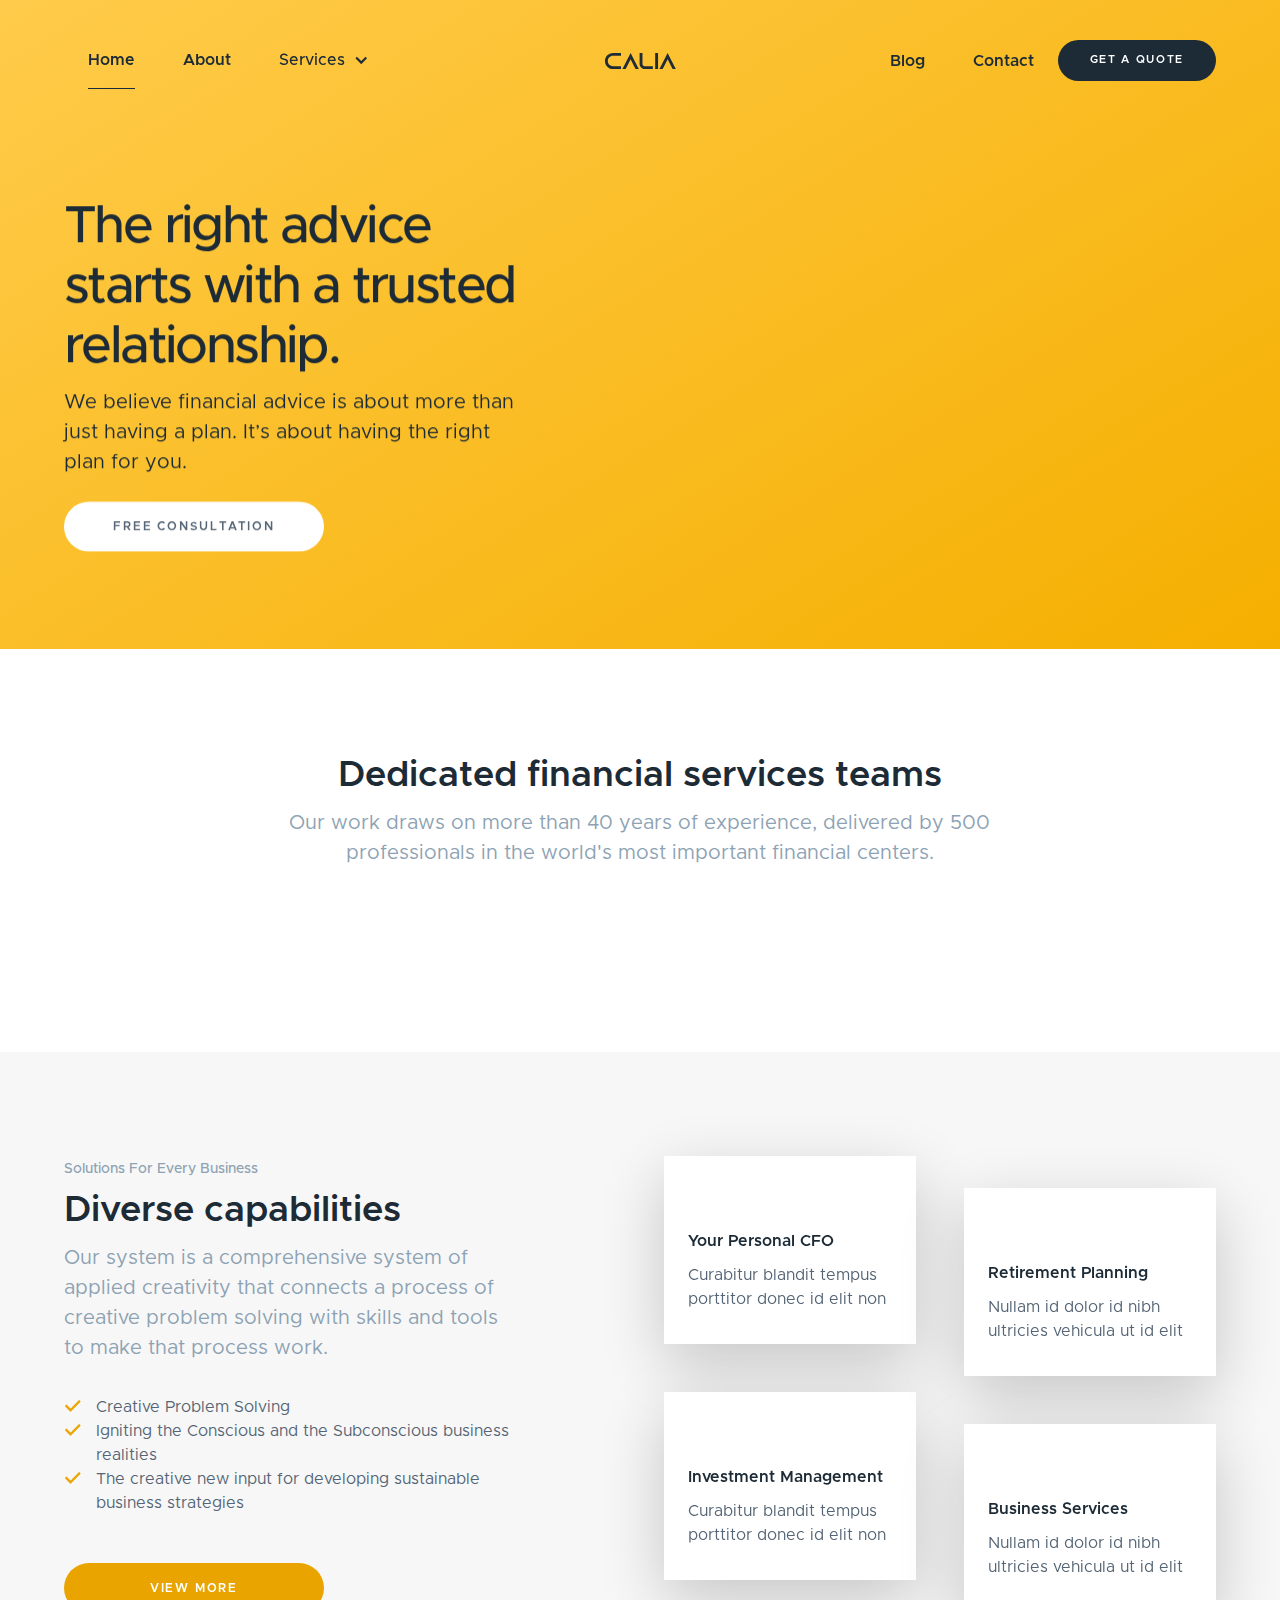
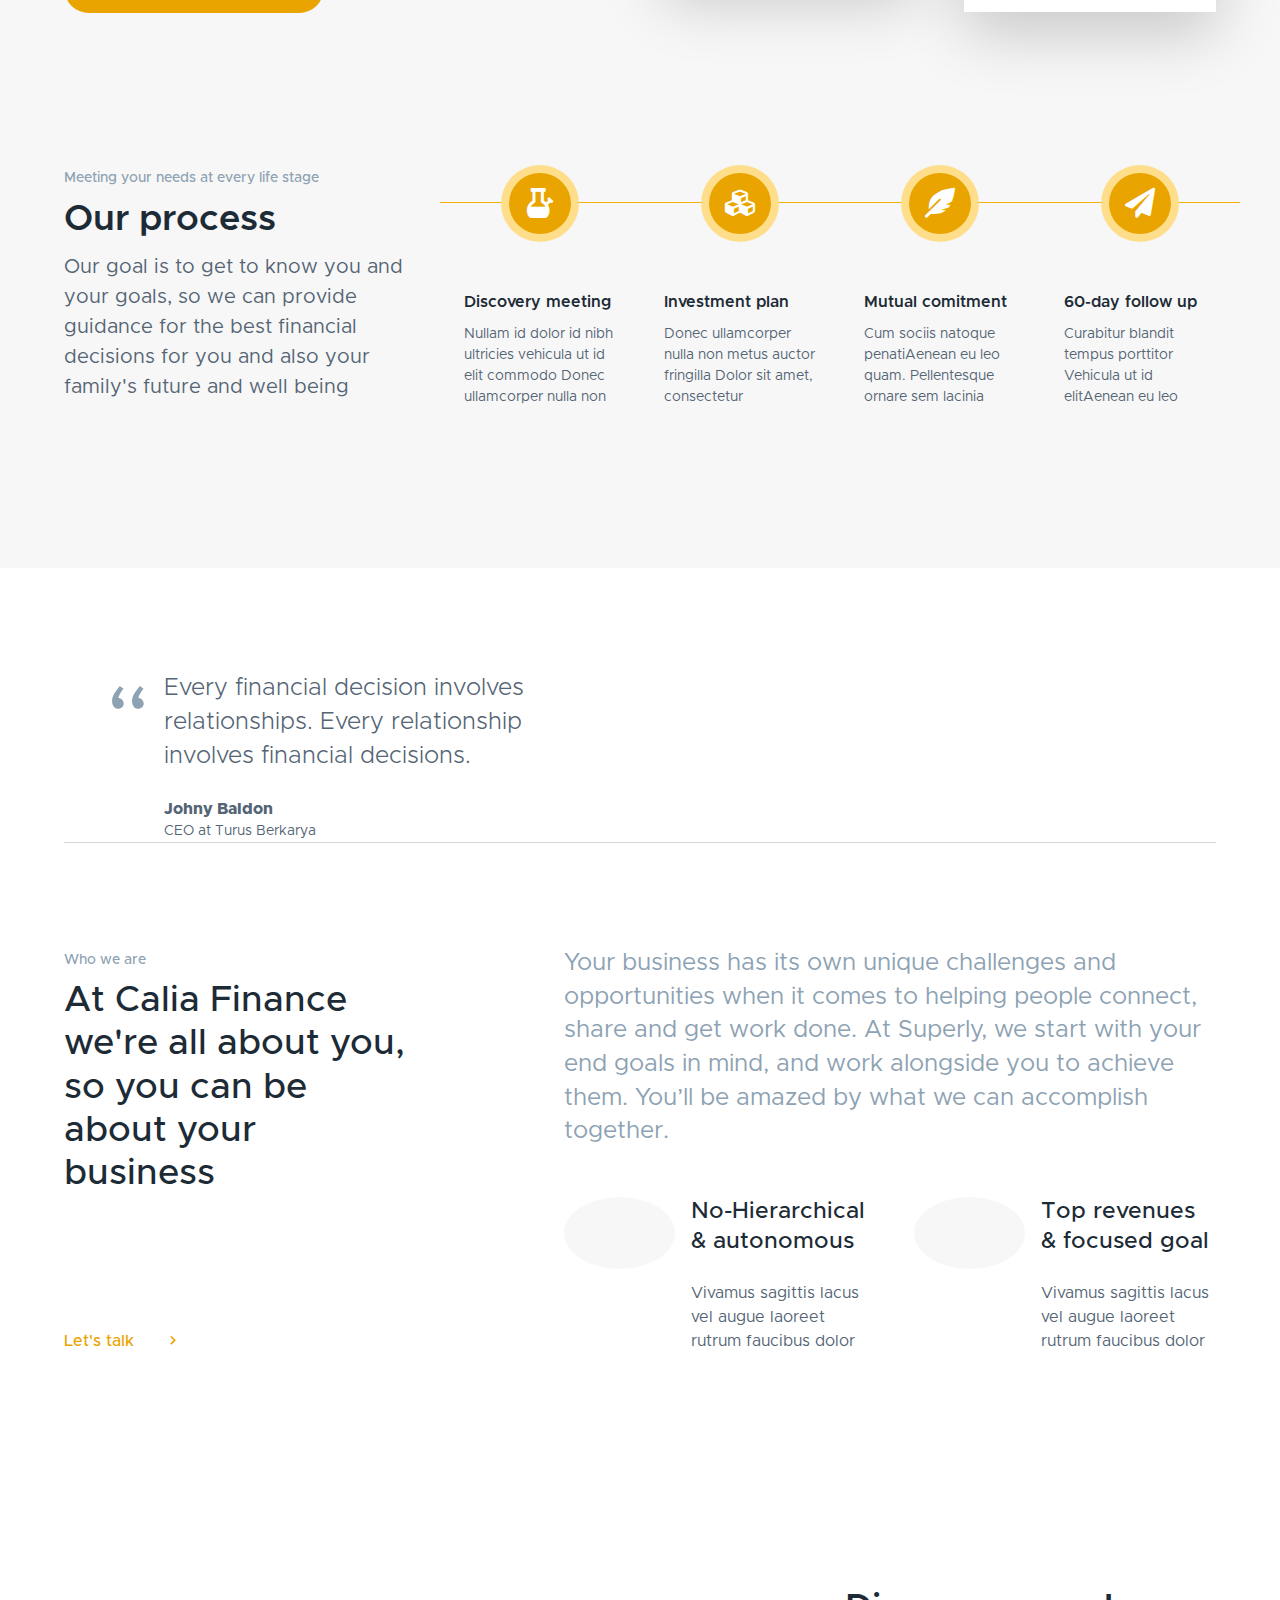
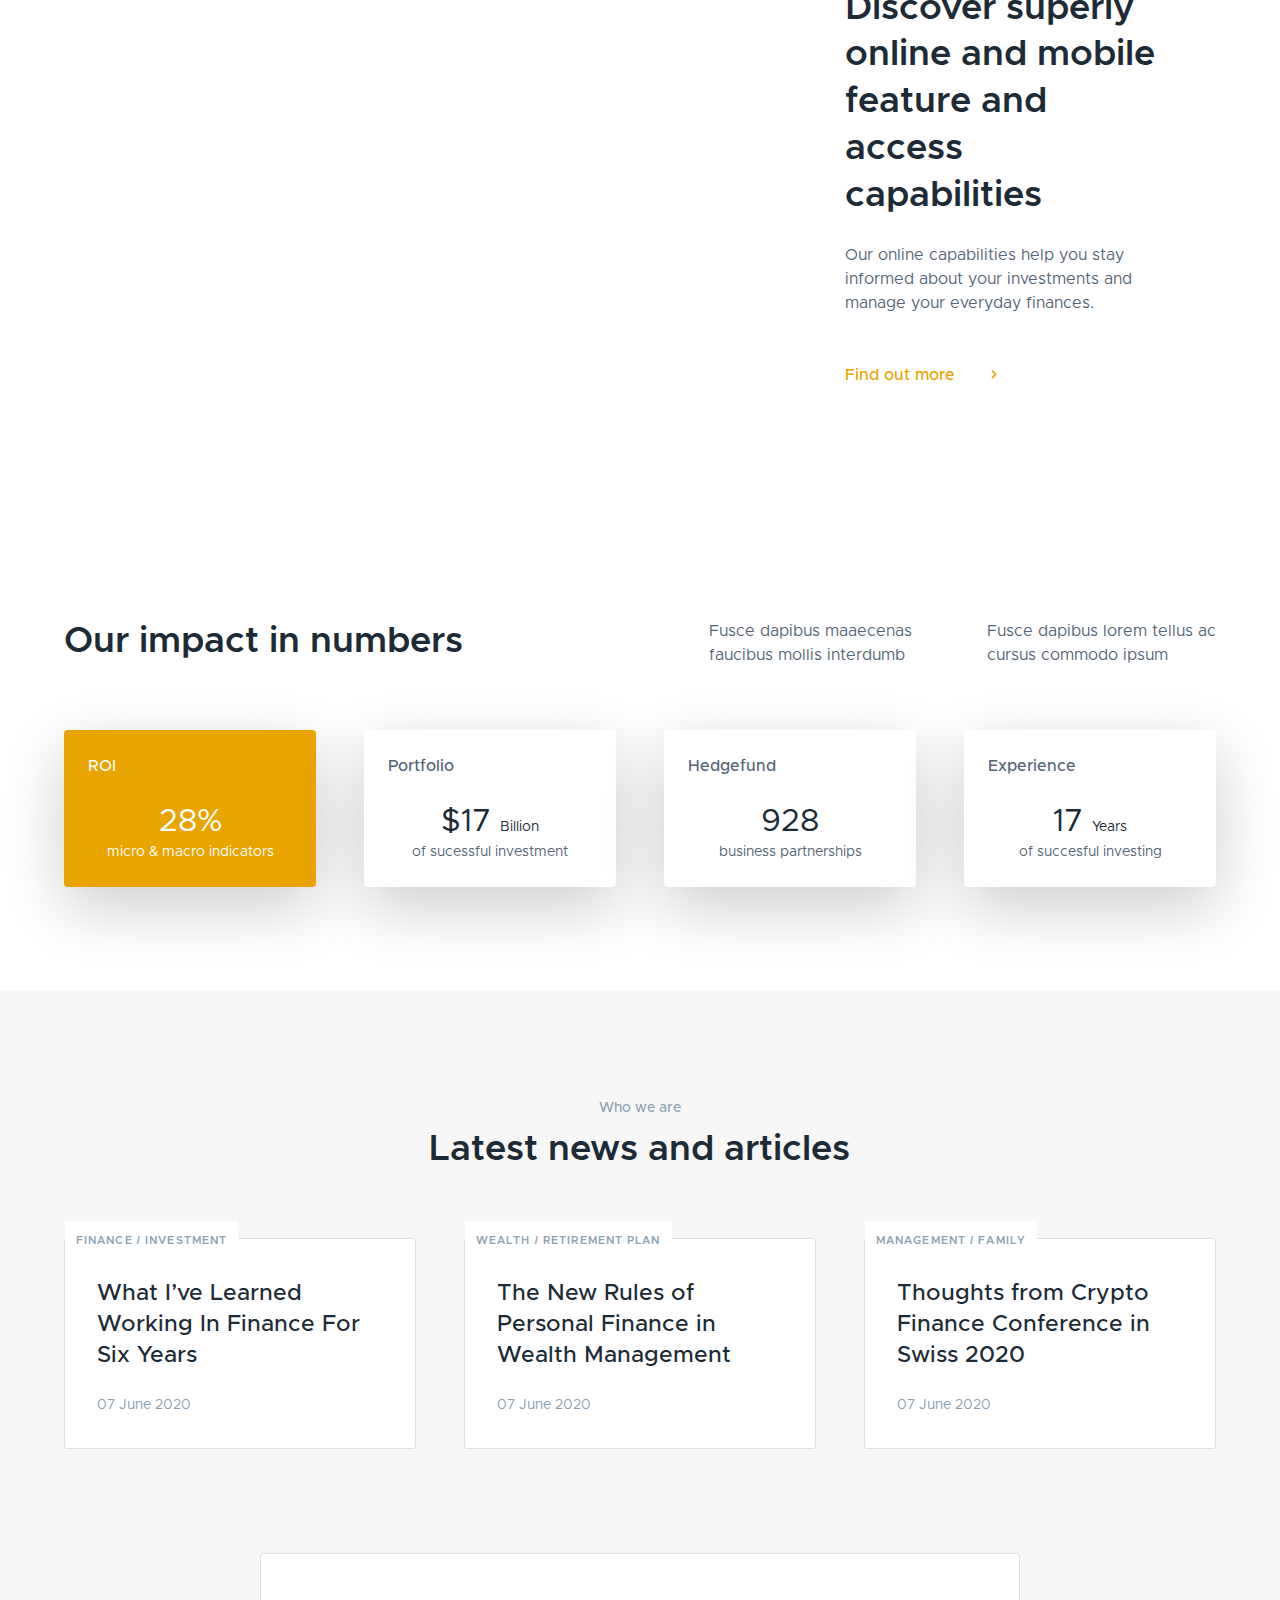
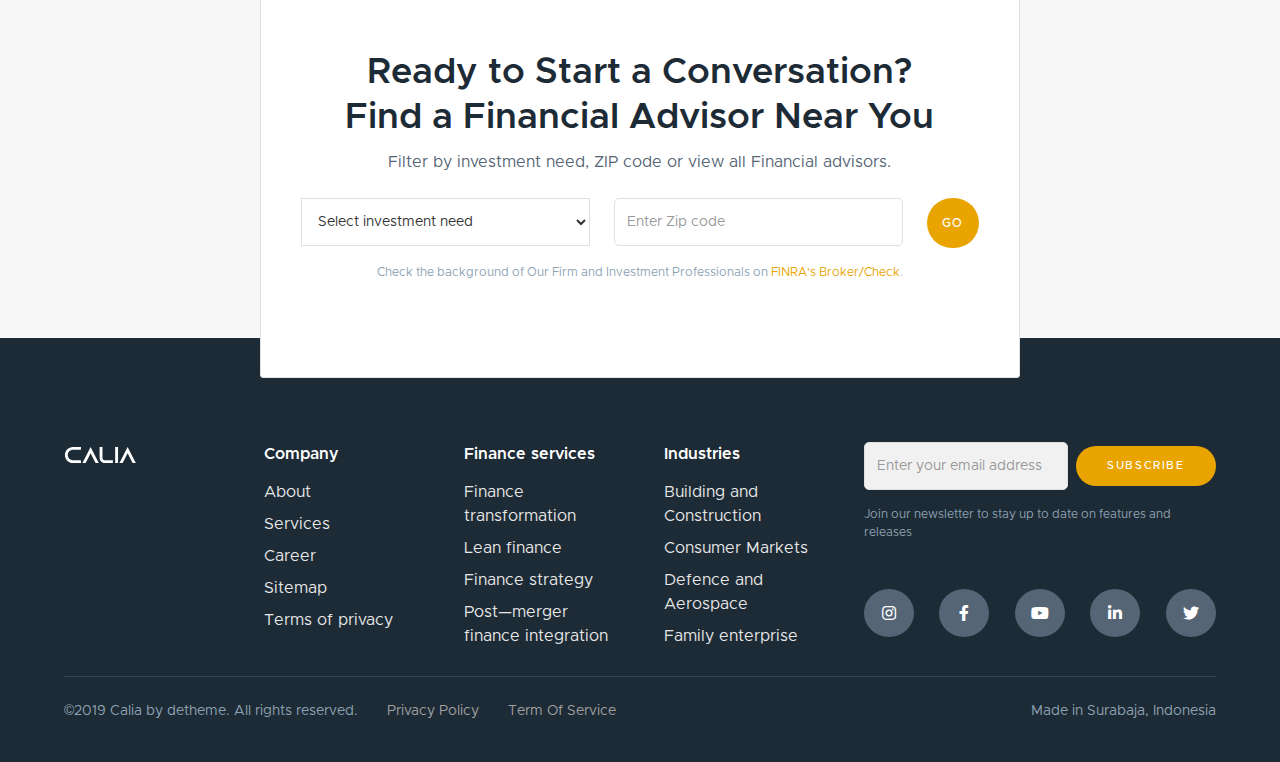
==== shinrai checker/index.html @ 0f49e147 "managed  folder" ====
<!DOCTYPE html>
<!--  Last Published: Fri Oct 25 2019 03:42:28 GMT+0000 (UTC)  -->
<html data-wf-page="5d92cef43cfc5c23e81d2d4c" data-wf-site="5d92ce8e9461c33d97feafcf">

<head>
    <meta charset="utf-8">
    <title>Calia — Premium Business Consulting HTML template</title>
    <meta content="Calia — Premium Business Consulting HTML template" property="og:title">
    <meta content="width=device-width, initial-scale=1" name="viewport">
    <link href="css/normalize.css" rel="stylesheet" type="text/css">
    <link href="css/components.css" rel="stylesheet" type="text/css">
    <link href="css/calia.css" rel="stylesheet" type="text/css">
    <link href="https://via.placeholder.com/1000x600.png?text=IMAGE" rel="shortcut icon" type="image/x-icon">
    <link href="https://via.placeholder.com/1000x600.png?text=IMAGE" rel="apple-touch-icon">
</head>

<body>
    <!-- Header Start -->
    <header class="navigation-section position-absolute">
        <div class="navigation-overlay"></div>
        <div class="navigation-and-offcanvas">
            <div class="col no-margin-bottom lg-5 md-basis-uato">
                <nav class="navigation-menu"><a href="index.html" class="nav-link w--current">Home</a><a href="about.html" class="nav-link">About</a>
                    <div data-hover="1" data-delay="0" data-w-id="83a36909-9554-440b-ec90-d232c2c0c83d" class="nav-dropdown w-dropdown">
                        <div class="nav-dropdown-toggle w-dropdown-toggle">
                            <a href="services.html" class="nav-link-block w-inline-block">
                                <div>Services</div>
                                <div class="dropdown-icon w-icon-dropdown-toggle"></div>
                            </a>
                        </div>
                        <nav class="dropdown-list w-dropdown-list"><a href="finance-transformation.html" class="dropdown-link w-dropdown-link">Finance Transformation</a><a href="lean-finance.html" class="dropdown-link w-dropdown-link">Lean finance</a><a href="Finance-strategy.html" class="dropdown-link w-dropdown-link">Finance strategy</a><a href="family-investment.html" class="dropdown-link w-dropdown-link">Family investment</a></nav>
                    </div>
                </nav>
            </div>
            <div class="col lg-2 md-basis-auto md-order-first no-margin-bottom-lg"><a href="#" class="brand margin-left-right-24px w-inline-block"><img src="images/-asset-calia-dark.svg" alt=""></a></div>
            <div class="col no-margin-bottom lg-5">
                <nav class="navigation-menu justify-end"><a href="blog.html" class="nav-link">Blog</a><a href="general-contact.html" class="nav-link">Contact</a>
                    <a data-w-id="e02ef0fd-d341-7eaf-5ed3-b53528c9af97" href="quote.html" class="button-primary animated is-small alignself-center is-dark md-margin-top-small w-inline-block">
                        <div class="button-primary-text">get a quote</div>
                        <div class="button-primary-text for-hover">let&#x27;s go <span class="fa margin-left"></span></div>
                    </a>
                </nav>
            </div>
            <a data-w-id="83a36909-9554-440b-ec90-d232c2c0c85f" href="#" class="c-nav__close-button w-inline-block">
                <div class="iconfont is-offcanvas-close-button"><em class="iconfont__no-italize"></em></div>
            </a>
        </div>
        <div class="mobile-navigation-bar"><a href="#" class="brand w-inline-block"><img src="https://via.placeholder.com/1000x600.png?text=IMAGE" width="35" alt="" class="logo-image">
                <div class="logotype">Custom</div>
            </a>
            <a data-w-id="83a36909-9554-440b-ec90-d232c2c0c868" href="#" class="burger-button w-inline-block">
                <div class="iconfont is-burger"><em class="iconfont__no-italize"></em></div>
            </a>
        </div>
    </header>
    <!-- Header End -->
    <!-- Hero Start -->
    <div class="section is-hero position-relative bg-hero2 overflow-hidden md-sm-xs-no-padding-bottom">
        <div class="container">
            <div data-w-id="8708aa6a-d8d4-e3ac-bb7f-f062078774e3" style="-webkit-transform:translate3d(0, 100PX, 0) scale3d(1, 1, 1) rotateX(0) rotateY(0) rotateZ(0) skew(0, 0);-moz-transform:translate3d(0, 100PX, 0) scale3d(1, 1, 1) rotateX(0) rotateY(0) rotateZ(0) skew(0, 0);-ms-transform:translate3d(0, 100PX, 0) scale3d(1, 1, 1) rotateX(0) rotateY(0) rotateZ(0) skew(0, 0);transform:translate3d(0, 100PX, 0) scale3d(1, 1, 1) rotateX(0) rotateY(0) rotateZ(0) skew(0, 0);opacity:0;filter:blur(5px)" class="col lg-5 md-12">
                <h1 class="c-herotext__main">The right advice<br>starts with a trusted relationship.</h1>
                <div class="color-dark text-medium margin-bottom">We believe financial advice is about more than just having a plan. It’s about having the right plan for you.</div>
                <a data-w-id="cf285295-027b-25e0-3964-b91a419e5388" href="#" class="button-primary animated is-white w-inline-block">
                    <div style="-webkit-transform:translate3d(0, 0PX, 0) scale3d(1, 1, 1) rotateX(0) rotateY(0) rotateZ(0) skew(0, 0);-moz-transform:translate3d(0, 0PX, 0) scale3d(1, 1, 1) rotateX(0) rotateY(0) rotateZ(0) skew(0, 0);-ms-transform:translate3d(0, 0PX, 0) scale3d(1, 1, 1) rotateX(0) rotateY(0) rotateZ(0) skew(0, 0);transform:translate3d(0, 0PX, 0) scale3d(1, 1, 1) rotateX(0) rotateY(0) rotateZ(0) skew(0, 0);opacity:1" class="button-primary-text">free consultation</div>
                    <div style="opacity:0;display:block;-webkit-transform:translate3d(0, 20PX, 0) scale3d(1, 1, 1) rotateX(0) rotateY(0) rotateZ(0) skew(0, 0);-moz-transform:translate3d(0, 20PX, 0) scale3d(1, 1, 1) rotateX(0) rotateY(0) rotateZ(0) skew(0, 0);-ms-transform:translate3d(0, 20PX, 0) scale3d(1, 1, 1) rotateX(0) rotateY(0) rotateZ(0) skew(0, 0);transform:translate3d(0, 20PX, 0) scale3d(1, 1, 1) rotateX(0) rotateY(0) rotateZ(0) skew(0, 0)" class="button-primary-text for-hover">let&#x27;s go <span class="fa margin-left"></span></div>
                </a>
            </div>
            <div class="col lg-7"></div>
        </div>
        <div data-w-id="bfddaba7-bdf9-7caf-a9f9-b00b1d0a3a8a" style="-webkit-transform:translate3d(100PX, 0, 0) scale3d(1, 1, 1) rotateX(0) rotateY(0) rotateZ(0) skew(0, 0);-moz-transform:translate3d(100PX, 0, 0) scale3d(1, 1, 1) rotateX(0) rotateY(0) rotateZ(0) skew(0, 0);-ms-transform:translate3d(100PX, 0, 0) scale3d(1, 1, 1) rotateX(0) rotateY(0) rotateZ(0) skew(0, 0);transform:translate3d(100PX, 0, 0) scale3d(1, 1, 1) rotateX(0) rotateY(0) rotateZ(0) skew(0, 0);opacity:0;filter:blur(5px)" class="decoration-rightside img-hero2"><img src="https://via.placeholder.com/1000x600.png?text=IMAGE 1200w" sizes="(max-width: 991px) 100vw, 990px" alt="" class="hero-image-2"></div>
        <div class="decoration-rightside decor-img2"></div>
    </div>
    <div class="section">
        <div class="container">
            <div class="col block-centered lg-8 md-12 text-align-center">
                <h2>Dedicated financial services teams</h2>
                <div class="text-medium low-text-contrast">Our work draws on more than 40 years of experience, delivered by 500 professionals in the world&#x27;s most important financial centers.</div>
            </div>
        </div>
        <div class="container">
            <div class="col lg-12 text-align-center"><a href="#" class="position-relative w-inline-block w-lightbox"><img src="https://via.placeholder.com/1000x600.png?text=IMAGE 900w" sizes="(max-width: 479px) 90vw, (max-width: 767px) 94vw, (max-width: 947px) 95vw, 900px" alt="">
                    <div class="iconfont is-video-play-btn style2"><em class="iconfont__no-italize"></em></div>
                    <script type="application/json" class="w-json">
                    {
                        "items": [{
                            "type": "video",
                            "originalUrl": "https://www.youtube.com/watch?v=7OOVY7zXDvc&autoplay=1",
                            "url": "https://www.youtube.com/watch?v=7OOVY7zXDvc&autoplay=1",
                            "html": "<iframe class=\"embedly-embed\" src=\"//cdn.embedly.com/widgets/media.html?src=https%3A%2F%2Fwww.youtube.com%2Fembed%2F7OOVY7zXDvc%3Ffeature%3Doembed%26autoplay%3D1&url=http%3A%2F%2Fwww.youtube.com%2Fwatch%3Fv%3D7OOVY7zXDvc&image=https%3A%2F%2Fi.ytimg.com%2Fvi%2F7OOVY7zXDvc%2Fhqdefault.jpg&args=autoplay%3D1&key=96f1f04c5f4143bcb0f2e68c87d65feb&autoplay=1&type=text%2Fhtml&schema=youtube\" width=\"940\" height=\"528\" scrolling=\"no\" frameborder=\"0\" allow=\"autoplay; fullscreen\" allowfullscreen=\"true\"></iframe>",
                            "thumbnailUrl": "https://i.ytimg.com/vi/7OOVY7zXDvc/hqdefault.jpg",
                            "width": 940,
                            "height": 528
                        }]
                    }
                    </script>
                </a></div>
        </div>
    </div>
    <div class="section has-bg-accent">
        <div class="container margin-bottom-quad">
            <div class="col lg-5 alignself-center md-12">
                <div class="pre-title">Solutions For Every Business</div>
                <h2>Diverse capabilities</h2>
                <p class="low-text-contrast text-medium">Our system is a comprehensive system of applied creativity that connects a process of creative problem solving with skills and tools to make that process work. </p>
                <ul class="c-checklist margin-bottom-double">
                    <li class="c-checklist_item">Creative Problem Solving</li>
                    <li class="c-checklist_item">Igniting the Conscious and the Subconscious business realities</li>
                    <li class="c-checklist_item">The creative new input for developing sustainable business strategies</li>
                </ul>
                <a data-w-id="8f4d69e5-b8ce-97df-5a1b-3cfdfd580f57" href="#" class="button-primary animated w-inline-block">
                    <div style="-webkit-transform:translate3d(0, 0PX, 0) scale3d(1, 1, 1) rotateX(0) rotateY(0) rotateZ(0) skew(0, 0);-moz-transform:translate3d(0, 0PX, 0) scale3d(1, 1, 1) rotateX(0) rotateY(0) rotateZ(0) skew(0, 0);-ms-transform:translate3d(0, 0PX, 0) scale3d(1, 1, 1) rotateX(0) rotateY(0) rotateZ(0) skew(0, 0);transform:translate3d(0, 0PX, 0) scale3d(1, 1, 1) rotateX(0) rotateY(0) rotateZ(0) skew(0, 0);opacity:1" class="button-primary-text">View more</div>
                    <div style="opacity:0;display:block;-webkit-transform:translate3d(0, 20PX, 0) scale3d(1, 1, 1) rotateX(0) rotateY(0) rotateZ(0) skew(0, 0);-moz-transform:translate3d(0, 20PX, 0) scale3d(1, 1, 1) rotateX(0) rotateY(0) rotateZ(0) skew(0, 0);-ms-transform:translate3d(0, 20PX, 0) scale3d(1, 1, 1) rotateX(0) rotateY(0) rotateZ(0) skew(0, 0);transform:translate3d(0, 20PX, 0) scale3d(1, 1, 1) rotateX(0) rotateY(0) rotateZ(0) skew(0, 0)" class="button-primary-text for-hover">let&#x27;s go <span class="fa margin-left"></span></div>
                </a>
            </div>
            <div class="col lg-1 no-margin-bottom"></div>
            <div class="col lg-6 md-12">
                <div class="w-layout-grid c-services">
                    <a data-w-id="fa761249-6d2b-3e34-3938-d628130e0297" href="#" class="c-services__card has-shadow has-hover-style-1 w-inline-block">
                        <div class="c-services__card-outer">
                            <div class="c-services__card-inner"><img src="https://via.placeholder.com/1000x600.png?text=IMAGE" width="64" alt="" class="margin-bottom">
                                <h4 class="c-services__header">Your Personal CFO</h4>
                                <div class="margin-bottom is-body-text">Curabitur blandit tempus porttitor donec id elit non </div>
                                <div class="iconfont"><em class="iconfont__no-italize"></em></div>
                            </div>
                        </div>
                    </a>
                    <a data-w-id="7890ee21-a296-58b8-3cc2-d2e7ceddf8ff" href="#" class="c-services__card has-shadow has-hover-style-1 slidedown w-inline-block">
                        <div class="c-services__card-outer">
                            <div class="c-services__card-inner"><img src="https://via.placeholder.com/1000x600.png?text=IMAGE" width="64" alt="" class="margin-bottom">
                                <h4 class="c-services__header">Retirement Planning</h4>
                                <div class="margin-bottom is-body-text">Nullam id dolor id nibh ultricies vehicula ut id elit</div>
                                <div class="iconfont"><em class="iconfont__no-italize"></em></div>
                            </div>
                        </div>
                    </a>
                    <a data-w-id="73e38929-1fed-4e43-33b4-534bd46306bf" href="#" class="c-services__card has-shadow has-hover-style-1 w-inline-block">
                        <div class="c-services__card-outer">
                            <div class="c-services__card-inner"><img src="https://via.placeholder.com/1000x600.png?text=IMAGE" width="64" alt="" class="margin-bottom">
                                <h4 class="c-services__header">Investment Management</h4>
                                <div class="margin-bottom is-body-text">Curabitur blandit tempus porttitor donec id elit non </div>
                                <div class="iconfont"><em class="iconfont__no-italize"></em></div>
                            </div>
                        </div>
                    </a>
                    <a data-w-id="c3535d5d-8c5e-f24f-ac16-fa52fe089ca1" href="#" class="c-services__card has-shadow has-hover-style-1 slidedown w-inline-block">
                        <div class="c-services__card-outer">
                            <div class="c-services__card-inner"><img src="https://via.placeholder.com/1000x600.png?text=IMAGE" width="64" alt="" class="margin-bottom">
                                <h4 class="c-services__header">Business Services</h4>
                                <div class="margin-bottom is-body-text">Nullam id dolor id nibh ultricies vehicula ut id elit</div>
                                <div class="iconfont"><em class="iconfont__no-italize"></em></div>
                            </div>
                        </div>
                    </a>
                </div>
            </div>
        </div>
        <div class="container">
            <div class="col lg-4 md-12">
                <div class="pre-title">Meeting your needs at every life stage</div>
                <h2>Our process</h2>
                <div class="text-medium">Our goal is to get to know you and your goals, so we can provide guidance for the best financial decisions for you and also your family&#x27;s future and well being</div>
            </div>
            <div class="col lg-8 md-12">
                <div class="container position-relative md-margin-bottom container-nested">
                    <div class="c-process__line is-brand-color-2 hidden-md"></div>
                    <div class="col lg-3 md-6 md-margin-bottom-quad xs-12">
                        <div class="margin-bottom-double text-align-center">
                            <div class="c-process__step-no is-brand-color-2"></div>
                        </div>
                        <h4>Discovery meeting</h4>
                        <div class="text-small">Nullam id dolor id nibh ultricies vehicula ut id elit commodo Donec ullamcorper nulla non </div>
                    </div>
                    <div class="col lg-3 md-6 md-margin-bottom-quad xs-12">
                        <div class="margin-bottom-double text-align-center">
                            <div class="c-process__step-no is-brand-color-2"></div>
                        </div>
                        <h4>Investment plan</h4>
                        <div class="text-small">Donec ullamcorper nulla non metus auctor fringilla Dolor sit amet, consectetur </div>
                    </div>
                    <div class="col lg-3 md-6 xs-12">
                        <div class="margin-bottom-double text-align-center">
                            <div class="c-process__step-no is-brand-color-2"></div>
                        </div>
                        <h4>Mutual comitment</h4>
                        <div class="text-small">Cum sociis natoque penatiAenean eu leo quam. Pellentesque ornare sem lacinia</div>
                    </div>
                    <div class="col lg-3 md-6 xs-12">
                        <div class="margin-bottom-double text-align-center">
                            <div class="c-process__step-no is-brand-color-2"></div>
                        </div>
                        <h4>60-day follow up</h4>
                        <div class="text-small">Curabitur blandit tempus porttitor Vehicula ut id elitAenean eu leo </div>
                    </div>
                </div>
            </div>
        </div>
    </div>
    <div class="section no-padding-bottom">
        <div class="container flexh-align-center">
            <div class="col no-margin-bottom lg-6 md-12 order-last"><img src="https://via.placeholder.com/1000x600.png?text=IMAGE" alt=""></div>
            <div class="col lg-1"></div>
            <div class="col no-margin-bottom lg-5 position-relative md-12">
                <div class="text-large weight-is-thin margin-bottom">Every financial decision involves relationships. Every relationship involves financial decisions.</div>
                <div class="is-bold">Johny Baldon</div>
                <div class="text-small">CEO at Turus Berkarya</div>
                <div class="c-quote__marker">“</div>
            </div>
        </div>
        <div class="container">
            <div class="col lg-12 no-margin-bottom">
                <div class="hr"></div>
            </div>
        </div>
    </div>
    <div class="section">
        <div class="container flex-horizontal">
            <div class="col lg-4 flexv-space-between md-12">
                <div>
                    <div class="pre-title">Who we are</div>
                    <div class="size-h2">At Calia Finance we&#x27;re all about you, so you can be about your business</div>
                </div><a href="#" class="cta-link"><span class="margin-right">Let&#x27;s talk</span><span class="fa c-cta1_arrow-hovered"></span> <span class="fa c-cta1__arrow-normal"></span></a>
            </div>
            <div class="col lg-1 no-margin-bottom"></div>
            <div class="col lg-7 no-margin-bottom-lg md-12">
                <div class="margin-bottom-double text-large low-text-contrast">Your business has its own unique challenges and opportunities when it comes to helping people connect, share and get work done. At Superly, we start with your end goals in mind, and work alongside you to achieve them. You’ll be amazed by what we can accomplish together.</div>
                <div class="container container-nested">
                    <div class="col lg-6 md-12 md-margin-bottom-small flexh-align-top">
                        <div class="c-iconbox1__icon"><img src="https://via.placeholder.com/1000x600.png?text=IMAGE" alt=""></div>
                        <div>
                            <div class="size-h3 margin-bottom">No-Hierarchical &amp; autonomous</div>
                            <div>Vivamus sagittis lacus vel augue laoreet rutrum faucibus dolor </div>
                        </div>
                    </div>
                    <div class="col lg-6 md-12 md-margin-bottom-small flexh-align-top">
                        <div class="c-iconbox1__icon"><img src="https://via.placeholder.com/1000x600.png?text=IMAGE" alt=""></div>
                        <div>
                            <div class="size-h3 margin-bottom">Top revenues &amp; focused goal</div>
                            <div>Vivamus sagittis lacus vel augue laoreet rutrum faucibus dolor </div>
                        </div>
                    </div>
                </div>
            </div>
        </div>
    </div>
    <div class="section no-padding-top-bottom">
        <div class="container is-wide">
            <div class="col lg-12 no-margin-bottom">
                <div class="c-imageblock-link img2">
                    <div class="container container-nested h100">
                        <div class="col lg-8 md-12"></div>
                        <div class="col no-margin-bottom lg-4 md-12 is-body-text-color">
                            <div class="c-imageblock-link__text margin-bottom is-heading-color">Discover superly online and mobile feature and access capabilities</div>
                            <div class="margin-bottom-double">Our online capabilities help you stay informed about your investments and manage your everyday finances.</div><a href="#" class="cta-link"><span class="margin-right">Find out more</span> <span class="fa c-cta1_arrow-hovered"></span> <span class="fa c-cta1__arrow-normal"></span></a>
                        </div>
                    </div>
                </div>
            </div>
        </div>
    </div>
    <div class="section">
        <div class="container">
            <div class="col lg-6 md-12">
                <h2>Our impact in numbers</h2>
            </div>
            <div class="col lg-1 hidden-md"></div>
            <div class="col lg-3 md-6 xs-12">
                <div>Fusce dapibus maaecenas faucibus mollis interdumb </div>
            </div>
            <div class="col lg-3 md-6 xs-12">
                <div>Fusce dapibus lorem tellus ac cursus commodo ipsum</div>
            </div>
        </div>
        <div class="container">
            <div class="col lg-3 md-6 xs-12">
                <div class="c-counter has-shadow is-featured">
                    <div class="flexh-space-between flexh-align-center margin-bottom">
                        <div class="weight-is-medium">ROI</div><img src="https://via.placeholder.com/1000x600.png?text=IMAGE" width="32" alt="">
                    </div>
                    <div class="text-xlarge text-align-center">28%</div>
                    <div class="text-align-center text-small">micro &amp; macro indicators</div>
                </div>
            </div>
            <div class="col lg-3 md-6 xs-12">
                <div class="c-counter has-shadow">
                    <div class="flexh-space-between flexh-align-center margin-bottom">
                        <div class="weight-is-medium">Portfolio</div><img src="https://via.placeholder.com/1000x600.png?text=IMAGE" width="32" alt="">
                    </div>
                    <div class="text-xlarge text-align-center is-heading-color">$17 <span class="text-small">Billion</span></div>
                    <div class="text-align-center text-small">of sucessful investment</div>
                </div>
            </div>
            <div class="col lg-3 md-6 xs-12">
                <div class="c-counter has-shadow">
                    <div class="flexh-space-between flexh-align-center margin-bottom">
                        <div class="weight-is-medium">Hedgefund</div><img src="https://via.placeholder.com/1000x600.png?text=IMAGE" width="32" alt="">
                    </div>
                    <div class="text-xlarge text-align-center is-heading-color">928</div>
                    <div class="text-align-center text-small">business partnerships</div>
                </div>
            </div>
            <div class="col lg-3 md-6 xs-12">
                <div class="c-counter has-shadow">
                    <div class="flexh-space-between flexh-align-center margin-bottom">
                        <div class="weight-is-medium">Experience</div><img src="https://via.placeholder.com/1000x600.png?text=IMAGE" width="32" alt="">
                    </div>
                    <div class="text-xlarge text-align-center is-heading-color">17 <span class="text-small">Years</span></div>
                    <div class="text-align-center text-small">of succesful investing</div>
                </div>
            </div>
        </div>
    </div>
    <div class="section has-bg-accent">
        <div class="container">
            <div class="col lg-7 md-12 block-centered text-align-center">
                <div class="pre-title">Who we are</div>
                <h2>Latest news and articles</h2>
            </div>
        </div>
        <div class="container">
            <div class="col lg-4 md-12">
                <div class="c-gridpost__card"><img src="https://via.placeholder.com/1000x600.png?text=IMAGE 1200w" sizes="(max-width: 479px) 90vw, (max-width: 767px) 93vw, (max-width: 991px) 95vw, 29vw" alt="" class="c-gridpost__image">
                    <div class="c-gridpost__category style3"><a href="#" class="c-gridpost__category-link">finance</a> / <a href="#" class="c-gridpost__category-link">investment</a></div>
                    <a href="#" class="c-gridpost__clickable w-inline-block">
                        <div class="c-gridpost__text style2">
                            <h3 class="margin-bottom">What I’ve Learned Working In Finance For Six Years</h3>
                            <div class="text-small low-text-contrast">07 June 2020</div>
                        </div>
                    </a>
                </div>
            </div>
            <div class="col lg-4 md-12">
                <div class="c-gridpost__card"><img src="https://via.placeholder.com/1000x600.png?text=IMAGE 1000w" sizes="(max-width: 479px) 90vw, (max-width: 767px) 93vw, (max-width: 991px) 95vw, 29vw" alt="" class="c-gridpost__image">
                    <div class="c-gridpost__category style3"><a href="#" class="c-gridpost__category-link">Wealth</a> / <a href="#" class="c-gridpost__category-link">retirement plan</a></div>
                    <a href="#" class="c-gridpost__clickable w-inline-block">
                        <div class="c-gridpost__text style2">
                            <h3 class="margin-bottom">The New Rules of Personal Finance in Wealth Management</h3>
                            <div class="text-small low-text-contrast">07 June 2020</div>
                        </div>
                    </a>
                </div>
            </div>
            <div class="col lg-4 md-12">
                <div class="c-gridpost__card"><img src="https://via.placeholder.com/1000x600.png?text=IMAGE" alt="" class="c-gridpost__image">
                    <div class="c-gridpost__category style3"><a href="#" class="c-gridpost__category-link">management</a> / <a href="#" class="c-gridpost__category-link">family</a></div>
                    <a href="#" class="c-gridpost__clickable w-inline-block">
                        <div class="c-gridpost__text style2">
                            <h3 class="margin-bottom">Thoughts from Crypto Finance Conference in Swiss 2020</h3>
                            <div class="text-small low-text-contrast">07 June 2020</div>
                        </div>
                    </a>
                </div>
            </div>
        </div>
    </div>
    <div class="section no-padding-bottom margin-bottom--120 has-bg-accent no-padding-top">
        <div class="container is-narrow">
            <div class="col block-centered lg-10 md-12">
                <div class="c-financial-finder">
                    <h2 class="text-align-center md-size-h3">Ready to Start a Conversation?<br>Find a Financial Advisor Near You</h2>
                    <div class="text-align-center margin-bottom">Filter by investment need, ZIP code or view all Financial advisors.</div>
                    <div class="w-form">
                        <form id="email-form-2" name="email-form-2" data-name="Email Form 2" class="c-horizontal-form"><select id="field" name="field" class="form-select no-margin-bottom-lg md-margin-bottom w-select">
                                <option value="Select investment need">Select investment need</option>
                                <option value="Tax planning">Tax planning</option>
                                <option value="Estate planning">Estate planning</option>
                                <option value="Retirement planning">Retirement planning</option>
                            </select><input type="text" class="form-input-text no-margin-bottom-lg margin-left margin-right md-no-margin-lr w-input" maxlength="256" name="Zip-code" data-name="Zip code" placeholder="Enter Zip code" id="Zip-code" required=""><input type="submit" value="Go" data-wait="Please wait..." class="button-primary min-width-70 w-button"></form>
                        <div class="w-form-done">
                            <div>Thank you! Your submission has been received!</div>
                        </div>
                        <div class="w-form-fail">
                            <div>Oops! Something went wrong while submitting the form.</div>
                        </div>
                    </div>
                    <div class="text-xsmall text-align-center low-text-contrast">Check the background of Our Firm and Investment Professionals on <a href="#">FINRA&#x27;s Broker/Check</a>.</div>
                </div>
            </div>
        </div>
    </div>
    <!-- Footer Start -->
    <footer class="section section-footer-dark padding-bottom-16">
        <div class="container margin-bottom">
            <div class="col lg-2 md-12 md-order-first"><img src="images/-asset-calia-light.svg" alt=""></div>
            <div class="col lg-6 md-12 no-margin-bottom-lg">
                <div class="container container-nested">
                    <div class="col lg-4 md-12 no-margin-bottom-lg">
                        <h4 class="on-dark">Company</h4><a href="#" class="footer-nav-link on-dark">About</a><a href="#" class="footer-nav-link on-dark">Services</a><a href="#" class="footer-nav-link on-dark">Career</a><a href="#" class="footer-nav-link on-dark">Sitemap</a><a href="#" class="footer-nav-link on-dark">Terms of privacy</a>
                    </div>
                    <div class="col lg-4 md-12 no-margin-bottom-lg">
                        <h4 class="on-dark">Finance services</h4><a href="#" class="footer-nav-link on-dark">Finance transformation</a><a href="#" class="footer-nav-link on-dark">Lean finance</a><a href="#" class="footer-nav-link on-dark">Finance strategy</a><a href="#" class="footer-nav-link on-dark">Post—merger finance integration</a>
                    </div>
                    <div class="col lg-4 md-12 no-margin-bottom">
                        <h4 class="on-dark">Industries</h4><a href="#" class="footer-nav-link on-dark">Building and Construction</a><a href="#" class="footer-nav-link on-dark">Consumer Markets</a><a href="#" class="footer-nav-link on-dark">Defence and Aerospace</a><a href="#" class="footer-nav-link on-dark">Family enterprise</a>
                    </div>
                </div>
            </div>
            <div class="col lg-4 md-12 no-margin-bottom">
                <div class="w-form">
                    <form id="email-form" name="email-form" data-name="Email Form" class="flexh-align-center xs-is-wrapping"><input type="email" class="form-input-text is-grey margin-right-small lg-md-sm-no-margin-bottom w-input" maxlength="256" name="email-2" data-name="Email 2" placeholder="Enter your email address" id="email-2" required=""><input type="submit" value="Subscribe" data-wait="Please wait..." class="button-primary is-small w-button"></form>
                    <div class="w-form-done">
                        <div>Thank you! Your submission has been received!</div>
                    </div>
                    <div class="w-form-fail">
                        <div>Oops! Something went wrong while submitting the form.</div>
                    </div>
                </div>
                <div class="low-text-contrast text-xsmall margin-bottom-double">Join our newsletter to stay up to date on features and releases</div>
                <div class="flexh-space-between">
                    <a href="#" class="c-social on-dark w-inline-block">
                        <div class="fa-brand"></div>
                    </a>
                    <a href="#" class="c-social on-dark w-inline-block">
                        <div class="fa-brand"></div>
                    </a>
                    <a href="#" class="c-social on-dark w-inline-block">
                        <div class="fa-brand"></div>
                    </a>
                    <a href="#" class="c-social on-dark w-inline-block">
                        <div class="fa-brand"></div>
                    </a>
                    <a href="#" class="c-social on-dark w-inline-block">
                        <div class="fa-brand"></div>
                    </a>
                </div>
            </div>
        </div>
        <div class="container">
            <div class="col lg-12 margin-bottom">
                <div class="hr on-dark"></div>
            </div>
        </div>
        <div class="container">
            <div class="col lg-6 no-margin-bottom md-12 md-order-last">
                <div class="low-text-contrast text-small flexh-space-between md-flex-vertical">
                    <div class="md-order-last">©2019 Calia by detheme. All rights reserved. </div><a href="#" class="footer-bottom-link">Privacy Policy</a><a href="#" class="footer-bottom-link">Term Of Service</a>
                </div>
            </div>
            <div class="col lg-6 no-margin-bottom md-12">
                <div class="w100 text-align-right footer-bottom md-text-align-left margin-bottom">Made in Surabaja, Indonesia</div>
            </div>
        </div>
    </footer>
    <!-- Footer End -->
    <script src="js/jquery-3.4.1.min.js" type="text/javascript"></script>
    <script src="js/calia.js" type="text/javascript"></script>
    <!-- [if lte IE 9]><script src="https://cdnjs.cloudflare.com/ajax/libs/placeholders/3.0.2/placeholders.min.js"></script><![endif] -->
</body>

</html>
---- shinrai checker/css/components.css ----
@font-face {
  font-family: 'webflow-icons';
  src: url("[data-uri]") format('truetype');
  font-weight: normal;
  font-style: normal;
}
[class^="w-icon-"],
[class*=" w-icon-"] {
  /* use !important to prevent issues with browser extensions that change fonts */
  font-family: 'webflow-icons' !important;
  speak: none;
  font-style: normal;
  font-weight: normal;
  font-variant: normal;
  text-transform: none;
  line-height: 1;
  /* Better Font Rendering =========== */
  -webkit-font-smoothing: antialiased;
  -moz-osx-font-smoothing: grayscale;
}
.w-icon-slider-right:before {
  content: "\e600";
}
.w-icon-slider-left:before {
  content: "\e601";
}
.w-icon-nav-menu:before {
  content: "\e602";
}
.w-icon-arrow-down:before,
.w-icon-dropdown-toggle:before {
  content: "\e603";
}
.w-icon-file-upload-remove:before {
  content: "\e900";
}
.w-icon-file-upload-icon:before {
  content: "\e903";
}
* {
  -webkit-box-sizing: border-box;
  -moz-box-sizing: border-box;
  box-sizing: border-box;
}
html {
  height: 100%;
}
body {
  margin: 0;
  min-height: 100%;
  background-color: #fff;
  font-family: Arial, sans-serif;
  font-size: 14px;
  line-height: 20px;
  color: #333;
}
img {
  max-width: 100%;
  vertical-align: middle;
  display: inline-block;
}
html.w-mod-touch * {
  background-attachment: scroll !important;
}
.w-block {
  display: block;
}
.w-inline-block {
  max-width: 100%;
  display: inline-block;
}
.w-clearfix:before,
.w-clearfix:after {
  content: " ";
  display: table;
  grid-column-start: 1;
  grid-row-start: 1;
  grid-column-end: 2;
  grid-row-end: 2;
}
.w-clearfix:after {
  clear: both;
}
.w-hidden {
  display: none;
}
.w-button {
  display: inline-block;
  padding: 9px 15px;
  background-color: #3898EC;
  color: white;
  border: 0;
  line-height: inherit;
  text-decoration: none;
  cursor: pointer;
  border-radius: 0;
}
input.w-button {
  -webkit-appearance: button;
}
html[data-w-dynpage] [data-w-cloak] {
  color: transparent !important;
}
.w-webflow-badge,
.w-webflow-badge * {
  position: static;
  left: auto;
  top: auto;
  right: auto;
  bottom: auto;
  z-index: auto;
  display: block;
  visibility: visible;
  overflow: visible;
  overflow-x: visible;
  overflow-y: visible;
  box-sizing: border-box;
  width: auto;
  height: auto;
  max-height: none;
  max-width: none;
  min-height: 0;
  min-width: 0;
  margin: 0;
  padding: 0;
  float: none;
  clear: none;
  border: 0 none transparent;
  border-radius: 0;
  background: none;
  background-image: none;
  background-position: 0% 0%;
  background-size: auto auto;
  background-repeat: repeat;
  background-origin: padding-box;
  background-clip: border-box;
  background-attachment: scroll;
  background-color: transparent;
  box-shadow: none;
  opacity: 1.0;
  transform: none;
  transition: none;
  direction: ltr;
  font-family: inherit;
  font-weight: inherit;
  color: inherit;
  font-size: inherit;
  line-height: inherit;
  font-style: inherit;
  font-variant: inherit;
  text-align: inherit;
  letter-spacing: inherit;
  text-decoration: inherit;
  text-indent: 0;
  text-transform: inherit;
  list-style-type: disc;
  text-shadow: none;
  font-smoothing: auto;
  vertical-align: baseline;
  cursor: inherit;
  white-space: inherit;
  word-break: normal;
  word-spacing: normal;
  word-wrap: normal;
}
.w-webflow-badge {
  position: fixed !important;
  display: inline-block !important;
  visibility: visible !important;
  opacity: 1 !important;
  z-index: 2147483647 !important;
  top: auto !important;
  right: 12px !important;
  bottom: 12px !important;
  left: auto !important;
  color: #AAADB0 !important;
  background-color: #fff !important;
  border-radius: 3px !important;
  padding: 6px 8px 6px 6px !important;
  font-size: 12px !important;
  opacity: 1.0 !important;
  line-height: 14px !important;
  text-decoration: none !important;
  transform: none !important;
  margin: 0 !important;
  width: auto !important;
  height: auto !important;
  overflow: visible !important;
  white-space: nowrap;
  box-shadow: 0 0 0 1px rgba(0, 0, 0, 0.1), 0px 1px 3px rgba(0, 0, 0, 0.1);
  cursor: pointer;
}
.w-webflow-badge > img {
  display: inline-block !important;
  visibility: visible !important;
  opacity: 1 !important;
  vertical-align: middle !important;
}
h1,
h2,
h3,
h4,
h5,
h6 {
  font-weight: bold;
  margin-bottom: 10px;
}
h1 {
  font-size: 38px;
  line-height: 44px;
  margin-top: 20px;
}
h2 {
  font-size: 32px;
  line-height: 36px;
  margin-top: 20px;
}
h3 {
  font-size: 24px;
  line-height: 30px;
  margin-top: 20px;
}
h4 {
  font-size: 18px;
  line-height: 24px;
  margin-top: 10px;
}
h5 {
  font-size: 14px;
  line-height: 20px;
  margin-top: 10px;
}
h6 {
  font-size: 12px;
  line-height: 18px;
  margin-top: 10px;
}
p {
  margin-top: 0;
  margin-bottom: 10px;
}
blockquote {
  margin: 0 0 10px 0;
  padding: 10px 20px;
  border-left: 5px solid #E2E2E2;
  font-size: 18px;
  line-height: 22px;
}
figure {
  margin: 0;
  margin-bottom: 10px;
}
figcaption {
  margin-top: 5px;
  text-align: center;
}
ul,
ol {
  margin-top: 0px;
  margin-bottom: 10px;
  padding-left: 40px;
}
.w-list-unstyled {
  padding-left: 0;
  list-style: none;
}
.w-embed:before,
.w-embed:after {
  content: " ";
  display: table;
  grid-column-start: 1;
  grid-row-start: 1;
  grid-column-end: 2;
  grid-row-end: 2;
}
.w-embed:after {
  clear: both;
}
.w-video {
  width: 100%;
  position: relative;
  padding: 0;
}
.w-video iframe,
.w-video object,
.w-video embed {
  position: absolute;
  top: 0;
  left: 0;
  width: 100%;
  height: 100%;
}
fieldset {
  padding: 0;
  margin: 0;
  border: 0;
}
button,
html input[type="button"],
input[type="reset"] {
  border: 0;
  cursor: pointer;
  -webkit-appearance: button;
}
.w-form {
  margin: 0 0 15px;
}
.w-form-done {
  display: none;
  padding: 20px;
  text-align: center;
  background-color: #dddddd;
}
.w-form-fail {
  display: none;
  margin-top: 10px;
  padding: 10px;
  background-color: #ffdede;
}
label {
  display: block;
  margin-bottom: 5px;
  font-weight: bold;
}
.w-input,
.w-select {
  display: block;
  width: 100%;
  height: 38px;
  padding: 8px 12px;
  margin-bottom: 10px;
  font-size: 14px;
  line-height: 1.428571429;
  color: #333333;
  vertical-align: middle;
  background-color: #ffffff;
  border: 1px solid #cccccc;
}
.w-input:-moz-placeholder,
.w-select:-moz-placeholder {
  color: #999;
}
.w-input::-moz-placeholder,
.w-select::-moz-placeholder {
  color: #999;
  opacity: 1;
}
.w-input:-ms-input-placeholder,
.w-select:-ms-input-placeholder {
  color: #999;
}
.w-input::-webkit-input-placeholder,
.w-select::-webkit-input-placeholder {
  color: #999;
}
.w-input:focus,
.w-select:focus {
  border-color: #3898EC;
  outline: 0;
}
.w-input[disabled],
.w-select[disabled],
.w-input[readonly],
.w-select[readonly],
fieldset[disabled] .w-input,
fieldset[disabled] .w-select {
  cursor: not-allowed;
  background-color: #eeeeee;
}
textarea.w-input,
textarea.w-select {
  height: auto;
}
.w-select {
  background-color: #f3f3f3;
}
.w-select[multiple] {
  height: auto;
}
.w-form-label {
  display: inline-block;
  cursor: pointer;
  font-weight: normal;
  margin-bottom: 0px;
}
.w-radio {
  display: block;
  margin-bottom: 5px;
  padding-left: 20px;
}
.w-radio:before,
.w-radio:after {
  content: " ";
  display: table;
  grid-column-start: 1;
  grid-row-start: 1;
  grid-column-end: 2;
  grid-row-end: 2;
}
.w-radio:after {
  clear: both;
}
.w-radio-input {
  margin: 4px 0 0;
  margin-top: 1px \9;
  line-height: normal;
  float: left;
  margin-left: -20px;
}
.w-radio-input {
  margin-top: 3px;
}
.w-file-upload {
  display: block;
  margin-bottom: 10px;
}
.w-file-upload-input {
  width: 0.1px;
  height: 0.1px;
  opacity: 0;
  overflow: hidden;
  position: absolute;
  z-index: -100;
}
.w-file-upload-default,
.w-file-upload-uploading,
.w-file-upload-success {
  display: inline-block;
  color: #333333;
}
.w-file-upload-error {
  display: block;
  margin-top: 10px;
}
.w-file-upload-default.w-hidden,
.w-file-upload-uploading.w-hidden,
.w-file-upload-error.w-hidden,
.w-file-upload-success.w-hidden {
  display: none;
}
.w-file-upload-uploading-btn {
  display: flex;
  font-size: 14px;
  font-weight: normal;
  cursor: pointer;
  margin: 0;
  padding: 8px 12px;
  border: 1px solid #cccccc;
  background-color: #fafafa;
}
.w-file-upload-file {
  display: flex;
  flex-grow: 1;
  justify-content: space-between;
  margin: 0;
  padding: 8px 9px 8px 11px;
  border: 1px solid #cccccc;
  background-color: #fafafa;
}
.w-file-upload-file-name {
  font-size: 14px;
  font-weight: normal;
  display: block;
}
.w-file-remove-link {
  margin-top: 3px;
  margin-left: 10px;
  width: auto;
  height: auto;
  padding: 3px;
  display: block;
  cursor: pointer;
}
.w-icon-file-upload-remove {
  margin: auto;
  font-size: 10px;
}
.w-file-upload-error-msg {
  display: inline-block;
  color: #ea384c;
  padding: 2px 0;
}
.w-file-upload-info {
  display: inline-block;
  line-height: 38px;
  padding: 0 12px;
}
.w-file-upload-label {
  display: inline-block;
  font-size: 14px;
  font-weight: normal;
  cursor: pointer;
  margin: 0;
  padding: 8px 12px;
  border: 1px solid #cccccc;
  background-color: #fafafa;
}
.w-icon-file-upload-icon,
.w-icon-file-upload-uploading {
  display: inline-block;
  margin-right: 8px;
  width: 20px;
}
.w-icon-file-upload-uploading {
  height: 20px;
}
.w-container {
  margin-left: auto;
  margin-right: auto;
  max-width: 940px;
}
.w-container:before,
.w-container:after {
  content: " ";
  display: table;
  grid-column-start: 1;
  grid-row-start: 1;
  grid-column-end: 2;
  grid-row-end: 2;
}
.w-container:after {
  clear: both;
}
.w-container .w-row {
  margin-left: -10px;
  margin-right: -10px;
}
.w-row:before,
.w-row:after {
  content: " ";
  display: table;
  grid-column-start: 1;
  grid-row-start: 1;
  grid-column-end: 2;
  grid-row-end: 2;
}
.w-row:after {
  clear: both;
}
.w-row .w-row {
  margin-left: 0;
  margin-right: 0;
}
.w-col {
  position: relative;
  float: left;
  width: 100%;
  min-height: 1px;
  padding-left: 10px;
  padding-right: 10px;
}
.w-col .w-col {
  padding-left: 0;
  padding-right: 0;
}
.w-col-1 {
  width: 8.33333333%;
}
.w-col-2 {
  width: 16.66666667%;
}
.w-col-3 {
  width: 25%;
}
.w-col-4 {
  width: 33.33333333%;
}
.w-col-5 {
  width: 41.66666667%;
}
.w-col-6 {
  width: 50%;
}
.w-col-7 {
  width: 58.33333333%;
}
.w-col-8 {
  width: 66.66666667%;
}
.w-col-9 {
  width: 75%;
}
.w-col-10 {
  width: 83.33333333%;
}
.w-col-11 {
  width: 91.66666667%;
}
.w-col-12 {
  width: 100%;
}
.w-hidden-main {
  display: none !important;
}
@media screen and (max-width: 991px) {
  .w-container {
    max-width: 728px;
  }
  .w-hidden-main {
    display: inherit !important;
  }
  .w-hidden-medium {
    display: none !important;
  }
  .w-col-medium-1 {
    width: 8.33333333%;
  }
  .w-col-medium-2 {
    width: 16.66666667%;
  }
  .w-col-medium-3 {
    width: 25%;
  }
  .w-col-medium-4 {
    width: 33.33333333%;
  }
  .w-col-medium-5 {
    width: 41.66666667%;
  }
  .w-col-medium-6 {
    width: 50%;
  }
  .w-col-medium-7 {
    width: 58.33333333%;
  }
  .w-col-medium-8 {
    width: 66.66666667%;
  }
  .w-col-medium-9 {
    width: 75%;
  }
  .w-col-medium-10 {
    width: 83.33333333%;
  }
  .w-col-medium-11 {
    width: 91.66666667%;
  }
  .w-col-medium-12 {
    width: 100%;
  }
  .w-col-stack {
    width: 100%;
    left: auto;
    right: auto;
  }
}
@media screen and (max-width: 767px) {
  .w-hidden-main {
    display: inherit !important;
  }
  .w-hidden-medium {
    display: inherit !important;
  }
  .w-hidden-small {
    display: none !important;
  }
  .w-row,
  .w-container .w-row {
    margin-left: 0;
    margin-right: 0;
  }
  .w-col {
    width: 100%;
    left: auto;
    right: auto;
  }
  .w-col-small-1 {
    width: 8.33333333%;
  }
  .w-col-small-2 {
    width: 16.66666667%;
  }
  .w-col-small-3 {
    width: 25%;
  }
  .w-col-small-4 {
    width: 33.33333333%;
  }
  .w-col-small-5 {
    width: 41.66666667%;
  }
  .w-col-small-6 {
    width: 50%;
  }
  .w-col-small-7 {
    width: 58.33333333%;
  }
  .w-col-small-8 {
    width: 66.66666667%;
  }
  .w-col-small-9 {
    width: 75%;
  }
  .w-col-small-10 {
    width: 83.33333333%;
  }
  .w-col-small-11 {
    width: 91.66666667%;
  }
  .w-col-small-12 {
    width: 100%;
  }
}
@media screen and (max-width: 479px) {
  .w-container {
    max-width: none;
  }
  .w-hidden-main {
    display: inherit !important;
  }
  .w-hidden-medium {
    display: inherit !important;
  }
  .w-hidden-small {
    display: inherit !important;
  }
  .w-hidden-tiny {
    display: none !important;
  }
  .w-col {
    width: 100%;
  }
  .w-col-tiny-1 {
    width: 8.33333333%;
  }
  .w-col-tiny-2 {
    width: 16.66666667%;
  }
  .w-col-tiny-3 {
    width: 25%;
  }
  .w-col-tiny-4 {
    width: 33.33333333%;
  }
  .w-col-tiny-5 {
    width: 41.66666667%;
  }
  .w-col-tiny-6 {
    width: 50%;
  }
  .w-col-tiny-7 {
    width: 58.33333333%;
  }
  .w-col-tiny-8 {
    width: 66.66666667%;
  }
  .w-col-tiny-9 {
    width: 75%;
  }
  .w-col-tiny-10 {
    width: 83.33333333%;
  }
  .w-col-tiny-11 {
    width: 91.66666667%;
  }
  .w-col-tiny-12 {
    width: 100%;
  }
}
.w-widget {
  position: relative;
}
.w-widget-map {
  width: 100%;
  height: 400px;
}
.w-widget-map label {
  width: auto;
  display: inline;
}
.w-widget-map img {
  max-width: inherit;
}
.w-widget-map .gm-style-iw {
  text-align: center;
}
.w-widget-map .gm-style-iw > button {
  display: none !important;
}
.w-widget-twitter {
  overflow: hidden;
}
.w-widget-twitter-count-shim {
  display: inline-block;
  vertical-align: top;
  position: relative;
  width: 28px;
  height: 20px;
  text-align: center;
  background: white;
  border: #758696 solid 1px;
  border-radius: 3px;
}
.w-widget-twitter-count-shim * {
  pointer-events: none;
  -webkit-user-select: none;
  -moz-user-select: none;
  -ms-user-select: none;
  user-select: none;
}
.w-widget-twitter-count-shim .w-widget-twitter-count-inner {
  position: relative;
  font-size: 15px;
  line-height: 12px;
  text-align: center;
  color: #999;
  font-family: serif;
}
.w-widget-twitter-count-shim .w-widget-twitter-count-clear {
  position: relative;
  display: block;
}
.w-widget-twitter-count-shim.w--large {
  width: 36px;
  height: 28px;
  margin-left: 7px;
}
.w-widget-twitter-count-shim.w--large .w-widget-twitter-count-inner {
  font-size: 18px;
  line-height: 18px;
}
.w-widget-twitter-count-shim:not(.w--vertical) {
  margin-left: 5px;
  margin-right: 8px;
}
.w-widget-twitter-count-shim:not(.w--vertical).w--large {
  margin-left: 6px;
}
.w-widget-twitter-count-shim:not(.w--vertical):before,
.w-widget-twitter-count-shim:not(.w--vertical):after {
  top: 50%;
  left: 0;
  border: solid transparent;
  content: " ";
  height: 0;
  width: 0;
  position: absolute;
  pointer-events: none;
}
.w-widget-twitter-count-shim:not(.w--vertical):before {
  border-color: rgba(117, 134, 150, 0);
  border-right-color: #5d6c7b;
  border-width: 4px;
  margin-left: -9px;
  margin-top: -4px;
}
.w-widget-twitter-count-shim:not(.w--vertical).w--large:before {
  border-width: 5px;
  margin-left: -10px;
  margin-top: -5px;
}
.w-widget-twitter-count-shim:not(.w--vertical):after {
  border-color: rgba(255, 255, 255, 0);
  border-right-color: white;
  border-width: 4px;
  margin-left: -8px;
  margin-top: -4px;
}
.w-widget-twitter-count-shim:not(.w--vertical).w--large:after {
  border-width: 5px;
  margin-left: -9px;
  margin-top: -5px;
}
.w-widget-twitter-count-shim.w--vertical {
  width: 61px;
  height: 33px;
  margin-bottom: 8px;
}
.w-widget-twitter-count-shim.w--vertical:before,
.w-widget-twitter-count-shim.w--vertical:after {
  top: 100%;
  left: 50%;
  border: solid transparent;
  content: " ";
  height: 0;
  width: 0;
  position: absolute;
  pointer-events: none;
}
.w-widget-twitter-count-shim.w--vertical:before {
  border-color: rgba(117, 134, 150, 0);
  border-top-color: #5d6c7b;
  border-width: 5px;
  margin-left: -5px;
}
.w-widget-twitter-count-shim.w--vertical:after {
  border-color: rgba(255, 255, 255, 0);
  border-top-color: white;
  border-width: 4px;
  margin-left: -4px;
}
.w-widget-twitter-count-shim.w--vertical .w-widget-twitter-count-inner {
  font-size: 18px;
  line-height: 22px;
}
.w-widget-twitter-count-shim.w--vertical.w--large {
  width: 76px;
}
.w-widget-gplus {
  overflow: hidden;
}
.w-background-video {
  position: relative;
  overflow: hidden;
  height: 500px;
  color: white;
}
.w-background-video > video {
  background-size: cover;
  background-position: 50% 50%;
  position: absolute;
  margin: auto;
  width: 100%;
  height: 100%;
  object-fit: cover;
  z-index: -100;
}
.w-background-video > video::-webkit-media-controls-start-playback-button {
  display: none !important;
  -webkit-appearance: none;
}
.w-slider {
  position: relative;
  height: 300px;
  text-align: center;
  background: #dddddd;
  clear: both;
  -webkit-tap-highlight-color: rgba(0, 0, 0, 0);
  tap-highlight-color: rgba(0, 0, 0, 0);
}
.w-slider-mask {
  position: relative;
  display: block;
  overflow: hidden;
  z-index: 1;
  left: 0;
  right: 0;
  height: 100%;
  white-space: nowrap;
}
.w-slide {
  position: relative;
  display: inline-block;
  vertical-align: top;
  width: 100%;
  height: 100%;
  white-space: normal;
  text-align: left;
}
.w-slider-nav {
  position: absolute;
  z-index: 2;
  top: auto;
  right: 0;
  bottom: 0;
  left: 0;
  margin: auto;
  padding-top: 10px;
  height: 40px;
  text-align: center;
  -webkit-tap-highlight-color: rgba(0, 0, 0, 0);
  tap-highlight-color: rgba(0, 0, 0, 0);
}
.w-slider-nav.w-round > div {
  border-radius: 100%;
}
.w-slider-nav.w-num > div {
  width: auto;
  height: auto;
  padding: 0.2em 0.5em;
  font-size: inherit;
  line-height: inherit;
}
.w-slider-nav.w-shadow > div {
  box-shadow: 0 0 3px rgba(51, 51, 51, 0.4);
}
.w-slider-nav-invert {
  color: #fff;
}
.w-slider-nav-invert > div {
  background-color: rgba(34, 34, 34, 0.4);
}
.w-slider-nav-invert > div.w-active {
  background-color: #222;
}
.w-slider-dot {
  position: relative;
  display: inline-block;
  width: 1em;
  height: 1em;
  background-color: rgba(255, 255, 255, 0.4);
  cursor: pointer;
  margin: 0 3px 0.5em;
  transition: background-color 100ms, color 100ms;
}
.w-slider-dot.w-active {
  background-color: #fff;
}
.w-slider-arrow-left,
.w-slider-arrow-right {
  position: absolute;
  width: 80px;
  top: 0;
  right: 0;
  bottom: 0;
  left: 0;
  margin: auto;
  cursor: pointer;
  overflow: hidden;
  color: white;
  font-size: 40px;
  -webkit-tap-highlight-color: rgba(0, 0, 0, 0);
  tap-highlight-color: rgba(0, 0, 0, 0);
  -webkit-user-select: none;
  -moz-user-select: none;
  -ms-user-select: none;
  user-select: none;
}
.w-slider-arrow-left [class^="w-icon-"],
.w-slider-arrow-right [class^="w-icon-"],
.w-slider-arrow-left [class*=" w-icon-"],
.w-slider-arrow-right [class*=" w-icon-"] {
  position: absolute;
}
.w-slider-arrow-left {
  z-index: 3;
  right: auto;
}
.w-slider-arrow-right {
  z-index: 4;
  left: auto;
}
.w-icon-slider-left,
.w-icon-slider-right {
  top: 0;
  right: 0;
  bottom: 0;
  left: 0;
  margin: auto;
  width: 1em;
  height: 1em;
}
.w-dropdown {
  display: inline-block;
  position: relative;
  text-align: left;
  margin-left: auto;
  margin-right: auto;
  z-index: 900;
}
.w-dropdown-btn,
.w-dropdown-toggle,
.w-dropdown-link {
  position: relative;
  vertical-align: top;
  text-decoration: none;
  color: #222222;
  padding: 20px;
  text-align: left;
  margin-left: auto;
  margin-right: auto;
  white-space: nowrap;
}
.w-dropdown-toggle {
  -webkit-user-select: none;
  -moz-user-select: none;
  -ms-user-select: none;
  user-select: none;
  display: inline-block;
  cursor: pointer;
  padding-right: 40px;
}
.w-icon-dropdown-toggle {
  position: absolute;
  top: 0;
  right: 0;
  bottom: 0;
  margin: auto;
  margin-right: 20px;
  width: 1em;
  height: 1em;
}
.w-dropdown-list {
  position: absolute;
  background: #dddddd;
  display: none;
  min-width: 100%;
}
.w-dropdown-list.w--open {
  display: block;
}
.w-dropdown-link {
  padding: 10px 20px;
  display: block;
  color: #222222;
}
.w-dropdown-link.w--current {
  color: #0082f3;
}
.w-nav[data-collapse="all"] .w-dropdown,
.w-nav[data-collapse="all"] .w-dropdown-toggle {
  display: block;
}
.w-nav[data-collapse="all"] .w-dropdown-list {
  position: static;
}
@media screen and (max-width: 991px) {
  .w-nav[data-collapse="medium"] .w-dropdown,
  .w-nav[data-collapse="medium"] .w-dropdown-toggle {
    display: block;
  }
  .w-nav[data-collapse="medium"] .w-dropdown-list {
    position: static;
  }
}
@media screen and (max-width: 767px) {
  .w-nav[data-collapse="small"] .w-dropdown,
  .w-nav[data-collapse="small"] .w-dropdown-toggle {
    display: block;
  }
  .w-nav[data-collapse="small"] .w-dropdown-list {
    position: static;
  }
  .w-nav-brand {
    padding-left: 10px;
  }
}
@media screen and (max-width: 479px) {
  .w-nav[data-collapse="tiny"] .w-dropdown,
  .w-nav[data-collapse="tiny"] .w-dropdown-toggle {
    display: block;
  }
  .w-nav[data-collapse="tiny"] .w-dropdown-list {
    position: static;
  }
}
/**
 * ## Note
 * Safari (on both iOS and OS X) does not handle viewport units (vh, vw) well.
 * For example percentage units do not work on descendants of elements that
 * have any dimensions expressed in viewport units. It also doesn’t handle them at
 * all in `calc()`.
 */
/**
 * Wrapper around all lightbox elements
 *
 * 1. Since the lightbox can receive focus, IE also gives it an outline.
 * 2. Fixes flickering on Chrome when a transition is in progress
 *    underneath the lightbox.
 */
.w-lightbox-backdrop {
  color: #000;
  cursor: auto;
  font-family: serif;
  font-size: medium;
  font-style: normal;
  font-variant: normal;
  font-weight: normal;
  letter-spacing: normal;
  line-height: normal;
  list-style: disc;
  text-align: start;
  text-indent: 0;
  text-shadow: none;
  text-transform: none;
  visibility: visible;
  white-space: normal;
  word-break: normal;
  word-spacing: normal;
  word-wrap: normal;
  position: fixed;
  top: 0;
  right: 0;
  bottom: 0;
  left: 0;
  color: #fff;
  font-family: "Helvetica Neue", Helvetica, Ubuntu, "Segoe UI", Verdana, sans-serif;
  font-size: 17px;
  line-height: 1.2;
  font-weight: 300;
  text-align: center;
  background: rgba(0, 0, 0, 0.9);
  z-index: 2000;
  outline: 0;
  /* 1 */
  opacity: 0;
  -webkit-user-select: none;
  -moz-user-select: none;
  -ms-user-select: none;
  -webkit-tap-highlight-color: transparent;
  -webkit-transform: translate(0, 0);
  /* 2 */
}
/**
 * Neat trick to bind the rubberband effect to our canvas instead of the whole
 * document on iOS. It also prevents a bug that causes the document underneath to scroll.
 */
.w-lightbox-backdrop,
.w-lightbox-container {
  height: 100%;
  overflow: auto;
  -webkit-overflow-scrolling: touch;
}
.w-lightbox-content {
  position: relative;
  height: 100vh;
  overflow: hidden;
}
.w-lightbox-view {
  position: absolute;
  width: 100vw;
  height: 100vh;
  opacity: 0;
}
.w-lightbox-view:before {
  content: "";
  height: 100vh;
}
/* .w-lightbox-content */
.w-lightbox-group,
.w-lightbox-group .w-lightbox-view,
.w-lightbox-group .w-lightbox-view:before {
  height: 86vh;
}
.w-lightbox-frame,
.w-lightbox-view:before {
  display: inline-block;
  vertical-align: middle;
}
/*
 * 1. Remove default margin set by user-agent on the <figure> element.
 */
.w-lightbox-figure {
  position: relative;
  margin: 0;
  /* 1 */
}
.w-lightbox-group .w-lightbox-figure {
  cursor: pointer;
}
/**
 * IE adds image dimensions as width and height attributes on the IMG tag,
 * but we need both width and height to be set to auto to enable scaling.
 */
.w-lightbox-img {
  width: auto;
  height: auto;
  max-width: none;
}
/**
 * 1. Reset if style is set by user on "All Images"
 */
.w-lightbox-image {
  display: block;
  float: none;
  /* 1 */
  max-width: 100vw;
  max-height: 100vh;
}
.w-lightbox-group .w-lightbox-image {
  max-height: 86vh;
}
.w-lightbox-caption {
  position: absolute;
  right: 0;
  bottom: 0;
  left: 0;
  padding: .5em 1em;
  background: rgba(0, 0, 0, 0.4);
  text-align: left;
  text-overflow: ellipsis;
  white-space: nowrap;
  overflow: hidden;
}
.w-lightbox-embed {
  position: absolute;
  top: 0;
  right: 0;
  bottom: 0;
  left: 0;
  width: 100%;
  height: 100%;
}
.w-lightbox-control {
  position: absolute;
  top: 0;
  width: 4em;
  background-size: 24px;
  background-repeat: no-repeat;
  background-position: center;
  cursor: pointer;
  -webkit-transition: all .3s;
  transition: all .3s;
}
.w-lightbox-left {
  display: none;
  bottom: 0;
  left: 0;
  /* <svg xmlns="http://www.w3.org/2000/svg" viewBox="-20 0 24 40" width="24" height="40"><g transform="rotate(45)"><path d="m0 0h5v23h23v5h-28z" opacity=".4"/><path d="m1 1h3v23h23v3h-26z" fill="#fff"/></g></svg> */
  background-image: url("[data-uri]");
}
.w-lightbox-right {
  display: none;
  right: 0;
  bottom: 0;
  /* <svg xmlns="http://www.w3.org/2000/svg" viewBox="-4 0 24 40" width="24" height="40"><g transform="rotate(45)"><path d="m0-0h28v28h-5v-23h-23z" opacity=".4"/><path d="m1 1h26v26h-3v-23h-23z" fill="#fff"/></g></svg> */
  background-image: url("[data-uri]");
}
/*
 * Without specifying the with and height inside the SVG, all versions of IE render the icon too small.
 * The bug does not seem to manifest itself if the elements are tall enough such as the above arrows.
 * (http://stackoverflow.com/questions/16092114/background-size-differs-in-internet-explorer)
 */
.w-lightbox-close {
  right: 0;
  height: 2.6em;
  /* <svg xmlns="http://www.w3.org/2000/svg" viewBox="-4 0 18 17" width="18" height="17"><g transform="rotate(45)"><path d="m0 0h7v-7h5v7h7v5h-7v7h-5v-7h-7z" opacity=".4"/><path d="m1 1h7v-7h3v7h7v3h-7v7h-3v-7h-7z" fill="#fff"/></g></svg> */
  background-image: url("[data-uri]");
  background-size: 18px;
}
/**
 * 1. All IE versions add extra space at the bottom without this.
 */
.w-lightbox-strip {
  position: absolute;
  bottom: 0;
  left: 0;
  right: 0;
  padding: 0 1vh;
  line-height: 0;
  /* 1 */
  white-space: nowrap;
  overflow-x: auto;
  overflow-y: hidden;
}
/*
 * 1. We use content-box to avoid having to do `width: calc(10vh + 2vw)`
 *    which doesn’t work in Safari anyway.
 * 2. Chrome renders images pixelated when switching to GPU. Making sure
 *    the parent is also rendered on the GPU (by setting translate3d for
 *    example) fixes this behavior.
 */
.w-lightbox-item {
  display: inline-block;
  width: 10vh;
  padding: 2vh 1vh;
  box-sizing: content-box;
  /* 1 */
  cursor: pointer;
  -webkit-transform: translate3d(0, 0, 0);
  /* 2 */
}
.w-lightbox-active {
  opacity: .3;
}
.w-lightbox-thumbnail {
  position: relative;
  height: 10vh;
  background: #222;
  overflow: hidden;
}
.w-lightbox-thumbnail-image {
  position: absolute;
  top: 0;
  left: 0;
}
.w-lightbox-thumbnail .w-lightbox-tall {
  top: 50%;
  width: 100%;
  -webkit-transform: translate(0, -50%);
  -ms-transform: translate(0, -50%);
  transform: translate(0, -50%);
}
.w-lightbox-thumbnail .w-lightbox-wide {
  left: 50%;
  height: 100%;
  -webkit-transform: translate(-50%, 0);
  -ms-transform: translate(-50%, 0);
  transform: translate(-50%, 0);
}
/*
 * Spinner
 *
 * Absolute pixel values are used to avoid rounding errors that would cause
 * the white spinning element to be misaligned with the track.
 */
.w-lightbox-spinner {
  position: absolute;
  top: 50%;
  left: 50%;
  box-sizing: border-box;
  width: 40px;
  height: 40px;
  margin-top: -20px;
  margin-left: -20px;
  border: 5px solid rgba(0, 0, 0, 0.4);
  border-radius: 50%;
  -webkit-animation: spin .8s infinite linear;
  animation: spin .8s infinite linear;
}
.w-lightbox-spinner:after {
  content: "";
  position: absolute;
  top: -4px;
  right: -4px;
  bottom: -4px;
  left: -4px;
  border: 3px solid transparent;
  border-bottom-color: #fff;
  border-radius: 50%;
}
/*
 * Utility classes
 */
.w-lightbox-hide {
  display: none;
}
.w-lightbox-noscroll {
  overflow: hidden;
}
@media (min-width: 768px) {
  .w-lightbox-content {
    height: 96vh;
    margin-top: 2vh;
  }
  .w-lightbox-view,
  .w-lightbox-view:before {
    height: 96vh;
  }
  /* .w-lightbox-content */
  .w-lightbox-group,
  .w-lightbox-group .w-lightbox-view,
  .w-lightbox-group .w-lightbox-view:before {
    height: 84vh;
  }
  .w-lightbox-image {
    max-width: 96vw;
    max-height: 96vh;
  }
  .w-lightbox-group .w-lightbox-image {
    max-width: 82.3vw;
    max-height: 84vh;
  }
  .w-lightbox-left,
  .w-lightbox-right {
    display: block;
    opacity: .5;
  }
  .w-lightbox-close {
    opacity: .8;
  }
  .w-lightbox-control:hover {
    opacity: 1;
  }
}
.w-lightbox-inactive,
.w-lightbox-inactive:hover {
  opacity: 0;
}
.w-richtext:before,
.w-richtext:after {
  content: " ";
  display: table;
  grid-column-start: 1;
  grid-row-start: 1;
  grid-column-end: 2;
  grid-row-end: 2;
}
.w-richtext:after {
  clear: both;
}
.w-richtext[contenteditable="true"]:before,
.w-richtext[contenteditable="true"]:after {
  white-space: initial;
}
.w-richtext ol,
.w-richtext ul {
  overflow: hidden;
}
.w-richtext .w-richtext-figure-selected.w-richtext-figure-type-video div:after,
.w-richtext .w-richtext-figure-selected[data-rt-type="video"] div:after {
  outline: 2px solid #2895f7;
}
.w-richtext .w-richtext-figure-selected.w-richtext-figure-type-image div,
.w-richtext .w-richtext-figure-selected[data-rt-type="image"] div {
  outline: 2px solid #2895f7;
}
.w-richtext figure.w-richtext-figure-type-video > div:after,
.w-richtext figure[data-rt-type="video"] > div:after {
  content: '';
  position: absolute;
  display: none;
  left: 0;
  top: 0;
  right: 0;
  bottom: 0;
}
.w-richtext figure {
  position: relative;
  max-width: 60%;
}
.w-richtext figure > div:before {
  cursor: default!important;
}
.w-richtext figure img {
  width: 100%;
}
.w-richtext figure figcaption.w-richtext-figcaption-placeholder {
  opacity: 0.6;
}
.w-richtext figure div {
  /* fix incorrectly sized selection border in the data manager */
  font-size: 0px;
  color: transparent;
}
.w-richtext figure.w-richtext-figure-type-image,
.w-richtext figure[data-rt-type="image"] {
  display: table;
}
.w-richtext figure.w-richtext-figure-type-image > div,
.w-richtext figure[data-rt-type="image"] > div {
  display: inline-block;
}
.w-richtext figure.w-richtext-figure-type-image > figcaption,
.w-richtext figure[data-rt-type="image"] > figcaption {
  display: table-caption;
  caption-side: bottom;
}
.w-richtext figure.w-richtext-figure-type-video,
.w-richtext figure[data-rt-type="video"] {
  width: 60%;
  height: 0;
}
.w-richtext figure.w-richtext-figure-type-video iframe,
.w-richtext figure[data-rt-type="video"] iframe {
  position: absolute;
  top: 0;
  left: 0;
  width: 100%;
  height: 100%;
}
.w-richtext figure.w-richtext-figure-type-video > div,
.w-richtext figure[data-rt-type="video"] > div {
  width: 100%;
}
.w-richtext figure.w-richtext-align-center {
  margin-right: auto;
  margin-left: auto;
  clear: both;
}
.w-richtext figure.w-richtext-align-center.w-richtext-figure-type-image > div,
.w-richtext figure.w-richtext-align-center[data-rt-type="image"] > div {
  max-width: 100%;
}
.w-richtext figure.w-richtext-align-normal {
  clear: both;
}
.w-richtext figure.w-richtext-align-fullwidth {
  width: 100%;
  max-width: 100%;
  text-align: center;
  clear: both;
  display: block;
  margin-right: auto;
  margin-left: auto;
}
.w-richtext figure.w-richtext-align-fullwidth > div {
  display: inline-block;
  /* padding-bottom is used for aspect ratios in video figures
      we want the div to inherit that so hover/selection borders in the designer-canvas
      fit right*/
  padding-bottom: inherit;
}
.w-richtext figure.w-richtext-align-fullwidth > figcaption {
  display: block;
}
.w-richtext figure.w-richtext-align-floatleft {
  float: left;
  margin-right: 15px;
  clear: none;
}
.w-richtext figure.w-richtext-align-floatright {
  float: right;
  margin-left: 15px;
  clear: none;
}
.w-nav {
  position: relative;
  background: #dddddd;
  z-index: 1000;
}
.w-nav:before,
.w-nav:after {
  content: " ";
  display: table;
  grid-column-start: 1;
  grid-row-start: 1;
  grid-column-end: 2;
  grid-row-end: 2;
}
.w-nav:after {
  clear: both;
}
.w-nav-brand {
  position: relative;
  float: left;
  text-decoration: none;
  color: #333333;
}
.w-nav-link {
  position: relative;
  display: inline-block;
  vertical-align: top;
  text-decoration: none;
  color: #222222;
  padding: 20px;
  text-align: left;
  margin-left: auto;
  margin-right: auto;
}
.w-nav-link.w--current {
  color: #0082f3;
}
.w-nav-menu {
  position: relative;
  float: right;
}
.w--nav-menu-open {
  display: block !important;
  position: absolute;
  top: 100%;
  left: 0;
  right: 0;
  background: #C8C8C8;
  text-align: center;
  overflow: visible;
  min-width: 200px;
}
.w--nav-link-open {
  display: block;
  position: relative;
}
.w-nav-overlay {
  position: absolute;
  overflow: hidden;
  display: none;
  top: 100%;
  left: 0;
  right: 0;
  width: 100%;
}
.w-nav-overlay .w--nav-menu-open {
  top: 0;
}
.w-nav[data-animation="over-left"] .w-nav-overlay {
  width: auto;
}
.w-nav[data-animation="over-left"] .w-nav-overlay,
.w-nav[data-animation="over-left"] .w--nav-menu-open {
  right: auto;
  z-index: 1;
  top: 0;
}
.w-nav[data-animation="over-right"] .w-nav-overlay {
  width: auto;
}
.w-nav[data-animation="over-right"] .w-nav-overlay,
.w-nav[data-animation="over-right"] .w--nav-menu-open {
  left: auto;
  z-index: 1;
  top: 0;
}
.w-nav-button {
  position: relative;
  float: right;
  padding: 18px;
  font-size: 24px;
  display: none;
  cursor: pointer;
  -webkit-tap-highlight-color: rgba(0, 0, 0, 0);
  tap-highlight-color: rgba(0, 0, 0, 0);
  -webkit-user-select: none;
  -moz-user-select: none;
  -ms-user-select: none;
  user-select: none;
}
.w-nav-button.w--open {
  background-color: #C8C8C8;
  color: white;
}
.w-nav[data-collapse="all"] .w-nav-menu {
  display: none;
}
.w-nav[data-collapse="all"] .w-nav-button {
  display: block;
}
@media screen and (max-width: 991px) {
  .w-nav[data-collapse="medium"] .w-nav-menu {
    display: none;
  }
  .w-nav[data-collapse="medium"] .w-nav-button {
    display: block;
  }
}
@media screen and (max-width: 767px) {
  .w-nav[data-collapse="small"] .w-nav-menu {
    display: none;
  }
  .w-nav[data-collapse="small"] .w-nav-button {
    display: block;
  }
  .w-nav-brand {
    padding-left: 10px;
  }
}
@media screen and (max-width: 479px) {
  .w-nav[data-collapse="tiny"] .w-nav-menu {
    display: none;
  }
  .w-nav[data-collapse="tiny"] .w-nav-button {
    display: block;
  }
}
.w-tabs {
  position: relative;
}
.w-tabs:before,
.w-tabs:after {
  content: " ";
  display: table;
  grid-column-start: 1;
  grid-row-start: 1;
  grid-column-end: 2;
  grid-row-end: 2;
}
.w-tabs:after {
  clear: both;
}
.w-tab-menu {
  position: relative;
}
.w-tab-link {
  position: relative;
  display: inline-block;
  vertical-align: top;
  text-decoration: none;
  padding: 9px 30px;
  text-align: left;
  cursor: pointer;
  color: #222222;
  background-color: #dddddd;
}
.w-tab-link.w--current {
  background-color: #C8C8C8;
}
.w-tab-content {
  position: relative;
  display: block;
  overflow: hidden;
}
.w-tab-pane {
  position: relative;
  display: none;
}
.w--tab-active {
  display: block;
}
@media screen and (max-width: 479px) {
  .w-tab-link {
    display: block;
  }
}
.w-ix-emptyfix:after {
  content: "";
}
@keyframes spin {
  0% {
    transform: rotate(0deg);
  }
  100% {
    transform: rotate(360deg);
  }
}
.w-dyn-empty {
  padding: 10px;
  background-color: #dddddd;
}
.w-dyn-hide {
  display: none !important;
}
.w-dyn-bind-empty {
  display: none !important;
}
.w-condition-invisible {
  display: none !important;
}
---- shinrai checker/css/calia.css ----
/*
* TOC
*
* 1. Forms
* 2. Basic HTML tags
* 3. Layout
* 4. Class modifiers
* 5. Navbar
* 6. Carousel
* 6. Media Query
* 7. Fonts
*/

/*
> 1. Forms
*/


.w-form-formradioinput--inputType-custom {
  border-top-width: 1px;
  border-bottom-width: 1px;
  border-left-width: 1px;
  border-right-width: 1px;
  border-top-color: #ccc;
  border-bottom-color: #ccc;
  border-left-color: #ccc;
  border-right-color: #ccc;
  border-top-style: solid;
  border-bottom-style: solid;
  border-left-style: solid;
  border-right-style: solid;
  width: 12px;
  height: 12px;
  border-bottom-left-radius: 50%;
  border-bottom-right-radius: 50%;
  border-top-left-radius: 50%;
  border-top-right-radius: 50%;
}

.w-form-formradioinput--inputType-custom.w--redirected-focus {
  box-shadow: 0px 0px 3px 1px #3898ec;
}

.w-form-formradioinput--inputType-custom.w--redirected-checked {
  border-top-width: 4px;
  border-bottom-width: 4px;
  border-left-width: 4px;
  border-right-width: 4px;
  border-top-color: #3898ec;
  border-bottom-color: #3898ec;
  border-left-color: #3898ec;
  border-right-color: #3898ec;
}

.w-checkbox {
  display: block;
  margin-bottom: 5px;
  padding-left: 20px;
}

.w-checkbox::before {
  content: ' ';
  display: table;
  -ms-grid-column-span: 1;
  grid-column-end: 2;
  -ms-grid-column: 1;
  grid-column-start: 1;
  -ms-grid-row-span: 1;
  grid-row-end: 2;
  -ms-grid-row: 1;
  grid-row-start: 1;
}

.w-checkbox::after {
  content: ' ';
  display: table;
  -ms-grid-column-span: 1;
  grid-column-end: 2;
  -ms-grid-column: 1;
  grid-column-start: 1;
  -ms-grid-row-span: 1;
  grid-row-end: 2;
  -ms-grid-row: 1;
  grid-row-start: 1;
  clear: both;
}

.w-checkbox-input {
  float: left;
  margin-bottom: 0px;
  margin-left: -20px;
  margin-right: 0px;
  margin-top: 4px;
  line-height: normal;
}

.w-checkbox-input--inputType-custom {
  border-top-width: 1px;
  border-bottom-width: 1px;
  border-left-width: 1px;
  border-right-width: 1px;
  border-top-color: #ccc;
  border-bottom-color: #ccc;
  border-left-color: #ccc;
  border-right-color: #ccc;
  border-top-style: solid;
  border-bottom-style: solid;
  border-left-style: solid;
  border-right-style: solid;
  width: 12px;
  height: 12px;
  border-bottom-left-radius: 2px;
  border-bottom-right-radius: 2px;
  border-top-left-radius: 2px;
  border-top-right-radius: 2px;
}

.w-checkbox-input--inputType-custom.w--redirected-checked {
  background-color: #3898ec;
  border-top-color: #3898ec;
  border-bottom-color: #3898ec;
  border-left-color: #3898ec;
  border-right-color: #3898ec;
  background-image: url('https://d3e54v103j8qbb.cloudfront.net/static/custom-checkbox-checkmark.589d534424.svg');
  background-position: 50% 50%;
  background-size: cover;
  background-repeat: no-repeat;
}

.w-checkbox-input--inputType-custom.w--redirected-focus {
  box-shadow: 0px 0px 3px 1px #3898ec;
}

.w-layout-grid {
  display: -ms-grid;
  display: grid;
  grid-auto-columns: 1fr;
  -ms-grid-columns: 1fr 1fr;
  grid-template-columns: 1fr 1fr;
  -ms-grid-rows: auto auto;
  grid-template-rows: auto auto;
  grid-row-gap: 16px;
  grid-column-gap: 16px;
}

/*
> 2. Basic HTML tags
*/

body {
  font-family: Metropolis, sans-serif;
  color: #556575;
  font-size: 16px;
  line-height: 1.5;
}

h1 {
  margin-top: 0px;
  margin-bottom: 10px;
  color: #1d2b36;
  font-size: 52px;
  line-height: 1.15;
  font-weight: 500;
}

h2 {
  margin-top: 0px;
  margin-bottom: 10px;
  color: #1d2b36;
  font-size: 36px;
  line-height: 1.25;
  font-weight: 600;
}

h3 {
  margin-top: 0px;
  margin-bottom: 10px;
  color: #1d2b36;
  font-size: 23px;
  line-height: 1.35;
  font-weight: 500;
}

h4 {
  margin-top: 0px;
  margin-bottom: 10px;
  color: #1d2b36;
  font-size: 16px;
  line-height: 1.5;
  font-weight: 600;
}

h5 {
  margin-top: 0px;
  margin-bottom: 10px;
  color: #1d2b36;
  font-size: 14px;
  line-height: 1.15;
  font-weight: 500;
}

h6 {
  margin-top: 0px;
  margin-bottom: 10px;
  color: #1d2b36;
  font-size: 12px;
  line-height: 1.15;
  font-weight: 500;
}

p {
  margin-bottom: 32px;
  color: #556575;
  line-height: 1.5;
}

a {
  color: #e9a400;
  text-decoration: none;
}

ol {
  margin-top: 0px;
  margin-bottom: 10px;
  padding-left: 40px;
  list-style-type: decimal;
}

img {
  display: inline-block;
  max-width: 100%;
}

strong {
  font-weight: bold;
}

blockquote {
  margin-bottom: 10px;
  padding: 10px 20px;
  border-left: 5px solid #e2e2e2;
  font-size: 18px;
  line-height: 22px;
}

figure {
  margin-bottom: 10px;
}

figcaption {
  margin-top: 5px;
  text-align: center;
}

/*
> 3. Layout
*/

.container {
  z-index: 5;
  display: -webkit-box;
  display: -webkit-flex;
  display: -ms-flexbox;
  display: flex;
  width: 100%;
  max-width: 1200px;
  margin-right: auto;
  margin-left: auto;
  -webkit-box-align: start;
  -webkit-align-items: flex-start;
  -ms-flex-align: start;
  align-items: flex-start;
  -ms-grid-columns: 1fr;
  grid-template-columns: 1fr;
}

.container.wrap {
  -webkit-flex-wrap: wrap;
  -ms-flex-wrap: wrap;
  flex-wrap: wrap;
}

.container.container-navbar {
  padding-right: 24px;
  padding-left: 24px;
}

.container.container-navbar.align-middle.space-between {
  -webkit-box-pack: justify;
  -webkit-justify-content: space-between;
  -ms-flex-pack: justify;
  justify-content: space-between;
}

.container.container-navbar.align-middle.space-between.height64 {
  min-height: 64px;
  -webkit-box-align: center;
  -webkit-align-items: center;
  -ms-flex-align: center;
  align-items: center;
}

.container.container-navbar.align-middle.height64 {
  min-height: 64px;
}

.container.container-navbar.height64 {
  min-height: 64px;
}

.container.position-relative {
  z-index: 6;
}

.container.position-relative.z-index-10 {
  z-index: 99999;
}

.container.position-relative.is-wrapped {
  -webkit-flex-wrap: wrap;
  -ms-flex-wrap: wrap;
  flex-wrap: wrap;
}

.container.container-nested {
  width: auto;
  margin-right: -24px;
  margin-left: -24px;
  -webkit-align-self: center;
  -ms-flex-item-align: center;
  -ms-grid-row-align: center;
  align-self: center;
}

.container.container-nested.is-wrapped {
  -webkit-flex-wrap: wrap;
  -ms-flex-wrap: wrap;
  flex-wrap: wrap;
}

.container.flex-horizontal {
  -webkit-box-align: stretch;
  -webkit-align-items: stretch;
  -ms-flex-align: stretch;
  align-items: stretch;
}

.container.flex-horizontal.container-wrap {
  -webkit-flex-wrap: wrap;
  -ms-flex-wrap: wrap;
  flex-wrap: wrap;
}

.container.is-fullwidth {
  max-width: 100%;
}

.container.is-narrow {
  max-width: 970px;
}

.container.is-wide {
  max-width: 1400px;
}

.container.bg-white {
  background-color: #fff;
}

.col {
  margin-bottom: 56px;
  padding-right: 24px;
  padding-left: 24px;
}

.col.lg-12 {
  -webkit-box-flex: 0;
  -webkit-flex: 0 100%;
  -ms-flex: 0 100%;
  flex: 0 100%;
}

.col.lg-12.overflow-scroll {
  overflow: scroll;
}

.col.lg-6 {
  -webkit-box-flex: 0;
  -webkit-flex: 0 50%;
  -ms-flex: 0 50%;
  flex: 0 50%;
}

.col.lg-6.minheight-lg {
  height: 500px;
}

.col.lg-3 {
  -webkit-box-flex: 0;
  -webkit-flex: 0 25%;
  -ms-flex: 0 25%;
  flex: 0 25%;
}

.col.lg-3.sm-6.xs-12 {
  -webkit-box-flex: 0;
  -webkit-flex: 0 auto;
  -ms-flex: 0 auto;
  flex: 0 auto;
}

.col.lg-3.md-12.md-order-last.is-sticky {
  position: -webkit-sticky;
  position: sticky;
  top: 32px;
  -webkit-align-self: flex-start;
  -ms-flex-item-align: start;
  align-self: flex-start;
}

.col.lg-3.shift-down-double {
  margin-top: 48px;
}

.col.lg-4 {
  -webkit-box-flex: 0;
  -webkit-flex: 0 33.33%;
  -ms-flex: 0 33.33%;
  flex: 0 33.33%;
}

.col.lg-4.order-first {
  -webkit-box-ordinal-group: 0;
  -webkit-order: -1;
  -ms-flex-order: -1;
  order: -1;
}

.col.lg-4.order-first.no-padding-left.no-margin-bottom {
  margin-bottom: 0px;
}

.col.lg-4.no-margin-bottom {
  margin-bottom: 0px;
}

.col.lg-4.is-sticky {
  position: -webkit-sticky;
  position: sticky;
  top: 32px;
  -webkit-align-self: flex-start;
  -ms-flex-item-align: start;
  align-self: flex-start;
}

.col.lg-1-5 {
  -webkit-box-flex: 0;
  -webkit-flex: 0 20%;
  -ms-flex: 0 20%;
  flex: 0 20%;
}

.col.lg-2 {
  -webkit-flex-basis: 16.66%;
  -ms-flex-preferred-size: 16.66%;
  flex-basis: 16.66%;
}

.col.lg-10 {
  -webkit-flex-basis: 83.333%;
  -ms-flex-preferred-size: 83.333%;
  flex-basis: 83.333%;
}

.col.lg-9 {
  -webkit-box-flex: 0;
  -webkit-flex: 0 75%;
  -ms-flex: 0 75%;
  flex: 0 75%;
}

.col.lg-8 {
  -webkit-box-flex: 0;
  -webkit-flex: 0 66.6666%;
  -ms-flex: 0 66.6666%;
  flex: 0 66.6666%;
}

.col.lg-7 {
  -webkit-box-flex: 0;
  -webkit-flex: 0 58.333%;
  -ms-flex: 0 58.333%;
  flex: 0 58.333%;
}

.col.lg-7.padding-top-bottom-48.align-bottom.on-dark.no-margin-bottom {
  margin-bottom: 0px;
}

.col.lg-5 {
  -webkit-flex-basis: 41.6666%;
  -ms-flex-preferred-size: 41.6666%;
  flex-basis: 41.6666%;
}

.col.lg-1 {
  -webkit-flex-basis: 8.33%;
  -ms-flex-preferred-size: 8.33%;
  flex-basis: 8.33%;
}

.col.no-margin-bottom {
  margin-bottom: 0px;
}

.col.flexh-justify-end.lg-3.lg-no-padding-right {
  padding-right: 0px;
}

/*
> 4. Class modifiers
*/

.pre-title {
  display: inline-block;
  margin-bottom: 8px;
  color: #8da2b3;
  font-size: 14px;
  font-weight: 500;
}

.pre-title.on-dark {
  color: hsla(0, 0%, 100%, 0.7);
}

.pre-title.is-dark-with-low-opacity {
  color: rgba(29, 43, 54, 0.7);
}

.heading-alpha {
  color: #1d2b36;
  font-size: 105px;
  line-height: 1;
  font-weight: 900;
}

.text-large {
  margin-left: 0px;
  font-size: 24px;
  line-height: 1.4;
}

.text-large.weight-is-thin {
  font-weight: 300;
}

.heading-beta {
  color: #1d2b36;
  font-size: 74px;
  line-height: 1.15;
  font-weight: 900;
}

.heading-beta.on-dark.thin {
  font-weight: 100;
}

.heading-beta.is-xthin {
  font-weight: 100;
}

.text-medium {
  font-size: 20px;
}

.heading-omega {
  color: #1d2b36;
  font-size: 46px;
  line-height: 1.15;
  font-weight: 900;
}

.section {
  padding-top: 104px;
  padding-bottom: 48px;
}

.section.no-padding-bottom.margin-bottom--120 {
  margin-bottom: -96px;
}

.section.padding-bottom-16 {
  padding-bottom: 16px;
}

.section.padding-bottom-16.is-dark {
  background-color: #1d2b36;
}

.section.padding-bottom-16.is-dark.padding-top-quint {
  padding-top: 144px;
}

.section.section-footer-dark {
  background-color: #1d2b36;
  color: #fff;
}

.section.section-footer-dark.padding-bottom-16 {
  color: #e7e7e7;
}

.section.is-dark {
  background-color: #556575;
  color: #fff;
}

.section.bg-accent {
  background-color: #f7f7f7;
}

.section.position-relative.has-top-divider {
  padding-top: 280px;
}

.section.position-relative.has-top-divider.overflow-hidden.bg-color2 {
  background-color: #fbff00;
}

.section.bg-dummy-image {
  background-image: url('https://via.placeholder.com/1000x600.png?text=IMAGE');
  background-position: 0px 0px;
  background-size: auto;
}

.section.section-w-absolute-navbar {
  padding-top: 160px;
}

.section.bg-shade {
  background-image: url('https://via.placeholder.com/1000x600.png?text=IMAGE');
  background-position: 50% 50%;
  background-size: auto;
}

.section.is-header {
  padding-top: 160px;
}

.section.is-header.style2 {
  border-bottom: 1px solid hsla(0, 0%, 60.7%, 0.3);
}

.section.margin-top-large {
  padding-top: 240px;
}

.section.bg-accent {
  background-color: #f0f3f2;
}

.section.padding-top-bottom-xlarge {
  padding-top: 192px;
  padding-bottom: 144px;
}

.section.is-white {
  background-color: #fff;
}

.section.is-100vh {
  height: 100vh;
}

.section.is-hero {
  min-height: 600px;
  padding-top: 192px;
  -webkit-box-align: center;
  -webkit-align-items: center;
  -ms-flex-align: center;
  align-items: center;
}

.section.is-hero.img1 {
  background-image: url('https://via.placeholder.com/1000x600.png?text=IMAGE');
  background-position: 50% -1px;
  background-size: cover;
}

.section.is-hero.img1.on-dark.is-subpage {
  min-height: 400px;
  background-position: 50% 0%;
  background-repeat: no-repeat;
}

.section.is-hero.img1.on-dark.is-subpage.bgpos2 {
  background-position: 50% 100%;
}

.section.is-hero.img1.on-dark.is-subpage.bgpos3 {
  background-position: 0% 50%;
  background-size: 200%;
}

.section.is-hero.img1.on-dark.is-subpage.bgpos4 {
  background-position: -1px -1px;
  background-size: 200%;
}

.section.is-hero.img1.on-dark.article-banner {
  background-image: -webkit-gradient(linear, left top, left bottom, from(rgba(0, 0, 0, 0.7)), to(rgba(0, 0, 0, 0.7))), url('https://via.placeholder.com/1000x600.png?text=IMAGE');
  background-image: linear-gradient(180deg, rgba(0, 0, 0, 0.7), rgba(0, 0, 0, 0.7)), url('https://via.placeholder.com/1000x600.png?text=IMAGE');
  background-position: 0px 0px, 50% 50%;
  background-size: auto, cover;
}

.section.is-hero.position-relative.bg-hero2 {
  background-image: linear-gradient(328deg, #f5af00, #ffcb4a);
}

.section.is-hero.has-gradient {
  background-image: linear-gradient(329deg, #e9a400, #ffbe23);
}

.section.is-hero.has-gradient.position-relative.overflow-hidden.is-subpage {
  min-height: 400px;
  background-image: linear-gradient(139deg, #ffc949, #ffbe23);
}

.section.is-hero.img2 {
  background-image: url('https://via.placeholder.com/1000x600.png?text=IMAGE');
  background-position: 50% 0%;
  background-size: cover;
  background-repeat: no-repeat;
}

.section.has-bg-accent {
  background-color: #f7f7f7;
}

.section.has-bg-image1 {
  background-image: url('https://via.placeholder.com/1000x600.png?text=IMAGE');
  background-position: 50% 50%;
  background-size: cover;
  background-repeat: no-repeat;
}

.section.has-bg-image2 {
  background-image: -webkit-gradient(linear, left top, left bottom, from(#e9a400), to(#e9a400));
  background-image: linear-gradient(180deg, #e9a400, #e9a400);
}

.section.padding-bottom-extra {
  padding-bottom: 96px;
}

.legend {
  display: inline-block;
  margin: 0px;
  background-color: #feffc0;
  font-style: italic;
}

.margin-bottom {
  margin-bottom: 24px;
}

.margin-bottom.is-bold {
  font-weight: 700;
}

.margin-bottom.is-body-text {
  color: #556575;
}

.no-padding-trbl {
  padding: 0px;
}

.no-margin-trbl {
  margin: 0px;
}

.no-padding-bottom {
  padding-bottom: 0px;
}

.no-padding-lr {
  padding-right: 0px;
  padding-left: 0px;
}

.padding-left {
  padding-left: 24px;
}

.padding-left.padding-right.margin-bottom.is-heading-color {
  color: #1d2b36;
}

.padding-right {
  padding-right: 24px;
}

.margin-left {
  margin-left: 24px;
}

.margin-left.prev {
  margin-left: 80px;
  -webkit-transition: color 400ms ease;
  transition: color 400ms ease;
  color: #556575;
}

.margin-left.prev:hover {
  color: #e9a400;
}

.margin-right {
  margin-right: 24px;
}

.margin-bottom-double {
  margin-bottom: 48px;
}

.navbar {
  width: 100%;
  -webkit-justify-content: space-around;
  -ms-flex-pack: distribute;
  justify-content: space-around;
  background-color: hsla(0, 0%, 100%, 0);
}

.section-header {
  width: 100%;
}

.section-header.position-absolute {
  top: 32px;
  z-index: 7;
}

.flexh-space-between {
  display: -webkit-box;
  display: -webkit-flex;
  display: -ms-flexbox;
  display: flex;
  -webkit-box-pack: justify;
  -webkit-justify-content: space-between;
  -ms-flex-pack: justify;
  justify-content: space-between;
}

.bg-accent {
  background-color: #f7f7f7;
}

.button-primary {
  display: inline-block;
  min-width: 180px;
  padding: 16px 40px;
  -webkit-box-flex: 0;
  -webkit-flex: 0 auto;
  -ms-flex: 0 auto;
  flex: 0 auto;
  border-radius: 40px;
  background-color: #e9a400;
  font-family: Metropolis, sans-serif;
  color: #fff;
  font-size: 12px;
  font-weight: 500;
  letter-spacing: 0.15em;
  text-decoration: none;
  text-transform: uppercase;
}

.button-primary.is-small {
  min-width: 140px;
  padding: 12px 24px;
  background-color: #e9a400;
  font-size: 11px;
}

.button-primary.is-small.order-last {
  -webkit-box-ordinal-group: 2;
  -webkit-order: 1;
  -ms-flex-order: 1;
  order: 1;
  background-color: #e9a400;
}

.button-primary.is-small.order-last.is-white {
  background-color: #fff;
  color: #556575;
}

.button-primary.is-dark {
  background-color: #1d2b36;
}

.button-primary.is-ghost {
  background-color: hsla(29, 0%, 100%, 0);
  box-shadow: inset 0 0 0 2px #e9a400;
  color: #e9a400;
}

.button-primary.is-ghost.on-dark {
  box-shadow: inset 0 0 0 2px #fff;
  color: #fff;
}

.button-primary.button-ghost-on-dark {
  background-color: hsla(0, 0%, 100%, 0);
  box-shadow: inset 0 0 0 2px #fff;
}

.button-primary.is-fullwidth {
  width: 100%;
}

.button-primary.margin-right.is-white {
  background-color: #fff;
  color: #556575;
}

.button-primary.animated {
  position: relative;
  display: -webkit-box;
  display: -webkit-flex;
  display: -ms-flexbox;
  display: flex;
  overflow: hidden;
  max-width: 260px;
  -webkit-box-pack: center;
  -webkit-justify-content: center;
  -ms-flex-pack: center;
  justify-content: center;
  background-color: #e9a400;
}

.button-primary.animated.is-small {
  padding-right: 32px;
  padding-left: 32px;
}

.button-primary.animated.is-small.alignself-center.is-dark {
  background-color: #1d2b36;
}

.button-primary.animated.block-centered.is-dark {
  background-color: #1d2b36;
}

.button-primary.animated.block-centered.is-white {
  background-color: #fff;
}

.button-primary.animated.block-centered.us-white {
  background-color: #fff;
  color: #556575;
}

.button-primary.basis270px {
  -webkit-box-flex: 0;
  -webkit-flex: 0 270px;
  -ms-flex: 0 270px;
  flex: 0 270px;
}

.button-primary.is-floating {
  position: absolute;
  left: auto;
  top: 0%;
  right: 0%;
  bottom: 0%;
}

.button-primary.is-white {
  background-color: #fff;
  color: #556575;
}

.button-primary.min-width-70 {
  min-width: auto;
  padding-right: 15px;
  padding-left: 15px;
}

.button-primary-text {
  display: block;
  font-weight: 600;
  text-align: center;
  letter-spacing: 0.15em;
}

.button-primary-text.for-hover {
  position: absolute;
  left: 0%;
  top: auto;
  right: 0%;
  bottom: auto;
  display: none;
  width: 100%;
}

/*
> 5. Navbar
*/

.nav-menu {
  display: -webkit-box;
  display: -webkit-flex;
  display: -ms-flexbox;
  display: flex;
  -webkit-box-align: center;
  -webkit-align-items: center;
  -ms-flex-align: center;
  align-items: center;
}

.nav-menu.order-last {
  -webkit-box-ordinal-group: 2;
  -webkit-order: 1;
  -ms-flex-order: 1;
  order: 1;
}

.flexh-align-center {
  display: -webkit-box;
  display: -webkit-flex;
  display: -ms-flexbox;
  display: flex;
  -webkit-box-align: center;
  -webkit-align-items: center;
  -ms-flex-align: center;
  align-items: center;
}

.navbar-container {
  position: relative;
  display: -webkit-box;
  display: -webkit-flex;
  display: -ms-flexbox;
  display: flex;
  max-width: 100%;
  margin-right: 0px;
  margin-left: 0px;
  padding-right: 24px;
  padding-left: 24px;
  -webkit-box-pack: justify;
  -webkit-justify-content: space-between;
  -ms-flex-pack: justify;
  justify-content: space-between;
  -webkit-box-align: center;
  -webkit-align-items: center;
  -ms-flex-align: center;
  align-items: center;
}

.logotype {
  margin-bottom: 0px;
  font-family: Montserrat, sans-serif;
  color: #1d2b36;
  font-size: 16px;
  font-weight: 600;
  text-transform: uppercase;
}

.logotype.is-medium {
  font-size: 23px;
}

.logotype.is-medium.no-margin-trbl {
  margin-top: 0px;
}

.logotype.is-medium.margin-bottom {
  margin-bottom: 16px;
}

.brand {
  display: -webkit-box;
  display: -webkit-flex;
  display: -ms-flexbox;
  display: flex;
  -webkit-box-pack: center;
  -webkit-justify-content: center;
  -ms-flex-pack: center;
  justify-content: center;
  -webkit-box-align: center;
  -webkit-align-items: center;
  -ms-flex-align: center;
  align-items: center;
  -webkit-align-self: center;
  -ms-flex-item-align: center;
  align-self: center;
  -webkit-box-flex: 0;
  -webkit-flex: 0 0 auto;
  -ms-flex: 0 0 auto;
  flex: 0 0 auto;
}

.brand.order-first {
  -webkit-box-ordinal-group: 0;
  -webkit-order: -1;
  -ms-flex-order: -1;
  order: -1;
}

.brand.margin-left-right-24px {
  margin-right: 24px;
  margin-left: 24px;
}

.order-last {
  -webkit-box-ordinal-group: 2;
  -webkit-order: 1;
  -ms-flex-order: 1;
  order: 1;
}

.extra-menu {
  display: -webkit-box;
  display: -webkit-flex;
  display: -ms-flexbox;
  display: flex;
  -webkit-box-align: center;
  -webkit-align-items: center;
  -ms-flex-align: center;
  align-items: center;
  -webkit-box-ordinal-group: 2;
  -webkit-order: 1;
  -ms-flex-order: 1;
  order: 1;
}

.extra-menu-link {
  color: #333;
}

.logo-image {
  margin-right: 8px;
  color: #e9a400;
}

.offcanvas-button {
  -webkit-box-flex: 0;
  -webkit-flex: 0 auto;
  -ms-flex: 0 auto;
  flex: 0 auto;
}

.no-padding-left {
  padding-left: 0px;
}

.no-padding-left.nav-link:hover {
  color: #e9a400;
}

.menu-and-logo-container {
  display: -webkit-box;
  display: -webkit-flex;
  display: -ms-flexbox;
  display: flex;
  -webkit-box-align: center;
  -webkit-align-items: center;
  -ms-flex-align: center;
  align-items: center;
}

.menu-and-logo-container.order-first {
  -webkit-box-ordinal-group: 0;
  -webkit-order: -1;
  -ms-flex-order: -1;
  order: -1;
}

.flex-horizontal {
  display: -webkit-box;
  display: -webkit-flex;
  display: -ms-flexbox;
  display: flex;
}

.flex-horizontal.max-width-270px {
  max-width: 270px;
}

.margin-right-small {
  margin-right: 8px;
}

.fa {
  font-family: 'Fa solid 900', sans-serif;
  font-size: 12px;
}

.fa.margin-left-small.margin-right-small.is-xsmall {
  font-size: 9px;
}

.fa.on-dark {
  font-size: 19px;
  font-weight: 400;
}

.fa.on-dark.close-button-offcanvas {
  position: absolute;
  left: auto;
  top: 24px;
  right: 40px;
  bottom: auto;
  color: hsla(0, 0%, 100%, 0.65);
  cursor: pointer;
}

.fa.on-dark.close-button-offcanvas:hover {
  color: #fff;
}

.fa.fa-link {
  color: #e9a400;
}

.fa.accordion-chevron {
  color: #556575;
}

.fa.c-cta1_arrow-hovered {
  opacity: 0;
  font-size: 23px;
}

.fa.c-cta1__arrow-normal {
  font-size: 10px;
}

.fa.c-cta1_arrow-hovered {
  opacity: 0;
  font-size: 14px;
}

.fa.is-64px {
  color: #e9a400;
  font-size: 32px;
  line-height: 1.3;
}

.cta-link {
  display: -webkit-box;
  display: -webkit-flex;
  display: -ms-flexbox;
  display: flex;
  -webkit-box-align: center;
  -webkit-align-items: center;
  -ms-flex-align: center;
  align-items: center;
  color: #e9a400;
  font-weight: 500;
}

.cta-link.text-align-center {
  -webkit-box-pack: center;
  -webkit-justify-content: center;
  -ms-flex-pack: center;
  justify-content: center;
}

.cta-link.weight-is-normal {
  font-weight: 400;
}

.padding-double {
  padding: 48px;
}

.padding-doubleplus {
  padding: 80px;
}

.padding-top-bottom-double {
  padding-top: 48px;
  padding-bottom: 48px;
}

.text-xlarge {
  font-size: 32px;
  line-height: 1.25;
}

.text-xlarge.font-weight-light {
  font-weight: 300;
}

.text-xlarge.text-align-center.is-heading-color {
  color: #1d2b36;
}

._100vh {
  height: 100vh;
}

.flex-vertical {
  display: -webkit-box;
  display: -webkit-flex;
  display: -ms-flexbox;
  display: flex;
  -webkit-box-orient: vertical;
  -webkit-box-direction: normal;
  -webkit-flex-direction: column;
  -ms-flex-direction: column;
  flex-direction: column;
  -webkit-box-align: start;
  -webkit-align-items: flex-start;
  -ms-flex-align: start;
  align-items: flex-start;
}

.flexv-justify-end {
  display: -webkit-box;
  display: -webkit-flex;
  display: -ms-flexbox;
  display: flex;
  -webkit-box-orient: vertical;
  -webkit-box-direction: normal;
  -webkit-flex-direction: column;
  -ms-flex-direction: column;
  flex-direction: column;
  -webkit-box-pack: end;
  -webkit-justify-content: flex-end;
  -ms-flex-pack: end;
  justify-content: flex-end;
}

.position-absolute {
  position: absolute;
}

.bg-color {
  background-color: #e9a400;
}

.bg-color.color2 {
  background-color: #fff;
}

.bg-color.color3 {
  background-color: #7b00ff;
}

.bg-color.color4 {
  background-color: #fbff00;
}

.bg-color.color5 {
  background-color: red;
}

.bg-divider {
  position: absolute;
  left: 50%;
  top: 0%;
  right: auto;
  bottom: auto;
  z-index: -1;
  display: block;
  width: 100vw;
  height: 1000vh;
  background-color: #ffe3ca;
  -webkit-transform: translate(150px, 0px);
  -ms-transform: translate(150px, 0px);
  transform: translate(150px, 0px);
}

.bg-divider.style1 {
  left: auto;
  top: 0%;
  right: 0%;
  bottom: 0%;
  -webkit-transform: translate(50px, 0px);
  -ms-transform: translate(50px, 0px);
  transform: translate(50px, 0px);
}

.position-relative {
  position: relative;
}

.flexv-justify-center {
  display: -webkit-box;
  display: -webkit-flex;
  display: -ms-flexbox;
  display: flex;
  -webkit-box-orient: vertical;
  -webkit-box-direction: normal;
  -webkit-flex-direction: column;
  -ms-flex-direction: column;
  flex-direction: column;
  -webkit-box-pack: center;
  -webkit-justify-content: center;
  -ms-flex-pack: center;
  justify-content: center;
}

.flexv-space-between {
  display: -webkit-box;
  display: -webkit-flex;
  display: -ms-flexbox;
  display: flex;
  -webkit-box-orient: vertical;
  -webkit-box-direction: normal;
  -webkit-flex-direction: column;
  -ms-flex-direction: column;
  flex-direction: column;
  -webkit-box-pack: justify;
  -webkit-justify-content: space-between;
  -ms-flex-pack: justify;
  justify-content: space-between;
}

.flexv-space-between.h100 {
  height: 100%;
}

.align-bottom {
  -webkit-align-self: flex-end;
  -ms-flex-item-align: end;
  align-self: flex-end;
}

.form-input-text {
  height: 48px;
  margin-bottom: 24px;
  -webkit-box-flex: 0;
  -webkit-flex: 0 auto;
  -ms-flex: 0 auto;
  flex: 0 auto;
  border-style: solid;
  border-width: 1px;
  border-color: #e0e0e0;
  border-radius: 5px;
}

.form-input-text.is-grey {
  background-color: #f1f1f1;
}

.form-input-text.is-grey.margin-right-small.no-margin-bottom {
  margin-bottom: 0px;
}

.form-input-text.is-grey.margin-right-small.no-margin-bottom.shrink {
  -webkit-box-flex: 1;
  -webkit-flex: 1;
  -ms-flex: 1;
  flex: 1;
}

.form-input-text.style1 {
  padding-left: 0px;
  border-style: none none solid;
  border-bottom-width: 1px;
  border-bottom-color: #ccc;
  border-radius: 0px;
  font-size: 20px;
}

.form-input-text.style1:focus {
  border-bottom: 2px solid #e9a400;
}

.form-input-text.style1::-webkit-input-placeholder {
  font-size: 16px;
}

.form-input-text.style1:-ms-input-placeholder {
  font-size: 16px;
}

.form-input-text.style1::-ms-input-placeholder {
  font-size: 16px;
}

.form-input-text.style1::placeholder {
  font-size: 16px;
}

.form-input-text.textarea {
  height: 200px;
}

.form-input-text.style2 {
  border-style: solid;
  border-color: #fff;
  background-color: hsla(0, 0%, 100%, 0.55);
}

.form-input-text.style2.on-dark {
  border-color: hsla(0, 0%, 100%, 0.1);
  background-color: rgba(0, 0, 0, 0.38);
  color: #fff;
}

.form-input-text.style2.on-dark::-webkit-input-placeholder {
  color: #969696;
}

.form-input-text.style2.on-dark:-ms-input-placeholder {
  color: #969696;
}

.form-input-text.style2.on-dark::-ms-input-placeholder {
  color: #969696;
}

.form-input-text.style2.on-dark::placeholder {
  color: #969696;
}

.form-input-text.style3 {
  height: 56px;
  margin-bottom: 8px;
  padding-right: 200px;
  padding-left: 32px;
  border-style: none;
  border-radius: 40px;
  box-shadow: 0 20px 64px 0 rgba(0, 0, 0, 0.24);
}

.form-label {
  font-weight: 600;
}

.form-checkbox {
  margin-right: 16px;
  margin-bottom: 32px;
  border: 1px none #000;
  font-size: 16px;
}

.on-dark {
  color: #fff;
}

.float-right {
  float: right;
}

.no-margin-bottom {
  margin-bottom: 0px;
}

.block-centered {
  display: block;
  margin-right: auto;
  margin-left: auto;
}

.block-centered.img {
  overflow: hidden;
}

.overflow-hidden {
  overflow: hidden;
}

.text-align-center {
  text-align: center;
}

.margin-bottom-quad {
  margin-bottom: 96px;
}

.flexh-justify-end {
  display: -webkit-box;
  display: -webkit-flex;
  display: -ms-flexbox;
  display: flex;
  -webkit-box-pack: end;
  -webkit-justify-content: flex-end;
  -ms-flex-pack: end;
  justify-content: flex-end;
}

.flexh-justify-center {
  display: -webkit-box;
  display: -webkit-flex;
  display: -ms-flexbox;
  display: flex;
  -webkit-box-pack: center;
  -webkit-justify-content: center;
  -ms-flex-pack: center;
  justify-content: center;
}

.no-padding-right {
  padding-right: 0px;
}

.nav-link {
  display: -webkit-box;
  display: -webkit-flex;
  display: -ms-flexbox;
  display: flex;
  margin-right: 24px;
  margin-left: 24px;
  padding: 16px 0px;
  color: #1d2b36;
  font-weight: 600;
}

.nav-link:hover {
  color: #000;
}

.nav-link.w--current {
  border-bottom: 1px solid #1d2b36;
  color: #1d2b36;
}

.nav-link.w--open:hover {
  color: #e9a400;
}

.nav-link.on-dark {
  color: #fff;
  font-weight: 400;
}

.nav-link.on-dark:hover {
  color: hsla(0, 0%, 100%, 0.82);
}

.nav-link.on-dark.w--current {
  border-bottom: 1px solid #fff;
  color: #fff;
}

.nav-link.lg-no-margin-right {
  margin-right: 0px;
}

.nav-link.lg-no-margin-left {
  margin-left: 0px;
}

.footer-nav-link {
  display: block;
  padding-top: 4px;
  padding-bottom: 4px;
  -webkit-transition: color 200ms ease;
  transition: color 200ms ease;
  color: #333;
}

.footer-nav-link:hover {
  color: #e9a400;
}

.footer-nav-link.on-dark {
  color: #e7e7e7;
}

.footer-nav-link.on-dark:hover {
  color: #e9a400;
}

.footer-nav-link.is-bold {
  font-weight: 600;
}

.text-align-right {
  text-align: right;
}

.text-align-right.margin-right.next {
  margin-right: 80px;
  -webkit-transition: color 400ms ease;
  transition: color 400ms ease;
  color: #556575;
}

.text-align-right.margin-right.next:hover {
  color: #e9a400;
}

.display-block {
  display: block;
}

.w100 {
  width: 100%;
}

.w100.text-align-right.footer-bottom.md-text-align-left {
  color: #8da2b3;
}

.footer-bottom {
  color: #a1a1a1;
  font-size: 14px;
}

.footer-bottom-link {
  -webkit-transition: color 200ms ease;
  transition: color 200ms ease;
  color: #a1a1a1;
}

.footer-bottom-link:hover {
  color: #556575;
}

.footer-bottom-link.on-dark {
  color: #8da2b3;
}

.footer-bottom-link.on-dark:hover {
  color: #fff;
}

.padding-bottom-bitsmall {
  padding-bottom: 16px;
}

.fa-brand {
  font-family: 'Fa brands 400', sans-serif;
  text-align: center;
}

.fa-brand.w24 {
  display: inline-block;
  min-width: 24px;
}

.fa-brand._70px {
  font-size: 70px;
}

.padding-right-small {
  padding-right: 8px;
}

.text-small {
  font-size: 14px;
}

.text-small.is-bold {
  font-weight: 600;
}

.text-small.is-bold.trial-bg {
  padding-left: 24px;
  background-image: url('https://via.placeholder.com/1000x600.png?text=IMAGE');
  background-position: 0% 2px;
  background-size: 16px;
  background-repeat: no-repeat;
}

.margin-bottom-xsmall {
  margin-bottom: 4px;
}

.low-text-contrast {
  color: #8da2b3;
}

.low-text-contrast.text-small.basis-250px {
  -webkit-box-flex: 0;
  -webkit-flex: 0 230px;
  -ms-flex: 0 230px;
  flex: 0 230px;
}

.low-text-contrast.text-small.basis-250px.text-align-right {
  -webkit-box-flex: 0;
  -webkit-flex: 0 400px;
  -ms-flex: 0 400px;
  flex: 0 400px;
}

.margin-bottom-small {
  margin-bottom: 8px;
}

.border-bottom-1px {
  border-bottom: 1px solid #a1a1a1;
}

.hr {
  height: 1px;
  background-color: rgba(51, 51, 51, 0.2);
}

.hr.is-light {
  background-color: #dadada;
}

.hr.is-on-white {
  background-color: rgba(71, 71, 71, 0.18);
}

.hr.is-short {
  width: 32px;
  height: 4px;
}

.hr.is-short.is-white {
  background-color: #fff;
}

.hr.on-dark {
  background-color: hsla(0, 0%, 100%, 0.1);
}

.hr.on-dark.opacity {
  background-color: hsla(0, 0%, 100%, 0.2);
}

.size-h1 {
  color: #1d2b36;
  font-size: 52px;
  line-height: 1.15;
  font-weight: 500;
}

.size-h2 {
  color: #1d2b36;
  font-size: 36px;
  line-height: 1.2;
  font-weight: 500;
}

.size-h2.max-width-650px {
  max-width: 650px;
}

.size-h2.on-dark {
  color: #fff;
}

.size-h3 {
  color: #1d2b36;
  font-size: 23px;
  line-height: 1.3;
  font-weight: 500;
}

.size-h3.create-grid-space.first-grid-column {
  padding-left: 0px;
}

.size-h3.on-dark {
  color: #fff;
}

.size-h4 {
  color: #1d2b36;
  font-weight: 500;
}

.size-h4.margin-bottom.on-dark {
  color: #fff;
}

.size-h4.create-grid-space.first-grid-column {
  padding-left: 0px;
}

.alignself-center {
  -webkit-align-self: center;
  -ms-flex-item-align: center;
  -ms-grid-row-align: center;
  align-self: center;
}

.margin-left-small {
  margin-left: 8px;
}

.float-left {
  float: left;
}

.font-size-normal {
  font-size: 18px;
  font-weight: 400;
}

.semi-bold {
  color: #1d2b36;
  font-weight: 600;
}

.nav-dropdown {
  margin-right: 0px;
  margin-left: 0px;
}

.dropdown-list {
  padding-top: 16px;
  padding-bottom: 16px;
  border-radius: 4px;
}

.dropdown-list.w--open {
  padding-top: 8px;
  padding-bottom: 8px;
  background-color: #fff;
  box-shadow: 0 7px 20px 5px rgba(0, 0, 0, 0.07);
}

.dropdown-link {
  padding: 8px 24px;
}

.dropdown-link:hover {
  color: #e9a400;
}

.dropdown-link.w--current {
  color: #e9a400;
}

.hidden-only-lg {
  display: none;
}

.offcanvas-menu-list {
  position: absolute;
  left: 0%;
  top: 0%;
  right: auto;
  bottom: auto;
  z-index: 99;
  display: -webkit-box;
  display: -webkit-flex;
  display: -ms-flexbox;
  display: flex;
  width: 100vw;
  height: 100vh;
  padding: 80px;
  -webkit-box-orient: vertical;
  -webkit-box-direction: normal;
  -webkit-flex-direction: column;
  -ms-flex-direction: column;
  flex-direction: column;
  -webkit-box-pack: center;
  -webkit-justify-content: center;
  -ms-flex-pack: center;
  justify-content: center;
  -webkit-box-align: center;
  -webkit-align-items: center;
  -ms-flex-align: center;
  align-items: center;
  background-color: #556575;
}

.offcanvas-menu-item {
  display: block;
  font-size: 52px;
  font-weight: 900;
}

.offcanvas-overlay {
  position: absolute;
  left: 0%;
  top: 0%;
  right: auto;
  bottom: auto;
  z-index: 9999;
  display: none;
  width: 100vw;
  height: 100vh;
  -webkit-box-pack: center;
  -webkit-justify-content: center;
  -ms-flex-pack: center;
  justify-content: center;
  -webkit-box-align: center;
  -webkit-align-items: center;
  -ms-flex-align: center;
  align-items: center;
  background-color: rgba(0, 0, 0, 0.22);
}

.c-pricing {
  height: 100%;
  border-radius: 2px;
  background-color: #fff;
  box-shadow: 0 7px 20px 5px rgba(0, 0, 0, 0.07);
}

.c-pricing.h100 {
  height: 100%;
}

.c-pricing__price {
  color: #1d2b36;
  font-size: 36px;
  font-weight: 900;
}

.c-pricing__image {
  display: block;
}

.c-pricing__inner {
  padding: 32px;
}

.c-pricing__inner.h100 {
  height: 100%;
}

.c-pricing__inner.h100.flexv-space-between.is-popular {
  background-color: #ffead7;
}

.c-carousel1__wrapper {
  overflow: visible;
  max-width: 350px;
}

.tab-link {
  margin-right: 8px;
  margin-left: 8px;
  padding-right: 16px;
  padding-left: 16px;
  border-bottom: 1px solid rgba(0, 0, 0, 0.11);
  background-color: hsla(0, 0%, 78.4%, 0);
}

.tab-link.w--current {
  margin-right: 8px;
  margin-left: 8px;
  border-bottom: 2px solid #e9a400;
  background-color: hsla(0, 0%, 78.4%, 0);
  color: #e9a400;
}

.c-pricing-price2 {
  font-size: 52px;
  font-weight: 900;
}

.h100 {
  height: 100%;
}

.tab-link-block {
  border-style: solid none solid solid;
  border-width: 1px;
  border-color: rgba(0, 0, 0, 0.17);
  background-color: hsla(0, 0%, 86.7%, 0);
}

.tab-link-block.w--current {
  border-style: none;
  background-color: #e9a400;
  color: #fff;
}

.tab-link-block.is-last-tab {
  border-style: solid solid solid none;
  border-width: 1px;
  border-top-right-radius: 30px;
  border-bottom-right-radius: 30px;
}

.tab-link-block.is-first-tab {
  border-top-left-radius: 30px;
  border-bottom-left-radius: 30px;
}

.is-bold {
  font-weight: 700;
}

.weight-is-medium {
  font-weight: 500;
}

.grid-pricing-1 {
  overflow: scroll;
  min-width: 1150px;
  grid-auto-flow: column;
  grid-column-gap: 0px;
  grid-row-gap: 27px;
  -ms-grid-columns: 1fr 1fr 1fr 1fr;
  grid-template-columns: 1fr 1fr 1fr 1fr;
  -ms-grid-rows: auto auto auto auto auto auto auto auto auto auto;
  grid-template-rows: auto auto auto auto auto auto auto auto auto auto;
}

.create-grid-space {
  display: block;
  width: 100%;
  padding-right: 24px;
  padding-bottom: 21px;
  padding-left: 24px;
  border-bottom: 1px solid rgba(0, 0, 0, 0.17);
}

.create-grid-space.first-grid-column {
  padding-left: 0px;
}

.create-grid-space.first-grid-column.size-h4.flexv-justify-end {
  display: -webkit-box;
  display: -webkit-flex;
  display: -ms-flexbox;
  display: flex;
}

.padding {
  padding: 24px;
}

.success-message {
  background-color: #adffbf;
}

.c-team1__info {
  display: -webkit-box;
  display: -webkit-flex;
  display: -ms-flexbox;
  display: flex;
  -webkit-box-orient: vertical;
  -webkit-box-direction: normal;
  -webkit-flex-direction: column;
  -ms-flex-direction: column;
  flex-direction: column;
  -webkit-box-pack: justify;
  -webkit-justify-content: space-between;
  -ms-flex-pack: justify;
  justify-content: space-between;
  -webkit-box-flex: 0;
  -webkit-flex: 0 200px;
  -ms-flex: 0 200px;
  flex: 0 200px;
}

.c-team1__name {
  position: absolute;
  left: auto;
  top: auto;
  right: 0%;
  bottom: 48px;
  font-size: 52px;
  line-height: 1.15;
}

.c-team1__social {
  display: -webkit-box;
  display: -webkit-flex;
  display: -ms-flexbox;
  display: flex;
  -webkit-box-pack: justify;
  -webkit-justify-content: space-between;
  -ms-flex-pack: justify;
  justify-content: space-between;
}

.c-team2 {
  margin-bottom: 48px;
}

.shift-down-double {
  margin-top: 64px;
}

.grid-c-team3__info {
  -ms-grid-columns: 0.5fr 1fr;
  grid-template-columns: 0.5fr 1fr;
}

.c-team3__image {
  position: absolute;
  left: 50vw;
  top: 0%;
  right: 0%;
  bottom: 0%;
  -webkit-transform: translate(160px, 0px);
  -ms-transform: translate(160px, 0px);
  transform: translate(160px, 0px);
}

.c-team4__info {
  margin-top: 48px;
  background-color: #556575;
}

.divider-top__triangle {
  position: absolute;
  left: auto;
  top: 0%;
  right: 0%;
  bottom: auto;
  z-index: 0;
  min-width: 2900px;
}

.divider-bottom__triangle {
  position: absolute;
  left: -6%;
  top: auto;
  right: auto;
  bottom: 0%;
  min-width: 2900px;
}

.c-team4 {
  position: relative;
  margin-bottom: 0px;
  padding-top: 0px;
  padding-bottom: 0px;
}

.c-team4.bg-accent.is-first {
  padding-top: 250px;
}

.c-testimonial1__info {
  display: -webkit-box;
  display: -webkit-flex;
  display: -ms-flexbox;
  display: flex;
  -webkit-box-align: center;
  -webkit-align-items: center;
  -ms-flex-align: center;
  align-items: center;
}

.quote {
  position: static;
  left: 0%;
  top: 0%;
  right: auto;
  bottom: auto;
  padding: 24px 80px;
  border-left-style: none;
  font-size: 36px;
  line-height: 1.18;
  font-weight: 100;
}

.quote.style2 {
  font-family: 'Palatino Linotype', 'Book Antiqua', Palatino, serif;
  font-size: 24px;
  font-weight: 400;
}

.quote.style2.c-testimonial3__quote {
  margin-bottom: 48px;
}

.quote.style3 {
  font-family: system-ui, -apple-system, BlinkMacSystemFont, 'Segoe UI', Roboto, Oxygen, Ubuntu, Cantarell, 'Fira Sans', 'Droid Sans', 'Helvetica Neue', sans-serif;
  color: #556575;
  font-weight: 400;
}

.quote.style5 {
  padding: 0px;
  font-family: system-ui, -apple-system, BlinkMacSystemFont, 'Segoe UI', Roboto, Oxygen, Ubuntu, Cantarell, 'Fira Sans', 'Droid Sans', 'Helvetica Neue', sans-serif;
  font-weight: 700;
}

.quote.style5.on-dark.margin-bottom.low-text-contrast {
  color: hsla(0, 0%, 100%, 0.64);
}

.quote.style5.on-dark.low-text-contrast {
  color: hsla(0, 0%, 100%, 0.7);
}

.quote.with-quotemark {
  padding-left: 24px;
}

.c-testimonial2__info {
  display: -webkit-box;
  display: -webkit-flex;
  display: -ms-flexbox;
  display: flex;
  -webkit-box-pack: center;
  -webkit-justify-content: center;
  -ms-flex-pack: center;
  justify-content: center;
  -webkit-box-align: center;
  -webkit-align-items: center;
  -ms-flex-align: center;
  align-items: center;
}

.c-testimonial3__tab-link {
  padding-top: 24px;
  padding-bottom: 24px;
  -webkit-flex-basis: 100%;
  -ms-flex-preferred-size: 100%;
  flex-basis: 100%;
  background-color: hsla(0, 0%, 86.7%, 0);
}

.c-testimonial3__tab-link.w--current {
  -webkit-box-flex: 0;
  -webkit-flex: 0 100%;
  -ms-flex: 0 100%;
  flex: 0 100%;
  background-color: hsla(0, 0%, 78.4%, 0);
  box-shadow: inset 0 4px 0 0 #e9a400;
}

.c-testimonial3__info {
  display: -webkit-box;
  display: -webkit-flex;
  display: -ms-flexbox;
  display: flex;
  -webkit-box-align: center;
  -webkit-align-items: center;
  -ms-flex-align: center;
  align-items: center;
}

.c-testimonial4__info {
  display: -webkit-box;
  display: -webkit-flex;
  display: -ms-flexbox;
  display: flex;
  -webkit-box-align: center;
  -webkit-align-items: center;
  -ms-flex-align: center;
  align-items: center;
}

.c-testimonial3 {
  display: -webkit-box;
  display: -webkit-flex;
  display: -ms-flexbox;
  display: flex;
  -webkit-box-orient: vertical;
  -webkit-box-direction: normal;
  -webkit-flex-direction: column;
  -ms-flex-direction: column;
  flex-direction: column;
}

.c-testimonial3__tab {
  display: -webkit-box;
  display: -webkit-flex;
  display: -ms-flexbox;
  display: flex;
  -webkit-box-pack: start;
  -webkit-justify-content: flex-start;
  -ms-flex-pack: start;
  justify-content: flex-start;
  -webkit-box-align: center;
  -webkit-align-items: center;
  -ms-flex-align: center;
  align-items: center;
}

.c-testimonial5__info {
  display: -webkit-box;
  display: -webkit-flex;
  display: -ms-flexbox;
  display: flex;
  -webkit-box-pack: justify;
  -webkit-justify-content: space-between;
  -ms-flex-pack: justify;
  justify-content: space-between;
}

.lg-margin-right {
  margin-right: 24px;
}

.c-grid1 {
  grid-column-gap: 44px;
  grid-row-gap: 44px;
  -ms-grid-columns: 1fr 1fr 1fr 1fr;
  grid-template-columns: 1fr 1fr 1fr 1fr;
  -ms-grid-rows: minmax(255px, 1fr) minmax(255px, 1fr);
  grid-template-rows: minmax(255px, 1fr) minmax(255px, 1fr);
}

.c-grid1.no-gap {
  grid-column-gap: 0px;
  grid-row-gap: 0px;
}

.c-grid1.gap-xsmall {
  grid-column-gap: 4px;
  grid-row-gap: 4px;
}

.vertical-divider {
  position: relative;
  left: 50%;
  width: 1px;
  height: 100%;
  background-color: #e0e0e0;
}

.dummy-image1 {
  background-image: url('https://via.placeholder.com/1000x600.png?text=IMAGE');
  background-position: 50% 50%;
  background-size: cover;
  background-repeat: no-repeat;
}

.c-grid2 {
  grid-column-gap: 44px;
  grid-row-gap: 44px;
  -ms-grid-columns: 1fr 1fr 1fr;
  grid-template-columns: 1fr 1fr 1fr;
  -ms-grid-rows: minmax(354px, 1fr) minmax(354px, 1fr);
  grid-template-rows: minmax(354px, 1fr) minmax(354px, 1fr);
}

.c-grid1__overlay {
  position: absolute;
  display: -webkit-box;
  display: -webkit-flex;
  display: -ms-flexbox;
  display: flex;
  width: 100%;
  height: 100%;
  padding: 32px;
  -webkit-box-pack: end;
  -webkit-justify-content: flex-end;
  -ms-flex-pack: end;
  justify-content: flex-end;
  -webkit-box-align: end;
  -webkit-align-items: flex-end;
  -ms-flex-align: end;
  align-items: flex-end;
  background-color: rgba(0, 0, 0, 0.47);
}

.c-grid1__title {
  color: #fff;
  font-size: 36px;
  line-height: 1.2;
  text-align: right;
}

.c-grid1__item {
  position: relative;
}

.c-grid3 {
  grid-column-gap: 44px;
  grid-row-gap: 44px;
  -ms-grid-columns: 1fr 1fr 1fr 1fr;
  grid-template-columns: 1fr 1fr 1fr 1fr;
  -ms-grid-rows: minmax(255px, 1fr) minmax(255px, 1fr) minmax(255px, 1fr);
  grid-template-rows: minmax(255px, 1fr) minmax(255px, 1fr) minmax(255px, 1fr);
}

.margin-top {
  margin-top: 32px;
}

.margin-top-negative {
  margin-top: -16px;
}

.c-contact1__form {
  -webkit-box-flex: 0;
  -webkit-flex: 0 400px;
  -ms-flex: 0 400px;
  flex: 0 400px;
}

.c-contact1__icon {
  display: -webkit-box;
  display: -webkit-flex;
  display: -ms-flexbox;
  display: flex;
  width: 70px;
  height: 70px;
  -webkit-box-pack: center;
  -webkit-justify-content: center;
  -ms-flex-pack: center;
  justify-content: center;
  -webkit-box-align: center;
  -webkit-align-items: center;
  -ms-flex-align: center;
  align-items: center;
  background-color: #e9a400;
}

.c-contact1 {
  position: relative;
  left: 33.6vw;
  display: -webkit-box;
  display: -webkit-flex;
  display: -ms-flexbox;
  display: flex;
  -webkit-box-align: start;
  -webkit-align-items: flex-start;
  -ms-flex-align: start;
  align-items: flex-start;
}

.c-contact1__wrapper {
  padding: 80px;
  -webkit-flex-basis: 100vw;
  -ms-flex-preferred-size: 100vw;
  flex-basis: 100vw;
  background-color: #fff;
}

.c-contact1_inner {
  max-width: 500px;
}

.fa-regular {
  font-family: 'Fa 400', sans-serif;
  color: #fff;
  font-size: 18px;
}

.blob-dummy {
  position: absolute;
  left: 37.4vw;
  top: 40px;
  right: auto;
  bottom: 0%;
  z-index: 0;
  opacity: 0.8;
  -webkit-transform: rotate(0deg);
  -ms-transform: rotate(0deg);
  transform: rotate(0deg);
}

/*
> 6. Carousel
*/

.c-carousel1 {
  display: -webkit-box;
  display: -webkit-flex;
  display: -ms-flexbox;
  display: flex;
  overflow: hidden;
  height: auto;
  -webkit-box-pack: center;
  -webkit-justify-content: center;
  -ms-flex-pack: center;
  justify-content: center;
  background-color: hsla(0, 0%, 86.7%, 0);
}

.c-carousel1__content {
  display: -webkit-box;
  display: -webkit-flex;
  display: -ms-flexbox;
  display: flex;
  padding-right: 24px;
  padding-left: 24px;
  -webkit-box-pack: center;
  -webkit-justify-content: center;
  -ms-flex-pack: center;
  justify-content: center;
}

.c-carousel1__content.no-padding-lr {
  padding-right: 0px;
  padding-left: 0px;
}

.c-carousel1__left-arrow {
  color: #000;
}

.c-carousel1__right-arrow {
  color: #000;
}

.c-carousel2 {
  display: -webkit-box;
  display: -webkit-flex;
  display: -ms-flexbox;
  display: flex;
  overflow: hidden;
  height: auto;
  background-color: hsla(0, 0%, 86.7%, 0);
}

.c-carousel2_wrapper {
  overflow: visible;
}

.c-carousel2_wrapper.is-style2 {
  max-width: 289px;
}

.c-carousel2__content {
  position: static;
  display: -webkit-box;
  display: -webkit-flex;
  display: -ms-flexbox;
  display: flex;
  height: 370px;
  margin-right: 24px;
  margin-left: 24px;
  -webkit-box-orient: vertical;
  -webkit-box-direction: normal;
  -webkit-flex-direction: column;
  -ms-flex-direction: column;
  flex-direction: column;
  -webkit-box-pack: justify;
  -webkit-justify-content: space-between;
  -ms-flex-pack: justify;
  justify-content: space-between;
  -webkit-box-align: end;
  -webkit-align-items: flex-end;
  -ms-flex-align: end;
  align-items: flex-end;
}

.c-carousel2__content.dummy1 {
  background-image: url('https://via.placeholder.com/1000x600.png?text=IMAGE');
  background-position: 50% 50%;
  background-size: cover;
  background-repeat: no-repeat;
}

.c-carousel2__content.dummy2 {
  background-image: url('https://via.placeholder.com/1000x600.png?text=IMAGE');
  background-position: 50% 50%;
  background-size: cover;
  background-repeat: no-repeat;
}

.c-carousel2__content.dummy3 {
  background-image: url('https://via.placeholder.com/1000x600.png?text=IMAGE');
  background-position: 50% 50%;
  background-size: cover;
  background-repeat: no-repeat;
}

.c-carousel2__content.dummy4 {
  background-image: url('https://via.placeholder.com/1000x600.png?text=IMAGE');
  background-position: 50% 50%;
  background-size: cover;
  background-repeat: no-repeat;
}

.c-carousel2__content.dummy5 {
  background-image: url('https://via.placeholder.com/1000x600.png?text=IMAGE');
  background-position: 50% 50%;
  background-size: cover;
  background-repeat: no-repeat;
}

.c-carousel2__content.dummy6 {
  background-image: url('https://via.placeholder.com/1000x600.png?text=IMAGE');
  background-position: 50% 50%;
  background-size: cover;
  background-repeat: no-repeat;
}

.c-carousel2__content.dummy7 {
  background-image: url('https://via.placeholder.com/1000x600.png?text=IMAGE');
  background-position: 50% 50%;
  background-size: cover;
  background-repeat: no-repeat;
}

.c-carousel2__content.dummy8 {
  background-image: url('https://via.placeholder.com/1000x600.png?text=IMAGE');
  background-position: 50% 50%;
  background-size: cover;
  background-repeat: no-repeat;
}

.c-carousel2__content.dummy9 {
  background-image: url('https://via.placeholder.com/1000x600.png?text=IMAGE');
  background-position: 50% 50%;
  background-size: cover;
  background-repeat: no-repeat;
}

.c-carousel2__nav {
  display: none;
}

.c-carousel3__content {
  display: -webkit-box;
  display: -webkit-flex;
  display: -ms-flexbox;
  display: flex;
  padding-right: 24px;
  padding-left: 24px;
  -webkit-box-orient: vertical;
  -webkit-box-direction: normal;
  -webkit-flex-direction: column;
  -ms-flex-direction: column;
  flex-direction: column;
  -webkit-box-pack: center;
  -webkit-justify-content: center;
  -ms-flex-pack: center;
  justify-content: center;
}

.c-carousel3__wrapper {
  overflow: visible;
  max-width: 1000px;
}

.c-carousel3 {
  display: -webkit-box;
  display: -webkit-flex;
  display: -ms-flexbox;
  display: flex;
  overflow: hidden;
  height: auto;
  -webkit-box-pack: center;
  -webkit-justify-content: center;
  -ms-flex-pack: center;
  justify-content: center;
  background-color: hsla(0, 0%, 86.7%, 0);
}

.c-carousel3__left-arrow {
  color: #000;
}

.c-carousel3__right-arrow {
  color: #000;
}

.c-carousel2_slide {
  width: 33.33%;
}

.c-carousel2_slide.is-style2 {
  width: auto;
}

.c-carousel2_slide.is-last-slide {
  width: 1152px;
}

.c-carousel2_slide-inner {
  display: -webkit-box;
  display: -webkit-flex;
  display: -ms-flexbox;
  display: flex;
}

.c-hero1__slider {
  height: auto;
  max-width: 1152px;
  margin-right: auto;
  margin-left: auto;
  background-color: hsla(0, 0%, 86.7%, 0);
}

.c-hero1__slider.relative-zindex10 {
  z-index: 10;
}

.c-hero1__left-arrow {
  left: auto;
  top: auto;
  right: 0%;
  bottom: -71px;
  overflow: visible;
  -webkit-transform: rotate(-90deg);
  -ms-transform: rotate(-90deg);
  transform: rotate(-90deg);
}

.c-hero1__left-arrow-icon {
  -webkit-transform: translate(0px, 0px);
  -ms-transform: translate(0px, 0px);
  transform: translate(0px, 0px);
  color: #556575;
}

.c-hero1__right-arrow {
  left: auto;
  top: auto;
  right: 0%;
  bottom: 55px;
  z-index: 6;
  overflow: visible;
  -webkit-transform: rotate(-90deg);
  -ms-transform: rotate(-90deg);
  transform: rotate(-90deg);
}

.c-hero1__right-arrow-icon {
  color: #556575;
}

.padding-top-quad {
  padding-top: 96px;
}

.padding-medium {
  padding: 32px;
}

.c-tabslider1 {
  display: -webkit-box;
  display: -webkit-flex;
  display: -ms-flexbox;
  display: flex;
}

.c-tabslider1__tab-link {
  background-color: hsla(0, 0%, 86.7%, 0);
  font-size: 18px;
  font-weight: 500;
}

.c-tabslider1__tab-link.w--current {
  background-color: hsla(0, 0%, 86.7%, 0);
  color: #e9a400;
}

.c-tabslider1__tab-menu {
  display: -webkit-box;
  display: -webkit-flex;
  display: -ms-flexbox;
  display: flex;
  -webkit-box-orient: vertical;
  -webkit-box-direction: normal;
  -webkit-flex-direction: column;
  -ms-flex-direction: column;
  flex-direction: column;
  -webkit-box-pack: center;
  -webkit-justify-content: center;
  -ms-flex-pack: center;
  justify-content: center;
  -webkit-box-flex: 0;
  -webkit-flex: 0 auto;
  -ms-flex: 0 auto;
  flex: 0 auto;
}

.block-decoration {
  position: absolute;
  left: 0%;
  top: 0%;
  right: auto;
  bottom: auto;
  z-index: -1;
  width: 50vw;
  height: 670px;
  background-image: url('https://via.placeholder.com/1000x600.png?text=IMAGE');
  background-position: 0px 0px;
  background-size: auto;
}

.c-tabslider1__tab-content {
  -webkit-box-flex: 1;
  -webkit-flex: 1;
  -ms-flex: 1;
  flex: 1;
}

.c-accordion1 {
  display: block;
  padding: 0px;
  border-style: solid;
  border-width: 1px;
  border-color: rgba(0, 0, 0, 0.19);
  border-radius: 7px;
  background-color: #fff;
}

.c-accordion1.margin-bottom {
  border-style: none none solid;
  border-bottom-color: rgba(0, 0, 0, 0.06);
  border-radius: 5px;
}

.c-accordion1__head {
  display: -webkit-box;
  display: -webkit-flex;
  display: -ms-flexbox;
  display: flex;
  padding: 16px 32px 12px;
  -webkit-box-pack: justify;
  -webkit-justify-content: space-between;
  -ms-flex-pack: justify;
  justify-content: space-between;
  -webkit-box-align: center;
  -webkit-align-items: center;
  -ms-flex-align: center;
  align-items: center;
  border-style: solid;
  border-width: 1px;
  border-color: #ccc;
  color: #556575;
}

.c-accordion1__content {
  overflow: hidden;
}

.c-accordion__inner {
  padding: 16px 32px;
  border-style: none solid solid;
  border-width: 1px;
  border-color: rgba(0, 0, 0, 0.2);
  border-bottom-left-radius: 5px;
  border-bottom-right-radius: 5px;
}

.c-grid1__overlay2 {
  position: absolute;
  left: 0%;
  top: 0%;
  right: auto;
  bottom: auto;
  display: none;
  width: 100%;
  height: 100%;
  -webkit-box-pack: center;
  -webkit-justify-content: center;
  -ms-flex-pack: center;
  justify-content: center;
  -webkit-box-align: center;
  -webkit-align-items: center;
  -ms-flex-align: center;
  align-items: center;
  background-color: #ff7b00;
}

.offcanvas-menu-item-wrapper {
  overflow: hidden;
}

.c-grid3x3 {
  grid-column-gap: 24px;
  grid-row-gap: 24px;
  -ms-grid-columns: 1fr 1fr 1fr;
  grid-template-columns: 1fr 1fr 1fr;
  -ms-grid-rows: minmax(354px, 1fr) minmax(354px, 1fr) minmax(354px, 1fr);
  grid-template-rows: minmax(354px, 1fr) minmax(354px, 1fr) minmax(354px, 1fr);
}

.breadcrumb {
  font-size: 14px;
  font-weight: 700;
  text-transform: none;
}

.breadcrumb.margin-bottom-double {
  color: #777;
}

.weight-is-black {
  font-weight: 900;
}

.c-article__related {
  max-width: 260px;
  padding: 32px;
  background-color: #f7f7f7;
}

.c-article_related-slider {
  width: auto;
  height: auto;
  background-color: hsla(0, 0%, 86.7%, 0);
}

.hidden {
  display: none;
}

.c-article_related-slider-nav {
  left: auto;
  top: 0%;
  right: 0%;
  bottom: auto;
  margin-top: -72px;
  font-size: 7px;
}

.rich-text p {
  margin-bottom: 32px;
}

.rich-text a:hover {
  border-bottom: 1px solid #e9a400;
}

.rich-text img {
  margin-bottom: 8px;
}

.rich-text ul {
  margin-bottom: 32px;
  padding-left: 40px;
  list-style-type: disc;
}

.rich-text li {
  padding-left: 0px;
  background-image: none;
}

.rich-text ol {
  margin-bottom: 32px;
}

.rich-text blockquote {
  margin-top: 64px;
  margin-bottom: 64px;
  padding-right: 40px;
  padding-left: 40px;
  border-left-style: none;
  background-image: url('https://via.placeholder.com/1000x600.png?text=IMAGE');
  background-position: 100% 100%, 0% 0%;
  background-size: 32px, 32px;
  background-repeat: no-repeat, no-repeat;
  font-size: 48px;
  line-height: 1.1;
  font-weight: 100;
}

.rich-text figcaption {
  margin-bottom: 32px;
  color: #a1a1a1;
  font-size: 14px;
}

.rich-text figure {
  margin-bottom: 32px;
}

.c-checklist {
  padding-left: 0px;
  list-style-type: none;
}

.c-checklist.padding-left {
  padding-left: 32px;
}

.c-checklist_item {
  padding-left: 32px;
  background-image: url('../images/-asset-check.svg');
  background-position: 0% 4px;
  background-size: 17px;
  background-repeat: no-repeat;
}

.c-checklist_item.style2 {
  padding-top: 8px;
  padding-bottom: 8px;
  padding-left: 0px;
  border-bottom: 1px solid #e0e0e0;
  background-image: none;
}

.image-caption {
  color: #a1a1a1;
  font-size: 14px;
  text-align: center;
}

.c-article_image {
  margin-bottom: 16px;
}

.c-article__author {
  display: -webkit-box;
  display: -webkit-flex;
  display: -ms-flexbox;
  display: flex;
  margin-top: 32px;
  margin-bottom: 32px;
  padding-top: 32px;
  padding-bottom: 32px;
  -webkit-box-align: start;
  -webkit-align-items: flex-start;
  -ms-flex-align: start;
  align-items: flex-start;
  border-top: 1px solid hsla(0, 0%, 60.7%, 0.3);
  border-bottom: 1px solid hsla(0, 0%, 60.7%, 0.3);
}

.no-margin-bottom-lg {
  margin-bottom: 0px;
}

.text-xsmall {
  font-size: 12px;
}

.c-gridpost__category {
  margin-bottom: 16px;
  font-family: Montserrat, sans-serif;
  font-size: 11px;
  font-weight: 600;
  letter-spacing: 0.1em;
  text-transform: uppercase;
}

.c-gridpost__category.style3 {
  position: relative;
  top: -18px;
  display: inline-block;
  margin-bottom: 0px;
  padding: 11px;
  -webkit-align-self: flex-start;
  -ms-flex-item-align: start;
  align-self: flex-start;
  background-color: #fff;
  color: #8da2b3;
}

.c-gridpost__category.style4 {
  position: relative;
  z-index: 1;
  margin-bottom: 0px;
  padding: 16px 32px;
  background-color: #556575;
  color: #fff;
}

.full-half-block {
  position: absolute;
  left: auto;
  top: 0%;
  right: 0%;
  bottom: 0%;
  width: 50vw;
  height: 100%;
  background-image: url('https://via.placeholder.com/1000x600.png?text=IMAGE');
  background-position: 100% 50%;
  background-size: cover;
  background-repeat: no-repeat;
}

.c-grid4x2 {
  -webkit-box-align: center;
  -webkit-align-items: center;
  -ms-flex-align: center;
  align-items: center;
  grid-column-gap: 144px;
  grid-row-gap: 48px;
  -ms-grid-columns: 1fr 1fr 1fr 1fr;
  grid-template-columns: 1fr 1fr 1fr 1fr;
  -ms-grid-rows: auto auto;
  grid-template-rows: auto auto;
}

.c-grid6x1 {
  justify-items: center;
  -webkit-box-align: center;
  -webkit-align-items: center;
  -ms-flex-align: center;
  align-items: center;
  grid-column-gap: 96px;
  -ms-grid-columns: 1fr 1fr 1fr 1fr 1fr 1fr;
  grid-template-columns: 1fr 1fr 1fr 1fr 1fr 1fr;
  -ms-grid-rows: auto;
  grid-template-rows: auto;
}

.c-cta1 {
  display: -webkit-box;
  display: -webkit-flex;
  display: -ms-flexbox;
  display: flex;
  -webkit-box-pack: justify;
  -webkit-justify-content: space-between;
  -ms-flex-pack: justify;
  justify-content: space-between;
  -webkit-flex-wrap: wrap;
  -ms-flex-wrap: wrap;
  flex-wrap: wrap;
  -webkit-box-align: center;
  -webkit-align-items: center;
  -ms-flex-align: center;
  align-items: center;
  background-image: url('https://via.placeholder.com/1000x600.png?text=IMAGE');
  background-position: 100% 50%;
  background-size: 200%;
}

.c-cta1.is-dark {
  background-color: #556575;
  background-image: none;
  color: #fff;
}

.c-cta1.on-dark {
  background-image: none;
}

.c-cta1.style2 {
  background-image: none;
}

.md-margin-bottom.cta-text {
  -webkit-box-flex: 1;
  -webkit-flex: 1;
  -ms-flex: 1;
  flex: 1;
}

.asterisk {
  color: #eb0000;
  font-size: 16px;
  font-weight: 200;
}

.form-textarea {
  min-height: 200px;
  margin-bottom: 24px;
  border-style: solid;
  border-width: 1px;
  border-color: #e0e0e0;
  border-radius: 5px;
}

.form-textarea.margin-bottom-double {
  margin-bottom: 48px;
}

.form-textarea.margin-bottom-quad {
  margin-bottom: 96px;
}

.form-select {
  height: 48px;
  margin-bottom: 24px;
  border-style: solid;
  border-width: 1px;
  border-color: #e0e0e0;
  background-color: #fff;
}

.form-select.no-margin-bottom-lg {
  margin-bottom: 0px;
}

.c-quote__marker {
  position: absolute;
  left: -7%;
  top: -14%;
  right: auto;
  bottom: auto;
  z-index: 0;
  color: #8da2b3;
  font-size: 100px;
}

.c-quote {
  position: relative;
}

.plain-list {
  padding-left: 0px;
  list-style-type: none;
}

.c-video {
  position: relative;
  bottom: 96px;
}

.c-video__play-button {
  position: absolute;
  left: 40px;
  top: auto;
  right: auto;
  bottom: 24px;
  color: #fff;
}

.c-video__play-icon {
  font-family: 'Fa solid 900', sans-serif;
  font-size: 80px;
}

.bg-decoration1 {
  position: absolute;
  left: -32px;
  top: -48px;
  right: auto;
  bottom: auto;
  z-index: -1;
  width: 70%;
  height: 84%;
  background-color: #f7f7f7;
}

.shift-up-quad {
  margin-bottom: 96px;
}

.c-grid3x4 {
  grid-column-gap: 0px;
  -ms-grid-columns: 0.25fr 0.5fr 1fr;
  grid-template-columns: 0.25fr 0.5fr 1fr;
  -ms-grid-rows: auto auto auto auto;
  grid-template-rows: auto auto auto auto;
}

.c-grid__col {
  padding-top: 16px;
  border-top: 1px solid hsla(0, 0%, 60.7%, 0.4);
}

.on-lg-margin-bottom {
  margin-bottom: 32px;
}

.no-padding-top {
  padding-top: 0px;
}

.c-grid-vacancy {
  grid-column-gap: 0px;
  -ms-grid-columns: 1fr 0.5fr 0.5fr;
  grid-template-columns: 1fr 0.5fr 0.5fr;
  -ms-grid-rows: auto auto auto auto;
  grid-template-rows: auto auto auto auto;
}

.c-grid-vacancy__head {
  padding-right: 16px;
  padding-bottom: 16px;
  border-bottom: 4px solid #556575;
  font-weight: 900;
}

.c-grid-vacancy__item {
  padding-right: 16px;
  padding-bottom: 14px;
  border-bottom: 1px solid hsla(0, 0%, 60.7%, 0.3);
}

.is-rounded {
  border-radius: 50%;
}

.c-paging {
  display: -webkit-box;
  display: -webkit-flex;
  display: -ms-flexbox;
  display: flex;
  margin-top: 48px;
  -webkit-box-pack: center;
  -webkit-justify-content: center;
  -ms-flex-pack: center;
  justify-content: center;
  -webkit-box-align: center;
  -webkit-align-items: center;
  -ms-flex-align: center;
  align-items: center;
}

.c-paging__number {
  display: inline-block;
  width: 32px;
  height: 32px;
  line-height: 2.1;
  font-weight: 500;
  text-align: center;
}

.c-paging__number.is-dark {
  background-color: #1d2b36;
}

.c-paging__number.is-dark.is-rounded {
  border-radius: 50%;
}

.c-paging__number.is-dark.is-rounded.on-dark {
  box-shadow: 0 10px 20px 0 rgba(0, 0, 0, 0.2);
}

.has-shadow {
  background-color: #fff;
  box-shadow: 0 20px 64px 0 rgba(0, 0, 0, 0.2);
}

.no-padding-top-bottom {
  padding-top: 0px;
  padding-bottom: 0px;
}

.fullwidth-image-600 {
  height: 600px;
  background-image: url('https://via.placeholder.com/1000x600.png?text=IMAGE');
  background-position: 0px 0px;
  background-size: 12px;
}

.is-thin {
  font-weight: 200;
}

.c-carousel1__nav {
  font-size: 7px;
}

.alignself-bottom {
  -webkit-align-self: flex-end;
  -ms-flex-item-align: end;
  align-self: flex-end;
}

.shift-down {
  margin-top: 32px;
}

.shift-down-triple {
  margin-top: 96px;
}

.shift-down-quad {
  margin-top: 128px;
}

.overflow-left {
  position: absolute;
  right: 50%;
}

.overflow-left.align-lg-2 {
  width: 50vw;
  -webkit-transform: translate(-360px, 0px);
  -ms-transform: translate(-360px, 0px);
  transform: translate(-360px, 0px);
}

.overflow-left.align-lg-2.height-100p {
  height: 100%;
}

.overflow-left.align-lg-2.height-100p.top-0 {
  top: 0px;
}

.overflow-left.align-lg-2.height-100p.top-0.img-1 {
  background-image: url('https://via.placeholder.com/1000x600.png?text=IMAGE');
  background-position: 0px 0px;
  background-size: 6px;
}

.blockquote-wrapper {
  padding: 128px 100px;
  background-color: #e9a400;
  background-image: url('https://via.placeholder.com/1000x600.png?text=IMAGE');
  background-position: 0px 0px;
  background-size: cover;
  background-repeat: no-repeat;
}

.text-white {
  color: #fff;
}

.fa-solid {
  font-family: 'Fa solid 900', sans-serif;
}

.fa-solid._64px {
  font-size: 64px;
}

.fa-solid._64px.is-brand-color {
  color: #e9a400;
}

.fa-solid._64px.is-brand-color.margin-right-negative {
  margin-right: -24px;
}

.fa-solid._64px.is-low-contrast {
  color: rgba(51, 51, 51, 0.2);
}

.c-video1 {
  position: relative;
}

.fontello {
  font-family: Fontello, sans-serif;
  color: #8da2b3;
  font-size: 11px;
}

.non-italize {
  font-style: normal;
}

.all-category {
  color: #556575;
  font-size: 23px;
}

.email-footer {
  border-bottom: 1px solid hsla(0, 0%, 100%, 0.41);
  color: #fff;
}

.email-footer:hover {
  color: #e9a400;
}

.phone-footer {
  color: #fff;
}

.phone-footer:hover {
  color: #e9a400;
}

.footer-tagline {
  font-family: Montserrat, sans-serif;
  font-size: 10px;
  font-weight: 500;
  letter-spacing: 0.2em;
  text-transform: uppercase;
}

.footer-tagline.margin-bottom {
  font-family: Metropolis, sans-serif;
}

.fa-brand-2 {
  font-family: 'Fa brands 400', sans-serif;
}

.fa-brand-2.w24 {
  display: inline-block;
  min-width: 24px;
}

.flexh-align-bottom {
  display: -webkit-box;
  display: -webkit-flex;
  display: -ms-flexbox;
  display: flex;
  -webkit-box-align: end;
  -webkit-align-items: flex-end;
  -ms-flex-align: end;
  align-items: flex-end;
}

.decoration-rightside {
  position: absolute;
  left: 50vw;
  top: auto;
  bottom: -291px;
  width: 50vw;
  height: 1000px;
  background-image: url('https://via.placeholder.com/1000x600.png?text=IMAGE');
  background-position: 110px 50%;
  background-size: 1000px;
  background-repeat: no-repeat;
  background-attachment: scroll;
}

.decoration-rightside.img-hero2 {
  bottom: 0px;
  z-index: 2;
  height: 650px;
  background-image: none;
}

.decoration-rightside.decor-img2 {
  bottom: 0px;
  z-index: 1;
  height: 670px;
  background-position: -790px -20%;
  background-size: 1900px;
  opacity: 0.36;
}

.decoration-leftside {
  position: absolute;
  top: -186px;
  right: 50vw;
  width: 50vw;
  height: 1000px;
  margin-right: 700px;
  background-image: url('https://via.placeholder.com/1000x600.png?text=IMAGE');
  background-position: 100% 50%;
  background-size: 1000px;
  background-repeat: no-repeat;
  background-attachment: scroll;
}

.decoration-leftside.img1 {
  left: 0px;
  top: 0px;
  right: auto;
  height: 100%;
  background-image: url('https://via.placeholder.com/1000x600.png?text=IMAGE');
  background-position: 100% 50%;
  background-size: cover;
}

.itembox__content-text {
  width: 100%;
  background-color: #fcfcfc;
  font-size: 36px;
  line-height: 1.2;
}

.button.js-button-filter.button--is-active {
  background-color: #e9a400;
}

.button.button--is-active {
  background-color: #e9a400;
}

.c-filterable-grid {
  -ms-grid-columns: 1fr 1fr 1fr;
  grid-template-columns: 1fr 1fr 1fr;
  -ms-grid-rows: minmax(auto, 1fr);
  grid-template-rows: minmax(auto, 1fr);
}

.card {
  background-color: #95c5a3;
}

.card.img1 {
  background-image: url('https://via.placeholder.com/1000x600.png?text=IMAGE');
  background-position: 50% 50%;
  background-size: cover;
}

.card__inner {
  display: -webkit-box;
  display: -webkit-flex;
  display: -ms-flexbox;
  display: flex;
  height: 100%;
  min-height: 375px;
  padding: 40px;
  -webkit-box-orient: vertical;
  -webkit-box-direction: normal;
  -webkit-flex-direction: column;
  -ms-flex-direction: column;
  flex-direction: column;
  -webkit-box-pack: center;
  -webkit-justify-content: center;
  -ms-flex-pack: center;
  justify-content: center;
  -webkit-box-align: center;
  -webkit-align-items: center;
  -ms-flex-align: center;
  align-items: center;
}

.md-is-wrapping {
  display: -webkit-box;
  display: -webkit-flex;
  display: -ms-flexbox;
  display: flex;
}

.xs-is-wrapping {
  display: -webkit-box;
  display: -webkit-flex;
  display: -ms-flexbox;
  display: flex;
}

.lg-md-sm-no-margin-bottom {
  margin-bottom: 0px;
}

.c-gridpost__title {
  color: #556575;
}

.c-gridpost__card {
  position: relative;
  display: -webkit-box;
  display: -webkit-flex;
  display: -ms-flexbox;
  display: flex;
  padding-bottom: 32px;
  -webkit-box-orient: vertical;
  -webkit-box-direction: normal;
  -webkit-flex-direction: column;
  -ms-flex-direction: column;
  flex-direction: column;
  border-style: solid;
  border-width: 1px;
  border-color: #e0e0e0;
  border-radius: 3px;
  background-color: #fff;
}

.c-gridpost__card.style4 {
  display: -webkit-box;
  display: -webkit-flex;
  display: -ms-flexbox;
  display: flex;
  min-height: 410px;
  padding-bottom: 0px;
  -webkit-box-orient: vertical;
  -webkit-box-direction: normal;
  -webkit-flex-direction: column;
  -ms-flex-direction: column;
  flex-direction: column;
  -webkit-box-pack: end;
  -webkit-justify-content: flex-end;
  -ms-flex-pack: end;
  justify-content: flex-end;
  -webkit-box-align: start;
  -webkit-align-items: flex-start;
  -ms-flex-align: start;
  align-items: flex-start;
  background-color: hsla(0, 0%, 100%, 0);
}

.c-gridpost__clickable.style4 {
  position: relative;
  z-index: 1;
  max-width: 70%;
  padding-top: 24px;
  padding-bottom: 16px;
  background-color: #fff;
}

.c-gridpost__text {
  padding: 24px 32px 16px;
  color: #556575;
}

.c-gridpost__text.style2 {
  padding-top: 0px;
  padding-bottom: 0px;
}

.is-wrapping {
  display: -webkit-box;
  display: -webkit-flex;
  display: -ms-flexbox;
  display: flex;
  -webkit-flex-wrap: wrap;
  -ms-flex-wrap: wrap;
  flex-wrap: wrap;
}

.c-gridpost__category-link {
  font-family: Metropolis, sans-serif;
  color: #8da2b3;
}

.c-gridpost__category-link:hover {
  color: #556575;
}

.c-gridpost__image-bg {
  position: absolute;
  left: 0%;
  top: 0%;
  right: 0%;
  bottom: 0%;
  z-index: 0;
  background-image: url('https://via.placeholder.com/1000x600.png?text=IMAGE');
  background-position: 50% 50%;
  background-size: cover;
  box-shadow: 0 20px 65px 0 rgba(0, 0, 0, 0.25);
}

.c-gridpost__image-bg.img2 {
  background-image: url('https://via.placeholder.com/1000x600.png?text=IMAGE');
}

.c-gridpost__image-bg.img3 {
  background-image: url('https://via.placeholder.com/1000x600.png?text=IMAGE');
}

.c-gridpost__image-bg.img4 {
  background-image: url('https://via.placeholder.com/1000x600.png?text=IMAGE');
}

.c-gridpost__image-bg.img5 {
  background-image: url('https://via.placeholder.com/1000x600.png?text=IMAGE');
}

.c-gridpost__image-bg.img6 {
  background-image: url('https://via.placeholder.com/1000x600.png?text=IMAGE');
}

.c-gridpost__image-bg.img7 {
  background-image: url('https://via.placeholder.com/1000x600.png?text=IMAGE');
}

.c-gridpost__image-bg.img8 {
  background-image: url('https://via.placeholder.com/1000x600.png?text=IMAGE');
}

.c-gridpost__image-bg.img9 {
  background-image: url('https://via.placeholder.com/1000x600.png?text=IMAGE');
}

.iconfont {
  display: inline-block;
  font-family: Fontello, sans-serif;
}

.iconfont.is-128px {
  font-size: 128px;
}

.iconfont.is-15px {
  font-size: 15px;
}

.iconfont.is-23px {
  font-size: 23px;
}

.iconfont.is-64px {
  font-size: 64px;
}

.iconfont.is-38px {
  font-size: 38px;
}

.iconfont.is-11px {
  font-size: 11px;
}

.iconfont.is-11px.is-body-color {
  color: #556575;
}

.iconfont.is-white {
  color: #fff;
}

.iconfont.is-white.is-64px {
  font-size: 64px;
}

.iconfont.margin-left-small.is-11px {
  font-size: 11px;
}

.iconfont.is-brand-color {
  color: #e9a400;
}

.iconfont.is-brand-color.is-24px {
  font-size: 24px;
}

.iconfont.is-80px {
  font-size: 80px;
}

.iconfont.rotate-90-degrees {
  -webkit-transform: rotate(90deg);
  -ms-transform: rotate(90deg);
  transform: rotate(90deg);
}

.iconfont.rotate-90-degrees.is-12px {
  font-size: 12px;
}

.iconfont.is-14px {
  font-size: 14px;
}

.iconfont.is-14px.is-map-pin {
  position: relative;
  z-index: 2;
  width: 24px;
  height: 24px;
  border-radius: 50% 50% 50% 2px;
  background-color: #e9a400;
  -webkit-transform: rotate(-45deg);
  -ms-transform: rotate(-45deg);
  transform: rotate(-45deg);
  -webkit-transform-origin: 0% 0%;
  -ms-transform-origin: 0% 0%;
  transform-origin: 0% 0%;
  color: #fff;
  line-height: 1.8;
  text-align: center;
  cursor: pointer;
}

.iconfont.is-video-play-btn {
  position: absolute;
  left: auto;
  top: auto;
  right: 7%;
  bottom: 6%;
  border-style: solid;
  border-width: 8px;
  border-color: rgba(51, 51, 51, 0.29);
  border-radius: 50%;
  color: #556575;
  font-size: 60px;
  line-height: 1;
}

.iconfont.is-video-play-btn.position2 {
  left: 50%;
  top: 50%;
  right: auto;
  bottom: auto;
  border-color: rgba(29, 43, 54, 0.53);
  -webkit-transform: translate(-50%, -50%);
  -ms-transform: translate(-50%, -50%);
  transform: translate(-50%, -50%);
  color: #1d2b36;
}

.iconfont.is-video-play-btn.style2 {
  left: 50%;
  top: 50%;
  right: auto;
  bottom: auto;
  border-color: hsla(0, 0%, 100%, 0.5);
  -webkit-transform: translate(-50%, -50%);
  -ms-transform: translate(-50%, -50%);
  transform: translate(-50%, -50%);
  color: #fff;
}

.iconfont__no-italize {
  font-style: normal;
}

.c-grid3x2 {
  -ms-grid-columns: 1fr 1fr 1fr;
  grid-template-columns: 1fr 1fr 1fr;
  -ms-grid-rows: minmax(354px, 1fr) minmax(354px, 1fr);
  grid-template-rows: minmax(354px, 1fr) minmax(354px, 1fr);
}

.form-radio {
  margin-right: 16px;
  margin-bottom: 32px;
}

.c-process__step-no {
  position: relative;
  display: inline-block;
  width: 78px;
  padding: 8px 0px;
  border-style: solid;
  border-width: 8px;
  border-color: #bde2ff;
  border-radius: 50%;
  background-color: #e9a400;
  font-family: 'Fa solid 900', sans-serif;
  color: #fff;
  font-size: 30px;
  line-height: 1.5;
  font-weight: 600;
}

.c-process__step-no.is-brand-color-2 {
  border-color: #ffde8b;
  background-color: #e9a400;
}

.c-process__line {
  position: absolute;
  left: 50%;
  top: 27px;
  z-index: -1;
  width: 100%;
  height: 1px;
  max-width: 905px;
  background-color: #e9a400;
  -webkit-transform: translate(-50%, 0px);
  -ms-transform: translate(-50%, 0px);
  transform: translate(-50%, 0px);
}

.c-process__line.is-vertical {
  left: 50%;
  top: 0%;
  z-index: 0;
  width: 1px;
  height: 100%;
  max-width: none;
}

.c-process__line.is-vertical.is-first {
  top: 50%;
  height: 50%;
}

.c-process__line.is-vertical.is-last {
  top: auto;
  bottom: 50%;
  height: 50%;
}

.c-process__line.hidden-md {
  top: 39px;
}

.c-process__line.is-brand-color-2 {
  top: 37px;
  background-color: #f5af00;
}

.padding-bottom {
  padding-bottom: 24px;
}

.lg-text-align-right {
  text-align: right;
}

.lg-md-sm-margin-right {
  margin-right: 24px;
}

.icomoon {
  font-family: Icomoon, sans-serif;
}

.icomoon.is-20px {
  color: #556575;
  font-size: 20px;
}

.icomoon.is-24px {
  font-size: 24px;
  line-height: 1;
}

.c-tab1__menu {
  display: -webkit-box;
  display: -webkit-flex;
  display: -ms-flexbox;
  display: flex;
  margin-bottom: 16px;
  -webkit-box-pack: center;
  -webkit-justify-content: center;
  -ms-flex-pack: center;
  justify-content: center;
}

.c-tab1__link {
  margin-right: 4px;
  margin-bottom: 16px;
  margin-left: 4px;
  padding-right: 32px;
  padding-left: 32px;
  border-style: solid;
  border-width: 1px;
  border-color: #b3b3b3;
  border-radius: 40px;
  background-color: hsla(0, 0%, 86.7%, 0);
  color: #8da2b3;
}

.c-tab1__link.w--current {
  border-style: none;
  background-color: #e9a400;
  color: #fff;
}

.c-tab2__menu {
  z-index: 2;
  display: -webkit-box;
  display: -webkit-flex;
  display: -ms-flexbox;
  display: flex;
  -webkit-box-pack: justify;
  -webkit-justify-content: space-between;
  -ms-flex-pack: justify;
  justify-content: space-between;
  -webkit-box-align: center;
  -webkit-align-items: center;
  -ms-flex-align: center;
  align-items: center;
}

.c-tab2__content {
  padding: 32px;
  background-color: #fff;
}

.c-tab2__content.no-padding-trbl {
  padding: 0px;
}

.c-tab2__link {
  display: -webkit-box;
  display: -webkit-flex;
  display: -ms-flexbox;
  display: flex;
  padding: 16px 9px 20px;
  -webkit-box-align: center;
  -webkit-align-items: center;
  -ms-flex-align: center;
  align-items: center;
  background-color: hsla(0, 0%, 86.7%, 0);
  color: #556575;
  font-weight: 600;
}

.c-tab2__link.w--current {
  border-bottom: 2px solid #e9a400;
  background-color: hsla(0, 0%, 86.7%, 0);
  color: #e9a400;
}

.c-accordion2__toggle {
  display: block;
  padding: 16px 0px;
  -webkit-flex-wrap: wrap;
  -ms-flex-wrap: wrap;
  flex-wrap: wrap;
  border-bottom: 1px solid #ccc;
  font-weight: 600;
}

.c-accordion2__toggle.w--open {
  border-bottom-style: none;
}

.c-accordion2 {
  display: block;
  margin-bottom: 8px;
}

.c-accordion2__content {
  position: relative;
  overflow: hidden;
  background-color: rgba(255, 255, 255, 0);
}

.c-accordion2__content.w--open {
  position: relative;
  border-bottom: 1px solid #ccc;
}

.text-block {
  padding-top: 0px;
  padding-bottom: 24px;
}

.c-accordion__title {
  margin-right: 64px;
  white-space: normal;
}

.icon-wrapper {
  margin-right: 8px;
  padding: 15px;
  border-radius: 50%;
  background-color: #ffe987;
  text-align: center;
}

.icon-wrapper.color2 {
  background-color: #87efff;
}

.icon-wrapper.color3 {
  background-color: #ffc0fb;
}

.icon-wrapper.color4 {
  background-color: #c3ff87;
}

.inline-block {
  display: inline-block;
}

.asasfont {
  font-family: Asas, sans-serif;
}

.asasfont.is-divider {
  position: absolute;
  left: auto;
  top: 0px;
  right: 0%;
  bottom: auto;
  z-index: 0;
  color: #556575;
  font-size: 5000px;
  line-height: 0.998;
}

.asasfont.is-divider.has-color2 {
  color: #fbff00;
}

.asasfont.is-divider.is-white {
  color: #fff;
}

.asasfont.is-divider.flip-horizontal {
  left: 0px;
  right: auto;
  -webkit-transform: rotateX(0deg) rotateY(180deg) rotateZ(0deg);
  transform: rotateX(0deg) rotateY(180deg) rotateZ(0deg);
  -webkit-transform-style: preserve-3d;
  transform-style: preserve-3d;
}

.opacity-20 {
  opacity: 0.2;
}

.c-map__pin {
  position: absolute;
  left: 75%;
  top: 59%;
}

.c-map__pin.pos2 {
  left: 58%;
  top: 43%;
}

.c-map__pin.pos3 {
  left: 28%;
  top: 53%;
}

.c-map__infobox {
  position: relative;
  left: -44%;
  max-width: 270px;
  margin-top: -12px;
  padding: 24px 24px 19px;
  border-radius: 7px;
  background-color: #fff;
  box-shadow: 0 20px 65px 0 rgba(0, 0, 0, 0.24);
  -webkit-transform: none;
  -ms-transform: none;
  transform: none;
  -webkit-transform-origin: 50% 0%;
  -ms-transform-origin: 50% 0%;
  transform-origin: 50% 0%;
}

.c-gridgallery1__content {
  position: relative;
  z-index: 5;
  display: -webkit-box;
  display: -webkit-flex;
  display: -ms-flexbox;
  display: flex;
  width: 100%;
  height: 100%;
  padding: 32px 32px 24px;
  -webkit-box-orient: vertical;
  -webkit-box-direction: normal;
  -webkit-flex-direction: column;
  -ms-flex-direction: column;
  flex-direction: column;
  -webkit-box-pack: end;
  -webkit-justify-content: flex-end;
  -ms-flex-pack: end;
  justify-content: flex-end;
  background-image: -webkit-gradient(linear, left top, left bottom, color-stop(40%, transparent), to(#000));
  background-image: linear-gradient(180deg, transparent 40%, #000);
  box-shadow: inset 0 0 0 0 #fff;
  -webkit-transition: box-shadow 1000ms cubic-bezier(.215, .61, .355, 1);
  transition: box-shadow 1000ms cubic-bezier(.215, .61, .355, 1);
}

.c-gridgallery1__content:hover {
  box-shadow: inset 0 0 0 8px #fff;
}

.c-grid1__partner {
  margin-bottom: 8px;
  font-family: Montserrat, sans-serif;
  color: #fff;
  font-size: 11px;
  letter-spacing: 0.1em;
  text-transform: uppercase;
}

.paragraph {
  color: #fff;
}

.c-gridgallery1__image {
  position: absolute;
  left: 0%;
  top: 0%;
  right: 0%;
  bottom: 0%;
  background-image: url('https://via.placeholder.com/1000x600.png?text=IMAGE');
  background-position: 50% 50%;
  background-size: cover;
  background-repeat: no-repeat;
}

.c-gridgallery1 {
  grid-column-gap: 48px;
  -ms-grid-columns: 1fr 1fr 1fr;
  grid-template-columns: 1fr 1fr 1fr;
  -ms-grid-rows: minmax(330px, 1fr);
  grid-template-rows: minmax(330px, 1fr);
}

.link-block {
  position: relative;
  overflow: hidden;
}

.c-blogslider {
  height: auto;
  -webkit-box-pack: center;
  -webkit-justify-content: center;
  -ms-flex-pack: center;
  justify-content: center;
  background-color: hsla(0, 0%, 86.7%, 0);
}

.c-blogslider__nav {
  bottom: -30px;
  font-size: 9px;
}

.alignself-top {
  -webkit-align-self: flex-start;
  -ms-flex-item-align: start;
  align-self: flex-start;
}

.c-iconbox {
  display: -webkit-box;
  display: -webkit-flex;
  display: -ms-flexbox;
  display: flex;
  padding: 24px;
  -webkit-box-align: start;
  -webkit-align-items: flex-start;
  -ms-flex-align: start;
  align-items: flex-start;
  background-color: #f7f7f7;
}

.c-iconbox.style2 {
  padding-top: 48px;
  padding-bottom: 48px;
  -webkit-box-orient: vertical;
  -webkit-box-direction: normal;
  -webkit-flex-direction: column;
  -ms-flex-direction: column;
  flex-direction: column;
  -webkit-box-pack: justify;
  -webkit-justify-content: space-between;
  -ms-flex-pack: justify;
  justify-content: space-between;
  border-style: solid;
  border-width: 1px;
  border-color: #e0e0e0;
  background-color: rgba(241, 249, 255, 0);
}

.c-iconbox1__icon {
  margin-right: 16px;
  padding: 24px;
  -webkit-box-flex: 0;
  -webkit-flex: 0 220px;
  -ms-flex: 0 220px;
  flex: 0 220px;
  border-radius: 50%;
  background-color: #f7f7f7;
}

.basis400 {
  display: -webkit-box;
  display: -webkit-flex;
  display: -ms-flexbox;
  display: flex;
  -webkit-box-pack: end;
  -webkit-justify-content: flex-end;
  -ms-flex-pack: end;
  justify-content: flex-end;
  -webkit-box-flex: 0;
  -webkit-flex: 0 440px;
  -ms-flex: 0 440px;
  flex: 0 440px;
}

.box {
  display: -webkit-box;
  display: -webkit-flex;
  display: -ms-flexbox;
  display: flex;
  height: 100%;
  padding: 48px;
  -webkit-box-orient: vertical;
  -webkit-box-direction: normal;
  -webkit-flex-direction: column;
  -ms-flex-direction: column;
  flex-direction: column;
  -webkit-box-pack: center;
  -webkit-justify-content: center;
  -ms-flex-pack: center;
  justify-content: center;
  border-style: solid;
  border-width: 1px;
  border-color: #e0e0e0;
}

.box.has-bg-color {
  background-color: #e9a400;
  color: #fff;
}

.box.has-bg-color.style2 {
  height: auto;
  padding: 48px;
}

.c-services {
  grid-column-gap: 48px;
  grid-row-gap: 48px;
}

.c-services__card {
  padding: 96px 24px 48px;
  background-color: #fff;
}

.c-services__card.slidedown {
  -webkit-transform: translate(0px, 32px);
  -ms-transform: translate(0px, 32px);
  transform: translate(0px, 32px);
}

.c-services__card.has-shadow.has-hover-style-1 {
  padding-top: 32px;
  padding-bottom: 32px;
}

.c-quotebox {
  position: absolute;
  left: -40px;
  top: 30%;
  right: auto;
  bottom: auto;
  width: 300px;
  padding: 96px 32px 32px;
  background-color: #fff;
}

.quotemark2 {
  color: #e0e0e0;
  font-size: 100px;
  line-height: 0;
}

.basis410 {
  -webkit-box-flex: 0;
  -webkit-flex: 0 410px;
  -ms-flex: 0 410px;
  flex: 0 410px;
}

.dropdown-icon {
  position: static;
  margin-right: 0px;
  margin-left: 8px;
}

.c-categorylink__over-banner {
  color: rgba(29, 43, 54, 0.7);
}

.c-blogslider__slide {
  padding-top: 53px;
  padding-bottom: 32px;
}

.c-social {
  width: 50px;
  padding: 16px;
  border-radius: 50%;
  background-color: #e9a400;
  color: #fff;
  line-height: 1;
}

.c-social.on-dark {
  background-color: #556575;
}

.c-team5 {
  grid-column-gap: 64px;
  grid-row-gap: 64px;
  -ms-grid-columns: 1fr 1fr 1fr;
  grid-template-columns: 1fr 1fr 1fr;
}

.c-team5__name {
  margin-bottom: 8px;
  font-weight: 600;
}

.c-team5__role {
  color: #8da2b3;
  font-size: 11px;
  font-weight: 400;
  letter-spacing: 1px;
  text-transform: uppercase;
}

.c-team6 {
  grid-column-gap: 48px;
  grid-row-gap: 48px;
  -ms-grid-columns: 1fr 1fr 1fr 1fr;
  grid-template-columns: 1fr 1fr 1fr 1fr;
}

.c-team6__card {
  text-align: center;
}

.c-application__cta {
  display: -webkit-box;
  display: -webkit-flex;
  display: -ms-flexbox;
  display: flex;
  padding: 96px;
  -webkit-box-pack: justify;
  -webkit-justify-content: space-between;
  -ms-flex-pack: justify;
  justify-content: space-between;
  background-image: url('https://via.placeholder.com/1000x600.png?text=IMAGE');
  background-position: 0px 0px;
  background-size: 200%;
  background-repeat: no-repeat;
  color: #fff;
}

.flexh-align-top {
  display: -webkit-box;
  display: -webkit-flex;
  display: -ms-flexbox;
  display: flex;
  -webkit-box-align: start;
  -webkit-align-items: flex-start;
  -ms-flex-align: start;
  align-items: flex-start;
}

.c-toc {
  margin-bottom: 48px;
  padding: 48px 32px;
  background-color: #f7f7f7;
  font-weight: 500;
}

.c-toc.is-style {
  border-style: solid;
  border-width: 1px;
  border-color: #e0e0e0;
  background-color: rgba(241, 249, 255, 0);
}

.has-brand-color {
  color: #e9a400;
}

.c-toc__item {
  margin-bottom: 16px;
}

.c-toc_arrow {
  margin-right: 8px;
  font-family: Fontello, sans-serif;
  color: #e9a400;
  font-size: 13px;
}

.c-banner {
  padding: 64px 32px;
  background-color: #e9a400;
  color: #fff;
}

.c-grid-contact {
  grid-column-gap: 24px;
  grid-row-gap: 24px;
  -ms-grid-columns: 1fr 1fr 1fr 1fr;
  grid-template-columns: 1fr 1fr 1fr 1fr;
  -ms-grid-rows: minmax(380px, 1fr) minmax(380px, 1fr);
  grid-template-rows: minmax(380px, 1fr) minmax(380px, 1fr);
}

.rich-text-block {
  font-style: normal;
}

.rich-text-block strong {
  font-weight: 600;
}

.rich-text-block ul {
  margin-bottom: 56px;
}

.c-imageblock-link {
  width: 100%;
  padding: 128px 96px;
  background-image: -webkit-gradient(linear, left top, left bottom, from(rgba(0, 0, 0, 0.5)), to(rgba(0, 0, 0, 0.5))), url('https://via.placeholder.com/1000x600.png?text=IMAGE');
  background-image: linear-gradient(180deg, rgba(0, 0, 0, 0.5), rgba(0, 0, 0, 0.5)), url('https://via.placeholder.com/1000x600.png?text=IMAGE');
  background-position: 0px 0px, 50% 22%;
  background-size: auto, cover;
  background-repeat: repeat, no-repeat;
}

.c-imageblock-link.img2 {
  background-image: url('https://via.placeholder.com/1000x600.png?text=IMAGE');
  background-position: 50% 40%;
  background-size: cover;
  background-repeat: no-repeat;
}

.c-imageblock-link__text {
  color: #fff;
  font-size: 36px;
  line-height: 1.3;
  font-weight: 600;
}

.c-imageblock-link__text.margin-bottom.is-heading-color {
  color: #1d2b36;
}

.navigation-menu {
  display: -webkit-box;
  display: -webkit-flex;
  display: -ms-flexbox;
  display: flex;
}

.navigation-menu.justify-end {
  -webkit-box-pack: end;
  -webkit-justify-content: flex-end;
  -ms-flex-pack: end;
  justify-content: flex-end;
}

.navigation-and-offcanvas {
  display: -webkit-box;
  display: -webkit-flex;
  display: -ms-flexbox;
  display: flex;
  max-width: 1200px;
  margin-right: auto;
  margin-left: auto;
  -webkit-box-align: center;
  -webkit-align-items: center;
  -ms-flex-align: center;
  align-items: center;
}

.navigation-section.position-absolute {
  top: 32px;
  z-index: 100;
  width: 100%;
}

.navigation-section.has-bg-accent {
  color: #000;
}

.burger-button {
  display: none;
}

.mobile-navigation-bar {
  display: none;
}

.navigation-overlay {
  display: none;
}

.c-nav__close-button {
  display: none;
}

.color-dark {
  color: #1d2b36;
}

.c-herotext__main {
  letter-spacing: -0.05em;
}

.c-services__card-inner {
  overflow: hidden;
  margin-top: -64px;
  -webkit-transform: translate(0px, 80px);
  -ms-transform: translate(0px, 80px);
  transform: translate(0px, 80px);
}

.c-services__card-outer {
  overflow: hidden;
  padding-bottom: 32px;
}

.is-body-text-color {
  color: #556575;
}

.c-counter {
  padding: 24px;
}

.c-counter.has-shadow {
  border-radius: 4px;
}

.c-counter.has-shadow.is-featured {
  background-color: #e9a400;
  color: #fff;
}

.c-horizontal-form {
  display: -webkit-box;
  display: -webkit-flex;
  display: -ms-flexbox;
  display: flex;
}

.c-financial-finder {
  padding: 96px 40px;
  border-style: solid;
  border-width: 1px;
  border-color: #e0e0e0;
  border-radius: 3px;
  background-color: #fff;
}

.hero-image-2 {
  position: absolute;
  left: -267px;
  top: auto;
  right: auto;
  bottom: -53px;
  width: 990px;
  max-width: none;
}

.header-image {
  position: absolute;
  left: 0%;
  top: 0%;
  right: 0%;
  bottom: 0%;
  opacity: 0.2;
}

.header-image.position2 {
  top: -333px;
}

.header-image.style2 {
  top: -438px;
}

.header-image.style3 {
  top: auto;
  bottom: -1%;
}

.c-grid8x1 {
  -ms-grid-columns: 1fr 1fr 1fr 1fr 1fr 1fr 1fr 1fr;
  grid-template-columns: 1fr 1fr 1fr 1fr 1fr 1fr 1fr 1fr;
  -ms-grid-rows: auto;
  grid-template-rows: auto;
}

.nav-link-block {
  display: -webkit-box;
  display: -webkit-flex;
  display: -ms-flexbox;
  display: flex;
  margin-right: 24px;
  margin-left: 24px;
  padding: 16px 0px;
  color: #1d2b36;
  font-weight: 500;
}

.nav-link-block.no-margin-right {
  margin-right: 0px;
}

.nav-dropdown-toggle {
  padding: 0px;
}

.contact-field-label {
  color: #92a8c2;
  font-size: 16px;
  font-weight: 400;
}

.container-2 {
  display: -webkit-box;
  display: -webkit-flex;
  display: -ms-flexbox;
  display: flex;
  width: 100%;
  max-width: 1200px;
  margin-right: auto;
  margin-left: auto;
}

.container-2.margin-bottom {
  display: -webkit-box;
  display: -webkit-flex;
  display: -ms-flexbox;
  display: flex;
}

.submit-button {
  padding-top: 16px;
  padding-right: 32px;
  padding-left: 32px;
  border-radius: 5px;
  background-color: #80effc;
  color: #333;
  font-size: 15px;
  font-weight: 700;
  text-transform: none;
}

.contact-message {
  min-height: 300px;
}

.form {
  padding-right: 16px;
  padding-left: 16px;
}

.contact-section-title {
  font-size: 23px;
}

.contact-field {
  height: 60px;
  margin-bottom: 32px;
  padding-right: 0px;
  padding-left: 0px;
  border-style: none none solid;
  border-width: 1px 1px 3px;
  border-color: #000 #000 #92a8c2;
  border-radius: 0px;
}

.contact-field:focus {
  border-bottom-color: #80effc;
}

.contact-field.select-field {
  border-bottom-style: none;
  background-color: rgba(146, 168, 194, 0.13);
}

.col-2 {
  margin-bottom: 32px;
  padding-right: 16px;
  padding-left: 16px;
}

.col-2.lg-4 {
  -webkit-flex-basis: 33.33%;
  -ms-flex-preferred-size: 33.33%;
  flex-basis: 33.33%;
}

.col-2.flow {
  -webkit-box-flex: 1;
  -webkit-flex: 1;
  -ms-flex: 1;
  flex: 1;
}

.col-2.lg-8 {
  -webkit-flex-basis: 66.66%;
  -ms-flex-preferred-size: 66.66%;
  flex-basis: 66.66%;
}

.is-heading-color {
  color: #1d2b36;
}

/*
> 6. Media Query
*/

@media (max-width: 991px) {
  h1 {
    margin-bottom: 16px;
  }
  h2 {
    margin-bottom: 14px;
  }
  h4 {
    margin-bottom: 8px;
  }
  h5 {
    margin-bottom: 8px;
  }
  h6 {
    margin-bottom: 8px;
  }
  p {
    margin-bottom: 16px;
  }
  .container {
    -webkit-flex-wrap: wrap;
    -ms-flex-wrap: wrap;
    flex-wrap: wrap;
  }
  .container.flexh-justify-center.md-flexh-justify-left {
    -webkit-box-pack: start;
    -webkit-justify-content: flex-start;
    -ms-flex-pack: start;
    justify-content: flex-start;
  }
  .col {
    margin-bottom: 24px;
  }
  .col.lg-12.no-margin-bottom.md-no-padding-left-right {
    padding-right: 0px;
    padding-left: 0px;
  }
  .col.lg-6.md-12 {
    -webkit-flex-basis: 100%;
    -ms-flex-preferred-size: 100%;
    flex-basis: 100%;
  }
  .col.lg-6.md-12.order-first {
    -webkit-box-ordinal-group: 0;
    -webkit-order: -1;
    -ms-flex-order: -1;
    order: -1;
  }
  .col.lg-6.no-margin-bottom.md-12.md-order-last {
    -webkit-box-ordinal-group: 2;
    -webkit-order: 1;
    -ms-flex-order: 1;
    order: 1;
  }
  .col.lg-6.minheight-lg.flexv-justify-end.md-12 {
    height: auto;
  }
  .col.lg-3.md-12 {
    -webkit-flex-basis: 100%;
    -ms-flex-preferred-size: 100%;
    flex-basis: 100%;
  }
  .col.lg-3.shift-down-double.md-6 {
    -webkit-flex-basis: 50%;
    -ms-flex-preferred-size: 50%;
    flex-basis: 50%;
  }
  .col.lg-3.md-6 {
    -webkit-flex-basis: 50%;
    -ms-flex-preferred-size: 50%;
    flex-basis: 50%;
  }
  .col.lg-3.md-6.md-margin-bottom-quad {
    margin-bottom: 48px;
  }
  .col.lg-3.md-4 {
    -webkit-flex-basis: 33.33%;
    -ms-flex-preferred-size: 33.33%;
    flex-basis: 33.33%;
  }
  .col.lg-4.md-12 {
    -webkit-flex-basis: 100%;
    -ms-flex-preferred-size: 100%;
    flex-basis: 100%;
  }
  .col.lg-4.md-12.md-order-last {
    -webkit-box-ordinal-group: 2;
    -webkit-order: 1;
    -ms-flex-order: 1;
    order: 1;
  }
  .col.lg-4.order-first.no-padding-left.no-margin-bottom.flex-horizontal.position-absolute-md {
    position: absolute;
  }
  .col.lg-4.no-margin-bottom.flexh-justify-end.no-padding-right {
    padding-right: 24px;
  }
  .col.lg-4.no-margin-bottom.flexh-justify-end.no-padding-right.grow {
    -webkit-box-flex: 0;
    -webkit-flex: 0 59%;
    -ms-flex: 0 59%;
    flex: 0 59%;
  }
  .col.lg-4.no-margin-bottom.flexh-justify-end.no-padding-right.hidden-xs.test {
    padding-right: 0px;
  }
  .col.lg-4.no-margin-bottom.flexh-justify-center.col-logo {
    -webkit-box-pack: start;
    -webkit-justify-content: flex-start;
    -ms-flex-pack: start;
    justify-content: flex-start;
  }
  .col.lg-4.no-margin-bottom.order-first.no-padding-left.col-logo.xs-12.md-grow {
    -webkit-box-flex: 1;
    -webkit-flex: 1;
    -ms-flex: 1;
    flex: 1;
  }
  .col.lg-4.no-margin-bottom.no-padding-lr.hidden-only-lg.w70.collapse-md {
    -webkit-box-flex: 0;
    -webkit-flex: 0 auto;
    -ms-flex: 0 auto;
    flex: 0 auto;
  }
  .col.lg-4.no-margin-bottom.position-absolute-md {
    position: absolute;
  }
  .col.lg-4.no-margin-bottom.md-basis-auto {
    -webkit-flex-basis: auto;
    -ms-flex-preferred-size: auto;
    flex-basis: auto;
  }
  .col.lg-4.is-sticky {
    position: static;
  }
  .col.lg-4.md-6 {
    -webkit-flex-basis: 50%;
    -ms-flex-preferred-size: 50%;
    flex-basis: 50%;
  }
  .col.lg-1-5.md-6 {
    -webkit-flex-basis: 50%;
    -ms-flex-preferred-size: 50%;
    flex-basis: 50%;
  }
  .col.lg-1-5.md-4 {
    -webkit-flex-basis: 33.33%;
    -ms-flex-preferred-size: 33.33%;
    flex-basis: 33.33%;
  }
  .col.lg-1-5.md-12 {
    -webkit-flex-basis: 100%;
    -ms-flex-preferred-size: 100%;
    flex-basis: 100%;
  }
  .col.lg-1-5.md-12.md-margin-bottom-quad {
    margin-bottom: 48px;
  }
  .col.lg-2.md-4 {
    -webkit-flex-basis: 33.33%;
    -ms-flex-preferred-size: 33.33%;
    flex-basis: 33.33%;
  }
  .col.lg-2.md-12 {
    -webkit-box-flex: 0;
    -webkit-flex: 0 100%;
    -ms-flex: 0 100%;
    flex: 0 100%;
  }
  .col.lg-2.md-12.md-order-first {
    -webkit-box-ordinal-group: 0;
    -webkit-order: -1;
    -ms-flex-order: -1;
    order: -1;
  }
  .col.lg-2.no-margin-bottom.no-padding-left.md-4.order-first {
    -webkit-box-ordinal-group: 0;
    -webkit-order: -1;
    -ms-flex-order: -1;
    order: -1;
  }
  .col.lg-2.md-basis-auto {
    -webkit-flex-basis: auto;
    -ms-flex-preferred-size: auto;
    flex-basis: auto;
  }
  .col.lg-10.md-12 {
    -webkit-flex-basis: 100%;
    -ms-flex-preferred-size: 100%;
    flex-basis: 100%;
  }
  .col.lg-9.md-12 {
    -webkit-flex-basis: 100%;
    -ms-flex-preferred-size: 100%;
    flex-basis: 100%;
  }
  .col.lg-8.md-12 {
    -webkit-flex-basis: 100%;
    -ms-flex-preferred-size: 100%;
    flex-basis: 100%;
  }
  .col.lg-7.md-12 {
    -webkit-flex-basis: 100%;
    -ms-flex-preferred-size: 100%;
    flex-basis: 100%;
  }
  .col.lg-5.md-12 {
    -webkit-flex-basis: 100%;
    -ms-flex-preferred-size: 100%;
    flex-basis: 100%;
  }
  .col.lg-5.md-12.order-first {
    -webkit-box-ordinal-group: 0;
    -webkit-order: -1;
    -ms-flex-order: -1;
    order: -1;
  }
  .col.lg-5.md-12.md-order-first {
    -webkit-box-ordinal-group: 0;
    -webkit-order: -1;
    -ms-flex-order: -1;
    order: -1;
  }
  .col.lg-1 {
    -webkit-flex-basis: 7%;
    -ms-flex-preferred-size: 7%;
    flex-basis: 7%;
  }
  .col.lg-1.md-12 {
    -webkit-flex-basis: 100%;
    -ms-flex-preferred-size: 100%;
    flex-basis: 100%;
  }
  .col.no-margin-bottom.lg-5.md-basis-uato {
    -webkit-flex-basis: auto;
    -ms-flex-preferred-size: auto;
    flex-basis: auto;
  }
  .col.no-margin-bottom.lg-4.brand-column {
    margin-bottom: 24px;
    -webkit-box-ordinal-group: 0;
    -webkit-order: -1;
    -ms-flex-order: -1;
    order: -1;
    -webkit-flex-basis: auto;
    -ms-flex-preferred-size: auto;
    flex-basis: auto;
  }
  .col.no-margin-bottom.lg-2.md-order-first.md-basis-auto {
    -webkit-flex-basis: auto;
    -ms-flex-preferred-size: auto;
    flex-basis: auto;
  }
  .col.flex-horizontal.no-margin-bottom.lg-5.md-10 {
    -webkit-flex-basis: 83.33%;
    -ms-flex-preferred-size: 83.33%;
    flex-basis: 83.33%;
  }
  .col.flex-horizontal.no-margin-bottom.lg-5.md-10.md-padding-bottom {
    padding-bottom: 24px;
  }
  .col.md-order-first {
    -webkit-box-ordinal-group: 0;
    -webkit-order: -1;
    -ms-flex-order: -1;
    order: -1;
  }
  .heading-alpha {
    font-size: 52px;
  }
  .heading-beta {
    font-size: 52px;
  }
  .section {
    padding-top: 48px;
    padding-bottom: 24px;
  }
  .section.no-padding-bottom.no-padding-top {
    padding-top: 0px;
  }
  .section._100vh.align-center {
    -webkit-box-align: start;
    -webkit-align-items: flex-start;
    -ms-flex-align: start;
    align-items: flex-start;
  }
  .section.position-relative.has-top-divider {
    padding-top: 160px;
  }
  .section.no-padding-top-bottom {
    padding-bottom: 0px;
  }
  .section.is-hero.position-relative.bg-hero2.overflow-hidden.md-sm-xs-no-padding-bottom {
    padding-bottom: 0px;
  }
  .section.has-bg-accent.no-padding-bottom {
    padding-bottom: 0px;
  }
  .margin-bottom {
    margin-bottom: 16px;
  }
  .margin-left.prev {
    margin-left: 8px;
  }
  .margin-bottom-double {
    margin-bottom: 32px;
  }
  .flexh-space-between.md-flex-vertical {
    -webkit-box-orient: vertical;
    -webkit-box-direction: normal;
    -webkit-flex-direction: column;
    -ms-flex-direction: column;
    flex-direction: column;
  }
  .button-primary.animated.is-small.alignself-center.is-dark.md-margin-top-small {
    margin-top: 16px;
  }
  .nav-menu {
    background-color: #1d2b36;
    text-align: left;
  }
  .flexh-align-center.flexh-justify-center.margin-bottom-double.md-wrap {
    -webkit-flex-wrap: wrap;
    -ms-flex-wrap: wrap;
    flex-wrap: wrap;
  }
  .brand {
    -webkit-box-pack: start;
    -webkit-justify-content: flex-start;
    -ms-flex-pack: start;
    justify-content: flex-start;
  }
  .brand.margin-left-right-24px {
    margin-left: 0px;
  }
  .no-padding-left.nav-link {
    padding-left: 20px;
  }
  .fa.is-64px {
    display: inline-block;
  }
  .bg-divider {
    -webkit-transform: translate(71px, 0px);
    -ms-transform: translate(71px, 0px);
    transform: translate(71px, 0px);
  }
  .form-input-text.no-margin-bottom-lg.margin-left.margin-right.md-no-margin-lr {
    margin-right: 0px;
    margin-left: 0px;
  }
  .block-centered.img {
    width: 100%;
  }
  .text-align-center.md-size-h3 {
    font-size: 23px;
  }
  .margin-bottom-quad {
    margin-bottom: 48px;
  }
  .flexh-justify-end.md-flexh-justify-start {
    -webkit-box-pack: start;
    -webkit-justify-content: flex-start;
    -ms-flex-pack: start;
    justify-content: flex-start;
  }
  .nav-link {
    margin-right: 0px;
    margin-left: 0px;
  }
  .nav-link.on-dark.flex-horizontal {
    display: -webkit-box;
    display: -webkit-flex;
    display: -ms-flexbox;
    display: flex;
  }
  .nav-link.lg-no-margin-right {
    margin-right: 24px;
  }
  .nav-link.lg-no-margin-left {
    margin-left: 24px;
  }
  .footer-nav-link.text-align-right.md-text-align-left {
    text-align: left;
  }
  .text-align-right.md-text-align-left {
    text-align: left;
  }
  .text-align-right.margin-right.next {
    margin-right: 8px;
  }
  .margin-bottom-small {
    margin-bottom: 4px;
  }
  .margin-bottom-small.max-width-300px {
    max-width: 200px;
  }
  .menu-button.w--open {
    background-color: #1d2b36;
  }
  .nav-dropdown {
    margin-right: 0px;
    margin-left: 0px;
  }
  .hidden-md {
    display: none;
  }
  .hidden-only-lg {
    display: block;
  }
  .offcanvas-menu-list {
    z-index: 9999;
  }
  .md-order-last {
    -webkit-box-ordinal-group: 2;
    -webkit-order: 1;
    -ms-flex-order: 1;
    order: 1;
  }
  .max-width-200px {
    max-width: 200px;
  }
  .c-team1__info {
    -webkit-box-pack: start;
    -webkit-justify-content: flex-start;
    -ms-flex-pack: start;
    justify-content: flex-start;
    -webkit-flex-basis: 120px;
    -ms-flex-preferred-size: 120px;
    flex-basis: 120px;
  }
  .c-team1__name {
    position: static;
  }
  .c-team1__social {
    -webkit-box-pack: start;
    -webkit-justify-content: flex-start;
    -ms-flex-pack: start;
    justify-content: flex-start;
  }
  .shift-down-double {
    position: static;
    margin-top: 0px;
  }
  .c-team3__image {
    position: static;
    -webkit-transform: none;
    -ms-transform: none;
    transform: none;
  }
  .divider-top__triangle {
    display: none;
  }
  .divider-bottom__triangle {
    display: none;
  }
  .c-team4 {
    padding-top: 80px;
    padding-bottom: 48px;
  }
  .c-team4.bg-accent.is-first {
    padding-top: 80px;
  }
  .quote.style2.c-testimonial3__quote {
    padding-right: 0px;
    padding-left: 0px;
  }
  .quote.style3 {
    padding-left: 0px;
  }
  .c-testimonial3__tab-link {
    padding-right: 0px;
    padding-left: 0px;
  }
  .c-testimonial3__info {
    -webkit-box-orient: vertical;
    -webkit-box-direction: normal;
    -webkit-flex-direction: column;
    -ms-flex-direction: column;
    flex-direction: column;
    -webkit-box-align: center;
    -webkit-align-items: center;
    -ms-flex-align: center;
    align-items: center;
  }
  .c-testimonial4__info.md-margin-bottom-small {
    -webkit-box-orient: vertical;
    -webkit-box-direction: normal;
    -webkit-flex-direction: column;
    -ms-flex-direction: column;
    flex-direction: column;
    -webkit-box-align: start;
    -webkit-align-items: flex-start;
    -ms-flex-align: start;
    align-items: flex-start;
  }
  .c-testimonial3 {
    -webkit-box-orient: vertical;
    -webkit-box-direction: normal;
    -webkit-flex-direction: column;
    -ms-flex-direction: column;
    flex-direction: column;
  }
  .c-testimonial3__tab {
    -webkit-box-flex: 0;
    -webkit-flex: 0 30%;
    -ms-flex: 0 30%;
    flex: 0 30%;
  }
  .md-margin-bottom-small {
    margin-bottom: 8px;
  }
  .c-testimonial5__info {
    -webkit-box-orient: vertical;
    -webkit-box-direction: normal;
    -webkit-flex-direction: column;
    -ms-flex-direction: column;
    flex-direction: column;
  }
  .lg-margin-right {
    margin-right: 0px;
  }
  .c-grid1 {
    -ms-grid-columns: 1fr;
    grid-template-columns: 1fr;
    -ms-grid-rows: minmax(0px, 1fr) minmax(255px, 1fr) minmax(255px, 1fr) minmax(255px, 1fr) minmax(255px, 1fr);
    grid-template-rows: minmax(0px, 1fr) minmax(255px, 1fr) minmax(255px, 1fr) minmax(255px, 1fr) minmax(255px, 1fr);
  }
  .c-grid2 {
    -ms-grid-columns: 1fr;
    grid-template-columns: 1fr;
  }
  .c-grid1__overlay {
    left: 0%;
    top: 0%;
    right: auto;
    bottom: auto;
  }
  .c-grid1__item {
    height: 0px;
    padding-top: 50%;
    padding-bottom: 50%;
  }
  .c-grid3 {
    -ms-grid-columns: 1fr;
    grid-template-columns: 1fr;
  }
  .c-contact1 {
    left: 0vw;
    -webkit-box-orient: vertical;
    -webkit-box-direction: normal;
    -webkit-flex-direction: column;
    -ms-flex-direction: column;
    flex-direction: column;
  }
  .c-contact1__wrapper {
    width: 100%;
    padding-right: 24px;
    padding-left: 24px;
    -webkit-box-flex: 0;
    -webkit-flex: 0 100%;
    -ms-flex: 0 100%;
    flex: 0 100%;
  }
  .c-contact1_inner {
    max-width: 100%;
  }
  .c-carousel2_wrapper.is-style2 {
    width: 100%;
    max-width: none;
  }
  .c-carousel2__content {
    margin-right: 0px;
    margin-left: 0px;
  }
  .c-carousel2_slide {
    width: 100%;
  }
  .c-carousel2_slide.is-style2 {
    width: 100%;
  }
  .c-carousel2_slide.is-last-slide {
    width: 100%;
  }
  .c-carousel2_slide-inner.is-last-slide {
    -webkit-box-orient: vertical;
    -webkit-box-direction: normal;
    -webkit-flex-direction: column;
    -ms-flex-direction: column;
    flex-direction: column;
    -webkit-box-align: stretch;
    -webkit-align-items: stretch;
    -ms-flex-align: stretch;
    align-items: stretch;
  }
  .display-only-lg {
    display: none;
  }
  .c-tabslider1 {
    -webkit-box-orient: vertical;
    -webkit-box-direction: normal;
    -webkit-flex-direction: column;
    -ms-flex-direction: column;
    flex-direction: column;
  }
  .c-tabslider1__tab-link {
    -webkit-box-flex: 0;
    -webkit-flex: 0 50%;
    -ms-flex: 0 50%;
    flex: 0 50%;
  }
  .c-tabslider1__tab-link.w--current {
    box-shadow: inset 0 -2px 0 0 #e9a400;
  }
  .c-tabslider1__tab-menu {
    -webkit-box-orient: horizontal;
    -webkit-box-direction: normal;
    -webkit-flex-direction: row;
    -ms-flex-direction: row;
    flex-direction: row;
    -webkit-flex-wrap: wrap;
    -ms-flex-wrap: wrap;
    flex-wrap: wrap;
  }
  .block-decoration {
    left: 0%;
    top: 0%;
    right: 0%;
    bottom: 0%;
    width: 100vw;
  }
  .c-grid3x3 {
    -ms-grid-columns: 1fr;
    grid-template-columns: 1fr;
  }
  .c-article__related {
    max-width: 100%;
  }
  .rich-text p {
    margin-bottom: 16px;
  }
  .rich-text blockquote {
    margin-top: 32px;
    margin-bottom: 32px;
  }
  .no-margin-bottom-lg {
    margin-bottom: 32px;
  }
  .full-half-block {
    position: static;
    width: auto;
    height: 350px;
  }
  .position-static-md {
    position: static;
  }
  .c-grid4x2 {
    justify-items: center;
    -ms-grid-columns: 1fr;
    grid-template-columns: 1fr;
  }
  .c-grid6x1 {
    grid-row-gap: 48px;
    -ms-grid-columns: 1fr 1fr;
    grid-template-columns: 1fr 1fr;
  }
  .c-cta1 {
    background-image: none;
  }
  .c-cta1.is-dark {
    -webkit-flex-wrap: wrap;
    -ms-flex-wrap: wrap;
    flex-wrap: wrap;
  }
  .md-margin-bottom {
    margin-bottom: 24px;
  }
  .md-margin-bottom.cta-text {
    -webkit-box-flex: 0;
    -webkit-flex: 0 100%;
    -ms-flex: 0 100%;
    flex: 0 100%;
  }
  .form-select.no-margin-bottom-lg.md-margin-bottom {
    margin-bottom: 24px;
  }
  .c-video {
    bottom: 0px;
  }
  .shift-up-quad {
    bottom: 0px;
    margin-bottom: 0px;
  }
  .on-lg-margin-bottom {
    margin-bottom: 0px;
  }
  .md-no-padding-bottom {
    padding-bottom: 0px;
  }
  .md-no-padding-top {
    padding-top: 0px;
  }
  .shift-down {
    margin-top: 0px;
  }
  .shift-down-triple {
    margin-top: 0px;
  }
  .shift-down-quad {
    margin-top: 0px;
  }
  .blockquote-wrapper {
    padding: 24px;
  }
  .decoration-rightside.img-hero2 {
    position: relative;
    left: auto;
    bottom: auto;
    width: 100%;
    height: auto;
  }
  .md-is-wrapping {
    -webkit-flex-wrap: wrap;
    -ms-flex-wrap: wrap;
    flex-wrap: wrap;
  }
  .c-gridpost__card.style4 {
    margin-bottom: 24px;
    border-style: solid;
    border-width: 1px;
    border-color: #e0e0e0;
  }
  .c-gridpost__image-bg {
    box-shadow: none;
  }
  .iconfont.is-16px {
    font-size: 16px;
  }
  .iconfont.is-11px {
    font-size: 11px;
  }
  .iconfont.is-burger {
    font-size: 9px;
  }
  .iconfont.is-offcanvas-close-button {
    font-size: 26px;
  }
  .c-grid3x2 {
    grid-column-gap: 48px;
    grid-row-gap: 48px;
    -ms-grid-columns: 1fr;
    grid-template-columns: 1fr;
  }
  .c-process__step-no {
    -webkit-align-self: flex-start;
    -ms-flex-item-align: start;
    align-self: flex-start;
  }
  .c-process__line.is-vertical.is-first {
    top: 0%;
    height: 100%;
  }
  .c-process__line.is-vertical.is-last {
    height: 0%;
  }
  .md-text-align-center {
    text-align: center;
  }
  .lg-text-align-right {
    text-align: left;
  }
  .c-tab2__menu {
    -webkit-box-pack: start;
    -webkit-justify-content: flex-start;
    -ms-flex-pack: start;
    justify-content: flex-start;
    -webkit-flex-wrap: wrap;
    -ms-flex-wrap: wrap;
    flex-wrap: wrap;
  }
  .c-tab2__link {
    margin-bottom: 16px;
    padding-right: 16px;
    padding-left: 16px;
  }
  .c-iconbox1__icon {
    -webkit-flex-basis: auto;
    -ms-flex-preferred-size: auto;
    flex-basis: auto;
  }
  .basis400 {
    -webkit-flex-basis: auto;
    -ms-flex-preferred-size: auto;
    flex-basis: auto;
  }
  .c-services__card.has-shadow.has-hover-style-1.slidedown {
    -webkit-transform: none;
    -ms-transform: none;
    transform: none;
  }
  .c-quotebox.has-shadow.position-relative {
    position: static;
    width: 100%;
  }
  .basis410 {
    -webkit-flex-basis: auto;
    -ms-flex-preferred-size: auto;
    flex-basis: auto;
  }
  .c-application__cta {
    padding: 48px;
    -webkit-box-orient: vertical;
    -webkit-box-direction: normal;
    -webkit-flex-direction: column;
    -ms-flex-direction: column;
    flex-direction: column;
  }
  .c-grid-contact {
    -ms-grid-columns: 1fr 1fr;
    grid-template-columns: 1fr 1fr;
  }
  .c-imageblock-link {
    padding-top: 96px;
    padding-bottom: 96px;
  }
  .c-imageblock-link.img2 {
    background-image: -webkit-gradient(linear, left top, left bottom, from(hsla(0, 0%, 100%, 0.78)), to(hsla(0, 0%, 100%, 0.78))), url('https://via.placeholder.com/1000x600.png?text=IMAGE');
    background-image: linear-gradient(180deg, hsla(0, 0%, 100%, 0.78), hsla(0, 0%, 100%, 0.78)), url('https://via.placeholder.com/1000x600.png?text=IMAGE');
    background-position: 0px 0px, 50% 40%;
    background-size: auto, cover;
    background-repeat: repeat, no-repeat;
  }
  .navigation-menu {
    -webkit-box-orient: vertical;
    -webkit-box-direction: normal;
    -webkit-flex-direction: column;
    -ms-flex-direction: column;
    flex-direction: column;
  }
  .navigation-and-offcanvas {
    position: absolute;
    left: auto;
    top: -32px;
    right: 0%;
    bottom: auto;
    z-index: 9999;
    display: none;
    height: 100vh;
    min-width: 250px;
    padding-top: 56px;
    -webkit-box-orient: vertical;
    -webkit-box-direction: normal;
    -webkit-flex-direction: column;
    -ms-flex-direction: column;
    flex-direction: column;
    -webkit-box-align: stretch;
    -webkit-align-items: stretch;
    -ms-flex-align: stretch;
    align-items: stretch;
    background-color: #fff;
  }
  .navigation-section {
    position: static;
    z-index: 9999;
    padding-top: 16px;
    padding-bottom: 16px;
  }
  .navigation-section.position-absolute {
    position: absolute;
  }
  .burger-button {
    display: block;
    color: #1d2b36;
    font-size: 15px;
  }
  .mobile-navigation-bar {
    display: -webkit-box;
    display: -webkit-flex;
    display: -ms-flexbox;
    display: flex;
    margin-right: 24px;
    margin-left: 24px;
    -webkit-box-pack: justify;
    -webkit-justify-content: space-between;
    -ms-flex-pack: justify;
    justify-content: space-between;
    -webkit-box-align: center;
    -webkit-align-items: center;
    -ms-flex-align: center;
    align-items: center;
  }
  .navigation-overlay {
    position: absolute;
    left: 0%;
    top: -32px;
    right: 0%;
    bottom: 0%;
    z-index: 9999;
    display: none;
    width: 100%;
    height: 100vh;
    background-color: rgba(0, 0, 0, 0.57);
  }
  .c-nav__close-button {
    position: absolute;
    left: auto;
    top: 47px;
    right: 18px;
    bottom: auto;
    display: block;
    -webkit-transform: rotate(45deg);
    -ms-transform: rotate(45deg);
    transform: rotate(45deg);
    color: #556575;
  }
  .c-horizontal-form {
    -webkit-box-orient: vertical;
    -webkit-box-direction: normal;
    -webkit-flex-direction: column;
    -ms-flex-direction: column;
    flex-direction: column;
  }
  .hero-image-2 {
    position: static;
    width: 100%;
  }
  .c-grid8x1 {
    -ms-grid-columns: 1fr 1fr 1fr 1fr;
    grid-template-columns: 1fr 1fr 1fr 1fr;
    -ms-grid-rows: auto auto;
    grid-template-rows: auto auto;
  }
  .nav-link-block {
    margin-right: 0px;
    margin-left: 0px;
  }
  .container-2 {
    -webkit-flex-wrap: wrap;
    -ms-flex-wrap: wrap;
    flex-wrap: wrap;
  }
  .col-2.lg-4 {
    -webkit-box-ordinal-group: 0;
    -webkit-order: -1;
    -ms-flex-order: -1;
    order: -1;
  }
  .col-2.flow {
    -webkit-box-ordinal-group: 0;
    -webkit-order: -1;
    -ms-flex-order: -1;
    order: -1;
  }
}

@media (max-width: 767px) {
  .container {
    display: -webkit-box;
    display: -webkit-flex;
    display: -ms-flexbox;
    display: flex;
  }
  .col.lg-6.on-dark.sm-12 {
    -webkit-box-flex: 0;
    -webkit-flex: 0 100%;
    -ms-flex: 0 100%;
    flex: 0 100%;
  }
  .col.lg-6.no-margin-bottom.xs-12 {
    -webkit-box-flex: 0;
    -webkit-flex: 0 auto;
    -ms-flex: 0 auto;
    flex: 0 auto;
  }
  .col.lg-6.sm-12 {
    -webkit-flex-basis: 100%;
    -ms-flex-preferred-size: 100%;
    flex-basis: 100%;
  }
  .col.lg-3.sm-6 {
    -webkit-flex-basis: 50%;
    -ms-flex-preferred-size: 50%;
    flex-basis: 50%;
  }
  .col.lg-3.sm-12 {
    -webkit-flex-basis: 100%;
    -ms-flex-preferred-size: 100%;
    flex-basis: 100%;
    background-color: #ffe3ca;
  }
  .col.lg-3.md-4.sm-12 {
    background-color: transparent;
  }
  .col.lg-4.position-relative._100vh.no-margin-bottom.padding-top-bottom-double.sm-12 {
    -webkit-box-flex: 0;
    -webkit-flex: 0 100%;
    -ms-flex: 0 100%;
    flex: 0 100%;
  }
  .col.lg-4.no-margin-bottom.flexh-justify-end.no-padding-right.grow {
    -webkit-box-flex: 1;
    -webkit-flex: 1;
    -ms-flex: 1;
    flex: 1;
  }
  .col.lg-4.no-margin-bottom.flexh-justify-center.col-logo {
    padding-left: 0px;
  }
  .col.lg-4.md-6.sm-12 {
    -webkit-flex-basis: 100%;
    -ms-flex-preferred-size: 100%;
    flex-basis: 100%;
  }
  .col.lg-4.sm-12 {
    -webkit-flex-basis: 100%;
    -ms-flex-preferred-size: 100%;
    flex-basis: 100%;
  }
  .col.lg-4.sm-6 {
    -webkit-flex-basis: 50%;
    -ms-flex-preferred-size: 50%;
    flex-basis: 50%;
  }
  .col.lg-7.padding-top-bottom-48.align-bottom.on-dark.no-margin-bottom.sm-12 {
    -webkit-flex-basis: 100%;
    -ms-flex-preferred-size: 100%;
    flex-basis: 100%;
  }
  .col.lg-5.sm-12 {
    -webkit-flex-basis: 100%;
    -ms-flex-preferred-size: 100%;
    flex-basis: 100%;
  }
  .col.no-margin-bottom.lg-5.sm-12 {
    -webkit-flex-basis: 100%;
    -ms-flex-preferred-size: 100%;
    flex-basis: 100%;
  }
  .section._100vh.align-center {
    -webkit-box-align: start;
    -webkit-align-items: flex-start;
    -ms-flex-align: start;
    align-items: flex-start;
  }
  .section.position-relative.has-top-divider {
    padding-top: 96px;
  }
  .section.has-bg-accent.no-padding-bottom {
    padding-bottom: 0px;
  }
  .bg-divider {
    left: auto;
    right: auto;
    display: none;
    -webkit-transform: none;
    -ms-transform: none;
    transform: none;
  }
  .bg-divider.style1 {
    display: block;
    height: 100%;
    -webkit-transform: none;
    -ms-transform: none;
    transform: none;
  }
  .burger-menu-icon {
    min-width: 22px;
  }
  .quote.style5 {
    font-size: 23px;
  }
  .c-tabslider1__tab-link {
    padding-right: 9px;
    padding-left: 9px;
    font-size: 14px;
  }
  .c-tab1__menu {
    -webkit-flex-wrap: wrap;
    -ms-flex-wrap: wrap;
    flex-wrap: wrap;
  }
  .c-accordion__title {
    display: block;
    -webkit-box-flex: 0;
    -webkit-flex: 0 auto;
    -ms-flex: 0 auto;
    flex: 0 auto;
  }
  .c-map__infobox {
    position: relative;
    max-width: 300px;
  }
  .c-team5 {
    -ms-grid-columns: 1fr;
    grid-template-columns: 1fr;
  }
  .c-team6 {
    -ms-grid-columns: 1fr 1fr;
    grid-template-columns: 1fr 1fr;
  }
  .container-2 {
    display: -webkit-box;
    display: -webkit-flex;
    display: -ms-flexbox;
    display: flex;
  }
  .col-2.flow {
    -webkit-box-ordinal-group: 2;
    -webkit-order: 1;
    -ms-flex-order: 1;
    order: 1;
  }
}

@media (max-width: 479px) {
  .col.lg-12 {
    overflow: scroll;
  }
  .col.lg-12.position-relative.xs-no-margin-bottom {
    margin-bottom: 0px;
  }
  .col.lg-6.xs-12 {
    -webkit-box-flex: 0;
    -webkit-flex: 0 100%;
    -ms-flex: 0 100%;
    flex: 0 100%;
  }
  .col.lg-6.md-12.no-margin-bottom-md {
    margin-bottom: 0px;
  }
  .col.lg-3.sm-6.xs-12 {
    -webkit-flex-basis: 100%;
    -ms-flex-preferred-size: 100%;
    flex-basis: 100%;
  }
  .col.lg-3.shift-down-double.md-6.xs-12 {
    margin-top: 0px;
    -webkit-flex-basis: 100%;
    -ms-flex-preferred-size: 100%;
    flex-basis: 100%;
  }
  .col.lg-3.md-6.xs-12 {
    -webkit-flex-basis: 100%;
    -ms-flex-preferred-size: 100%;
    flex-basis: 100%;
  }
  .col.lg-4.no-margin-bottom.flexh-justify-end.no-padding-right.hidden-xs {
    display: none;
  }
  .col.lg-4.no-margin-bottom.flexh-justify-center.position-absolute-md {
    position: absolute;
  }
  .col.lg-4.no-margin-bottom.order-first.no-padding-left.col-logo.xs-12 {
    -webkit-flex-basis: 100%;
    -ms-flex-preferred-size: 100%;
    flex-basis: 100%;
  }
  .col.lg-4.no-margin-bottom.no-padding-lr.hidden-only-lg.w70 {
    -webkit-box-flex: 0;
    -webkit-flex: 0 80px;
    -ms-flex: 0 80px;
    flex: 0 80px;
  }
  .col.lg-4.no-margin-bottom.xs-12 {
    -webkit-flex-basis: 100%;
    -ms-flex-preferred-size: 100%;
    flex-basis: 100%;
  }
  .col.lg-4.sm-6.xs-12 {
    -webkit-flex-basis: 100%;
    -ms-flex-preferred-size: 100%;
    flex-basis: 100%;
  }
  .col.lg-1-5.md-6.xs-12 {
    -webkit-flex-basis: 100%;
    -ms-flex-preferred-size: 100%;
    flex-basis: 100%;
  }
  .col.lg-1-5.md-4.xs-12 {
    -webkit-flex-basis: 100%;
    -ms-flex-preferred-size: 100%;
    flex-basis: 100%;
  }
  .col.lg-2.md-4.xs-12 {
    -webkit-flex-basis: 100%;
    -ms-flex-preferred-size: 100%;
    flex-basis: 100%;
  }
  .col.lg-2.no-margin-bottom.no-padding-left.md-4.order-first.xs-8 {
    -webkit-box-flex: 0;
    -webkit-flex: 0 66.66%;
    -ms-flex: 0 66.66%;
    flex: 0 66.66%;
  }
  .col.lg-2.text-align-center.no-margin-bottom-lg.xs-12 {
    -webkit-flex-basis: 100%;
    -ms-flex-preferred-size: 100%;
    flex-basis: 100%;
  }
  .col.lg-10.no-margin-bottom.xs-12 {
    -webkit-flex-basis: 100%;
    -ms-flex-preferred-size: 100%;
    flex-basis: 100%;
  }
  .col.xs-no-padding {
    margin-bottom: 0px;
    padding-right: 0px;
    padding-left: 0px;
  }
  .heading-beta {
    font-size: 52px;
  }
  .text-medium.xs-text-normal {
    font-size: 16px;
  }
  .heading-omega {
    font-size: 36px;
  }
  .section.is-hero.img1.on-dark.is-subpage.bgpos3 {
    background-size: cover;
  }
  .section.is-hero.img1.on-dark.is-subpage.bgpos4 {
    background-size: cover;
  }
  .section.xs-no-padding-bottom {
    padding-bottom: 0px;
  }
  .margin-bottom.is-rounded.max-width-100px {
    max-width: 100px;
  }
  .margin-left.xs-no-margin {
    margin-left: 0px;
  }
  .button-primary {
    -webkit-box-flex: 0;
    -webkit-flex: 0 100%;
    -ms-flex: 0 100%;
    flex: 0 100%;
  }
  .button-primary.is-ghost.margin-right.block-centered.xs-margin-lr {
    margin-right: 24px;
    margin-left: 24px;
  }
  .flexh-align-center.wrap-xs {
    -webkit-flex-wrap: wrap;
    -ms-flex-wrap: wrap;
    flex-wrap: wrap;
  }
  .extra-menu {
    -webkit-flex-wrap: wrap;
    -ms-flex-wrap: wrap;
    flex-wrap: wrap;
  }
  .logo-image {
    min-width: 35px;
  }
  .fa.on-dark.close-button-offcanvas:hover {
    color: #fff;
  }
  .fa.is-64px.basis100px {
    -webkit-box-flex: 0;
    -webkit-flex: 0 100px;
    -ms-flex: 0 100px;
    flex: 0 100px;
  }
  .menu-button.xs-oder-last {
    -webkit-box-ordinal-group: 2;
    -webkit-order: 1;
    -ms-flex-order: 1;
    order: 1;
  }
  .offcanvas-overlay {
    display: none;
  }
  .burger-menu-icon {
    min-width: 22px;
  }
  .hidden-xs {
    display: none;
  }
  .quote {
    padding-right: 0px;
    padding-left: 0px;
    font-size: 24px;
  }
  .quote.style2.c-testimonial3__quote {
    font-size: 19px;
  }
  .c-testimonial3__tab-link {
    padding-right: 5px;
    padding-left: 5px;
  }
  .c-testimonial3__info {
    -webkit-box-align: start;
    -webkit-align-items: flex-start;
    -ms-flex-align: start;
    align-items: flex-start;
  }
  .c-testimonial3__tab {
    -webkit-box-align: start;
    -webkit-align-items: flex-start;
    -ms-flex-align: start;
    align-items: flex-start;
  }
  .c-tabslider1__tab-link.w--current {
    padding-right: 0px;
    padding-left: 0px;
  }
  .c-article__related {
    max-width: 270px;
  }
  .rich-text blockquote {
    padding-right: 16px;
    padding-left: 16px;
    font-size: 36px;
  }
  .c-gridpost__category.style4 {
    width: 100%;
  }
  .xs-margin-bottom {
    margin-bottom: 24px;
  }
  .xs-is-wrapping {
    -webkit-flex-wrap: wrap;
    -ms-flex-wrap: wrap;
    flex-wrap: wrap;
  }
  .lg-md-sm-no-margin-bottom {
    margin-bottom: 24px;
  }
  .c-gridpost__clickable.style4 {
    max-width: 100%;
  }
  .c-gridpost__text.style2 {
    padding-right: 24px;
    padding-left: 24px;
  }
  .c-gridpost__image-bg {
    position: static;
    width: 100%;
    height: 200px;
    background-position: 50% 50%;
  }
  .lg-md-sm-margin-right {
    margin-right: 0px;
  }
  .c-tab2__menu {
    margin-bottom: 0px;
    -webkit-flex-wrap: wrap;
    -ms-flex-wrap: wrap;
    flex-wrap: wrap;
  }
  .c-accordion2__toggle {
    display: block;
  }
  .c-gridgallery1 {
    grid-row-gap: 48px;
  }
  .c-iconbox {
    -webkit-box-orient: vertical;
    -webkit-box-direction: normal;
    -webkit-flex-direction: column;
    -ms-flex-direction: column;
    flex-direction: column;
  }
  .basis400 {
    margin-right: auto;
    margin-left: auto;
    -webkit-box-orient: vertical;
    -webkit-box-direction: normal;
    -webkit-flex-direction: column;
    -ms-flex-direction: column;
    flex-direction: column;
  }
  .box.has-bg-color.style2 {
    padding-right: 32px;
    padding-left: 32px;
  }
  .c-services {
    -ms-grid-columns: 1fr;
    grid-template-columns: 1fr;
  }
  .c-services__card.slidedown {
    -webkit-transform: none;
    -ms-transform: none;
    transform: none;
  }
  .c-grid-contact {
    grid-row-gap: 48px;
    -ms-grid-columns: 1fr;
    grid-template-columns: 1fr;
  }
  .c-imageblock-link {
    padding-right: 24px;
    padding-left: 24px;
  }
  .c-grid8x1 {
    -ms-grid-columns: 1fr 1fr;
    grid-template-columns: 1fr 1fr;
  }
  .col-2.lg-4.xs-12 {
    -webkit-flex-basis: 100%;
    -ms-flex-preferred-size: 100%;
    flex-basis: 100%;
  }
  .col-2.flow.xs-12 {
    -webkit-box-flex: 0;
    -webkit-flex: 0 auto;
    -ms-flex: 0 auto;
    flex: 0 auto;
  }
  .col-2.lg-8.xs-12 {
    -webkit-box-flex: 0;
    -webkit-flex: 0 100%;
    -ms-flex: 0 100%;
    flex: 0 100%;
  }
}

#w-node-6af7099d0730-72feb042 {
  -ms-grid-column-span: 1;
  grid-column-end: span 1;
  -ms-grid-column: span 1;
  grid-column-start: span 1;
  -ms-grid-row-span: 1;
  grid-row-end: span 1;
  -ms-grid-row: span 1;
  grid-row-start: span 1;
}

#w-node-bc198da7530f-d6feb045 {
  -ms-grid-row: span 1;
  grid-row-start: span 1;
  -ms-grid-row-span: 1;
  grid-row-end: span 1;
  -ms-grid-column: span 1;
  grid-column-start: span 1;
  -ms-grid-column-span: 1;
  grid-column-end: span 1;
}

#w-node-1224f939bd26-d6feb045 {
  -ms-grid-row: span 1;
  grid-row-start: span 1;
  -ms-grid-row-span: 1;
  grid-row-end: span 1;
  -ms-grid-column: span 1;
  grid-column-start: span 1;
  -ms-grid-column-span: 1;
  grid-column-end: span 1;
}

#w-node-e91effb30db5-d6feb045 {
  -ms-grid-row: span 1;
  grid-row-start: span 1;
  -ms-grid-row-span: 1;
  grid-row-end: span 1;
  -ms-grid-column: span 1;
  grid-column-start: span 1;
  -ms-grid-column-span: 1;
  grid-column-end: span 1;
}

#w-node-7d76ffae7ec7-d6feb045 {
  -ms-grid-row: span 1;
  grid-row-start: span 1;
  -ms-grid-row-span: 1;
  grid-row-end: span 1;
  -ms-grid-column: span 1;
  grid-column-start: span 1;
  -ms-grid-column-span: 1;
  grid-column-end: span 1;
}

#w-node-46fef675e189-d6feb045 {
  -ms-grid-row: span 1;
  grid-row-start: span 1;
  -ms-grid-row-span: 1;
  grid-row-end: span 1;
  -ms-grid-column: span 1;
  grid-column-start: span 1;
  -ms-grid-column-span: 1;
  grid-column-end: span 1;
}

#w-node-02f3b4e32521-d6feb045 {
  -ms-grid-row: span 1;
  grid-row-start: span 1;
  -ms-grid-row-span: 1;
  grid-row-end: span 1;
  -ms-grid-column: span 1;
  grid-column-start: span 1;
  -ms-grid-column-span: 1;
  grid-column-end: span 1;
}

#w-node-d037b18d0ed3-d6feb045 {
  -ms-grid-row: span 1;
  grid-row-start: span 1;
  -ms-grid-row-span: 1;
  grid-row-end: span 1;
  -ms-grid-column: span 1;
  grid-column-start: span 1;
  -ms-grid-column-span: 1;
  grid-column-end: span 1;
}

#w-node-532a531e33f8-d6feb045 {
  -ms-grid-row: span 1;
  grid-row-start: span 1;
  -ms-grid-row-span: 1;
  grid-row-end: span 1;
  -ms-grid-column: span 1;
  grid-column-start: span 1;
  -ms-grid-column-span: 1;
  grid-column-end: span 1;
}

#w-node-5b9793fd5ff2-d6feb045 {
  -ms-grid-row: span 1;
  grid-row-start: span 1;
  -ms-grid-row-span: 1;
  grid-row-end: span 1;
  -ms-grid-column: span 1;
  grid-column-start: span 1;
  -ms-grid-column-span: 1;
  grid-column-end: span 1;
}

#w-node-c6962027db7b-d6feb045 {
  -ms-grid-row: span 1;
  grid-row-start: span 1;
  -ms-grid-row-span: 1;
  grid-row-end: span 1;
  -ms-grid-column: span 1;
  grid-column-start: span 1;
  -ms-grid-column-span: 1;
  grid-column-end: span 1;
}

#w-node-8b0bf15ca12c-d6feb045 {
  -ms-grid-row: span 1;
  grid-row-start: span 1;
  -ms-grid-row-span: 1;
  grid-row-end: span 1;
  -ms-grid-column: span 1;
  grid-column-start: span 1;
  -ms-grid-column-span: 1;
  grid-column-end: span 1;
}

#w-node-0197c72f9be4-d6feb045 {
  -ms-grid-row: span 1;
  grid-row-start: span 1;
  -ms-grid-row-span: 1;
  grid-row-end: span 1;
  -ms-grid-column: span 1;
  grid-column-start: span 1;
  -ms-grid-column-span: 1;
  grid-column-end: span 1;
}

#w-node-2d2dcefecd54-d6feb045 {
  -ms-grid-row: span 1;
  grid-row-start: span 1;
  -ms-grid-row-span: 1;
  grid-row-end: span 1;
  -ms-grid-column: span 1;
  grid-column-start: span 1;
  -ms-grid-column-span: 1;
  grid-column-end: span 1;
}

#w-node-17153076f2ee-d6feb045 {
  -ms-grid-row: span 1;
  grid-row-start: span 1;
  -ms-grid-row-span: 1;
  grid-row-end: span 1;
  -ms-grid-column: span 1;
  grid-column-start: span 1;
  -ms-grid-column-span: 1;
  grid-column-end: span 1;
}

#w-node-c581c0f82fb2-d6feb045 {
  -ms-grid-row: span 1;
  grid-row-start: span 1;
  -ms-grid-row-span: 1;
  grid-row-end: span 1;
  -ms-grid-column: span 1;
  grid-column-start: span 1;
  -ms-grid-column-span: 1;
  grid-column-end: span 1;
}

#w-node-face2952e99d-d6feb045 {
  -ms-grid-row: span 1;
  grid-row-start: span 1;
  -ms-grid-row-span: 1;
  grid-row-end: span 1;
  -ms-grid-column: span 1;
  grid-column-start: span 1;
  -ms-grid-column-span: 1;
  grid-column-end: span 1;
}

#w-node-91d139297a80-d6feb045 {
  -ms-grid-row: span 1;
  grid-row-start: span 1;
  -ms-grid-row-span: 1;
  grid-row-end: span 1;
  -ms-grid-column: span 1;
  grid-column-start: span 1;
  -ms-grid-column-span: 1;
  grid-column-end: span 1;
}

#w-node-cf152df97fc4-d6feb045 {
  -ms-grid-row: span 1;
  grid-row-start: span 1;
  -ms-grid-row-span: 1;
  grid-row-end: span 1;
  -ms-grid-column: span 1;
  grid-column-start: span 1;
  -ms-grid-column-span: 1;
  grid-column-end: span 1;
}

#w-node-a3b16f760cfb-d6feb045 {
  -ms-grid-row: span 1;
  grid-row-start: span 1;
  -ms-grid-row-span: 1;
  grid-row-end: span 1;
  -ms-grid-column: span 1;
  grid-column-start: span 1;
  -ms-grid-column-span: 1;
  grid-column-end: span 1;
}

#w-node-6109b1c83663-d6feb045 {
  -ms-grid-row: span 1;
  grid-row-start: span 1;
  -ms-grid-row-span: 1;
  grid-row-end: span 1;
  -ms-grid-column: span 1;
  grid-column-start: span 1;
  -ms-grid-column-span: 1;
  grid-column-end: span 1;
}

#w-node-bb3bc34efbce-d6feb045 {
  -ms-grid-row: span 1;
  grid-row-start: span 1;
  -ms-grid-row-span: 1;
  grid-row-end: span 1;
  -ms-grid-column: span 1;
  grid-column-start: span 1;
  -ms-grid-column-span: 1;
  grid-column-end: span 1;
}

#w-node-3a18f80e2be0-d6feb045 {
  -ms-grid-row: span 1;
  grid-row-start: span 1;
  -ms-grid-row-span: 1;
  grid-row-end: span 1;
  -ms-grid-column: span 1;
  grid-column-start: span 1;
  -ms-grid-column-span: 1;
  grid-column-end: span 1;
}

#w-node-aec4c3a829d3-d6feb045 {
  -ms-grid-row: span 1;
  grid-row-start: span 1;
  -ms-grid-row-span: 1;
  grid-row-end: span 1;
  -ms-grid-column: span 1;
  grid-column-start: span 1;
  -ms-grid-column-span: 1;
  grid-column-end: span 1;
}

#w-node-56b7ba8425b0-d6feb045 {
  -ms-grid-row: span 1;
  grid-row-start: span 1;
  -ms-grid-row-span: 1;
  grid-row-end: span 1;
  -ms-grid-column: span 1;
  grid-column-start: span 1;
  -ms-grid-column-span: 1;
  grid-column-end: span 1;
}

#w-node-4fbc7af40d37-d6feb045 {
  -ms-grid-row: span 1;
  grid-row-start: span 1;
  -ms-grid-row-span: 1;
  grid-row-end: span 1;
  -ms-grid-column: span 1;
  grid-column-start: span 1;
  -ms-grid-column-span: 1;
  grid-column-end: span 1;
}

#w-node-57c7db6a2489-d6feb045 {
  -ms-grid-row: span 2;
  grid-row-start: span 2;
  -ms-grid-row-span: 2;
  grid-row-end: span 2;
  -ms-grid-column: span 1;
  grid-column-start: span 1;
  -ms-grid-column-span: 1;
  grid-column-end: span 1;
}

#w-node-84a491bed1ec-d6feb045 {
  -ms-grid-row: span 1;
  grid-row-start: span 1;
  -ms-grid-row-span: 1;
  grid-row-end: span 1;
  -ms-grid-column: span 2;
  grid-column-start: span 2;
  -ms-grid-column-span: 2;
  grid-column-end: span 2;
}

#w-node-10b43d18a851-d6feb045 {
  -ms-grid-row: span 2;
  grid-row-start: span 2;
  -ms-grid-row-span: 2;
  grid-row-end: span 2;
  -ms-grid-column: span 2;
  grid-column-start: span 2;
  -ms-grid-column-span: 2;
  grid-column-end: span 2;
}

#w-node-298b489a9118-d6feb045 {
  -ms-grid-row: span 1;
  grid-row-start: span 1;
  -ms-grid-row-span: 1;
  grid-row-end: span 1;
  -ms-grid-column: span 1;
  grid-column-start: span 1;
  -ms-grid-column-span: 1;
  grid-column-end: span 1;
}

#w-node-ff1d707f8240-d6feb045 {
  -ms-grid-row: span 1;
  grid-row-start: span 1;
  -ms-grid-row-span: 1;
  grid-row-end: span 1;
  -ms-grid-column: span 1;
  grid-column-start: span 1;
  -ms-grid-column-span: 1;
  grid-column-end: span 1;
}

#w-node-b6732ea21470-d6feb045 {
  -ms-grid-row: span 1;
  grid-row-start: span 1;
  -ms-grid-row-span: 1;
  grid-row-end: span 1;
  -ms-grid-column: span 1;
  grid-column-start: span 1;
  -ms-grid-column-span: 1;
  grid-column-end: span 1;
}

#w-node-4cd7d32a4f2a-d6feb045 {
  -ms-grid-row: span 1;
  grid-row-start: span 1;
  -ms-grid-row-span: 1;
  grid-row-end: span 1;
  -ms-grid-column: span 1;
  grid-column-start: span 1;
  -ms-grid-column-span: 1;
  grid-column-end: span 1;
}

#w-node-8c8a059a7817-d6feb045 {
  -ms-grid-row: span 2;
  grid-row-start: span 2;
  -ms-grid-row-span: 2;
  grid-row-end: span 2;
  -ms-grid-column: span 2;
  grid-column-start: span 2;
  -ms-grid-column-span: 2;
  grid-column-end: span 2;
}

#w-node-8c8a059a781b-d6feb045 {
  -ms-grid-row: span 1;
  grid-row-start: span 1;
  -ms-grid-row-span: 1;
  grid-row-end: span 1;
  -ms-grid-column: span 1;
  grid-column-start: span 1;
  -ms-grid-column-span: 1;
  grid-column-end: span 1;
}

#w-node-8c8a059a781f-d6feb045 {
  -ms-grid-row: span 1;
  grid-row-start: span 1;
  -ms-grid-row-span: 1;
  grid-row-end: span 1;
  -ms-grid-column: span 1;
  grid-column-start: span 1;
  -ms-grid-column-span: 1;
  grid-column-end: span 1;
}

#w-node-8c8a059a7823-d6feb045 {
  -ms-grid-row: span 1;
  grid-row-start: span 1;
  -ms-grid-row-span: 1;
  grid-row-end: span 1;
  -ms-grid-column: span 1;
  grid-column-start: span 1;
  -ms-grid-column-span: 1;
  grid-column-end: span 1;
}

#w-node-8c8a059a7827-d6feb045 {
  -ms-grid-row: span 1;
  grid-row-start: span 1;
  -ms-grid-row-span: 1;
  grid-row-end: span 1;
  -ms-grid-column: span 1;
  grid-column-start: span 1;
  -ms-grid-column-span: 1;
  grid-column-end: span 1;
}

#w-node-04c90d9aaf1a-d6feb045 {
  -ms-grid-row: span 2;
  grid-row-start: span 2;
  -ms-grid-row-span: 2;
  grid-row-end: span 2;
  -ms-grid-column: span 1;
  grid-column-start: span 1;
  -ms-grid-column-span: 1;
  grid-column-end: span 1;
}

#w-node-18125d257feb-d6feb045 {
  -ms-grid-row: span 1;
  grid-row-start: span 1;
  -ms-grid-row-span: 1;
  grid-row-end: span 1;
  -ms-grid-column: span 2;
  grid-column-start: span 2;
  -ms-grid-column-span: 2;
  grid-column-end: span 2;
}

#w-node-7651b9c70687-d6feb045 {
  -ms-grid-row: span 1;
  grid-row-start: span 1;
  -ms-grid-row-span: 1;
  grid-row-end: span 1;
  -ms-grid-column: span 1;
  grid-column-start: span 1;
  -ms-grid-column-span: 1;
  grid-column-end: span 1;
}

#w-node-39793d87bd66-d6feb045 {
  -ms-grid-row: span 1;
  grid-row-start: span 1;
  -ms-grid-row-span: 1;
  grid-row-end: span 1;
  -ms-grid-column: span 1;
  grid-column-start: span 1;
  -ms-grid-column-span: 1;
  grid-column-end: span 1;
}

#w-node-26fd6fd6631e-d6feb045 {
  -ms-grid-row: span 1;
  grid-row-start: span 1;
  -ms-grid-row-span: 1;
  grid-row-end: span 1;
  -ms-grid-column: span 2;
  grid-column-start: span 2;
  -ms-grid-column-span: 2;
  grid-column-end: span 2;
}

#w-node-26fd6fd66322-d6feb045 {
  -ms-grid-row: span 1;
  grid-row-start: span 1;
  -ms-grid-row-span: 1;
  grid-row-end: span 1;
  -ms-grid-column: span 1;
  grid-column-start: span 1;
  -ms-grid-column-span: 1;
  grid-column-end: span 1;
}

#w-node-26fd6fd66326-d6feb045 {
  -ms-grid-row: span 1;
  grid-row-start: span 1;
  -ms-grid-row-span: 1;
  grid-row-end: span 1;
  -ms-grid-column: span 1;
  grid-column-start: span 1;
  -ms-grid-column-span: 1;
  grid-column-end: span 1;
}

#w-node-26fd6fd6632a-d6feb045 {
  -ms-grid-row: span 1;
  grid-row-start: span 1;
  -ms-grid-row-span: 1;
  grid-row-end: span 1;
  -ms-grid-column: span 2;
  grid-column-start: span 2;
  -ms-grid-column-span: 2;
  grid-column-end: span 2;
}

#w-node-6e1f4f1623dc-d6feb045 {
  -ms-grid-row: span 2;
  grid-row-start: span 2;
  -ms-grid-row-span: 2;
  grid-row-end: span 2;
  -ms-grid-column: span 2;
  grid-column-start: span 2;
  -ms-grid-column-span: 2;
  grid-column-end: span 2;
}

#w-node-6e1f4f1623e0-d6feb045 {
  -ms-grid-row: span 1;
  grid-row-start: span 1;
  -ms-grid-row-span: 1;
  grid-row-end: span 1;
  -ms-grid-column: span 1;
  grid-column-start: span 1;
  -ms-grid-column-span: 1;
  grid-column-end: span 1;
}

#w-node-6e1f4f1623e4-d6feb045 {
  -ms-grid-row: span 1;
  grid-row-start: span 1;
  -ms-grid-row-span: 1;
  grid-row-end: span 1;
  -ms-grid-column: span 1;
  grid-column-start: span 1;
  -ms-grid-column-span: 1;
  grid-column-end: span 1;
}

#w-node-d5bd42a2af97-d6feb045 {
  -ms-grid-row: span 2;
  grid-row-start: span 2;
  -ms-grid-row-span: 2;
  grid-row-end: span 2;
  -ms-grid-column: span 2;
  grid-column-start: span 2;
  -ms-grid-column-span: 2;
  grid-column-end: span 2;
}

#w-node-d5bd42a2af9b-d6feb045 {
  -ms-grid-row: span 1;
  grid-row-start: span 1;
  -ms-grid-row-span: 1;
  grid-row-end: span 1;
  -ms-grid-column: span 2;
  grid-column-start: span 2;
  -ms-grid-column-span: 2;
  grid-column-end: span 2;
}

#w-node-d5bd42a2af9f-d6feb045 {
  -ms-grid-row: span 2;
  grid-row-start: span 2;
  -ms-grid-row-span: 2;
  grid-row-end: span 2;
  -ms-grid-column: span 2;
  grid-column-start: span 2;
  -ms-grid-column-span: 2;
  grid-column-end: span 2;
}

#w-node-d5bd42a2afa3-d6feb045 {
  -ms-grid-row: span 1;
  grid-row-start: span 1;
  -ms-grid-row-span: 1;
  grid-row-end: span 1;
  -ms-grid-column: span 2;
  grid-column-start: span 2;
  -ms-grid-column-span: 2;
  grid-column-end: span 2;
}

#w-node-5ca11f1e56b0-d6feb045 {
  -ms-grid-row: span 2;
  grid-row-start: span 2;
  -ms-grid-row-span: 2;
  grid-row-end: span 2;
  -ms-grid-column: span 2;
  grid-column-start: span 2;
  -ms-grid-column-span: 2;
  grid-column-end: span 2;
}

#w-node-5ca11f1e56b4-d6feb045 {
  -ms-grid-row: span 1;
  grid-row-start: span 1;
  -ms-grid-row-span: 1;
  grid-row-end: span 1;
  -ms-grid-column: span 1;
  grid-column-start: span 1;
  -ms-grid-column-span: 1;
  grid-column-end: span 1;
}

#w-node-5ca11f1e56b8-d6feb045 {
  -ms-grid-row: span 1;
  grid-row-start: span 1;
  -ms-grid-row-span: 1;
  grid-row-end: span 1;
  -ms-grid-column: span 1;
  grid-column-start: span 1;
  -ms-grid-column-span: 1;
  grid-column-end: span 1;
}

#w-node-2a18b7d18f40-d6feb045 {
  -ms-grid-row: span 2;
  grid-row-start: span 2;
  -ms-grid-row-span: 2;
  grid-row-end: span 2;
  -ms-grid-column: span 1;
  grid-column-start: span 1;
  -ms-grid-column-span: 1;
  grid-column-end: span 1;
}

#w-node-2a18b7d18f44-d6feb045 {
  -ms-grid-row: span 1;
  grid-row-start: span 1;
  -ms-grid-row-span: 1;
  grid-row-end: span 1;
  -ms-grid-column: span 2;
  grid-column-start: span 2;
  -ms-grid-column-span: 2;
  grid-column-end: span 2;
}

#w-node-2a18b7d18f48-d6feb045 {
  -ms-grid-row: span 1;
  grid-row-start: span 1;
  -ms-grid-row-span: 1;
  grid-row-end: span 1;
  -ms-grid-column: span 2;
  grid-column-start: span 2;
  -ms-grid-column-span: 2;
  grid-column-end: span 2;
}

#w-node-e73e1aec822e-d6feb045 {
  -ms-grid-row: span 1;
  grid-row-start: span 1;
  -ms-grid-row-span: 1;
  grid-row-end: span 1;
  -ms-grid-column: span 2;
  grid-column-start: span 2;
  -ms-grid-column-span: 2;
  grid-column-end: span 2;
}

#w-node-e73e1aec8232-d6feb045 {
  -ms-grid-row: span 1;
  grid-row-start: span 1;
  -ms-grid-row-span: 1;
  grid-row-end: span 1;
  -ms-grid-column: span 1;
  grid-column-start: span 1;
  -ms-grid-column-span: 1;
  grid-column-end: span 1;
}

#w-node-e73e1aec8236-d6feb045 {
  -ms-grid-row: span 1;
  grid-row-start: span 1;
  -ms-grid-row-span: 1;
  grid-row-end: span 1;
  -ms-grid-column: span 1;
  grid-column-start: span 1;
  -ms-grid-column-span: 1;
  grid-column-end: span 1;
}

#w-node-e73e1aec823a-d6feb045 {
  -ms-grid-row: span 1;
  grid-row-start: span 1;
  -ms-grid-row-span: 1;
  grid-row-end: span 1;
  -ms-grid-column: span 1;
  grid-column-start: span 1;
  -ms-grid-column-span: 1;
  grid-column-end: span 1;
}

#w-node-7801bb9b5e8b-d6feb045 {
  -ms-grid-row: span 1;
  grid-row-start: span 1;
  -ms-grid-row-span: 1;
  grid-row-end: span 1;
  -ms-grid-column: span 1;
  grid-column-start: span 1;
  -ms-grid-column-span: 1;
  grid-column-end: span 1;
}

#w-node-12263bcfe50f-89feb0b8 {
  -ms-grid-row: span 2;
  grid-row-start: span 2;
  -ms-grid-row-span: 2;
  grid-row-end: span 2;
  -ms-grid-column: span 2;
  grid-column-start: span 2;
  -ms-grid-column-span: 2;
  grid-column-end: span 2;
}

#w-node-12263bcfe513-89feb0b8 {
  -ms-grid-row: span 1;
  grid-row-start: span 1;
  -ms-grid-row-span: 1;
  grid-row-end: span 1;
  -ms-grid-column: span 1;
  grid-column-start: span 1;
  -ms-grid-column-span: 1;
  grid-column-end: span 1;
}

#w-node-12263bcfe517-89feb0b8 {
  -ms-grid-row: span 1;
  grid-row-start: span 1;
  -ms-grid-row-span: 1;
  grid-row-end: span 1;
  -ms-grid-column: span 1;
  grid-column-start: span 1;
  -ms-grid-column-span: 1;
  grid-column-end: span 1;
}

#w-node-12263bcfe51b-89feb0b8 {
  -ms-grid-row: span 1;
  grid-row-start: span 1;
  -ms-grid-row-span: 1;
  grid-row-end: span 1;
  -ms-grid-column: span 1;
  grid-column-start: span 1;
  -ms-grid-column-span: 1;
  grid-column-end: span 1;
}

#w-node-12263bcfe51f-89feb0b8 {
  -ms-grid-row: span 1;
  grid-row-start: span 1;
  -ms-grid-row-span: 1;
  grid-row-end: span 1;
  -ms-grid-column: span 1;
  grid-column-start: span 1;
  -ms-grid-column-span: 1;
  grid-column-end: span 1;
}

#w-node-7794ab2cfb4c-ccfeb0fc {
  -ms-grid-row: span 1;
  grid-row-start: span 1;
  -ms-grid-row-span: 1;
  grid-row-end: span 1;
  -ms-grid-column: span 2;
  grid-column-start: span 2;
  -ms-grid-column-span: 2;
  grid-column-end: span 2;
}

#w-node-24264df615bc-06feb11a {
  -ms-grid-row: span 1;
  grid-row-start: span 1;
  -ms-grid-row-span: 1;
  grid-row-end: span 1;
  -ms-grid-column: span 1;
  grid-column-start: span 1;
  -ms-grid-column-span: 1;
  grid-column-end: span 1;
}

#w-node-24264df615c1-06feb11a {
  -ms-grid-row: span 1;
  grid-row-start: span 1;
  -ms-grid-row-span: 1;
  grid-row-end: span 1;
  -ms-grid-column: span 1;
  grid-column-start: span 1;
  -ms-grid-column-span: 1;
  grid-column-end: span 1;
}

#w-node-24264df615c6-06feb11a {
  -ms-grid-row: span 1;
  grid-row-start: span 1;
  -ms-grid-row-span: 1;
  grid-row-end: span 1;
  -ms-grid-column: span 1;
  grid-column-start: span 1;
  -ms-grid-column-span: 1;
  grid-column-end: span 1;
}

#w-node-24264df615cb-06feb11a {
  -ms-grid-row: span 1;
  grid-row-start: span 1;
  -ms-grid-row-span: 1;
  grid-row-end: span 1;
  -ms-grid-column: span 1;
  grid-column-start: span 1;
  -ms-grid-column-span: 1;
  grid-column-end: span 1;
}

#w-node-24264df615d0-06feb11a {
  -ms-grid-row: span 1;
  grid-row-start: span 1;
  -ms-grid-row-span: 1;
  grid-row-end: span 1;
  -ms-grid-column: span 1;
  grid-column-start: span 1;
  -ms-grid-column-span: 1;
  grid-column-end: span 1;
}

#w-node-24264df615d5-06feb11a {
  -ms-grid-row: span 1;
  grid-row-start: span 1;
  -ms-grid-row-span: 1;
  grid-row-end: span 1;
  -ms-grid-column: span 1;
  grid-column-start: span 1;
  -ms-grid-column-span: 1;
  grid-column-end: span 1;
}

#w-node-28c5f4c5125e-6dfeb12d {
  -ms-grid-column-span: 1;
  grid-column-end: span 1;
  -ms-grid-column: span 1;
  grid-column-start: span 1;
  -ms-grid-row-span: 1;
  grid-row-end: span 1;
  -ms-grid-row: span 1;
  grid-row-start: span 1;
}

@media screen and (max-width: 991px) {
  #w-node-8c8a059a7817-d6feb045 {
    -ms-grid-row: span 1;
    grid-row-start: span 1;
    -ms-grid-row-span: 1;
    grid-row-end: span 1;
    -ms-grid-column: span 1;
    grid-column-start: span 1;
    -ms-grid-column-span: 1;
    grid-column-end: span 1;
  }
  #w-node-04c90d9aaf1a-d6feb045 {
    -ms-grid-row: span 1;
    grid-row-start: span 1;
    -ms-grid-row-span: 1;
    grid-row-end: span 1;
    -ms-grid-column: span 1;
    grid-column-start: span 1;
    -ms-grid-column-span: 1;
    grid-column-end: span 1;
  }
  #w-node-18125d257feb-d6feb045 {
    -ms-grid-row: span 1;
    grid-row-start: span 1;
    -ms-grid-row-span: 1;
    grid-row-end: span 1;
    -ms-grid-column: span 1;
    grid-column-start: span 1;
    -ms-grid-column-span: 1;
    grid-column-end: span 1;
  }
  #w-node-7651b9c70687-d6feb045 {
    -ms-grid-row: span 1;
    grid-row-start: span 1;
    -ms-grid-row-span: 1;
    grid-row-end: span 1;
    -ms-grid-column: span 1;
    grid-column-start: span 1;
    -ms-grid-column-span: 1;
    grid-column-end: span 1;
  }
  #w-node-39793d87bd66-d6feb045 {
    -ms-grid-row: span 1;
    grid-row-start: span 1;
    -ms-grid-row-span: 1;
    grid-row-end: span 1;
    -ms-grid-column: span 1;
    grid-column-start: span 1;
    -ms-grid-column-span: 1;
    grid-column-end: span 1;
  }
  #w-node-26fd6fd6631e-d6feb045 {
    -ms-grid-row: span 1;
    grid-row-start: span 1;
    -ms-grid-row-span: 1;
    grid-row-end: span 1;
    -ms-grid-column: span 1;
    grid-column-start: span 1;
    -ms-grid-column-span: 1;
    grid-column-end: span 1;
  }
  #w-node-26fd6fd66322-d6feb045 {
    -ms-grid-row: span 1;
    grid-row-start: span 1;
    -ms-grid-row-span: 1;
    grid-row-end: span 1;
    -ms-grid-column: span 1;
    grid-column-start: span 1;
    -ms-grid-column-span: 1;
    grid-column-end: span 1;
  }
  #w-node-26fd6fd66326-d6feb045 {
    -ms-grid-row: span 1;
    grid-row-start: span 1;
    -ms-grid-row-span: 1;
    grid-row-end: span 1;
    -ms-grid-column: span 1;
    grid-column-start: span 1;
    -ms-grid-column-span: 1;
    grid-column-end: span 1;
  }
  #w-node-26fd6fd6632a-d6feb045 {
    -ms-grid-row: span 1;
    grid-row-start: span 1;
    -ms-grid-row-span: 1;
    grid-row-end: span 1;
    -ms-grid-column: span 1;
    grid-column-start: span 1;
    -ms-grid-column-span: 1;
    grid-column-end: span 1;
  }
  #w-node-6e1f4f1623dc-d6feb045 {
    -ms-grid-row: span 1;
    grid-row-start: span 1;
    -ms-grid-row-span: 1;
    grid-row-end: span 1;
    -ms-grid-column: span 1;
    grid-column-start: span 1;
    -ms-grid-column-span: 1;
    grid-column-end: span 1;
  }
  #w-node-6e1f4f1623e0-d6feb045 {
    -ms-grid-row: span 1;
    grid-row-start: span 1;
    -ms-grid-row-span: 1;
    grid-row-end: span 1;
    -ms-grid-column: span 1;
    grid-column-start: span 1;
    -ms-grid-column-span: 1;
    grid-column-end: span 1;
  }
  #w-node-6e1f4f1623e4-d6feb045 {
    -ms-grid-row: span 1;
    grid-row-start: span 1;
    -ms-grid-row-span: 1;
    grid-row-end: span 1;
    -ms-grid-column: span 1;
    grid-column-start: span 1;
    -ms-grid-column-span: 1;
    grid-column-end: span 1;
  }
  #w-node-d5bd42a2af97-d6feb045 {
    -ms-grid-row: span 1;
    grid-row-start: span 1;
    -ms-grid-row-span: 1;
    grid-row-end: span 1;
    -ms-grid-column: span 1;
    grid-column-start: span 1;
    -ms-grid-column-span: 1;
    grid-column-end: span 1;
  }
  #w-node-d5bd42a2af9b-d6feb045 {
    -ms-grid-row: span 1;
    grid-row-start: span 1;
    -ms-grid-row-span: 1;
    grid-row-end: span 1;
    -ms-grid-column: span 1;
    grid-column-start: span 1;
    -ms-grid-column-span: 1;
    grid-column-end: span 1;
  }
  #w-node-d5bd42a2af9f-d6feb045 {
    -ms-grid-row: span 1;
    grid-row-start: span 1;
    -ms-grid-row-span: 1;
    grid-row-end: span 1;
    -ms-grid-column: span 1;
    grid-column-start: span 1;
    -ms-grid-column-span: 1;
    grid-column-end: span 1;
  }
  #w-node-d5bd42a2afa3-d6feb045 {
    -ms-grid-row: span 1;
    grid-row-start: span 1;
    -ms-grid-row-span: 1;
    grid-row-end: span 1;
    -ms-grid-column: span 1;
    grid-column-start: span 1;
    -ms-grid-column-span: 1;
    grid-column-end: span 1;
  }
  #w-node-5ca11f1e56b0-d6feb045 {
    -ms-grid-row: span 1;
    grid-row-start: span 1;
    -ms-grid-row-span: 1;
    grid-row-end: span 1;
    -ms-grid-column: span 1;
    grid-column-start: span 1;
    -ms-grid-column-span: 1;
    grid-column-end: span 1;
  }
  #w-node-5ca11f1e56b4-d6feb045 {
    -ms-grid-row: span 1;
    grid-row-start: span 1;
    -ms-grid-row-span: 1;
    grid-row-end: span 1;
    -ms-grid-column: span 1;
    grid-column-start: span 1;
    -ms-grid-column-span: 1;
    grid-column-end: span 1;
  }
  #w-node-5ca11f1e56b8-d6feb045 {
    -ms-grid-row: span 1;
    grid-row-start: span 1;
    -ms-grid-row-span: 1;
    grid-row-end: span 1;
    -ms-grid-column: span 1;
    grid-column-start: span 1;
    -ms-grid-column-span: 1;
    grid-column-end: span 1;
  }
  #w-node-2a18b7d18f40-d6feb045 {
    -ms-grid-row: span 1;
    grid-row-start: span 1;
    -ms-grid-row-span: 1;
    grid-row-end: span 1;
    -ms-grid-column: span 1;
    grid-column-start: span 1;
    -ms-grid-column-span: 1;
    grid-column-end: span 1;
  }
  #w-node-2a18b7d18f44-d6feb045 {
    -ms-grid-row: span 1;
    grid-row-start: span 1;
    -ms-grid-row-span: 1;
    grid-row-end: span 1;
    -ms-grid-column: span 1;
    grid-column-start: span 1;
    -ms-grid-column-span: 1;
    grid-column-end: span 1;
  }
  #w-node-2a18b7d18f48-d6feb045 {
    -ms-grid-row: span 1;
    grid-row-start: span 1;
    -ms-grid-row-span: 1;
    grid-row-end: span 1;
    -ms-grid-column: span 1;
    grid-column-start: span 1;
    -ms-grid-column-span: 1;
    grid-column-end: span 1;
  }
  #w-node-e73e1aec822e-d6feb045 {
    -ms-grid-row: span 1;
    grid-row-start: span 1;
    -ms-grid-row-span: 1;
    grid-row-end: span 1;
    -ms-grid-column: span 1;
    grid-column-start: span 1;
    -ms-grid-column-span: 1;
    grid-column-end: span 1;
  }
  #w-node-e73e1aec8232-d6feb045 {
    -ms-grid-row: span 1;
    grid-row-start: span 1;
    -ms-grid-row-span: 1;
    grid-row-end: span 1;
    -ms-grid-column: span 1;
    grid-column-start: span 1;
    -ms-grid-column-span: 1;
    grid-column-end: span 1;
  }
  #w-node-e73e1aec8236-d6feb045 {
    -ms-grid-row: span 1;
    grid-row-start: span 1;
    -ms-grid-row-span: 1;
    grid-row-end: span 1;
    -ms-grid-column: span 1;
    grid-column-start: span 1;
    -ms-grid-column-span: 1;
    grid-column-end: span 1;
  }
  #w-node-e73e1aec823a-d6feb045 {
    -ms-grid-row: span 1;
    grid-row-start: span 1;
    -ms-grid-row-span: 1;
    grid-row-end: span 1;
    -ms-grid-column: span 1;
    grid-column-start: span 1;
    -ms-grid-column-span: 1;
    grid-column-end: span 1;
  }
  #w-node-7801bb9b5e8b-d6feb045 {
    -ms-grid-row: span 1;
    grid-row-start: span 1;
    -ms-grid-row-span: 1;
    grid-row-end: span 1;
    -ms-grid-column: span 1;
    grid-column-start: span 1;
    -ms-grid-column-span: 1;
    grid-column-end: span 1;
  }
  #w-node-12263bcfe50f-89feb0b8 {
    -ms-grid-row: span 1;
    grid-row-start: span 1;
    -ms-grid-row-span: 1;
    grid-row-end: span 1;
    -ms-grid-column: span 1;
    grid-column-start: span 1;
    -ms-grid-column-span: 1;
    grid-column-end: span 1;
  }
}

/*
> 7. Fonts
*/

@font-face {
  font-family: 'Fa brands 400';
  src: url('../fonts/fa-brands-400.woff2') format('woff2'), url('../fonts/fa-brands-400.eot') format('embedded-opentype'), url('../fonts/fa-brands-400.woff') format('woff'), url('../fonts/fa-brands-400.ttf') format('truetype'), url('../fonts/fa-brands-400.svg') format('svg');
  font-weight: 400;
  font-style: normal;
}
@font-face {
  font-family: 'Fa 400';
  src: url('../fonts/fa-regular-400.woff2') format('woff2'), url('../fonts/fa-regular-400.eot') format('embedded-opentype'), url('../fonts/fa-regular-400.woff') format('woff'), url('../fonts/fa-regular-400.ttf') format('truetype'), url('../fonts/fa-regular-400.svg') format('svg');
  font-weight: 400;
  font-style: normal;
}
@font-face {
  font-family: 'Fa solid 900';
  src: url('../fonts/fa-solid-900.woff2') format('woff2'), url('../fonts/fa-solid-900.eot') format('embedded-opentype'), url('../fonts/fa-solid-900.woff') format('woff'), url('../fonts/fa-solid-900.ttf') format('truetype'), url('../fonts/fa-solid-900.svg') format('svg');
  font-weight: 400;
  font-style: normal;
}
@font-face {
  font-family: 'Fontello';
  src: url('../fonts/fontello.woff2') format('woff2'), url('../fonts/fontello.eot') format('embedded-opentype'), url('../fonts/fontello.eot') format('embedded-opentype'), url('../fonts/fontello.woff') format('woff'), url('../fonts/fontello.ttf') format('truetype'), url('../fonts/fontello.svg') format('svg');
  font-weight: 400;
  font-style: normal;
}
@font-face {
  font-family: 'Icomoon';
  src: url('../fonts/icomoon.eot') format('embedded-opentype'), url('../fonts/icomoon.woff') format('woff'), url('../fonts/icomoon.ttf') format('truetype'), url('../fonts/icomoon.svg') format('svg');
  font-weight: 400;
  font-style: normal;
}
@font-face {
  font-family: 'Asas';
  src: url('../fonts/asas.eot') format('embedded-opentype'), url('../fonts/asas.woff') format('woff'), url('../fonts/asas.ttf') format('truetype'), url('../fonts/asas.svg') format('svg');
  font-weight: 400;
  font-style: normal;
}
@font-face {
  font-family: 'Metropolis';
  src: url('../fonts/Metropolis-ExtraBold.woff') format('woff'), url('../fonts/Metropolis-Bold.woff') format('woff');
  font-weight: 700;
  font-style: normal;
}
@font-face {
  font-family: 'Metropolis';
  src: url('../fonts/Metropolis-ExtraBoldItalic.woff') format('woff'), url('../fonts/Metropolis-BoldItalic.woff') format('woff');
  font-weight: 700;
  font-style: italic;
}
@font-face {
  font-family: 'Metropolis';
  src: url('../fonts/Metropolis-Light.woff') format('woff');
  font-weight: 300;
  font-style: normal;
}
@font-face {
  font-family: 'Metropolis';
  src: url('../fonts/Metropolis-Black.woff') format('woff');
  font-weight: 900;
  font-style: normal;
}
@font-face {
  font-family: 'Metropolis';
  src: url('../fonts/Metropolis-BlackItalic.woff') format('woff');
  font-weight: 900;
  font-style: italic;
}
@font-face {
  font-family: 'Metropolis';
  src: url('../fonts/Metropolis-ExtraLight.woff') format('woff');
  font-weight: 200;
  font-style: normal;
}
@font-face {
  font-family: 'Metropolis';
  src: url('../fonts/Metropolis-ExtraLightItalic.woff') format('woff');
  font-weight: 200;
  font-style: italic;
}
@font-face {
  font-family: 'Metropolis';
  src: url('../fonts/Metropolis-Medium.woff') format('woff');
  font-weight: 500;
  font-style: normal;
}
@font-face {
  font-family: 'Metropolis';
  src: url('../fonts/Metropolis-Regular.woff') format('woff');
  font-weight: 400;
  font-style: normal;
}
@font-face {
  font-family: 'Metropolis';
  src: url('../fonts/Metropolis-RegularItalic.woff') format('woff');
  font-weight: 400;
  font-style: italic;
}
@font-face {
  font-family: 'Metropolis';
  src: url('../fonts/Metropolis-LightItalic.woff') format('woff');
  font-weight: 300;
  font-style: italic;
}
@font-face {
  font-family: 'Metropolis';
  src: url('../fonts/Metropolis-SemiBold.woff') format('woff');
  font-weight: 600;
  font-style: normal;
}
@font-face {
  font-family: 'Metropolis';
  src: url('../fonts/Metropolis-SemiBoldItalic.woff') format('woff');
  font-weight: 600;
  font-style: italic;
}
@font-face {
  font-family: 'Metropolis';
  src: url('../fonts/Metropolis-MediumItalic.woff') format('woff');
  font-weight: 500;
  font-style: italic;
}
@font-face {
  font-family: 'Metropolis';
  src: url('../fonts/Metropolis-Thin.woff') format('woff');
  font-weight: 100;
  font-style: normal;
}
@font-face {
  font-family: 'Metropolis';
  src: url('../fonts/Metropolis-ThinItalic.woff') format('woff');
  font-weight: 100;
  font-style: italic;
}

.c-services__card-inner{-webkit-transform:translate3d(0, 80PX, 0) scale3d(1, 1, 1) rotateX(0) rotateY(0) rotateZ(0) skew(0, 0);-moz-transform:translate3d(0, 80PX, 0) scale3d(1, 1, 1) rotateX(0) rotateY(0) rotateZ(0) skew(0, 0);-ms-transform:translate3d(0, 80PX, 0) scale3d(1, 1, 1) rotateX(0) rotateY(0) rotateZ(0) skew(0, 0);transform:translate3d(0, 80PX, 0) scale3d(1, 1, 1) rotateX(0) rotateY(0) rotateZ(0) skew(0, 0);color:rgb(85,101,117)}
h4.c-services__header{color:rgb(29,43,54);}
.c-services__card-inner .is-body-text{color:rgb(85,101,117);}
.c-services__card{background-color:rgb(255,255,255)}
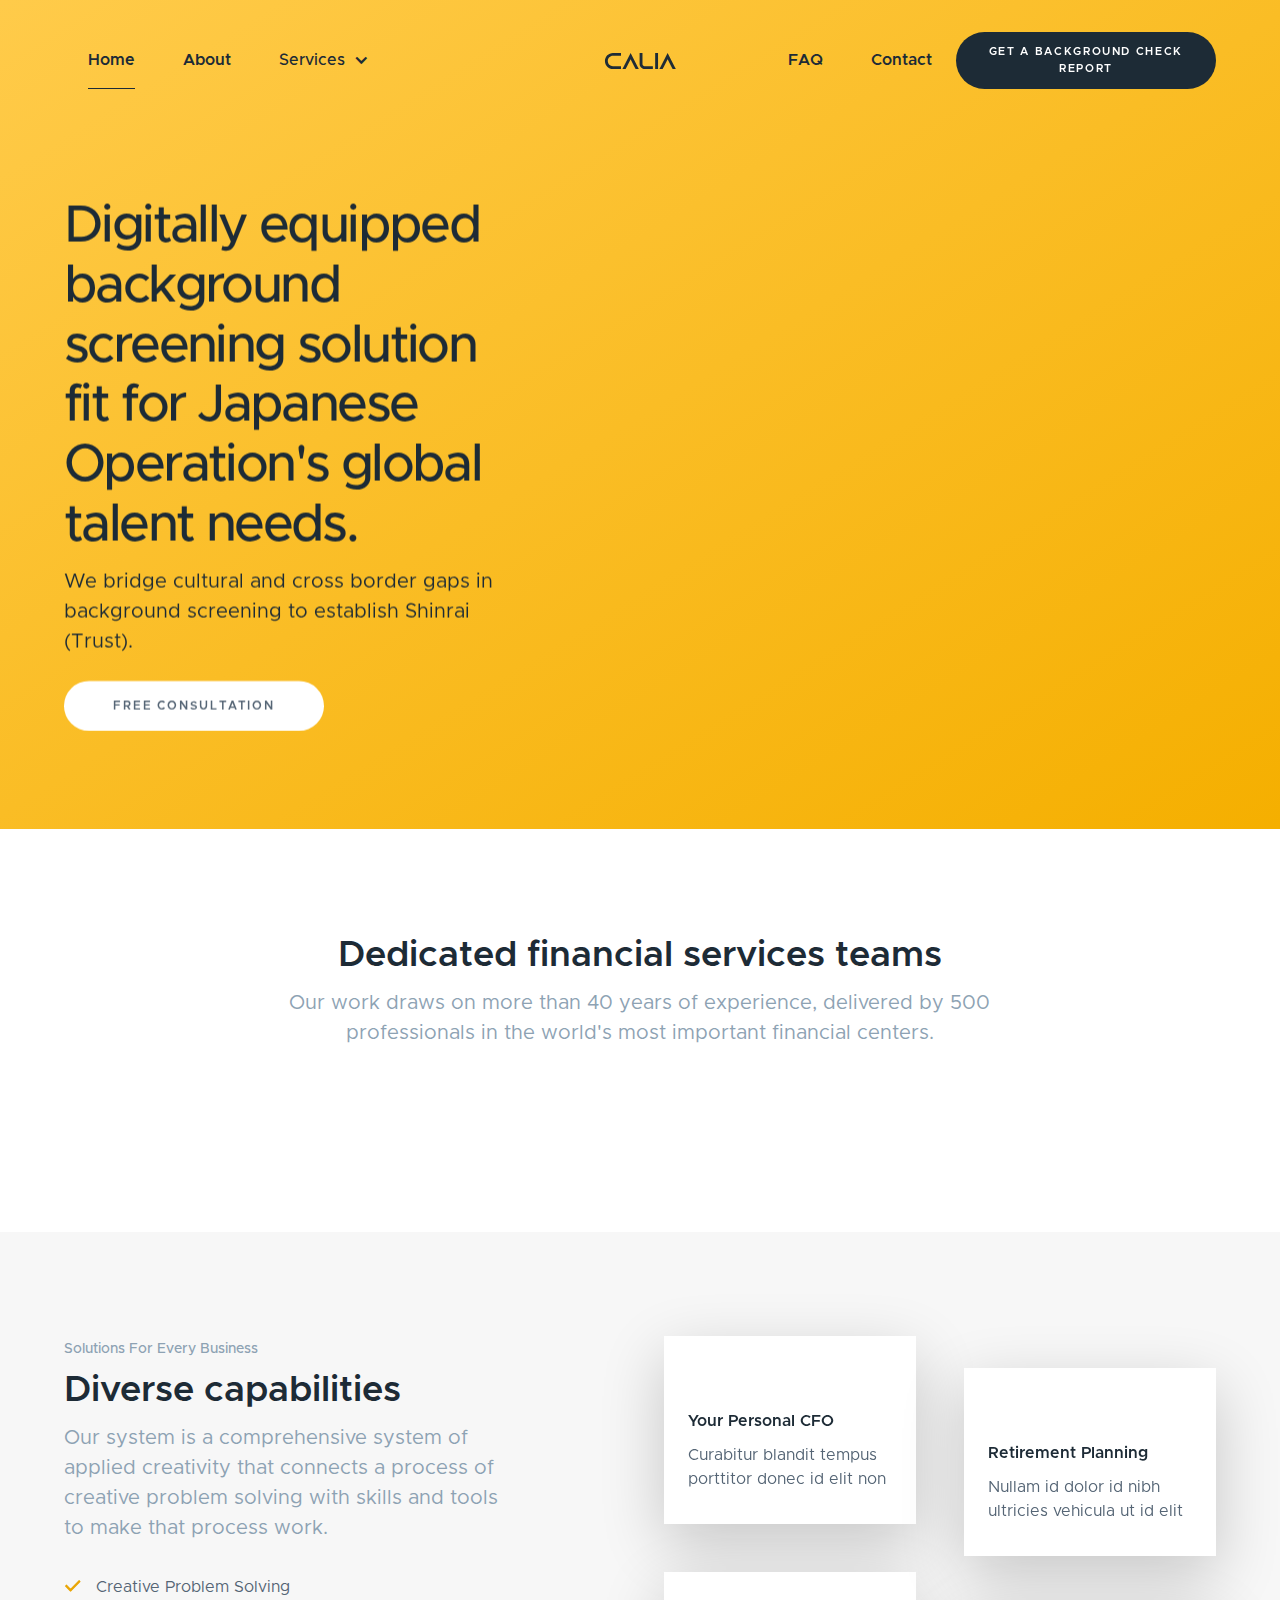
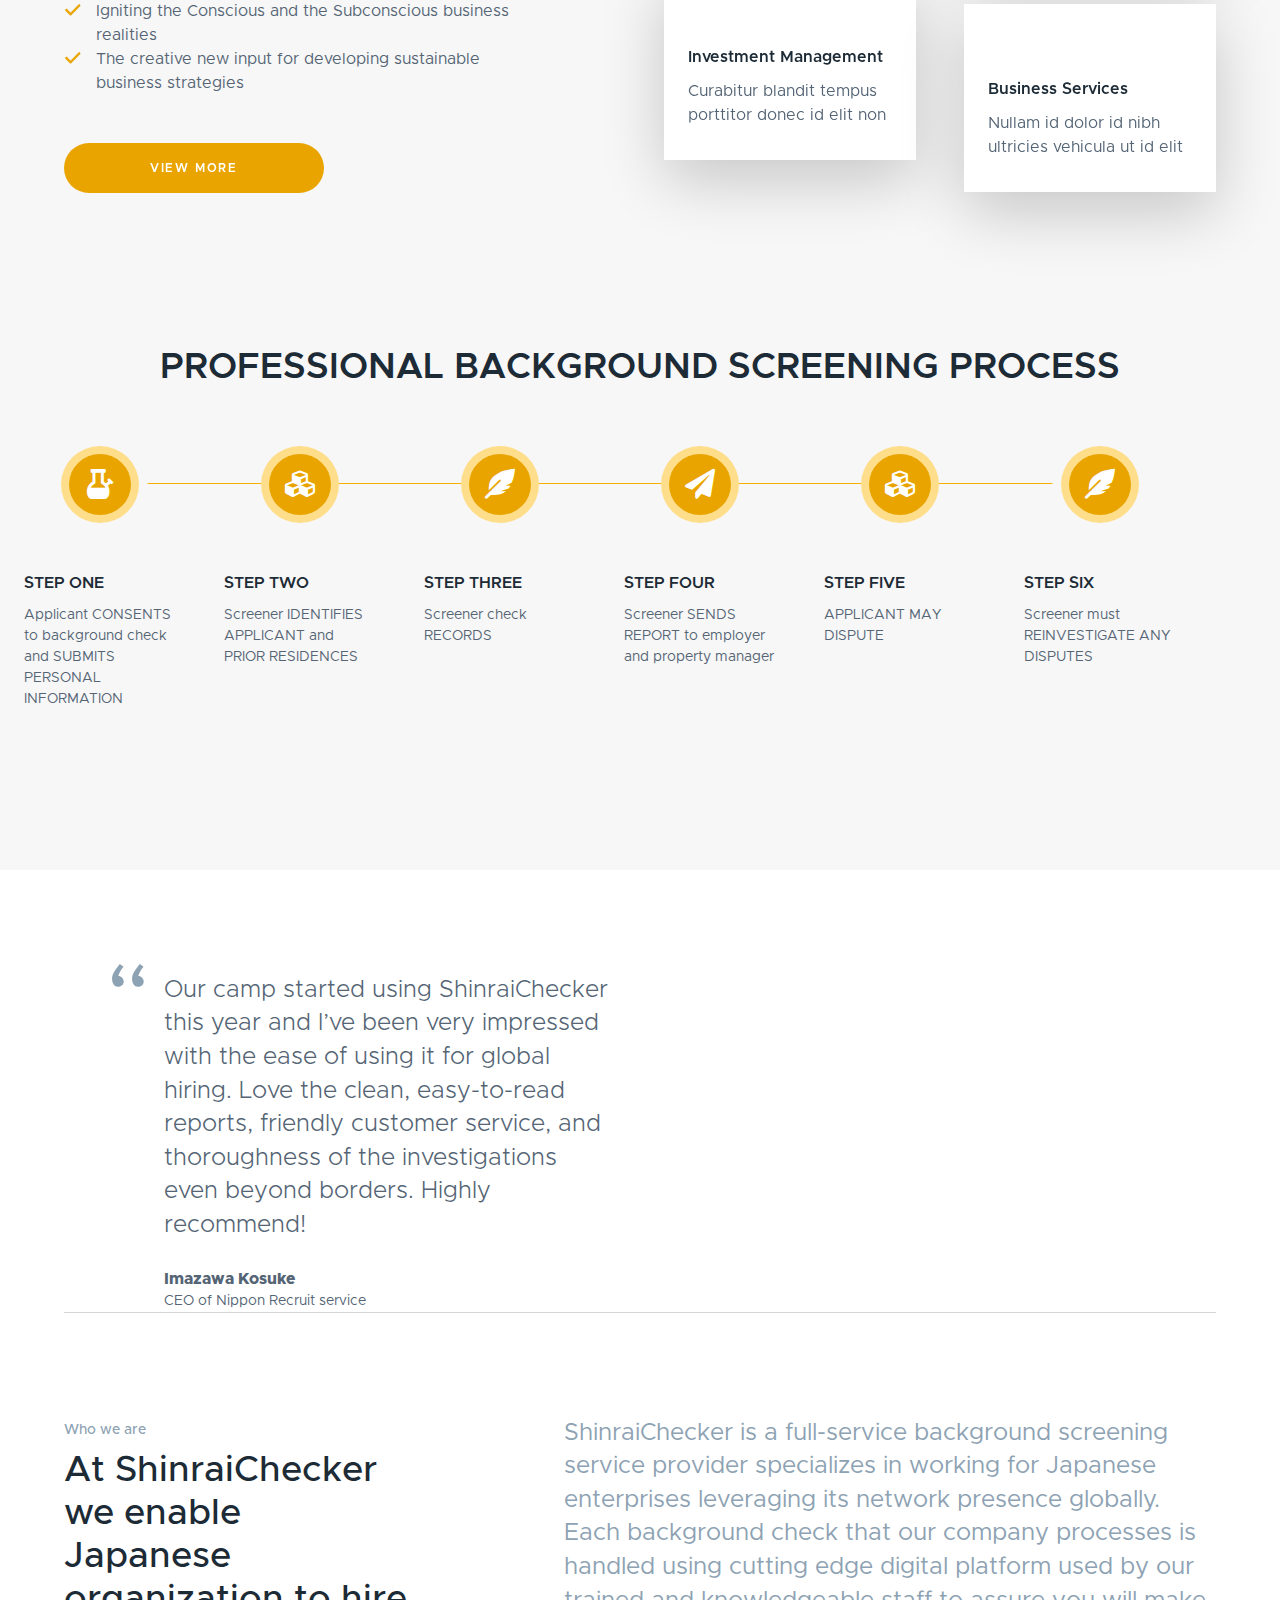
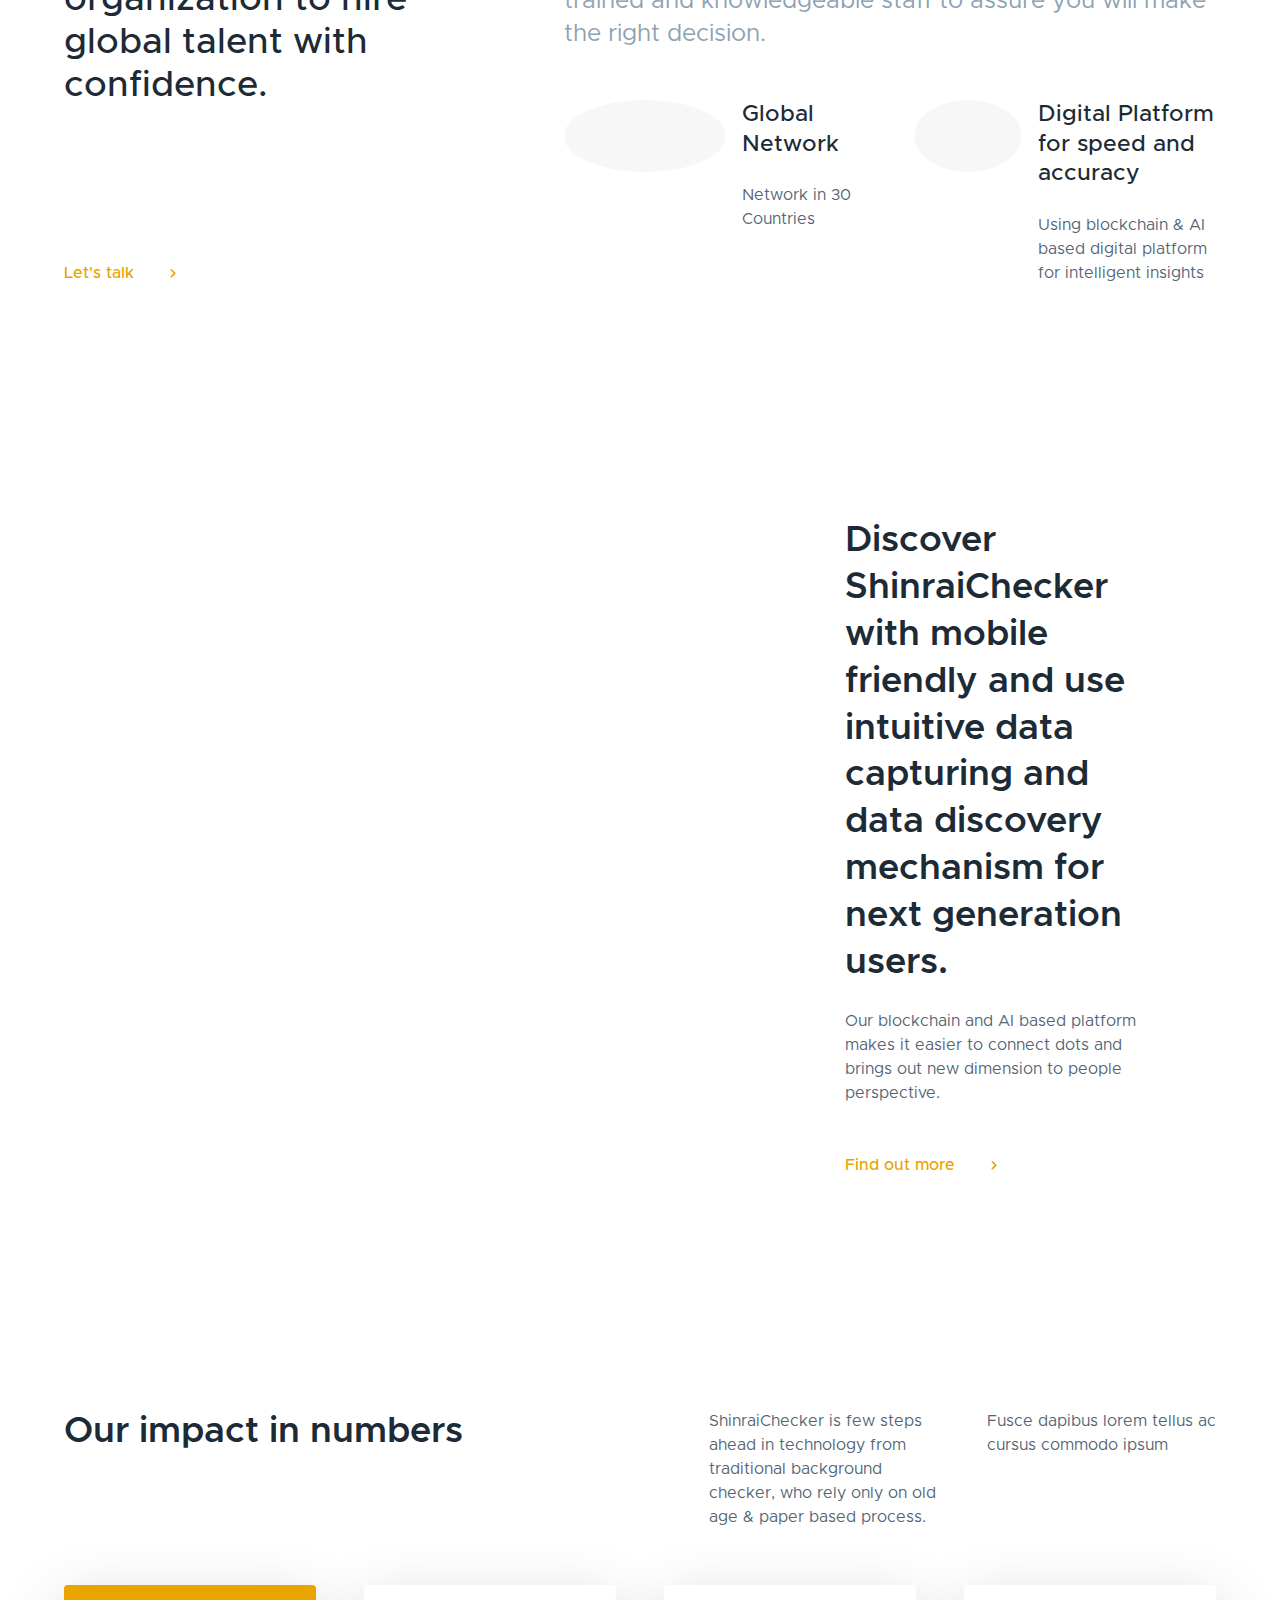
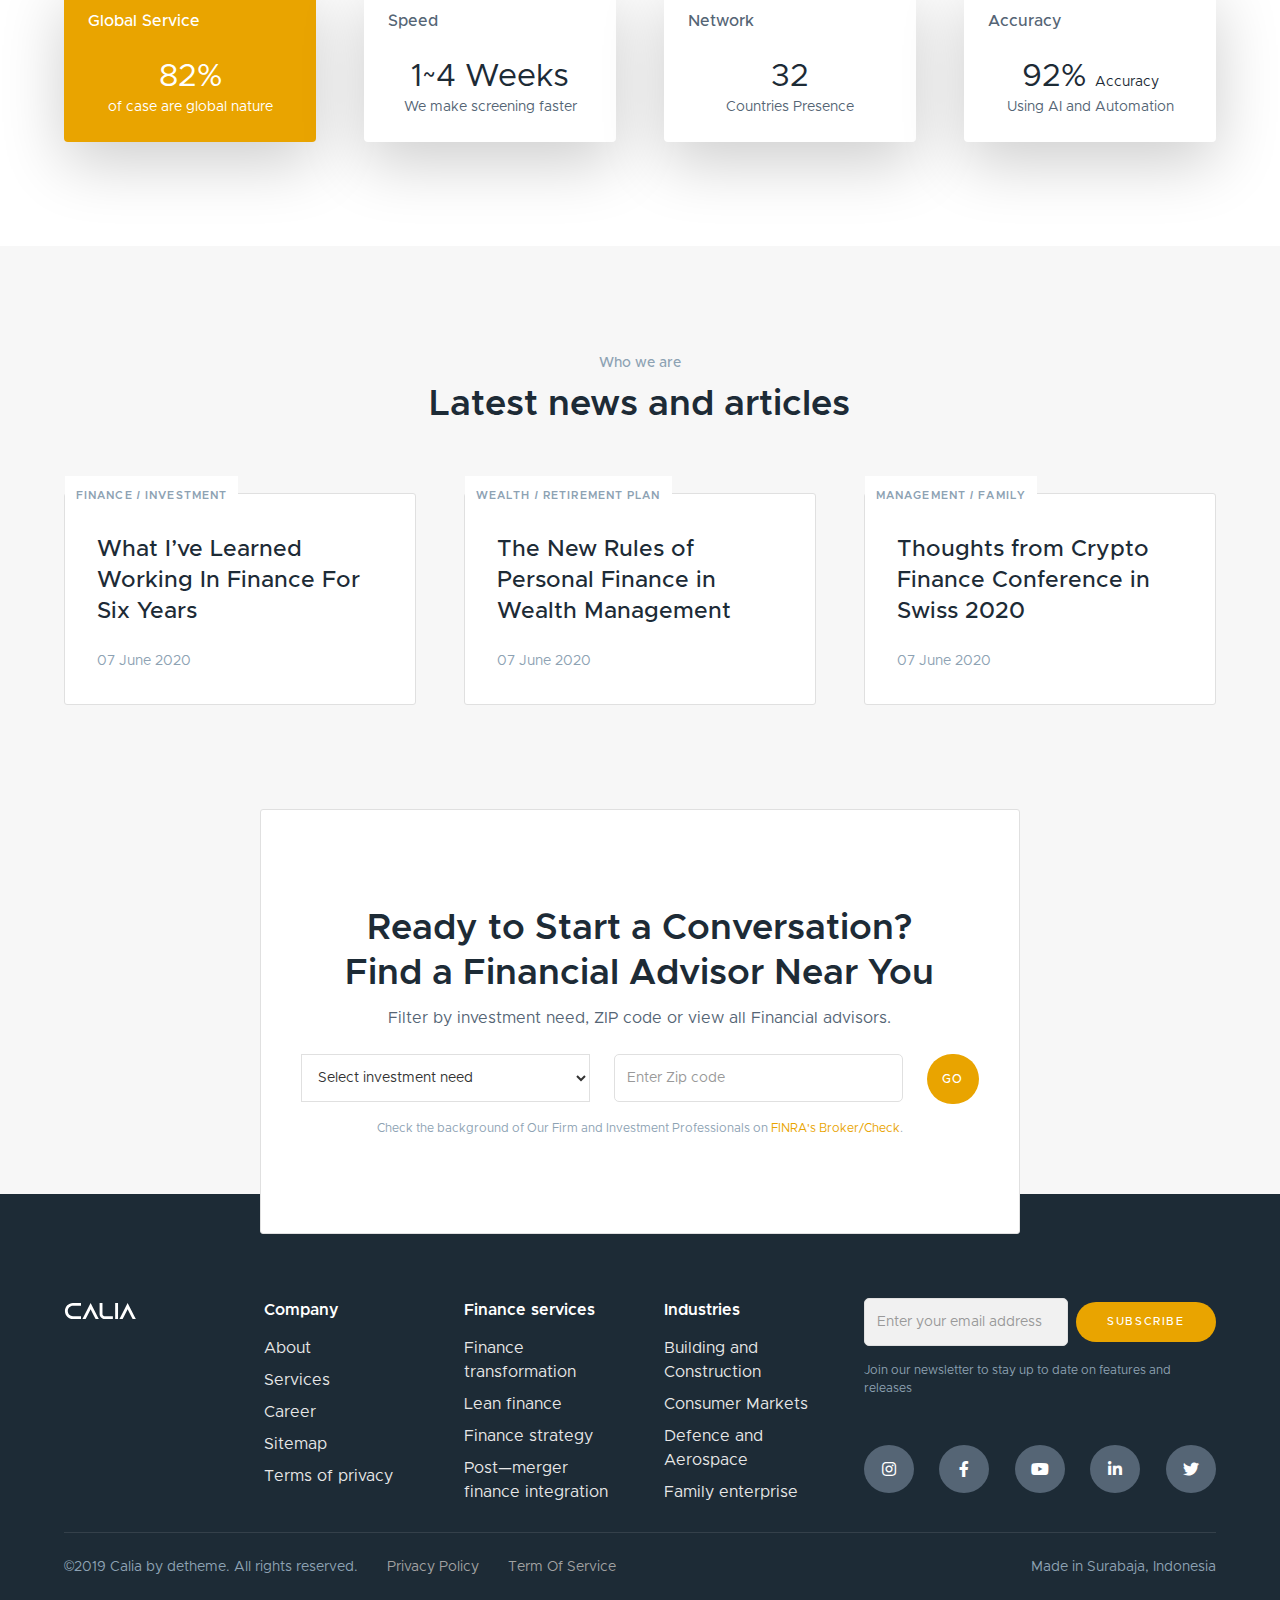
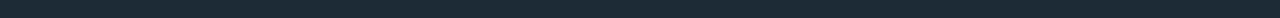
==== commit 12385b62: "changed html and added photo" ====
--- a/shinrai checker/index.html
+++ b/shinrai checker/index.html
@@ -12,10 +12,12 @@
     <link href="css/calia.css" rel="stylesheet" type="text/css">
     <link href="https://via.placeholder.com/1000x600.png?text=IMAGE" rel="shortcut icon" type="image/x-icon">
     <link href="https://via.placeholder.com/1000x600.png?text=IMAGE" rel="apple-touch-icon">
+    <script src="https://kit.fontawesome.com/4e16efa13b.js" crossorigin="anonymous"></script>
 </head>
 
 <body>
-    <!-- Header Start -->
+    
+    <!--header start-->
     <header class="navigation-section position-absolute">
         <div class="navigation-overlay"></div>
         <div class="navigation-and-offcanvas">
@@ -28,15 +30,15 @@
                                 <div class="dropdown-icon w-icon-dropdown-toggle"></div>
                             </a>
                         </div>
-                        <nav class="dropdown-list w-dropdown-list"><a href="finance-transformation.html" class="dropdown-link w-dropdown-link">Finance Transformation</a><a href="lean-finance.html" class="dropdown-link w-dropdown-link">Lean finance</a><a href="Finance-strategy.html" class="dropdown-link w-dropdown-link">Finance strategy</a><a href="family-investment.html" class="dropdown-link w-dropdown-link">Family investment</a></nav>
+                        <nav class="dropdown-list w-dropdown-list"><a href="#" class="dropdown-link w-dropdown-link">Employment Background Screening</a><a href="#" class="dropdown-link w-dropdown-link">Executive Screening</a><a href="#" class="dropdown-link w-dropdown-link">Criminal Record Checks</a><a href="#" class="dropdown-link w-dropdown-link">Global Candidate Screening</a><a href="#" class="dropdown-link w-dropdown-link">Hiring Consultancy</a></nav>
                     </div>
                 </nav>
             </div>
             <div class="col lg-2 md-basis-auto md-order-first no-margin-bottom-lg"><a href="#" class="brand margin-left-right-24px w-inline-block"><img src="images/-asset-calia-dark.svg" alt=""></a></div>
             <div class="col no-margin-bottom lg-5">
-                <nav class="navigation-menu justify-end"><a href="blog.html" class="nav-link">Blog</a><a href="general-contact.html" class="nav-link">Contact</a>
+                <nav class="navigation-menu justify-end"><a href="blog.html" class="nav-link">FAQ</a><a href="general-contact.html" class="nav-link">Contact</a>
                     <a data-w-id="e02ef0fd-d341-7eaf-5ed3-b53528c9af97" href="quote.html" class="button-primary animated is-small alignself-center is-dark md-margin-top-small w-inline-block">
-                        <div class="button-primary-text">get a quote</div>
+                        <div class="button-primary-text">Get a Background Check Report</div>
                         <div class="button-primary-text for-hover">let&#x27;s go <span class="fa margin-left"></span></div>
                     </a>
                 </nav>
@@ -54,12 +56,13 @@
         </div>
     </header>
     <!-- Header End -->
+
     <!-- Hero Start -->
     <div class="section is-hero position-relative bg-hero2 overflow-hidden md-sm-xs-no-padding-bottom">
         <div class="container">
             <div data-w-id="8708aa6a-d8d4-e3ac-bb7f-f062078774e3" style="-webkit-transform:translate3d(0, 100PX, 0) scale3d(1, 1, 1) rotateX(0) rotateY(0) rotateZ(0) skew(0, 0);-moz-transform:translate3d(0, 100PX, 0) scale3d(1, 1, 1) rotateX(0) rotateY(0) rotateZ(0) skew(0, 0);-ms-transform:translate3d(0, 100PX, 0) scale3d(1, 1, 1) rotateX(0) rotateY(0) rotateZ(0) skew(0, 0);transform:translate3d(0, 100PX, 0) scale3d(1, 1, 1) rotateX(0) rotateY(0) rotateZ(0) skew(0, 0);opacity:0;filter:blur(5px)" class="col lg-5 md-12">
-                <h1 class="c-herotext__main">The right advice<br>starts with a trusted relationship.</h1>
-                <div class="color-dark text-medium margin-bottom">We believe financial advice is about more than just having a plan. It’s about having the right plan for you.</div>
+                <h1 class="c-herotext__main">Digitally equipped background screening solution fit for Japanese Operation's global talent needs.</h1>
+                <div class="color-dark text-medium margin-bottom">We bridge cultural and cross border gaps in background screening to establish Shinrai (Trust). </div>
                 <a data-w-id="cf285295-027b-25e0-3964-b91a419e5388" href="#" class="button-primary animated is-white w-inline-block">
                     <div style="-webkit-transform:translate3d(0, 0PX, 0) scale3d(1, 1, 1) rotateX(0) rotateY(0) rotateZ(0) skew(0, 0);-moz-transform:translate3d(0, 0PX, 0) scale3d(1, 1, 1) rotateX(0) rotateY(0) rotateZ(0) skew(0, 0);-ms-transform:translate3d(0, 0PX, 0) scale3d(1, 1, 1) rotateX(0) rotateY(0) rotateZ(0) skew(0, 0);transform:translate3d(0, 0PX, 0) scale3d(1, 1, 1) rotateX(0) rotateY(0) rotateZ(0) skew(0, 0);opacity:1" class="button-primary-text">free consultation</div>
                     <div style="opacity:0;display:block;-webkit-transform:translate3d(0, 20PX, 0) scale3d(1, 1, 1) rotateX(0) rotateY(0) rotateZ(0) skew(0, 0);-moz-transform:translate3d(0, 20PX, 0) scale3d(1, 1, 1) rotateX(0) rotateY(0) rotateZ(0) skew(0, 0);-ms-transform:translate3d(0, 20PX, 0) scale3d(1, 1, 1) rotateX(0) rotateY(0) rotateZ(0) skew(0, 0);transform:translate3d(0, 20PX, 0) scale3d(1, 1, 1) rotateX(0) rotateY(0) rotateZ(0) skew(0, 0)" class="button-primary-text for-hover">let&#x27;s go <span class="fa margin-left"></span></div>
@@ -67,8 +70,8 @@
             </div>
             <div class="col lg-7"></div>
         </div>
-        <div data-w-id="bfddaba7-bdf9-7caf-a9f9-b00b1d0a3a8a" style="-webkit-transform:translate3d(100PX, 0, 0) scale3d(1, 1, 1) rotateX(0) rotateY(0) rotateZ(0) skew(0, 0);-moz-transform:translate3d(100PX, 0, 0) scale3d(1, 1, 1) rotateX(0) rotateY(0) rotateZ(0) skew(0, 0);-ms-transform:translate3d(100PX, 0, 0) scale3d(1, 1, 1) rotateX(0) rotateY(0) rotateZ(0) skew(0, 0);transform:translate3d(100PX, 0, 0) scale3d(1, 1, 1) rotateX(0) rotateY(0) rotateZ(0) skew(0, 0);opacity:0;filter:blur(5px)" class="decoration-rightside img-hero2"><img src="https://via.placeholder.com/1000x600.png?text=IMAGE 1200w" sizes="(max-width: 991px) 100vw, 990px" alt="" class="hero-image-2"></div>
-        <div class="decoration-rightside decor-img2"></div>
+        <div data-w-id="bfddaba7-bdf9-7caf-a9f9-b00b1d0a3a8a" style="-webkit-transform:translate3d(100PX, 0, 0) scale3d(1, 1, 1) rotateX(0) rotateY(0) rotateZ(0) skew(0, 0);-moz-transform:translate3d(100PX, 0, 0) scale3d(1, 1, 1) rotateX(0) rotateY(0) rotateZ(0) skew(0, 0);-ms-transform:translate3d(100PX, 0, 0) scale3d(1, 1, 1) rotateX(0) rotateY(0) rotateZ(0) skew(0, 0);transform:translate3d(100PX, 0, 0) scale3d(1, 1, 1) rotateX(0) rotateY(0) rotateZ(0) skew(0, 0);opacity:0;filter:blur(5px)" class="decoration-rightside img-hero2"><img src="images1/one.png" sizes="(max-width: 991px) 100vw, 990px" alt="" class="hero-image-2"></div>
+<!--        <div class="decoration-rightside decor-img2"></div>-->
     </div>
     <div class="section">
         <div class="container">
@@ -78,7 +81,7 @@
             </div>
         </div>
         <div class="container">
-            <div class="col lg-12 text-align-center"><a href="#" class="position-relative w-inline-block w-lightbox"><img src="https://via.placeholder.com/1000x600.png?text=IMAGE 900w" sizes="(max-width: 479px) 90vw, (max-width: 767px) 94vw, (max-width: 947px) 95vw, 900px" alt="">
+            <div class="col lg-12 text-align-center"><a href="#" class="position-relative w-inline-block w-lightbox"><img src="images1/guy.jpg" sizes="(max-width: 479px) 90vw, (max-width: 767px) 94vw, (max-width: 947px) 95vw, 900px" alt="">
                     <div class="iconfont is-video-play-btn style2"><em class="iconfont__no-italize"></em></div>
                     <script type="application/json" class="w-json">
                     {
@@ -117,7 +120,7 @@
                 <div class="w-layout-grid c-services">
                     <a data-w-id="fa761249-6d2b-3e34-3938-d628130e0297" href="#" class="c-services__card has-shadow has-hover-style-1 w-inline-block">
                         <div class="c-services__card-outer">
-                            <div class="c-services__card-inner"><img src="https://via.placeholder.com/1000x600.png?text=IMAGE" width="64" alt="" class="margin-bottom">
+                            <div class="c-services__card-inner"><img src="images1/dollar.svg" width="64" alt="" class="margin-bottom">
                                 <h4 class="c-services__header">Your Personal CFO</h4>
                                 <div class="margin-bottom is-body-text">Curabitur blandit tempus porttitor donec id elit non </div>
                                 <div class="iconfont"><em class="iconfont__no-italize"></em></div>
@@ -126,7 +129,7 @@
                     </a>
                     <a data-w-id="7890ee21-a296-58b8-3cc2-d2e7ceddf8ff" href="#" class="c-services__card has-shadow has-hover-style-1 slidedown w-inline-block">
                         <div class="c-services__card-outer">
-                            <div class="c-services__card-inner"><img src="https://via.placeholder.com/1000x600.png?text=IMAGE" width="64" alt="" class="margin-bottom">
+                            <div class="c-services__card-inner"><img src="images1/arrow.svg" width="64" alt="" class="margin-bottom">
                                 <h4 class="c-services__header">Retirement Planning</h4>
                                 <div class="margin-bottom is-body-text">Nullam id dolor id nibh ultricies vehicula ut id elit</div>
                                 <div class="iconfont"><em class="iconfont__no-italize"></em></div>
@@ -135,7 +138,7 @@
                     </a>
                     <a data-w-id="73e38929-1fed-4e43-33b4-534bd46306bf" href="#" class="c-services__card has-shadow has-hover-style-1 w-inline-block">
                         <div class="c-services__card-outer">
-                            <div class="c-services__card-inner"><img src="https://via.placeholder.com/1000x600.png?text=IMAGE" width="64" alt="" class="margin-bottom">
+                            <div class="c-services__card-inner"><img src="images1/link.svg" width="64" alt="" class="margin-bottom">
                                 <h4 class="c-services__header">Investment Management</h4>
                                 <div class="margin-bottom is-body-text">Curabitur blandit tempus porttitor donec id elit non </div>
                                 <div class="iconfont"><em class="iconfont__no-italize"></em></div>
@@ -144,7 +147,7 @@
                     </a>
                     <a data-w-id="c3535d5d-8c5e-f24f-ac16-fa52fe089ca1" href="#" class="c-services__card has-shadow has-hover-style-1 slidedown w-inline-block">
                         <div class="c-services__card-outer">
-                            <div class="c-services__card-inner"><img src="https://via.placeholder.com/1000x600.png?text=IMAGE" width="64" alt="" class="margin-bottom">
+                            <div class="c-services__card-inner"><img src="images1/mudpud.svg" width="64" alt="" class="margin-bottom">
                                 <h4 class="c-services__header">Business Services</h4>
                                 <div class="margin-bottom is-body-text">Nullam id dolor id nibh ultricies vehicula ut id elit</div>
                                 <div class="iconfont"><em class="iconfont__no-italize"></em></div>
@@ -154,11 +157,11 @@
                 </div>
             </div>
         </div>
-        <div class="container">
+        <div class="">
             <div class="col lg-4 md-12">
-                <div class="pre-title">Meeting your needs at every life stage</div>
-                <h2>Our process</h2>
-                <div class="text-medium">Our goal is to get to know you and your goals, so we can provide guidance for the best financial decisions for you and also your family&#x27;s future and well being</div>
+<!--                <div class="pre-title text-align-center">Meeting your needs at every life stage</div>-->
+                <h2 class="text-align-center">PROFESSIONAL BACKGROUND SCREENING PROCESS</h2>
+<!--                <div class="text-medium text-align-center">Our goal is to get to know you and your goals, so we can provide guidance for the best financial decisions for you and also your family&#x27;s future and well being</div>-->
             </div>
             <div class="col lg-8 md-12">
                 <div class="container position-relative md-margin-bottom container-nested">
@@ -167,29 +170,43 @@
                         <div class="margin-bottom-double text-align-center">
                             <div class="c-process__step-no is-brand-color-2"></div>
                         </div>
-                        <h4>Discovery meeting</h4>
-                        <div class="text-small">Nullam id dolor id nibh ultricies vehicula ut id elit commodo Donec ullamcorper nulla non </div>
+                        <h4>STEP ONE</h4>
+                        <div class="text-small">Applicant CONSENTS to background check and SUBMITS PERSONAL INFORMATION </div>
                     </div>
                     <div class="col lg-3 md-6 md-margin-bottom-quad xs-12">
                         <div class="margin-bottom-double text-align-center">
                             <div class="c-process__step-no is-brand-color-2"></div>
                         </div>
-                        <h4>Investment plan</h4>
-                        <div class="text-small">Donec ullamcorper nulla non metus auctor fringilla Dolor sit amet, consectetur </div>
+                        <h4>STEP TWO</h4>
+                        <div class="text-small">Screener IDENTIFIES APPLICANT and PRIOR RESIDENCES </div>
                     </div>
                     <div class="col lg-3 md-6 xs-12">
                         <div class="margin-bottom-double text-align-center">
                             <div class="c-process__step-no is-brand-color-2"></div>
                         </div>
-                        <h4>Mutual comitment</h4>
-                        <div class="text-small">Cum sociis natoque penatiAenean eu leo quam. Pellentesque ornare sem lacinia</div>
+                        <h4>STEP THREE</h4>
+                        <div class="text-small">Screener check RECORDS</div>
                     </div>
                     <div class="col lg-3 md-6 xs-12">
                         <div class="margin-bottom-double text-align-center">
                             <div class="c-process__step-no is-brand-color-2"></div>
                         </div>
-                        <h4>60-day follow up</h4>
-                        <div class="text-small">Curabitur blandit tempus porttitor Vehicula ut id elitAenean eu leo </div>
+                        <h4>STEP FOUR</h4>
+                        <div class="text-small">Screener SENDS REPORT to employer and property manager </div>
+                    </div>
+                    <div class="col lg-3 md-6 xs-12">
+                        <div class="margin-bottom-double text-align-center">
+                            <div class="c-process__step-no is-brand-color-2"></div>
+                        </div>
+                        <h4>STEP FIVE</h4>
+                        <div class="text-small">APPLICANT MAY DISPUTE </div>
+                    </div>
+                    <div class="col lg-3 md-6 xs-12">
+                        <div class="margin-bottom-double text-align-center">
+                            <div class="c-process__step-no is-brand-color-2"></div>
+                        </div>
+                        <h4>STEP SIX</h4>
+                        <div class="text-small">Screener must REINVESTIGATE ANY DISPUTES </div>
                     </div>
                 </div>
             </div>
@@ -197,12 +214,12 @@
     </div>
     <div class="section no-padding-bottom">
         <div class="container flexh-align-center">
-            <div class="col no-margin-bottom lg-6 md-12 order-last"><img src="https://via.placeholder.com/1000x600.png?text=IMAGE" alt=""></div>
+            <div class="col no-margin-bottom lg-6 md-12 order-last"><img src="images1/smile.png" alt=""></div>
             <div class="col lg-1"></div>
             <div class="col no-margin-bottom lg-5 position-relative md-12">
-                <div class="text-large weight-is-thin margin-bottom">Every financial decision involves relationships. Every relationship involves financial decisions.</div>
-                <div class="is-bold">Johny Baldon</div>
-                <div class="text-small">CEO at Turus Berkarya</div>
+                <div class="text-large weight-is-thin margin-bottom">Our camp started using ShinraiChecker this year and I’ve been very impressed with the ease of using it for global hiring. Love the clean, easy-to-read reports, friendly customer service, and thoroughness of the investigations even beyond borders. Highly recommend!</div>
+                <div class="is-bold">Imazawa Kosuke</div>
+                <div class="text-small">CEO of Nippon Recruit service</div>
                 <div class="c-quote__marker">“</div>
             </div>
         </div>
@@ -217,25 +234,25 @@
             <div class="col lg-4 flexv-space-between md-12">
                 <div>
                     <div class="pre-title">Who we are</div>
-                    <div class="size-h2">At Calia Finance we&#x27;re all about you, so you can be about your business</div>
+                    <div class="size-h2">At ShinraiChecker we enable Japanese organization to hire global talent with confidence.</div>
                 </div><a href="#" class="cta-link"><span class="margin-right">Let&#x27;s talk</span><span class="fa c-cta1_arrow-hovered"></span> <span class="fa c-cta1__arrow-normal"></span></a>
             </div>
             <div class="col lg-1 no-margin-bottom"></div>
             <div class="col lg-7 no-margin-bottom-lg md-12">
-                <div class="margin-bottom-double text-large low-text-contrast">Your business has its own unique challenges and opportunities when it comes to helping people connect, share and get work done. At Superly, we start with your end goals in mind, and work alongside you to achieve them. You’ll be amazed by what we can accomplish together.</div>
+                <div class="margin-bottom-double text-large low-text-contrast">ShinraiChecker is a full-service background screening service provider specializes in working for Japanese enterprises leveraging its network presence globally. Each background check that our company processes is handled using cutting edge digital platform used by our trained and knowledgeable staff to assure you will make the right decision.</div>
                 <div class="container container-nested">
                     <div class="col lg-6 md-12 md-margin-bottom-small flexh-align-top">
-                        <div class="c-iconbox1__icon"><img src="https://via.placeholder.com/1000x600.png?text=IMAGE" alt=""></div>
+                        <div class="c-iconbox1__icon"><img src="https://www.wp-successranking.com/wp-content/uploads/2016/12/WP-SR-Presence.png" alt=""></div>
                         <div>
-                            <div class="size-h3 margin-bottom">No-Hierarchical &amp; autonomous</div>
-                            <div>Vivamus sagittis lacus vel augue laoreet rutrum faucibus dolor </div>
+                            <div class="size-h3 margin-bottom">Global Network</div>
+                            <div>Network in 30 Countries </div>
                         </div>
                     </div>
                     <div class="col lg-6 md-12 md-margin-bottom-small flexh-align-top">
-                        <div class="c-iconbox1__icon"><img src="https://via.placeholder.com/1000x600.png?text=IMAGE" alt=""></div>
+                        <div class="c-iconbox1__icon"><img src="https://cdn3.iconfinder.com/data/icons/gamification-glyph/64/internet-technology-connect-digital-communication-512.png" alt=""></div>
                         <div>
-                            <div class="size-h3 margin-bottom">Top revenues &amp; focused goal</div>
-                            <div>Vivamus sagittis lacus vel augue laoreet rutrum faucibus dolor </div>
+                            <div class="size-h3 margin-bottom">Digital Platform for speed and accuracy</div>
+                            <div>Using blockchain & AI based digital platform for intelligent insights </div>
                         </div>
                     </div>
                 </div>
@@ -249,8 +266,8 @@
                     <div class="container container-nested h100">
                         <div class="col lg-8 md-12"></div>
                         <div class="col no-margin-bottom lg-4 md-12 is-body-text-color">
-                            <div class="c-imageblock-link__text margin-bottom is-heading-color">Discover superly online and mobile feature and access capabilities</div>
-                            <div class="margin-bottom-double">Our online capabilities help you stay informed about your investments and manage your everyday finances.</div><a href="#" class="cta-link"><span class="margin-right">Find out more</span> <span class="fa c-cta1_arrow-hovered"></span> <span class="fa c-cta1__arrow-normal"></span></a>
+                            <div class="c-imageblock-link__text margin-bottom is-heading-color">Discover ShinraiChecker with mobile friendly and use intuitive data capturing and data discovery mechanism for next generation users.</div>
+                            <div class="margin-bottom-double">Our blockchain and AI based platform makes it easier to connect dots and brings out new dimension to people perspective.</div><a href="#" class="cta-link"><span class="margin-right">Find out more</span> <span class="fa c-cta1_arrow-hovered"></span> <span class="fa c-cta1__arrow-normal"></span></a>
                         </div>
                     </div>
                 </div>
@@ -264,7 +281,7 @@
             </div>
             <div class="col lg-1 hidden-md"></div>
             <div class="col lg-3 md-6 xs-12">
-                <div>Fusce dapibus maaecenas faucibus mollis interdumb </div>
+                <div>ShinraiChecker is few steps ahead in technology from traditional background checker, who rely only on old age & paper based process. </div>
             </div>
             <div class="col lg-3 md-6 xs-12">
                 <div>Fusce dapibus lorem tellus ac cursus commodo ipsum</div>
@@ -274,37 +291,37 @@
             <div class="col lg-3 md-6 xs-12">
                 <div class="c-counter has-shadow is-featured">
                     <div class="flexh-space-between flexh-align-center margin-bottom">
-                        <div class="weight-is-medium">ROI</div><img src="https://via.placeholder.com/1000x600.png?text=IMAGE" width="32" alt="">
-                    </div>
-                    <div class="text-xlarge text-align-center">28%</div>
-                    <div class="text-align-center text-small">micro &amp; macro indicators</div>
+                        <div class="weight-is-medium">Global Service</div><i style="font-size: 28px;" class="fa fa-globe" aria-hidden="true"></i>
+                    </div>
+                    <div class="text-xlarge text-align-center">82%</div>
+                    <div class="text-align-center text-small"> of case are global nature</div>
                 </div>
             </div>
             <div class="col lg-3 md-6 xs-12">
                 <div class="c-counter has-shadow">
                     <div class="flexh-space-between flexh-align-center margin-bottom">
-                        <div class="weight-is-medium">Portfolio</div><img src="https://via.placeholder.com/1000x600.png?text=IMAGE" width="32" alt="">
-                    </div>
-                    <div class="text-xlarge text-align-center is-heading-color">$17 <span class="text-small">Billion</span></div>
-                    <div class="text-align-center text-small">of sucessful investment</div>
+                        <div class="weight-is-medium">Speed</div><i style="font-size: 28px;" class="fas fa-tachometer-alt"></i>
+                    </div>
+                    <div class="text-xlarge text-align-center is-heading-color">1~4 Weeks</span></div>
+                    <div class="text-align-center text-small">We make screening faster</div>
                 </div>
             </div>
             <div class="col lg-3 md-6 xs-12">
                 <div class="c-counter has-shadow">
                     <div class="flexh-space-between flexh-align-center margin-bottom">
-                        <div class="weight-is-medium">Hedgefund</div><img src="https://via.placeholder.com/1000x600.png?text=IMAGE" width="32" alt="">
-                    </div>
-                    <div class="text-xlarge text-align-center is-heading-color">928</div>
-                    <div class="text-align-center text-small">business partnerships</div>
+                        <div class="weight-is-medium">Network</div><i style="font-size: 28px;" class="fas fa-network-wired"></i>
+                    </div>
+                    <div class="text-xlarge text-align-center is-heading-color">32</div>
+                    <div class="text-align-center text-small">Countries Presence</div>
                 </div>
             </div>
             <div class="col lg-3 md-6 xs-12">
                 <div class="c-counter has-shadow">
                     <div class="flexh-space-between flexh-align-center margin-bottom">
-                        <div class="weight-is-medium">Experience</div><img src="https://via.placeholder.com/1000x600.png?text=IMAGE" width="32" alt="">
-                    </div>
-                    <div class="text-xlarge text-align-center is-heading-color">17 <span class="text-small">Years</span></div>
-                    <div class="text-align-center text-small">of succesful investing</div>
+                        <div class="weight-is-medium">Accuracy</div><i style="font-size: 28px;" class="fas fa-robot"></i>
+                    </div>
+                    <div class="text-xlarge text-align-center is-heading-color">92% <span class="text-small">Accuracy</span></div>
+                    <div class="text-align-center text-small">Using AI and Automation</div>
                 </div>
             </div>
         </div>
@@ -318,7 +335,7 @@
         </div>
         <div class="container">
             <div class="col lg-4 md-12">
-                <div class="c-gridpost__card"><img src="https://via.placeholder.com/1000x600.png?text=IMAGE 1200w" sizes="(max-width: 479px) 90vw, (max-width: 767px) 93vw, (max-width: 991px) 95vw, 29vw" alt="" class="c-gridpost__image">
+                <div class="c-gridpost__card"><img src="images1/legs.jpg" sizes="(max-width: 479px) 90vw, (max-width: 767px) 93vw, (max-width: 991px) 95vw, 29vw" alt="" class="c-gridpost__image">
                     <div class="c-gridpost__category style3"><a href="#" class="c-gridpost__category-link">finance</a> / <a href="#" class="c-gridpost__category-link">investment</a></div>
                     <a href="#" class="c-gridpost__clickable w-inline-block">
                         <div class="c-gridpost__text style2">
@@ -329,7 +346,7 @@
                 </div>
             </div>
             <div class="col lg-4 md-12">
-                <div class="c-gridpost__card"><img src="https://via.placeholder.com/1000x600.png?text=IMAGE 1000w" sizes="(max-width: 479px) 90vw, (max-width: 767px) 93vw, (max-width: 991px) 95vw, 29vw" alt="" class="c-gridpost__image">
+                <div class="c-gridpost__card"><img src="images1/bear.jpg" sizes="(max-width: 479px) 90vw, (max-width: 767px) 93vw, (max-width: 991px) 95vw, 29vw" alt="" class="c-gridpost__image">
                     <div class="c-gridpost__category style3"><a href="#" class="c-gridpost__category-link">Wealth</a> / <a href="#" class="c-gridpost__category-link">retirement plan</a></div>
                     <a href="#" class="c-gridpost__clickable w-inline-block">
                         <div class="c-gridpost__text style2">
@@ -340,7 +357,7 @@
                 </div>
             </div>
             <div class="col lg-4 md-12">
-                <div class="c-gridpost__card"><img src="https://via.placeholder.com/1000x600.png?text=IMAGE" alt="" class="c-gridpost__image">
+                <div class="c-gridpost__card"><img src="images1/fish.jpg" alt="" class="c-gridpost__image">
                     <div class="c-gridpost__category style3"><a href="#" class="c-gridpost__category-link">management</a> / <a href="#" class="c-gridpost__category-link">family</a></div>
                     <a href="#" class="c-gridpost__clickable w-inline-block">
                         <div class="c-gridpost__text style2">
@@ -384,7 +401,7 @@
             <div class="col lg-6 md-12 no-margin-bottom-lg">
                 <div class="container container-nested">
                     <div class="col lg-4 md-12 no-margin-bottom-lg">
-                        <h4 class="on-dark">Company</h4><a href="#" class="footer-nav-link on-dark">About</a><a href="#" class="footer-nav-link on-dark">Services</a><a href="#" class="footer-nav-link on-dark">Career</a><a href="#" class="footer-nav-link on-dark">Sitemap</a><a href="#" class="footer-nav-link on-dark">Terms of privacy</a>
+                        <h4 class="on-dark">Company</h4><a href="about.html" class="footer-nav-link on-dark">About</a><a href="services.html" class="footer-nav-link on-dark">Services</a><a href="#" class="footer-nav-link on-dark">Career</a><a href="#" class="footer-nav-link on-dark">Sitemap</a><a href="#" class="footer-nav-link on-dark">Terms of privacy</a>
                     </div>
                     <div class="col lg-4 md-12 no-margin-bottom-lg">
                         <h4 class="on-dark">Finance services</h4><a href="#" class="footer-nav-link on-dark">Finance transformation</a><a href="#" class="footer-nav-link on-dark">Lean finance</a><a href="#" class="footer-nav-link on-dark">Finance strategy</a><a href="#" class="footer-nav-link on-dark">Post—merger finance integration</a>
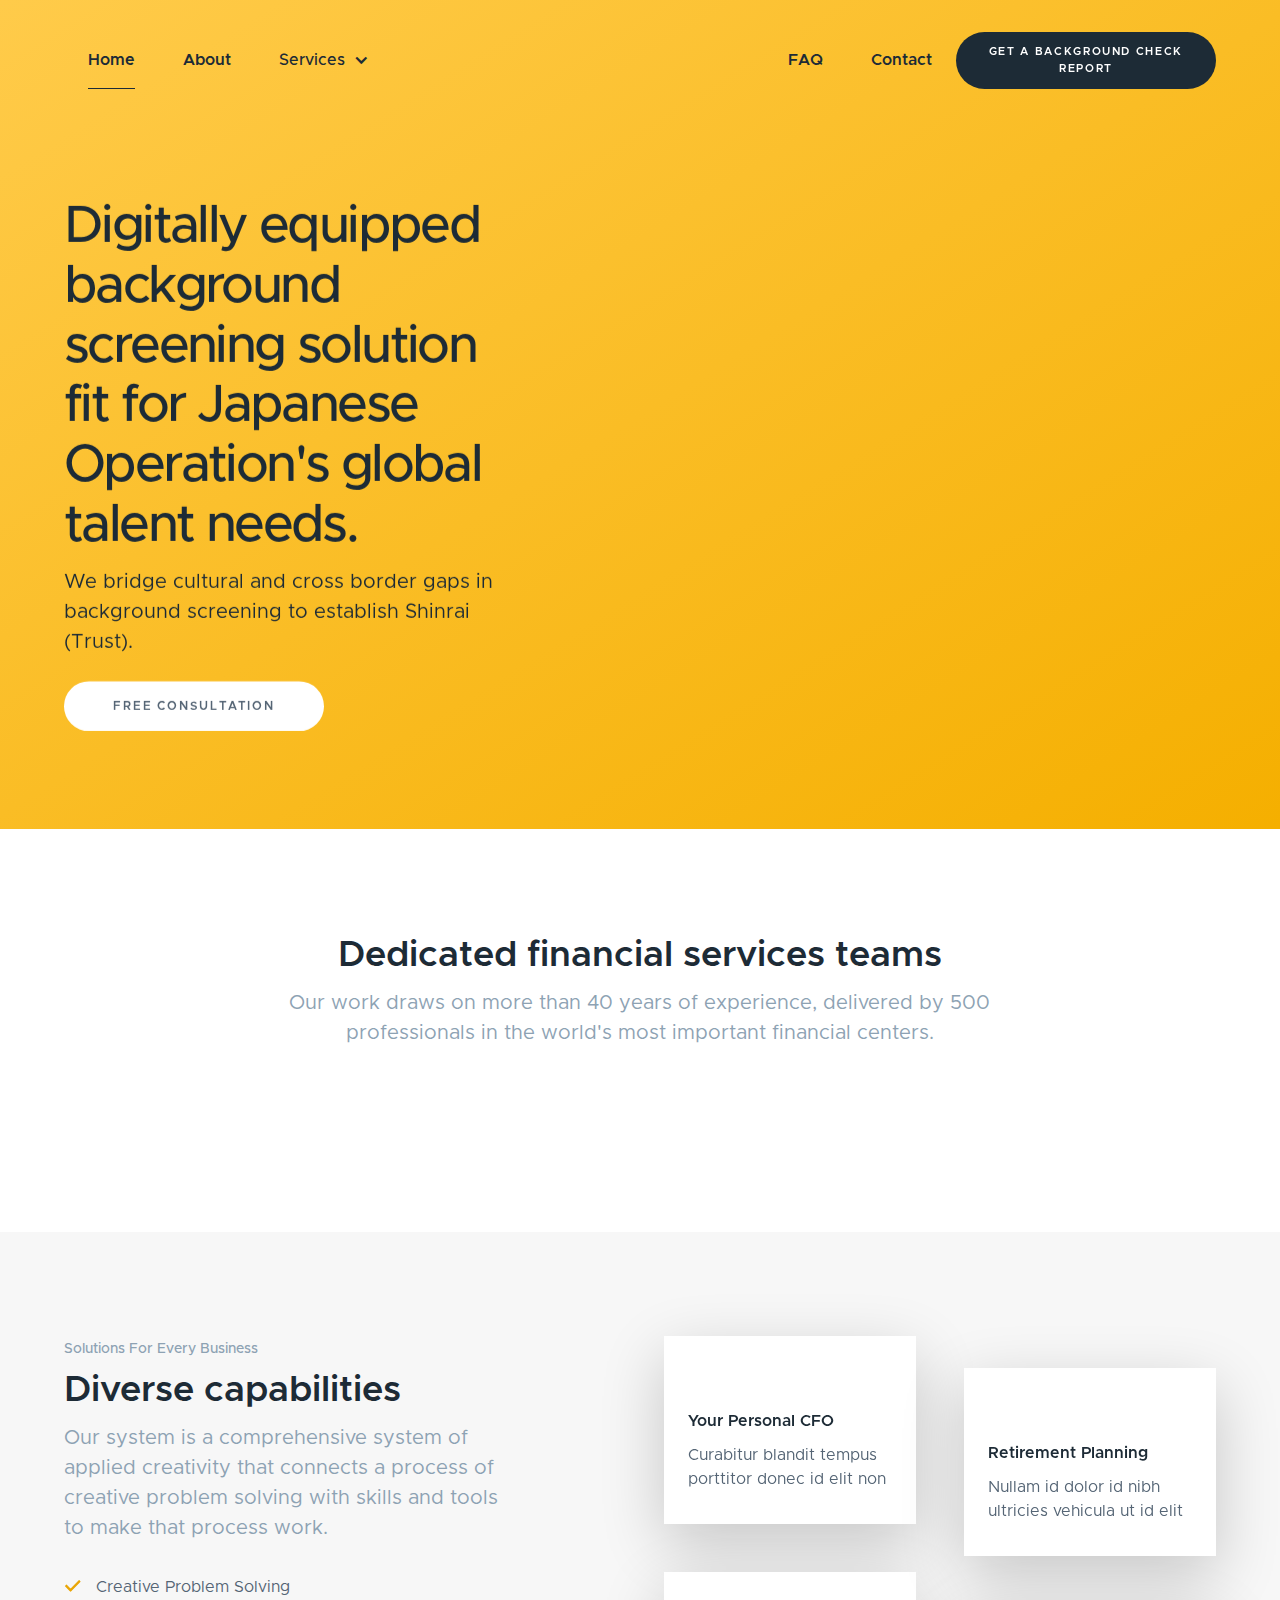
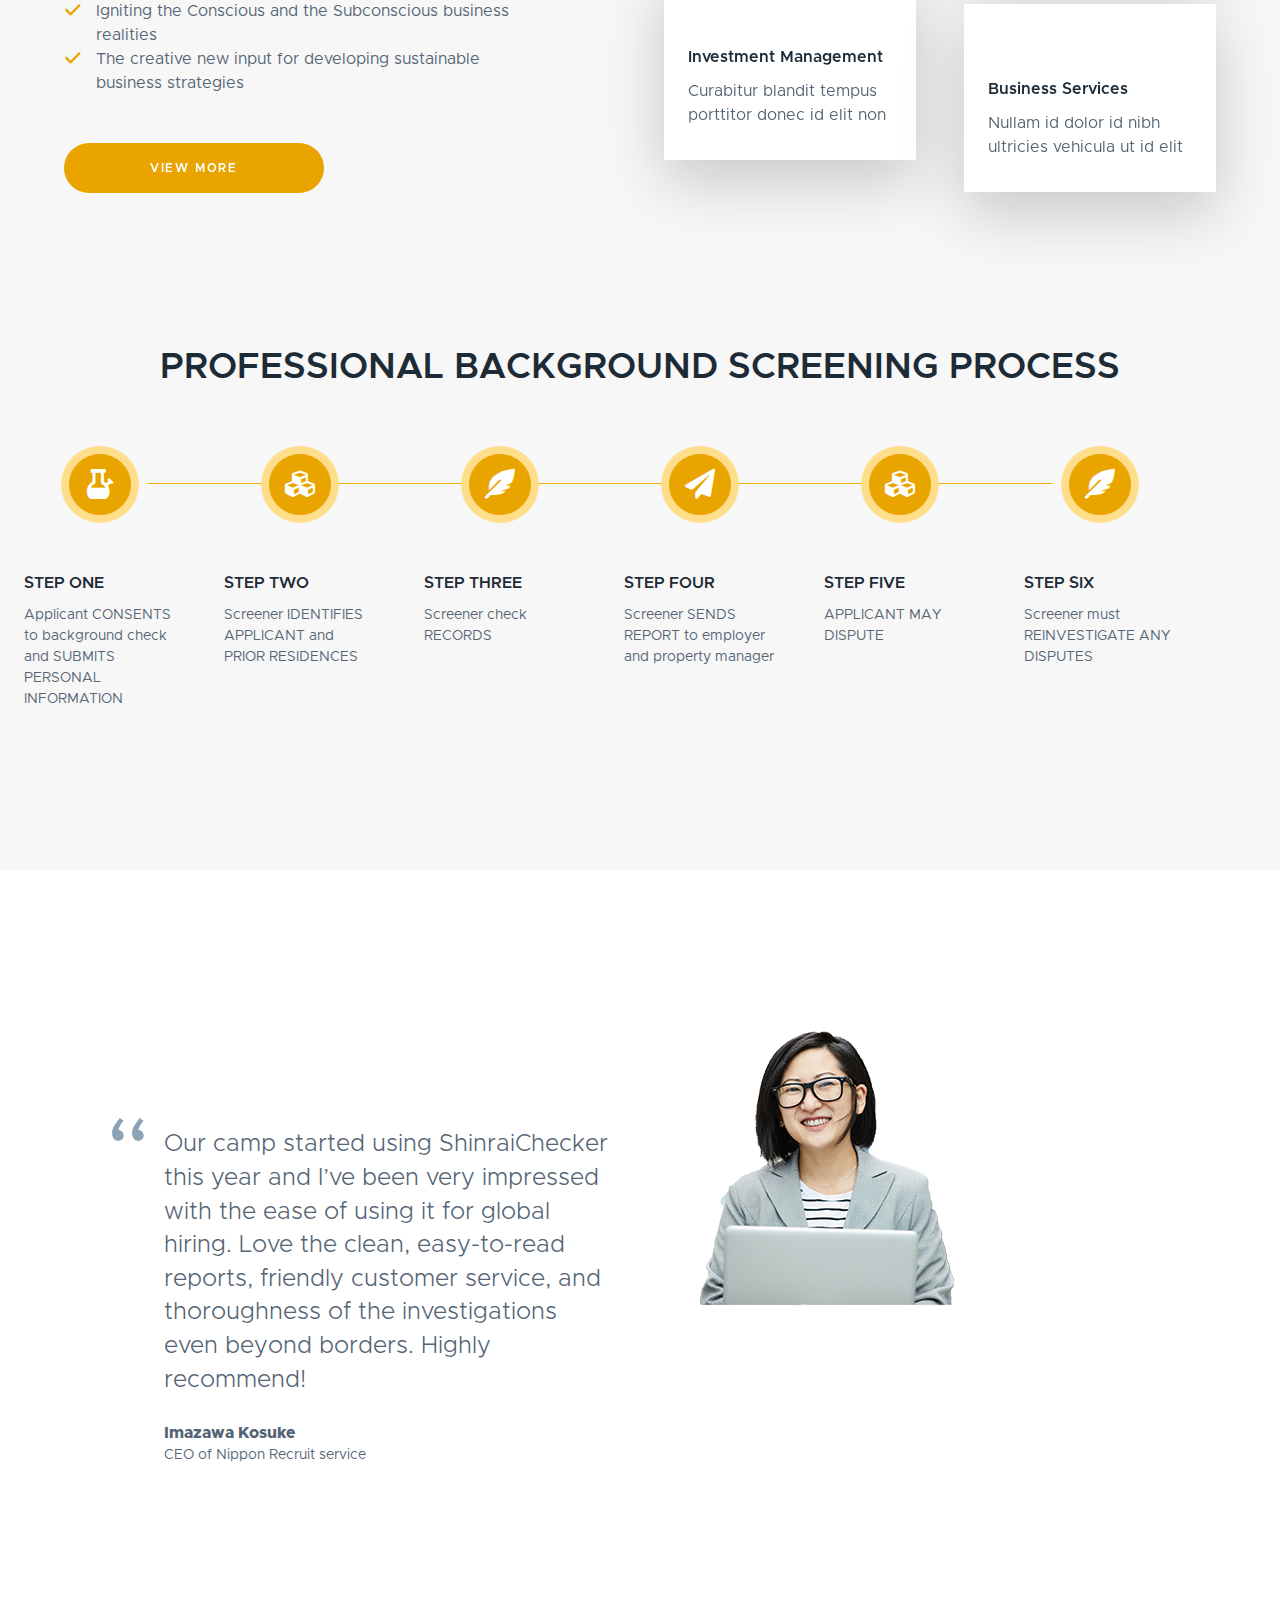
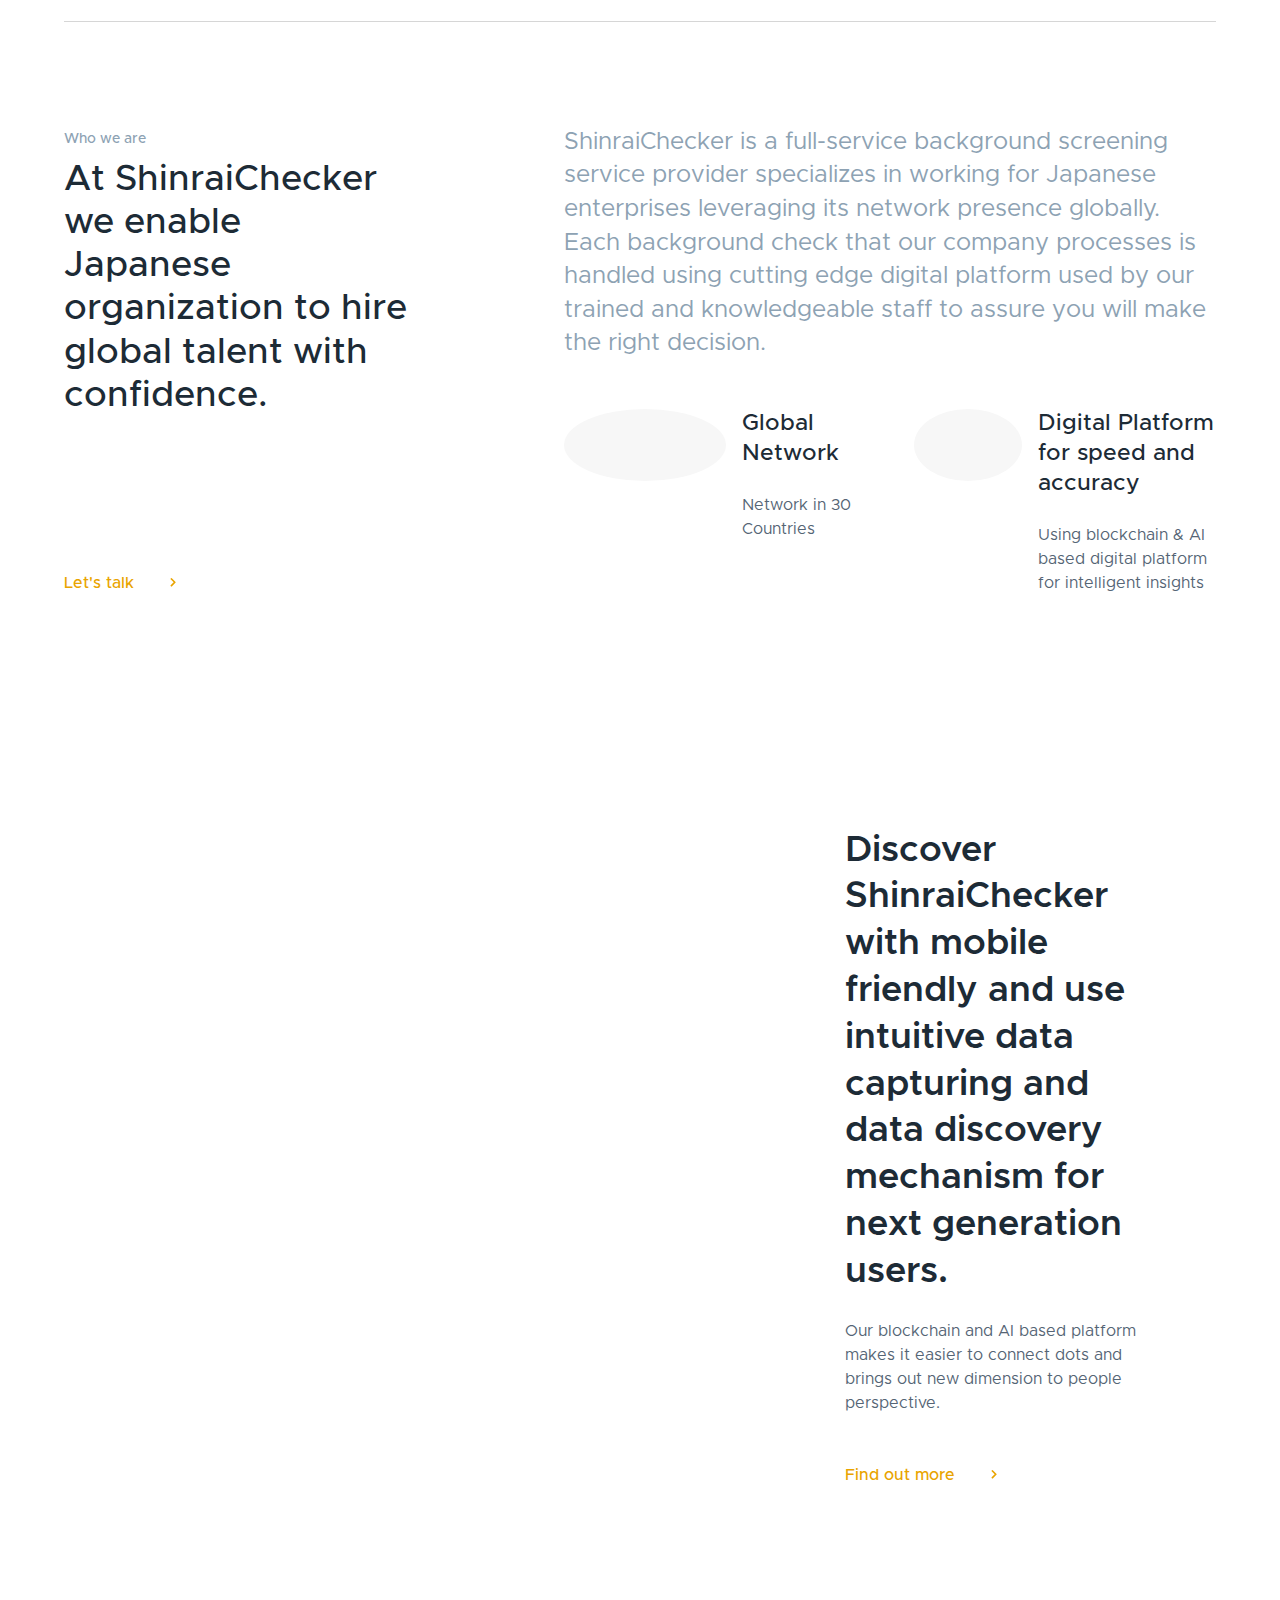
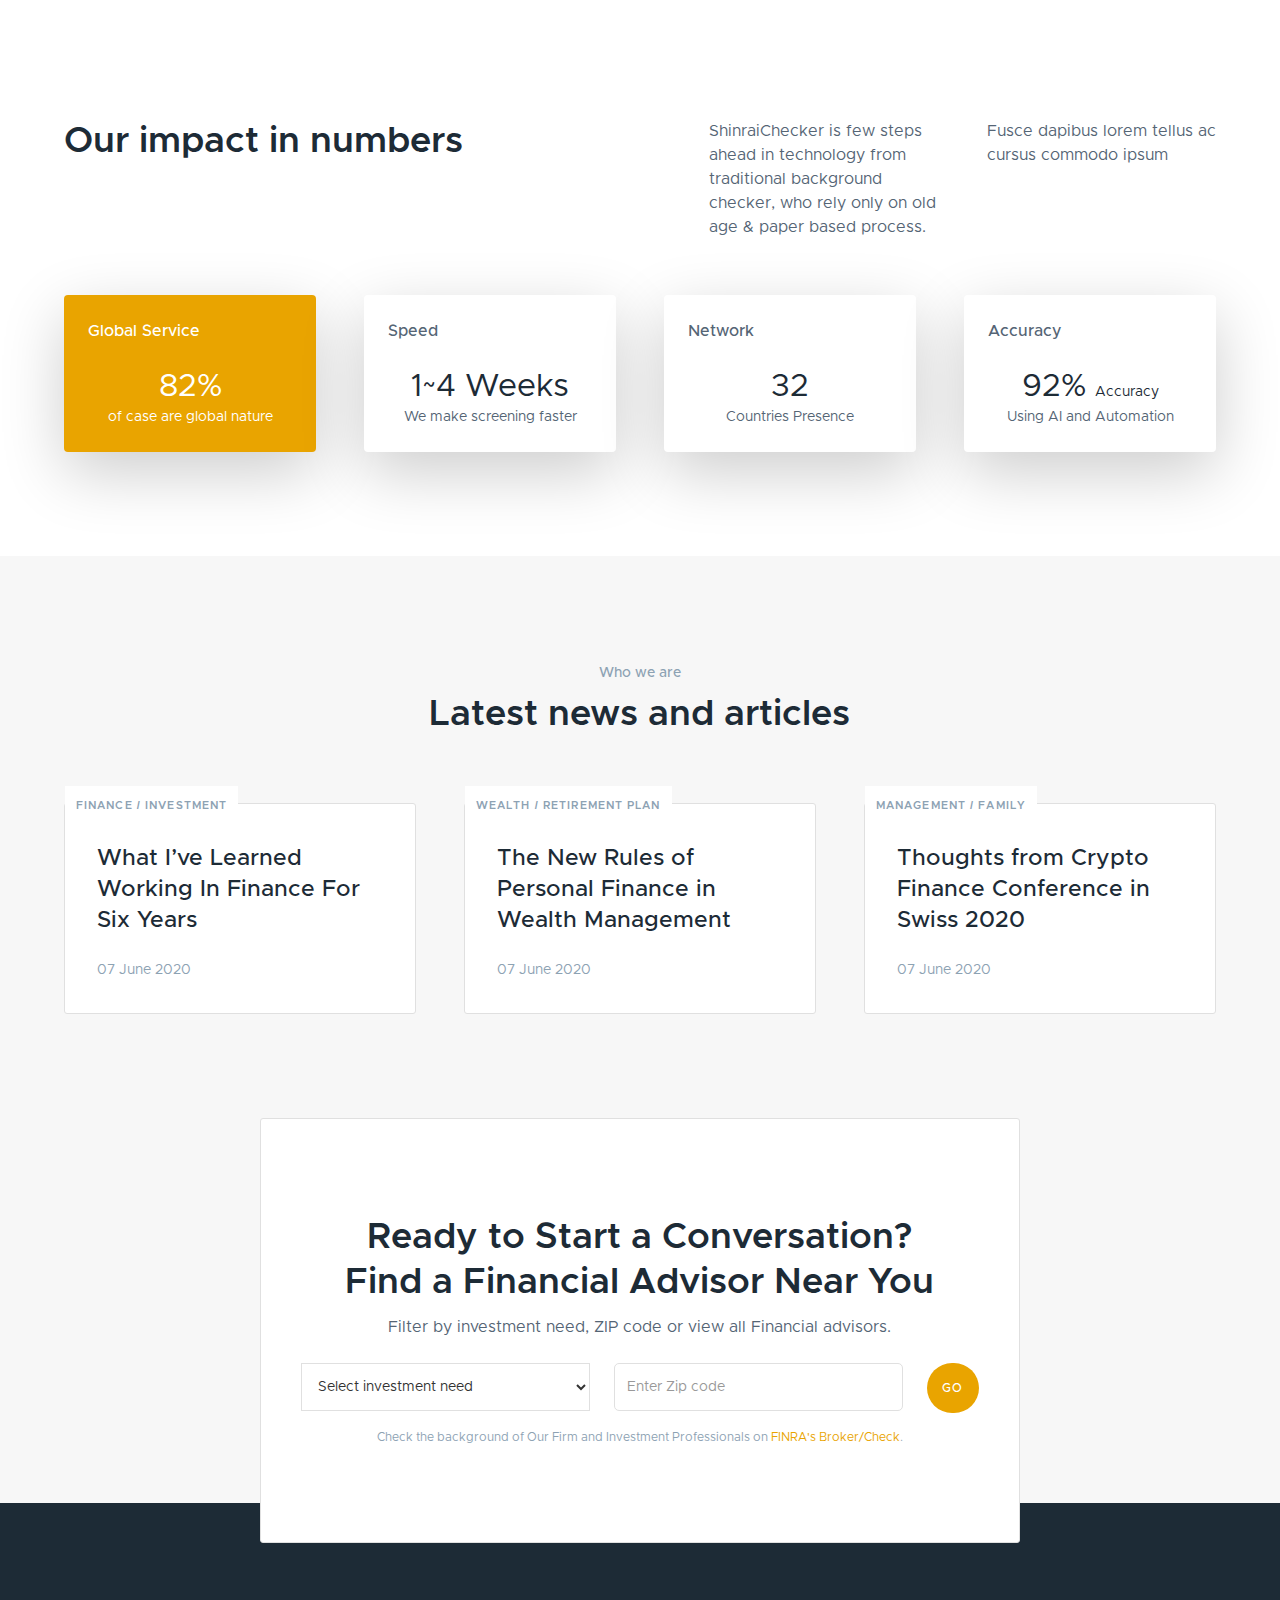
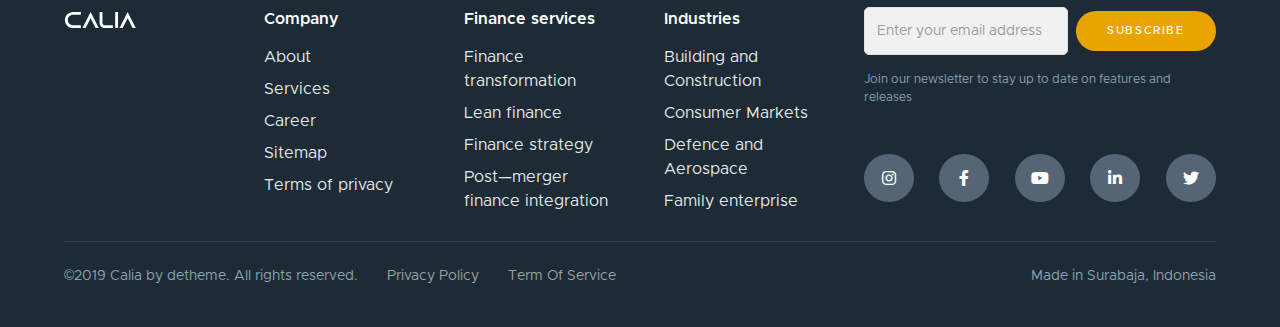
==== commit 3de96c18: "imgadded" ====
--- a/shinrai checker/index.html
+++ b/shinrai checker/index.html
@@ -34,7 +34,7 @@
                     </div>
                 </nav>
             </div>
-            <div class="col lg-2 md-basis-auto md-order-first no-margin-bottom-lg"><a href="#" class="brand margin-left-right-24px w-inline-block"><img src="images/-asset-calia-dark.svg" alt=""></a></div>
+            <div class="col lg-2 md-basis-auto md-order-first no-margin-bottom-lg"><a href="#" class="brand margin-left-right-24px w-inline-block"><img src="image1/young-entrepreneur-with-document-G8YAVS7.svg" alt=""></a></div>
             <div class="col no-margin-bottom lg-5">
                 <nav class="navigation-menu justify-end"><a href="blog.html" class="nav-link">FAQ</a><a href="general-contact.html" class="nav-link">Contact</a>
                     <a data-w-id="e02ef0fd-d341-7eaf-5ed3-b53528c9af97" href="quote.html" class="button-primary animated is-small alignself-center is-dark md-margin-top-small w-inline-block">
@@ -214,7 +214,7 @@
     </div>
     <div class="section no-padding-bottom">
         <div class="container flexh-align-center">
-            <div class="col no-margin-bottom lg-6 md-12 order-last"><img src="images1/smile.png" alt=""></div>
+            <div class="col no-margin-bottom lg-6 md-12 order-last"><img src="image1/image2.png" alt=""></div>
             <div class="col lg-1"></div>
             <div class="col no-margin-bottom lg-5 position-relative md-12">
                 <div class="text-large weight-is-thin margin-bottom">Our camp started using ShinraiChecker this year and I’ve been very impressed with the ease of using it for global hiring. Love the clean, easy-to-read reports, friendly customer service, and thoroughness of the investigations even beyond borders. Highly recommend!</div>
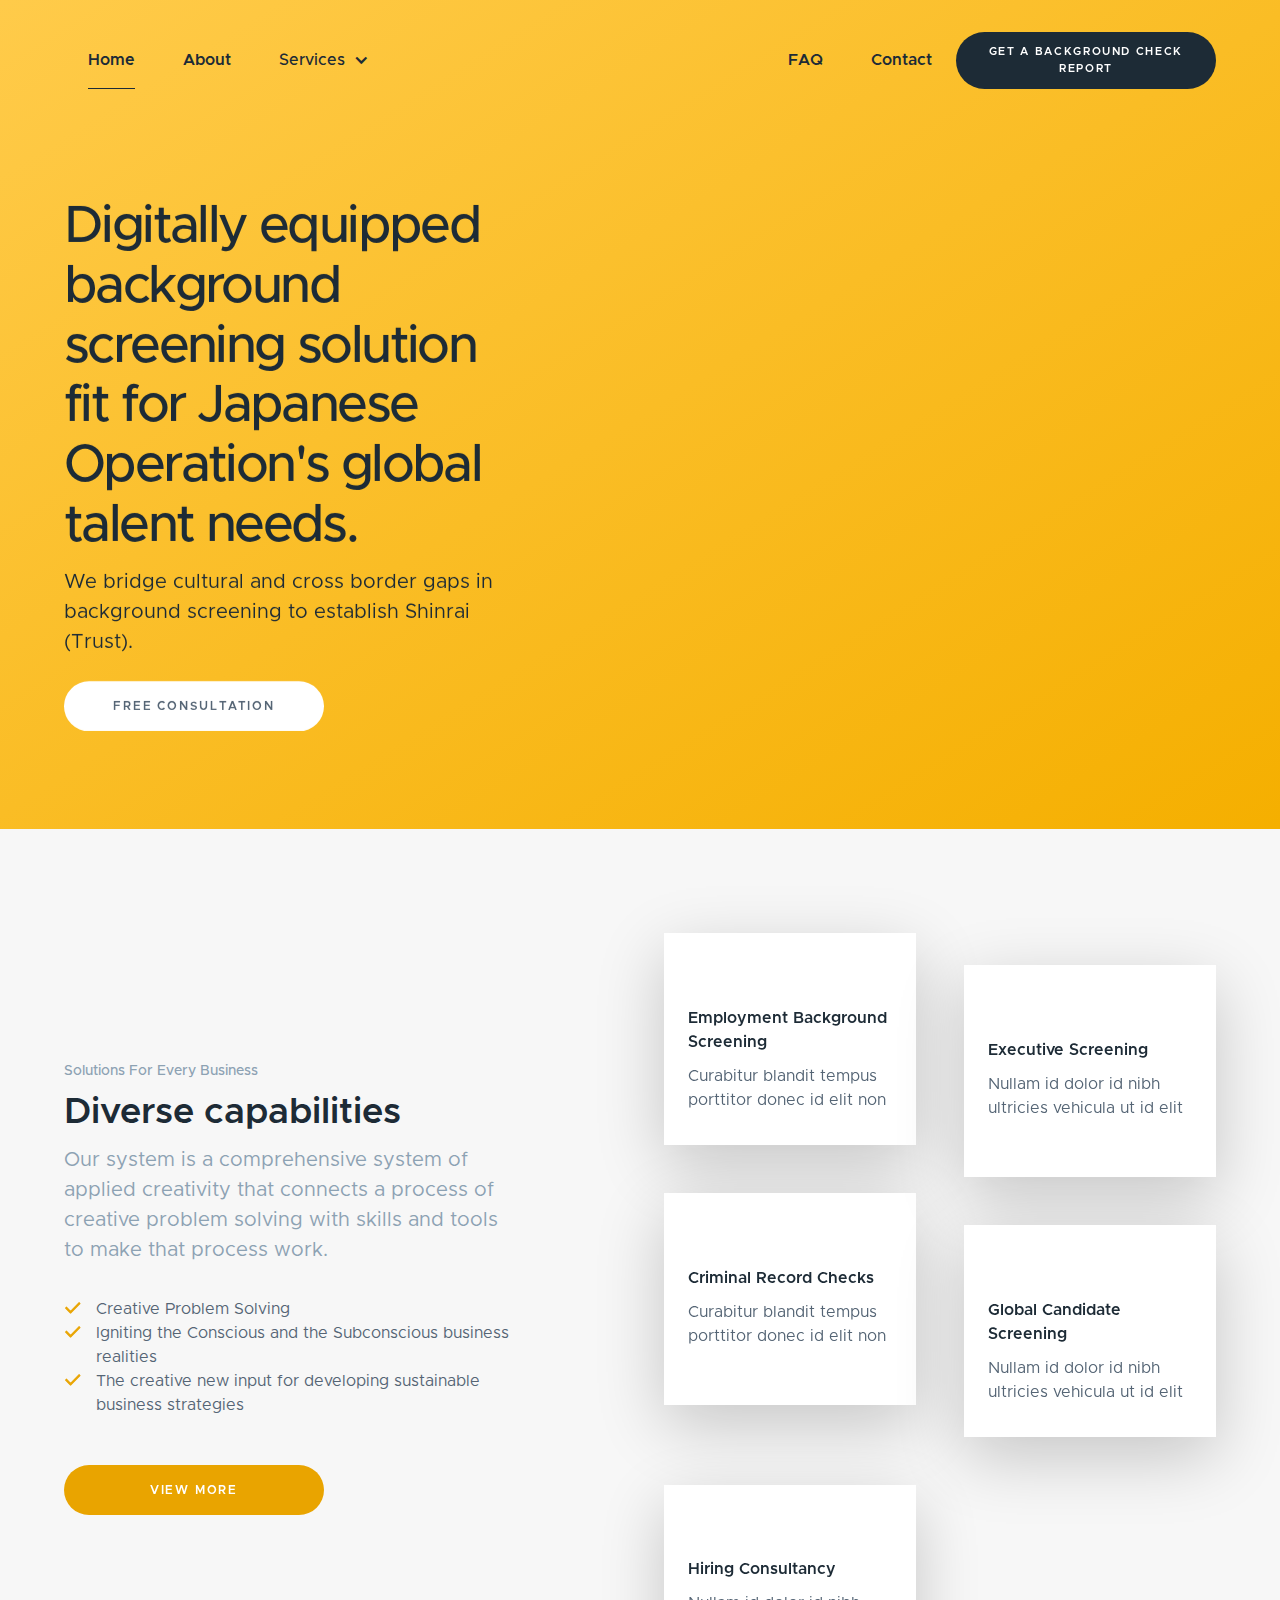
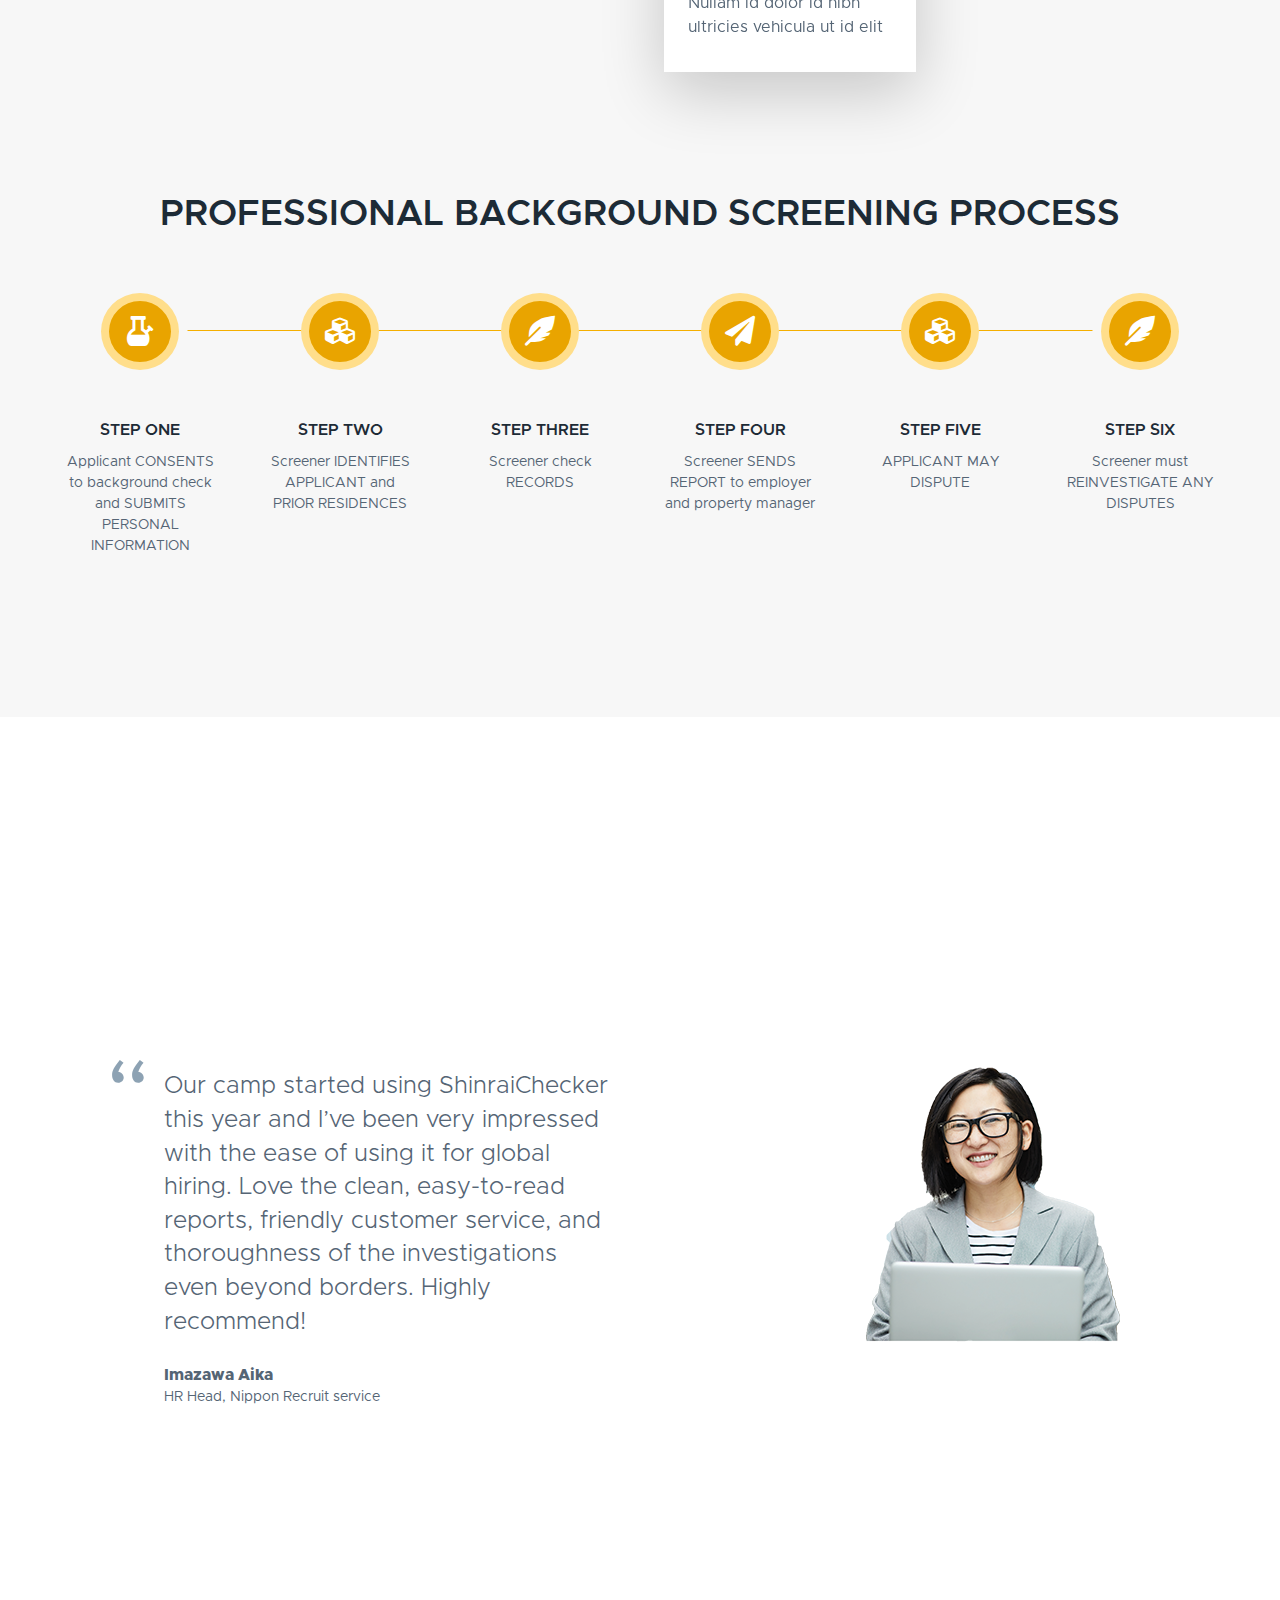
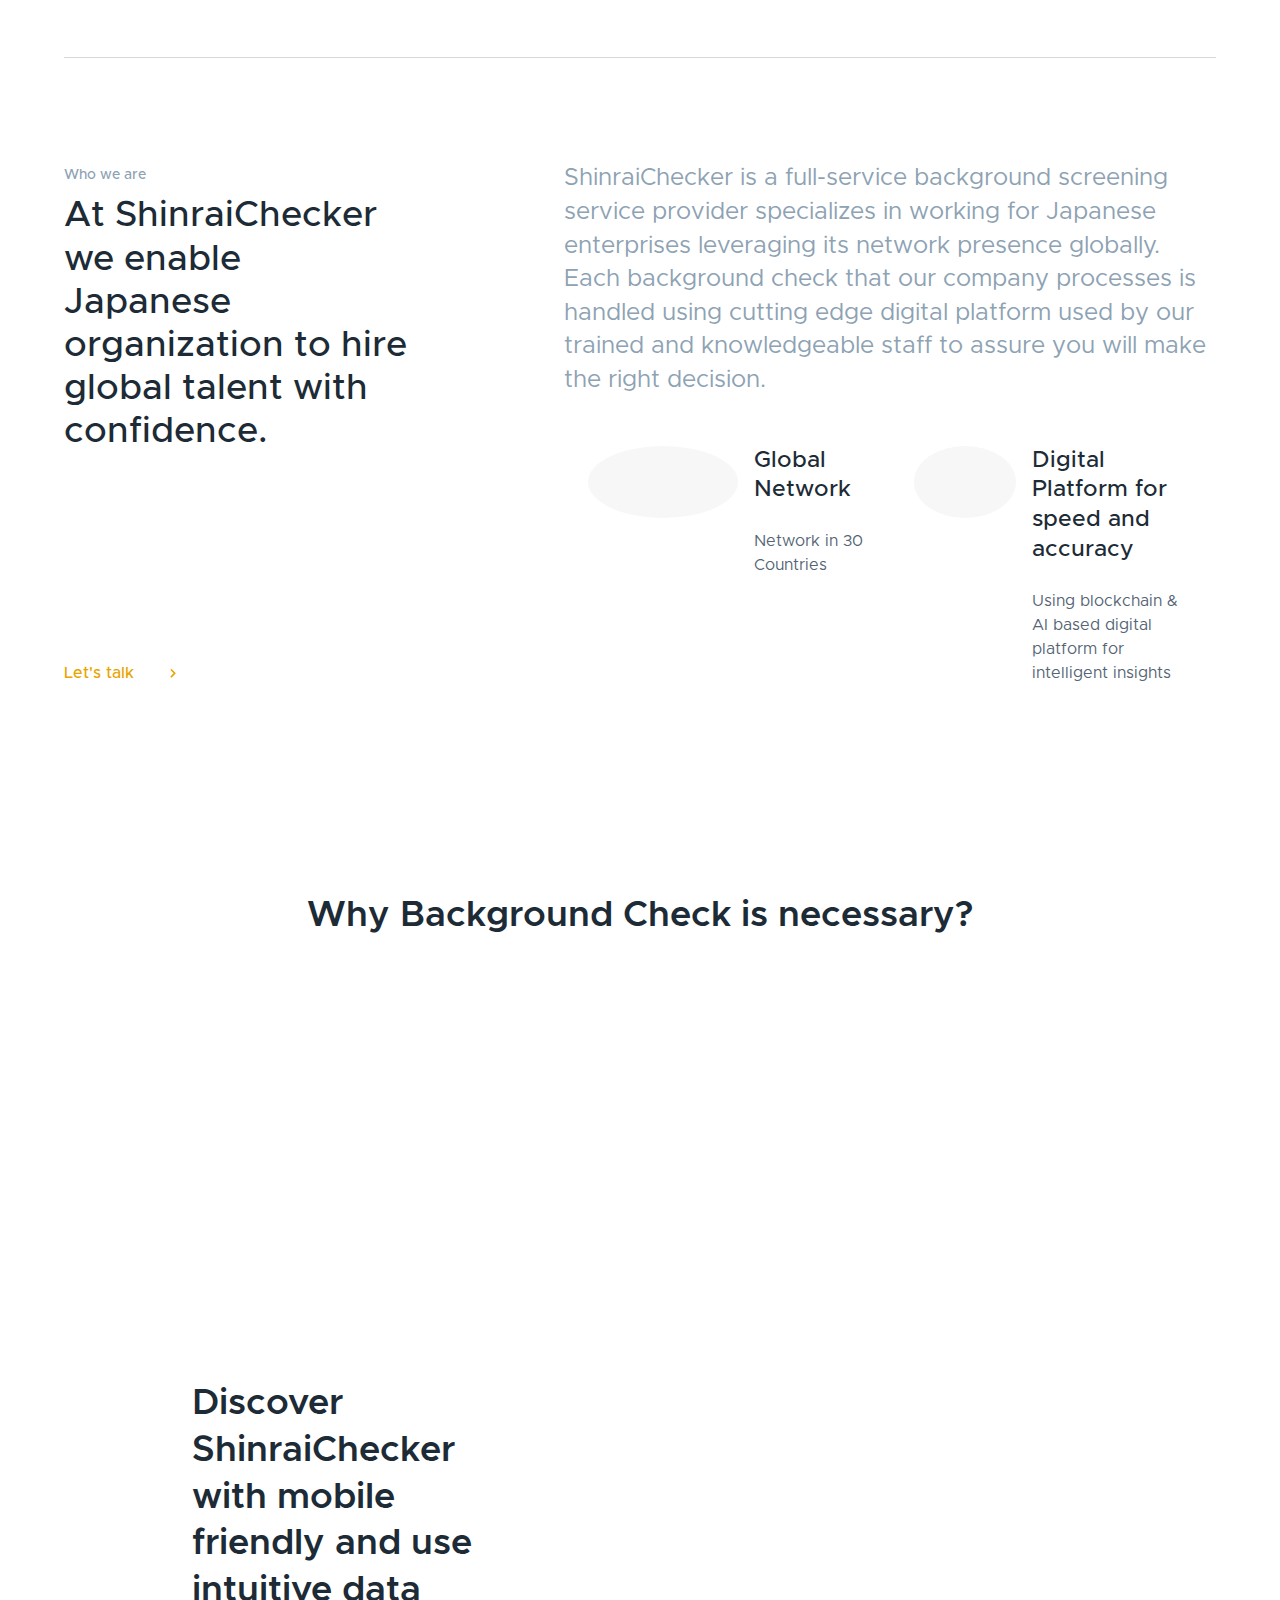
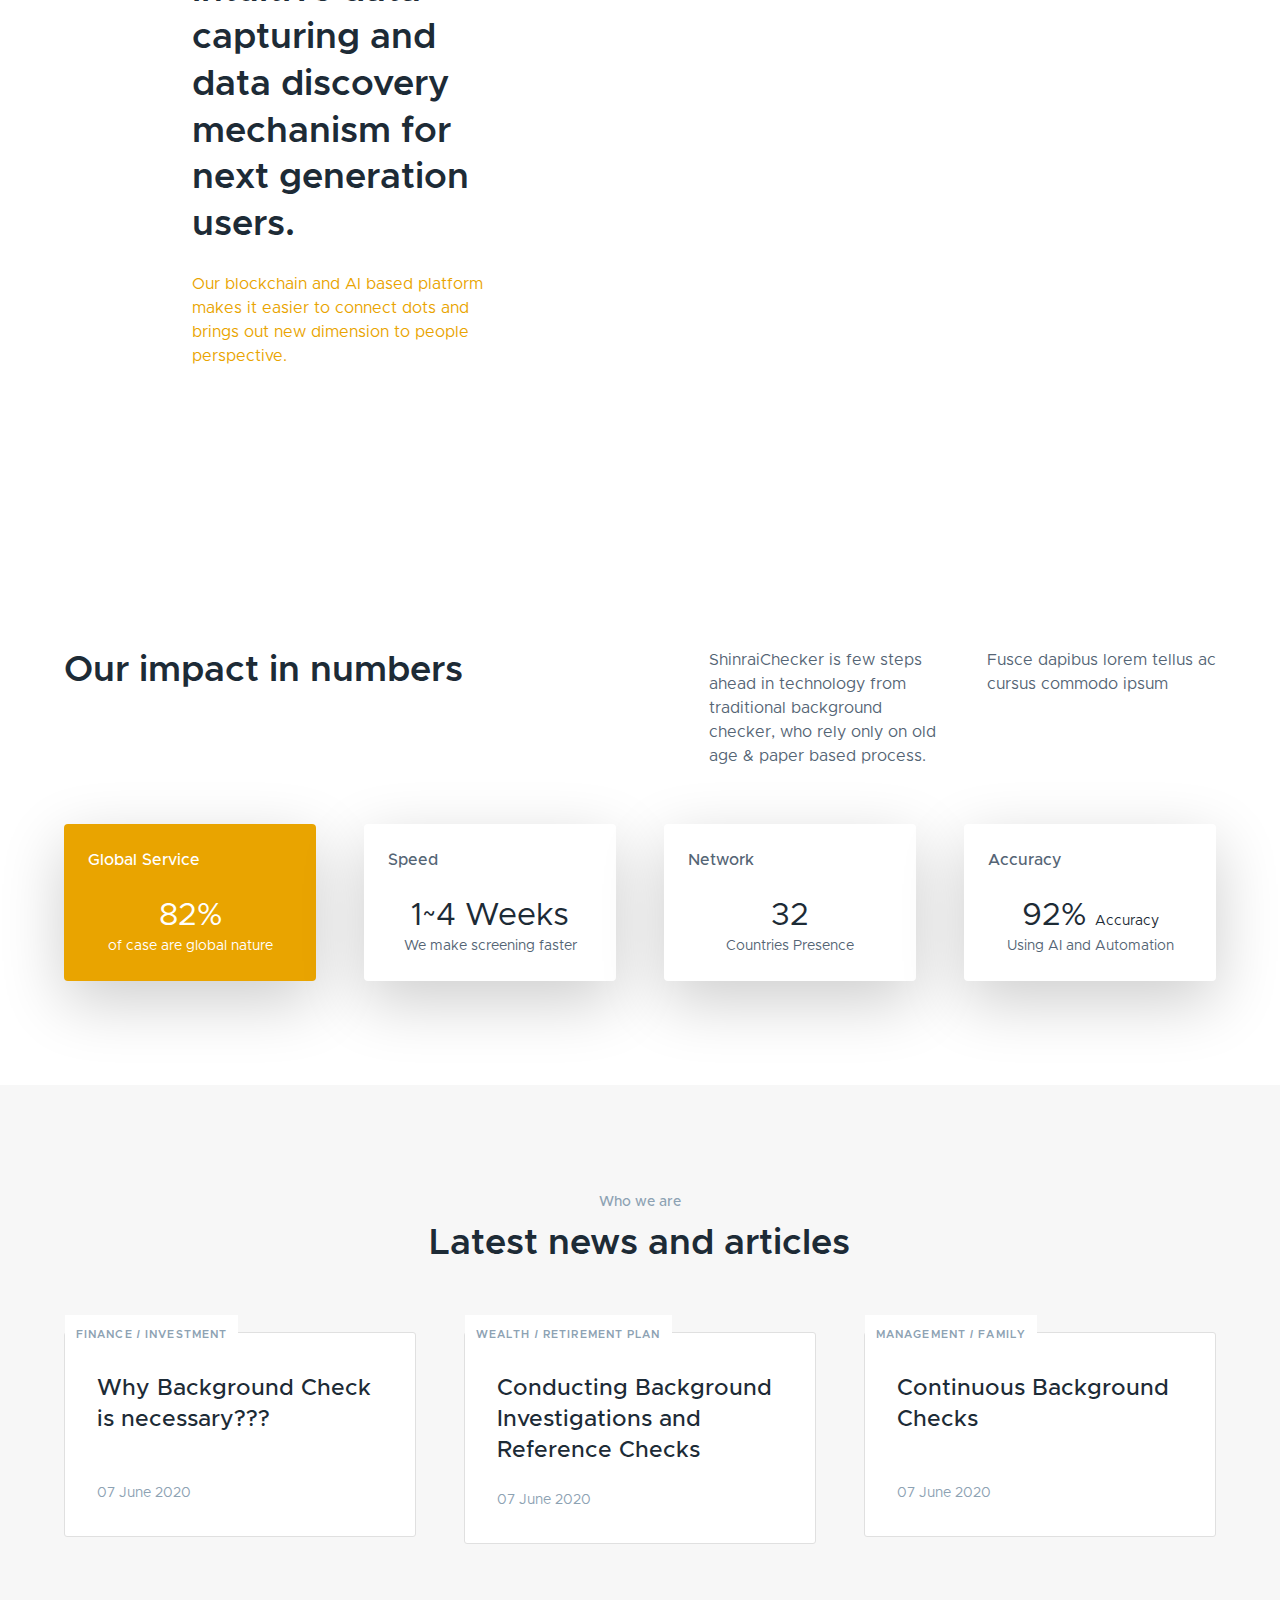
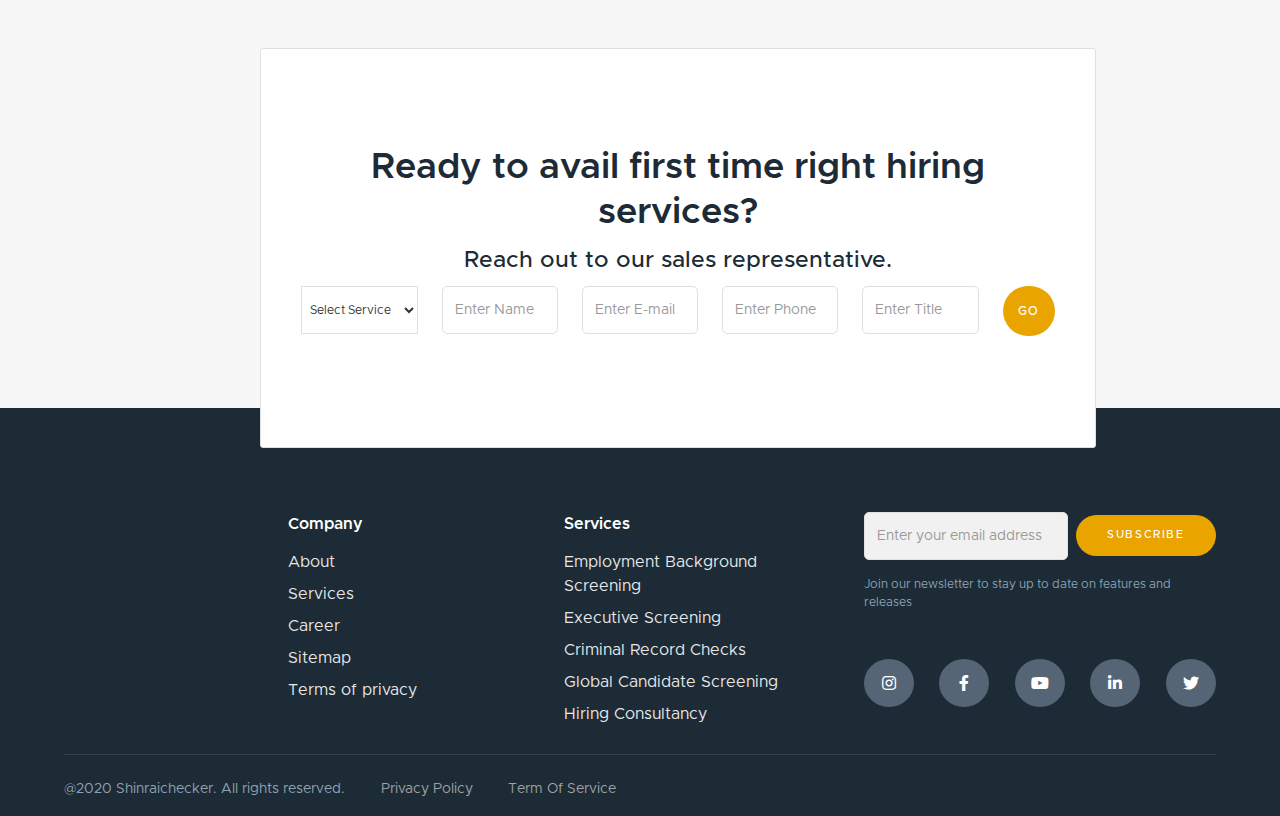
==== commit f5141f17: "Merge pull request #2 from swaraj-jain/master" ====
--- a/shinrai checker/index.html
+++ b/shinrai checker/index.html
@@ -4,13 +4,13 @@
 
 <head>
     <meta charset="utf-8">
-    <title>Calia — Premium Business Consulting HTML template</title>
-    <meta content="Calia — Premium Business Consulting HTML template" property="og:title">
+    <title>Shinrai Checker — Intelligent Solutions for Employment Screening for Japan</title>
+    <meta content="Shinrai Checker — Intelligent Solutions for Employment Screening for Japan" property="og:title">
     <meta content="width=device-width, initial-scale=1" name="viewport">
     <link href="css/normalize.css" rel="stylesheet" type="text/css">
     <link href="css/components.css" rel="stylesheet" type="text/css">
     <link href="css/calia.css" rel="stylesheet" type="text/css">
-    <link href="https://via.placeholder.com/1000x600.png?text=IMAGE" rel="shortcut icon" type="image/x-icon">
+    <link href="image1/favicon.jpeg" rel="shortcut icon" type="image/x-icon">
     <link href="https://via.placeholder.com/1000x600.png?text=IMAGE" rel="apple-touch-icon">
     <script src="https://kit.fontawesome.com/4e16efa13b.js" crossorigin="anonymous"></script>
 </head>
@@ -30,11 +30,11 @@
                                 <div class="dropdown-icon w-icon-dropdown-toggle"></div>
                             </a>
                         </div>
-                        <nav class="dropdown-list w-dropdown-list"><a href="#" class="dropdown-link w-dropdown-link">Employment Background Screening</a><a href="#" class="dropdown-link w-dropdown-link">Executive Screening</a><a href="#" class="dropdown-link w-dropdown-link">Criminal Record Checks</a><a href="#" class="dropdown-link w-dropdown-link">Global Candidate Screening</a><a href="#" class="dropdown-link w-dropdown-link">Hiring Consultancy</a></nav>
+                        <nav class="dropdown-list w-dropdown-list"><a href="employment-background-screening.html" class="dropdown-link w-dropdown-link">Employment Background Screening</a><a href="executive-screening.html" class="dropdown-link w-dropdown-link">Executive Screening</a><a href="criminal-record-checks.html" class="dropdown-link w-dropdown-link">Criminal Record Checks</a><a href="global-candidate-screening.html" class="dropdown-link w-dropdown-link">Global Candidate Screening</a><a href="hiring-consultancy.html" class="dropdown-link w-dropdown-link">Hiring Consultancy</a></nav>
                     </div>
                 </nav>
             </div>
-            <div class="col lg-2 md-basis-auto md-order-first no-margin-bottom-lg"><a href="#" class="brand margin-left-right-24px w-inline-block"><img src="image1/young-entrepreneur-with-document-G8YAVS7.svg" alt=""></a></div>
+            <div class="col lg-2 md-basis-auto md-order-first no-margin-bottom-lg"><a href="#" class=" "><img src="image1/1024%20px%20logo.svg" alt=""></a></div>
             <div class="col no-margin-bottom lg-5">
                 <nav class="navigation-menu justify-end"><a href="blog.html" class="nav-link">FAQ</a><a href="general-contact.html" class="nav-link">Contact</a>
                     <a data-w-id="e02ef0fd-d341-7eaf-5ed3-b53528c9af97" href="quote.html" class="button-primary animated is-small alignself-center is-dark md-margin-top-small w-inline-block">
@@ -47,8 +47,8 @@
                 <div class="iconfont is-offcanvas-close-button"><em class="iconfont__no-italize"></em></div>
             </a>
         </div>
-        <div class="mobile-navigation-bar"><a href="#" class="brand w-inline-block"><img src="https://via.placeholder.com/1000x600.png?text=IMAGE" width="35" alt="" class="logo-image">
-                <div class="logotype">Custom</div>
+        <div class="mobile-navigation-bar"><a href="#" class="brand w-inline-block"><img src="image1/1024%20px%20logo.svg" width="200" alt="" class="logo-image">
+<!--                <div class="logotype">Custom</div>-->
             </a>
             <a data-w-id="83a36909-9554-440b-ec90-d232c2c0c868" href="#" class="burger-button w-inline-block">
                 <div class="iconfont is-burger"><em class="iconfont__no-italize"></em></div>
@@ -70,34 +70,8 @@
             </div>
             <div class="col lg-7"></div>
         </div>
-        <div data-w-id="bfddaba7-bdf9-7caf-a9f9-b00b1d0a3a8a" style="-webkit-transform:translate3d(100PX, 0, 0) scale3d(1, 1, 1) rotateX(0) rotateY(0) rotateZ(0) skew(0, 0);-moz-transform:translate3d(100PX, 0, 0) scale3d(1, 1, 1) rotateX(0) rotateY(0) rotateZ(0) skew(0, 0);-ms-transform:translate3d(100PX, 0, 0) scale3d(1, 1, 1) rotateX(0) rotateY(0) rotateZ(0) skew(0, 0);transform:translate3d(100PX, 0, 0) scale3d(1, 1, 1) rotateX(0) rotateY(0) rotateZ(0) skew(0, 0);opacity:0;filter:blur(5px)" class="decoration-rightside img-hero2"><img src="images1/one.png" sizes="(max-width: 991px) 100vw, 990px" alt="" class="hero-image-2"></div>
+        <div data-w-id="bfddaba7-bdf9-7caf-a9f9-b00b1d0a3a8a" style="-webkit-transform:translate3d(100PX, 0, 0) scale3d(1, 1, 1) rotateX(0) rotateY(0) rotateZ(0) skew(0, 0);-moz-transform:translate3d(100PX, 0, 0) scale3d(1, 1, 1) rotateX(0) rotateY(0) rotateZ(0) skew(0, 0);-ms-transform:translate3d(100PX, 0, 0) scale3d(1, 1, 1) rotateX(0) rotateY(0) rotateZ(0) skew(0, 0);transform:translate3d(100PX, 0, 0) scale3d(1, 1, 1) rotateX(0) rotateY(0) rotateZ(0) skew(0, 0);opacity:0;filter:blur(5px)" class="decoration-rightside img-hero2"><img src="image1/japanese.png" sizes="(max-width: 991px) 100vw, 990px" alt="" class="hero-image-2"></div>
 <!--        <div class="decoration-rightside decor-img2"></div>-->
-    </div>
-    <div class="section">
-        <div class="container">
-            <div class="col block-centered lg-8 md-12 text-align-center">
-                <h2>Dedicated financial services teams</h2>
-                <div class="text-medium low-text-contrast">Our work draws on more than 40 years of experience, delivered by 500 professionals in the world&#x27;s most important financial centers.</div>
-            </div>
-        </div>
-        <div class="container">
-            <div class="col lg-12 text-align-center"><a href="#" class="position-relative w-inline-block w-lightbox"><img src="images1/guy.jpg" sizes="(max-width: 479px) 90vw, (max-width: 767px) 94vw, (max-width: 947px) 95vw, 900px" alt="">
-                    <div class="iconfont is-video-play-btn style2"><em class="iconfont__no-italize"></em></div>
-                    <script type="application/json" class="w-json">
-                    {
-                        "items": [{
-                            "type": "video",
-                            "originalUrl": "https://www.youtube.com/watch?v=7OOVY7zXDvc&autoplay=1",
-                            "url": "https://www.youtube.com/watch?v=7OOVY7zXDvc&autoplay=1",
-                            "html": "<iframe class=\"embedly-embed\" src=\"//cdn.embedly.com/widgets/media.html?src=https%3A%2F%2Fwww.youtube.com%2Fembed%2F7OOVY7zXDvc%3Ffeature%3Doembed%26autoplay%3D1&url=http%3A%2F%2Fwww.youtube.com%2Fwatch%3Fv%3D7OOVY7zXDvc&image=https%3A%2F%2Fi.ytimg.com%2Fvi%2F7OOVY7zXDvc%2Fhqdefault.jpg&args=autoplay%3D1&key=96f1f04c5f4143bcb0f2e68c87d65feb&autoplay=1&type=text%2Fhtml&schema=youtube\" width=\"940\" height=\"528\" scrolling=\"no\" frameborder=\"0\" allow=\"autoplay; fullscreen\" allowfullscreen=\"true\"></iframe>",
-                            "thumbnailUrl": "https://i.ytimg.com/vi/7OOVY7zXDvc/hqdefault.jpg",
-                            "width": 940,
-                            "height": 528
-                        }]
-                    }
-                    </script>
-                </a></div>
-        </div>
     </div>
     <div class="section has-bg-accent">
         <div class="container margin-bottom-quad">
@@ -118,37 +92,46 @@
             <div class="col lg-1 no-margin-bottom"></div>
             <div class="col lg-6 md-12">
                 <div class="w-layout-grid c-services">
-                    <a data-w-id="fa761249-6d2b-3e34-3938-d628130e0297" href="#" class="c-services__card has-shadow has-hover-style-1 w-inline-block">
+                    <a data-w-id="fa761249-6d2b-3e34-3938-d628130e0297" href="employment-background-screening.html" class="c-services__card has-shadow has-hover-style-1 w-inline-block">
                         <div class="c-services__card-outer">
                             <div class="c-services__card-inner"><img src="images1/dollar.svg" width="64" alt="" class="margin-bottom">
-                                <h4 class="c-services__header">Your Personal CFO</h4>
+                                <h4 class="c-services__header">Employment Background Screening</h4>
                                 <div class="margin-bottom is-body-text">Curabitur blandit tempus porttitor donec id elit non </div>
                                 <div class="iconfont"><em class="iconfont__no-italize"></em></div>
                             </div>
                         </div>
                     </a>
-                    <a data-w-id="7890ee21-a296-58b8-3cc2-d2e7ceddf8ff" href="#" class="c-services__card has-shadow has-hover-style-1 slidedown w-inline-block">
+                    <a data-w-id="7890ee21-a296-58b8-3cc2-d2e7ceddf8ff" href="executive-screening.html" class="c-services__card has-shadow has-hover-style-1 slidedown w-inline-block">
                         <div class="c-services__card-outer">
                             <div class="c-services__card-inner"><img src="images1/arrow.svg" width="64" alt="" class="margin-bottom">
-                                <h4 class="c-services__header">Retirement Planning</h4>
+                                <h4 class="c-services__header">Executive Screening</h4>
                                 <div class="margin-bottom is-body-text">Nullam id dolor id nibh ultricies vehicula ut id elit</div>
                                 <div class="iconfont"><em class="iconfont__no-italize"></em></div>
                             </div>
                         </div>
                     </a>
-                    <a data-w-id="73e38929-1fed-4e43-33b4-534bd46306bf" href="#" class="c-services__card has-shadow has-hover-style-1 w-inline-block">
+                    <a data-w-id="73e38929-1fed-4e43-33b4-534bd46306bf" href="criminal-record-checks.html" class="c-services__card has-shadow has-hover-style-1 w-inline-block">
                         <div class="c-services__card-outer">
                             <div class="c-services__card-inner"><img src="images1/link.svg" width="64" alt="" class="margin-bottom">
-                                <h4 class="c-services__header">Investment Management</h4>
+                                <h4 class="c-services__header">Criminal Record Checks</h4>
                                 <div class="margin-bottom is-body-text">Curabitur blandit tempus porttitor donec id elit non </div>
                                 <div class="iconfont"><em class="iconfont__no-italize"></em></div>
                             </div>
                         </div>
                     </a>
-                    <a data-w-id="c3535d5d-8c5e-f24f-ac16-fa52fe089ca1" href="#" class="c-services__card has-shadow has-hover-style-1 slidedown w-inline-block">
+                    <a data-w-id="c3535d5d-8c5e-f24f-ac16-fa52fe089ca1" href="global-candidate-screening.html" class="c-services__card has-shadow has-hover-style-1 slidedown w-inline-block">
                         <div class="c-services__card-outer">
                             <div class="c-services__card-inner"><img src="images1/mudpud.svg" width="64" alt="" class="margin-bottom">
-                                <h4 class="c-services__header">Business Services</h4>
+                                <h4 class="c-services__header">Global Candidate Screening</h4>
+                                <div class="margin-bottom is-body-text">Nullam id dolor id nibh ultricies vehicula ut id elit</div>
+                                <div class="iconfont"><em class="iconfont__no-italize"></em></div>
+                            </div>
+                        </div>
+                    </a>
+                    <a data-w-id="c3535d5d-8c5e-f24f-ac16-fa52fe089ca1" href="hiring-consultancy.html" class="c-services__card has-shadow has-hover-style-1 slidedown w-inline-block">
+                        <div class="c-services__card-outer">
+                            <div class="c-services__card-inner"><img src="images1/mudpud.svg" width="64" alt="" class="margin-bottom">
+                                <h4 class="c-services__header">Hiring Consultancy</h4>
                                 <div class="margin-bottom is-body-text">Nullam id dolor id nibh ultricies vehicula ut id elit</div>
                                 <div class="iconfont"><em class="iconfont__no-italize"></em></div>
                             </div>
@@ -164,7 +147,7 @@
 <!--                <div class="text-medium text-align-center">Our goal is to get to know you and your goals, so we can provide guidance for the best financial decisions for you and also your family&#x27;s future and well being</div>-->
             </div>
             <div class="col lg-8 md-12">
-                <div class="container position-relative md-margin-bottom container-nested">
+                <div class="container position-relative md-margin-bottom container-nested text-align-center">
                     <div class="c-process__line is-brand-color-2 hidden-md"></div>
                     <div class="col lg-3 md-6 md-margin-bottom-quad xs-12">
                         <div class="margin-bottom-double text-align-center">
@@ -214,12 +197,12 @@
     </div>
     <div class="section no-padding-bottom">
         <div class="container flexh-align-center">
-            <div class="col no-margin-bottom lg-6 md-12 order-last"><img src="image1/image2.png" alt=""></div>
+            <div class="col no-margin-bottom lg-6 md-12 order-last"><img id="thisimg" src="image1/image2.png" alt=""></div>
             <div class="col lg-1"></div>
             <div class="col no-margin-bottom lg-5 position-relative md-12">
                 <div class="text-large weight-is-thin margin-bottom">Our camp started using ShinraiChecker this year and I’ve been very impressed with the ease of using it for global hiring. Love the clean, easy-to-read reports, friendly customer service, and thoroughness of the investigations even beyond borders. Highly recommend!</div>
-                <div class="is-bold">Imazawa Kosuke</div>
-                <div class="text-small">CEO of Nippon Recruit service</div>
+                <div class="is-bold">Imazawa Aika</div>
+                <div class="text-small">HR Head, Nippon Recruit service</div>
                 <div class="c-quote__marker">“</div>
             </div>
         </div>
@@ -259,6 +242,34 @@
             </div>
         </div>
     </div>
+    <div class="section">
+        <div class="container">
+            <div class="col block-centered lg-8 md-12 text-align-center">
+                <h2>Why Background Check is necessary?</h2>
+<!--                <div class="text-medium low-text-contrast">Our work draws on more than 40 years of experience, delivered by 500 professionals in the world&#x27;s most important financial centers.</div>-->
+            </div>
+        </div>
+        <div class="container">
+            <div class="col lg-12 text-align-center"><a href="#" class="position-relative w-inline-block w-lightbox"><img src="image1/statistics.jpeg" sizes="(max-width: 479px) 90vw, (max-width: 767px) 94vw, (max-width: 947px) 95vw, 900px" alt="">
+<!--
+                    <div class="iconfont is-video-play-btn style2"><em class="iconfont__no-italize"></em></div>
+                    <script type="application/json" class="w-json">
+                    {
+                        "items": [{
+                            "type": "video",
+                            "originalUrl": "https://www.youtube.com/watch?v=7OOVY7zXDvc&autoplay=1",
+                            "url": "https://www.youtube.com/watch?v=7OOVY7zXDvc&autoplay=1",
+                            "html": "<iframe class=\"embedly-embed\" src=\"//cdn.embedly.com/widgets/media.html?src=https%3A%2F%2Fwww.youtube.com%2Fembed%2F7OOVY7zXDvc%3Ffeature%3Doembed%26autoplay%3D1&url=http%3A%2F%2Fwww.youtube.com%2Fwatch%3Fv%3D7OOVY7zXDvc&image=https%3A%2F%2Fi.ytimg.com%2Fvi%2F7OOVY7zXDvc%2Fhqdefault.jpg&args=autoplay%3D1&key=96f1f04c5f4143bcb0f2e68c87d65feb&autoplay=1&type=text%2Fhtml&schema=youtube\" width=\"940\" height=\"528\" scrolling=\"no\" frameborder=\"0\" allow=\"autoplay; fullscreen\" allowfullscreen=\"true\"></iframe>",
+                            "thumbnailUrl": "https://i.ytimg.com/vi/7OOVY7zXDvc/hqdefault.jpg",
+                            "width": 940,
+                            "height": 528
+                        }]
+                    }
+                    </script>
+                </a></div>-->
+            </div>
+        </div>
+    </div>  
     <div class="section no-padding-top-bottom">
         <div class="container is-wide">
             <div class="col lg-12 no-margin-bottom">
@@ -267,7 +278,7 @@
                         <div class="col lg-8 md-12"></div>
                         <div class="col no-margin-bottom lg-4 md-12 is-body-text-color">
                             <div class="c-imageblock-link__text margin-bottom is-heading-color">Discover ShinraiChecker with mobile friendly and use intuitive data capturing and data discovery mechanism for next generation users.</div>
-                            <div class="margin-bottom-double">Our blockchain and AI based platform makes it easier to connect dots and brings out new dimension to people perspective.</div><a href="#" class="cta-link"><span class="margin-right">Find out more</span> <span class="fa c-cta1_arrow-hovered"></span> <span class="fa c-cta1__arrow-normal"></span></a>
+                            <div class="margin-bottom-double">Our blockchain and AI based platform makes it easier to connect dots and brings out new dimension to people perspective.</div><a href="#" class="cta-link"></a>
                         </div>
                     </div>
                 </div>
@@ -339,29 +350,32 @@
                     <div class="c-gridpost__category style3"><a href="#" class="c-gridpost__category-link">finance</a> / <a href="#" class="c-gridpost__category-link">investment</a></div>
                     <a href="#" class="c-gridpost__clickable w-inline-block">
                         <div class="c-gridpost__text style2">
-                            <h3 class="margin-bottom">What I’ve Learned Working In Finance For Six Years</h3>
+                            <h3 class="margin-bottom">Why Background Check is necessary???</h3>
+                            <br>
+                            
                             <div class="text-small low-text-contrast">07 June 2020</div>
                         </div>
                     </a>
                 </div>
             </div>
             <div class="col lg-4 md-12">
-                <div class="c-gridpost__card"><img src="images1/bear.jpg" sizes="(max-width: 479px) 90vw, (max-width: 767px) 93vw, (max-width: 991px) 95vw, 29vw" alt="" class="c-gridpost__image">
+                <div class="c-gridpost__card"><img src="image1/background-checks.jpg" sizes="(max-width: 479px) 90vw, (max-width: 767px) 93vw, (max-width: 991px) 95vw, 29vw" alt="" class="c-gridpost__image">
                     <div class="c-gridpost__category style3"><a href="#" class="c-gridpost__category-link">Wealth</a> / <a href="#" class="c-gridpost__category-link">retirement plan</a></div>
-                    <a href="#" class="c-gridpost__clickable w-inline-block">
+                    <a href="https://www.shrm.org/resourcesandtools/tools-and-samples/toolkits/pages/conductingbackgroundinvestigations.aspx" class="c-gridpost__clickable w-inline-block">
                         <div class="c-gridpost__text style2">
-                            <h3 class="margin-bottom">The New Rules of Personal Finance in Wealth Management</h3>
+                            <h3 class="margin-bottom">Conducting Background Investigations and Reference Checks</h3>
                             <div class="text-small low-text-contrast">07 June 2020</div>
                         </div>
                     </a>
                 </div>
             </div>
             <div class="col lg-4 md-12">
-                <div class="c-gridpost__card"><img src="images1/fish.jpg" alt="" class="c-gridpost__image">
+                <div class="c-gridpost__card"><img src="image1/continuous.jpg" alt="" class="c-gridpost__image">
                     <div class="c-gridpost__category style3"><a href="#" class="c-gridpost__category-link">management</a> / <a href="#" class="c-gridpost__category-link">family</a></div>
-                    <a href="#" class="c-gridpost__clickable w-inline-block">
+                    <a href="https://www.forbes.com/sites/jessicabaron/2018/12/10/new-continuous-background-checks-will-take-a-deeper-look-at-your-personal-life/#2c50805257e3" class="c-gridpost__clickable w-inline-block">
                         <div class="c-gridpost__text style2">
-                            <h3 class="margin-bottom">Thoughts from Crypto Finance Conference in Swiss 2020</h3>
+                            <h3 class="margin-bottom">Continuous Background Checks</h3>
+                            <br>
                             <div class="text-small low-text-contrast">07 June 2020</div>
                         </div>
                     </a>
@@ -373,15 +387,27 @@
         <div class="container is-narrow">
             <div class="col block-centered lg-10 md-12">
                 <div class="c-financial-finder">
-                    <h2 class="text-align-center md-size-h3">Ready to Start a Conversation?<br>Find a Financial Advisor Near You</h2>
-                    <div class="text-align-center margin-bottom">Filter by investment need, ZIP code or view all Financial advisors.</div>
+                    <h2 class="text-align-center md-size-h3">Ready to avail first time right hiring services?</h2>        
+                    <h3 class="text-align-center md-size-h3">Reach out to our sales representative.</h3>
                     <div class="w-form">
-                        <form id="email-form-2" name="email-form-2" data-name="Email Form 2" class="c-horizontal-form"><select id="field" name="field" class="form-select no-margin-bottom-lg md-margin-bottom w-select">
-                                <option value="Select investment need">Select investment need</option>
-                                <option value="Tax planning">Tax planning</option>
-                                <option value="Estate planning">Estate planning</option>
-                                <option value="Retirement planning">Retirement planning</option>
-                            </select><input type="text" class="form-input-text no-margin-bottom-lg margin-left margin-right md-no-margin-lr w-input" maxlength="256" name="Zip-code" data-name="Zip code" placeholder="Enter Zip code" id="Zip-code" required=""><input type="submit" value="Go" data-wait="Please wait..." class="button-primary min-width-70 w-button"></form>
+                        <form id="email-form-2" name="email-form-2" data-name="Email Form 2" class="c-horizontal-form"><select id="field" name="field" class="form-select margin-right no-margin-bottom-lg md-margin-bottom w-select">
+                                <option value="Select investment need">Select Service</option>
+                                <option value="Tax planning">Employment Background Screening</option>
+                                <option value="Estate planning">Executive Screening</option>
+                                <option value="Retirement planning">Criminal Record Checks</option>
+                                <option value="Retirement planning">Global Candidate Screening</option>
+                                <option value="Retirement planning">Hiring Consultancy</option>
+                        </select>
+                            <input type="text" class="form-input-text no-margin-bottom-lg  margin-right md-no-margin-lr w-input" maxlength="256" name="Zip-code" data-name="Zip code" placeholder="Enter Name" id="Zip-code" required="">
+                            
+                            <input type="text" class="form-input-text no-margin-bottom-lg  margin-right md-no-margin-lr w-input" maxlength="256" name="Zip-code" data-name="Zip code" placeholder="Enter E-mail" id="Zip-code" required="">
+                            
+                            <input type="text" class="form-input-text no-margin-bottom-lg  margin-right md-no-margin-lr w-input" maxlength="256" name="Zip-code" data-name="Zip code" placeholder="Enter Phone" id="Zip-code" required="">
+                            
+                            <input type="text" class="form-input-text no-margin-bottom-lg  margin-right md-no-margin-lr w-input" maxlength="256" name="Zip-code" data-name="Zip code" placeholder="Enter Title" id="Zip-code" required="">
+                            
+                            <input type="submit" value="Go" data-wait="Please wait..." class="button-primary min-width-70 w-button">
+                            </form>
                         <div class="w-form-done">
                             <div>Thank you! Your submission has been received!</div>
                         </div>
@@ -389,7 +415,7 @@
                             <div>Oops! Something went wrong while submitting the form.</div>
                         </div>
                     </div>
-                    <div class="text-xsmall text-align-center low-text-contrast">Check the background of Our Firm and Investment Professionals on <a href="#">FINRA&#x27;s Broker/Check</a>.</div>
+<!--                    <div class="text-xsmall text-align-center low-text-contrast">Check the background of Our Firm and Investment Professionals on <a href="#">FINRA&#x27;s Broker/Check</a>.</div>-->
                 </div>
             </div>
         </div>
@@ -397,18 +423,24 @@
     <!-- Footer Start -->
     <footer class="section section-footer-dark padding-bottom-16">
         <div class="container margin-bottom">
-            <div class="col lg-2 md-12 md-order-first"><img src="images/-asset-calia-light.svg" alt=""></div>
+           
+            <div class="col lg-2 md-12 md-order-first">
+            <br>
+           <br>
+            <img src="image1/1024%20px%20logo.svg" alt=""></div>
             <div class="col lg-6 md-12 no-margin-bottom-lg">
                 <div class="container container-nested">
-                    <div class="col lg-4 md-12 no-margin-bottom-lg">
+                    <div class="col lg-6 md-12 no-margin-bottom-lg">
                         <h4 class="on-dark">Company</h4><a href="about.html" class="footer-nav-link on-dark">About</a><a href="services.html" class="footer-nav-link on-dark">Services</a><a href="#" class="footer-nav-link on-dark">Career</a><a href="#" class="footer-nav-link on-dark">Sitemap</a><a href="#" class="footer-nav-link on-dark">Terms of privacy</a>
                     </div>
-                    <div class="col lg-4 md-12 no-margin-bottom-lg">
-                        <h4 class="on-dark">Finance services</h4><a href="#" class="footer-nav-link on-dark">Finance transformation</a><a href="#" class="footer-nav-link on-dark">Lean finance</a><a href="#" class="footer-nav-link on-dark">Finance strategy</a><a href="#" class="footer-nav-link on-dark">Post—merger finance integration</a>
-                    </div>
+                    <div class="col lg-6 md-12 no-margin-bottom-lg">
+                        <h4 class="on-dark">Services</h4><a href="employment-background-screening.html" class="footer-nav-link on-dark">Employment Background Screening</a><a href="executive-screening.html" class="footer-nav-link on-dark">Executive Screening</a><a href="criminal-record-checks.html" class="footer-nav-link on-dark">Criminal Record Checks</a><a href="global-candidate-screening.html" class="footer-nav-link on-dark">Global Candidate Screening</a><a href="hiring-consultancy.html" class="footer-nav-link on-dark">Hiring Consultancy</a>
+                    </div>
+<!--
                     <div class="col lg-4 md-12 no-margin-bottom">
                         <h4 class="on-dark">Industries</h4><a href="#" class="footer-nav-link on-dark">Building and Construction</a><a href="#" class="footer-nav-link on-dark">Consumer Markets</a><a href="#" class="footer-nav-link on-dark">Defence and Aerospace</a><a href="#" class="footer-nav-link on-dark">Family enterprise</a>
                     </div>
+-->
                 </div>
             </div>
             <div class="col lg-4 md-12 no-margin-bottom">
@@ -449,12 +481,14 @@
         <div class="container">
             <div class="col lg-6 no-margin-bottom md-12 md-order-last">
                 <div class="low-text-contrast text-small flexh-space-between md-flex-vertical">
-                    <div class="md-order-last">©2019 Calia by detheme. All rights reserved. </div><a href="#" class="footer-bottom-link">Privacy Policy</a><a href="#" class="footer-bottom-link">Term Of Service</a>
-                </div>
-            </div>
+                    <div class="md-order-last">@2020 Shinraichecker. All rights reserved. </div><a href="#" class="footer-bottom-link">Privacy Policy</a><a href="#" class="footer-bottom-link">Term Of Service</a>
+                </div>
+            </div>
+<!--
             <div class="col lg-6 no-margin-bottom md-12">
                 <div class="w100 text-align-right footer-bottom md-text-align-left margin-bottom">Made in Surabaja, Indonesia</div>
             </div>
+-->
         </div>
     </footer>
     <!-- Footer End -->
--- a/shinrai checker/css/calia.css
+++ b/shinrai checker/css/calia.css
@@ -242,6 +242,16 @@
   font-size: 18px;
   line-height: 22px;
 }
+#thisimg{
+  margin-left: 30%;
+  margin-top: 189px;
+}
+@media(max-width:1200px){
+  #thisimg{
+    padding:auto;
+    
+  }
+}
 
 figure {
   margin-bottom: 10px;
@@ -330,7 +340,9 @@
   -ms-flex-item-align: center;
   -ms-grid-row-align: center;
   align-self: center;
-}
+  margin: auto;
+}
+
 
 .container.container-nested.is-wrapped {
   -webkit-flex-wrap: wrap;
@@ -1558,6 +1570,7 @@
   margin-right: auto;
   margin-left: auto;
 }
+
 
 .block-centered.img {
   overflow: hidden;
@@ -4638,7 +4651,7 @@
 }
 
 .c-imageblock-link.img2 {
-  background-image: url('https://via.placeholder.com/1000x600.png?text=IMAGE');
+  background-image: url('../images1/with-phone.jpg');
   background-position: 50% 40%;
   background-size: cover;
   background-repeat: no-repeat;
@@ -4761,6 +4774,29 @@
   border-color: #e0e0e0;
   border-radius: 3px;
   background-color: #fff;
+  width: 110%;
+}
+@media(max-width-1200px){
+  .c-financial-finder{
+    width: 90%;
+  }
+}
+#field{
+  width: 110%;
+  font-size: 12px;
+  padding-right: 10px;
+  padding-left: 4px;
+}
+@media(max-width:1200px){
+  #field{
+    width: 100%;
+    font-size: 12px;
+    padding-right: 10px;
+    padding-left: 4px;
+  }
+  .c-financial-finder{
+    width: 100%;
+  }
 }
 
 .hero-image-2 {
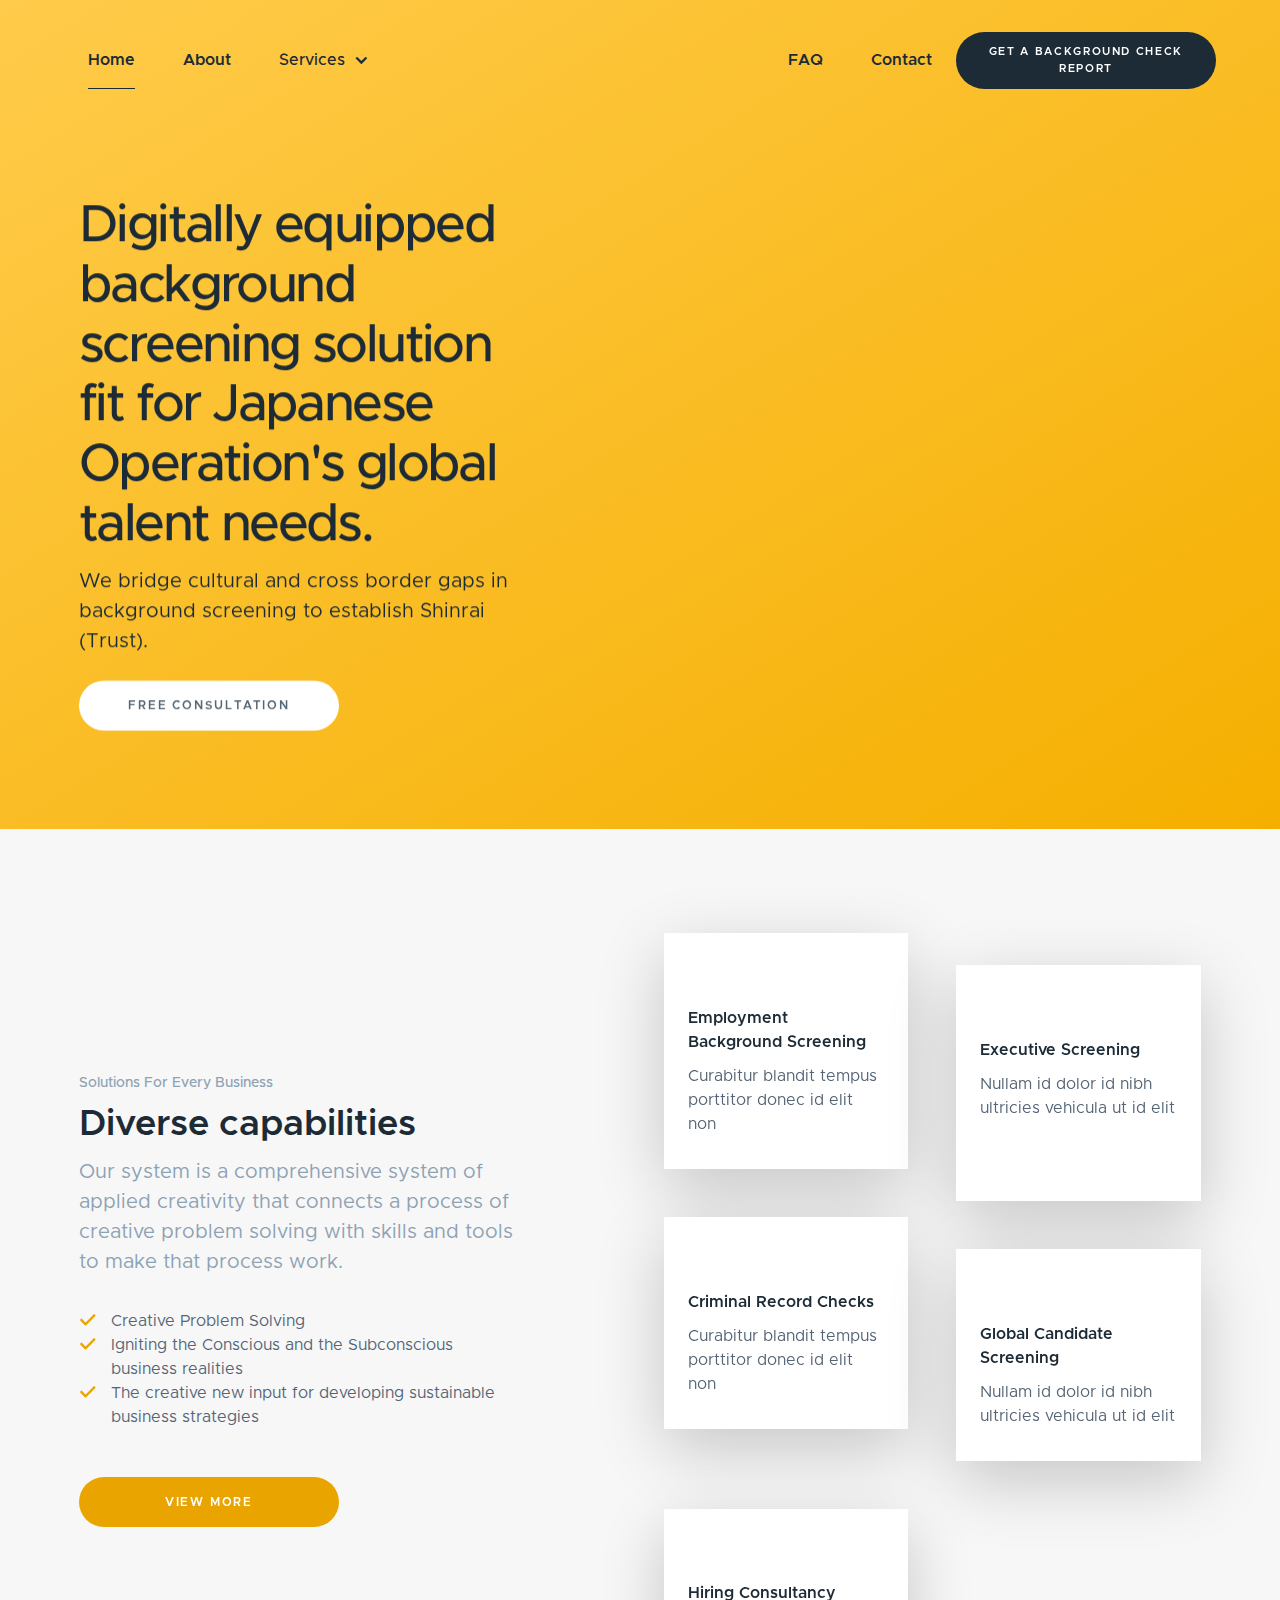
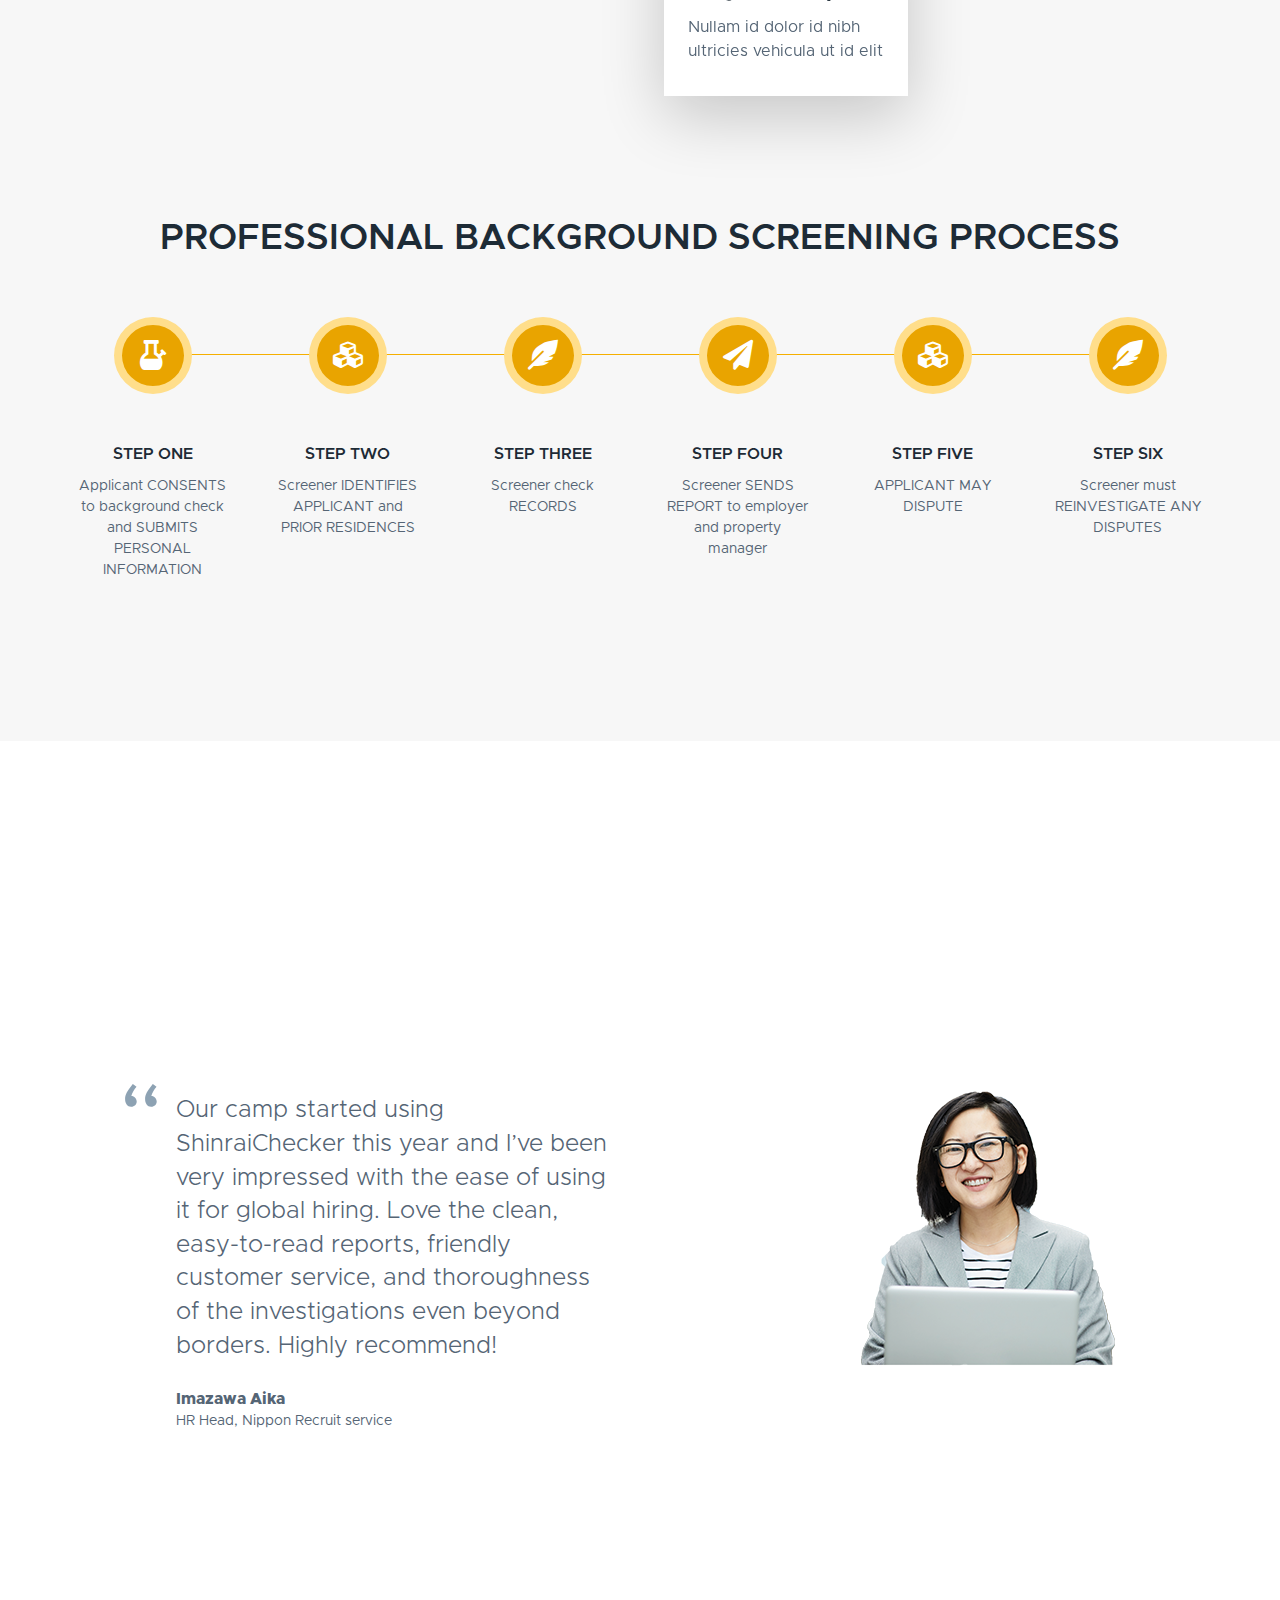
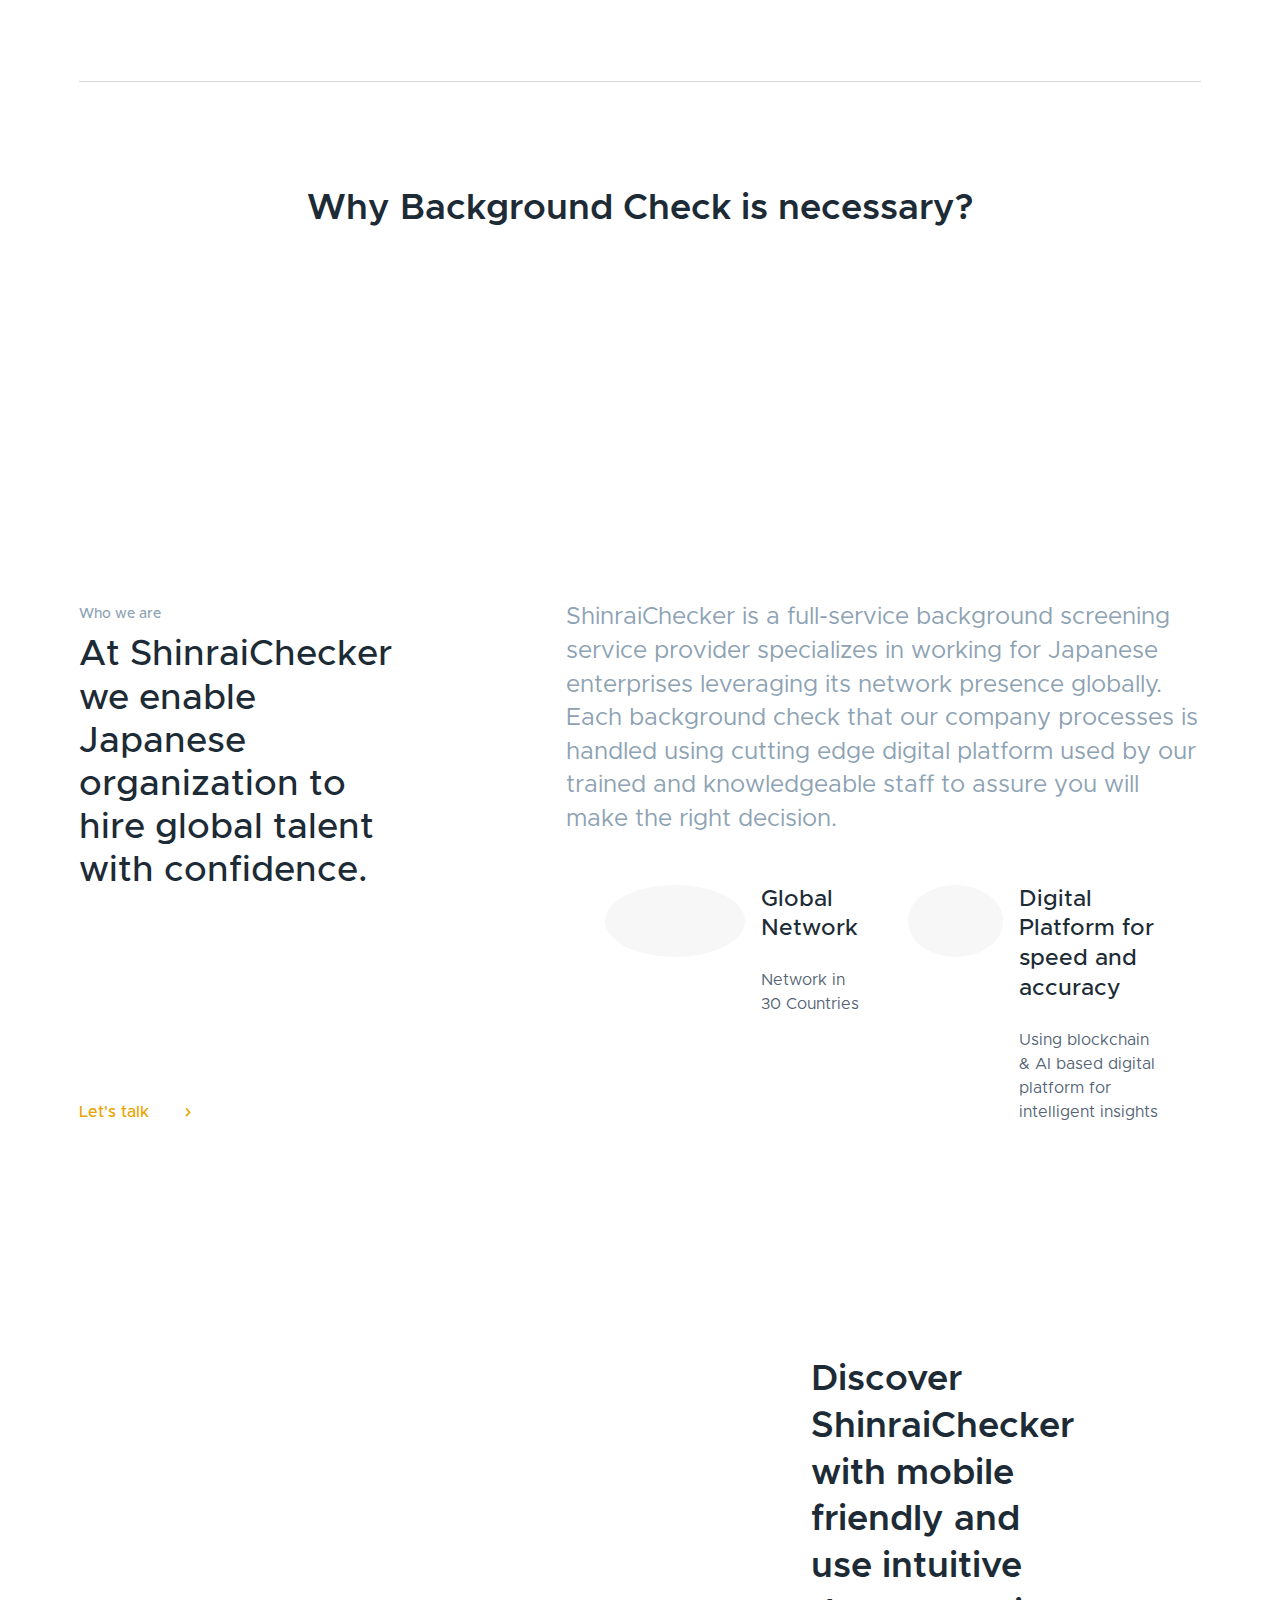
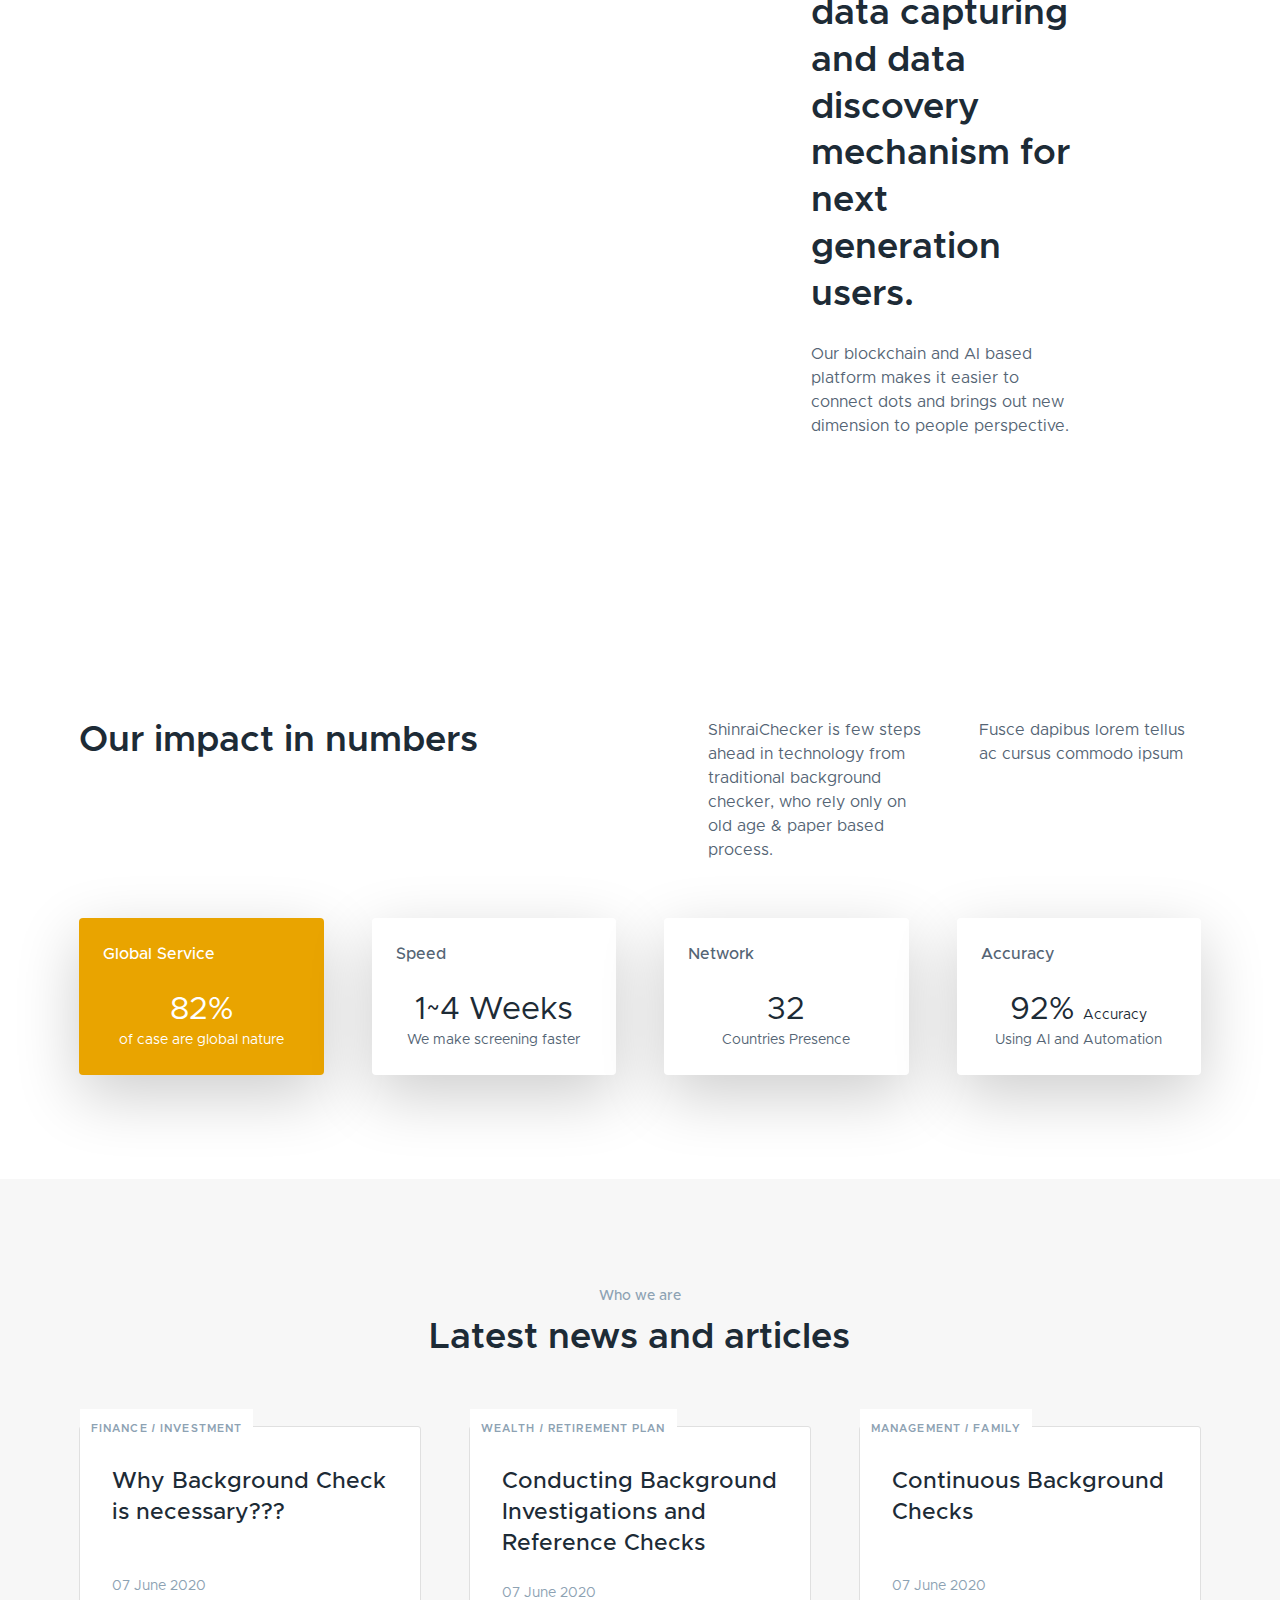
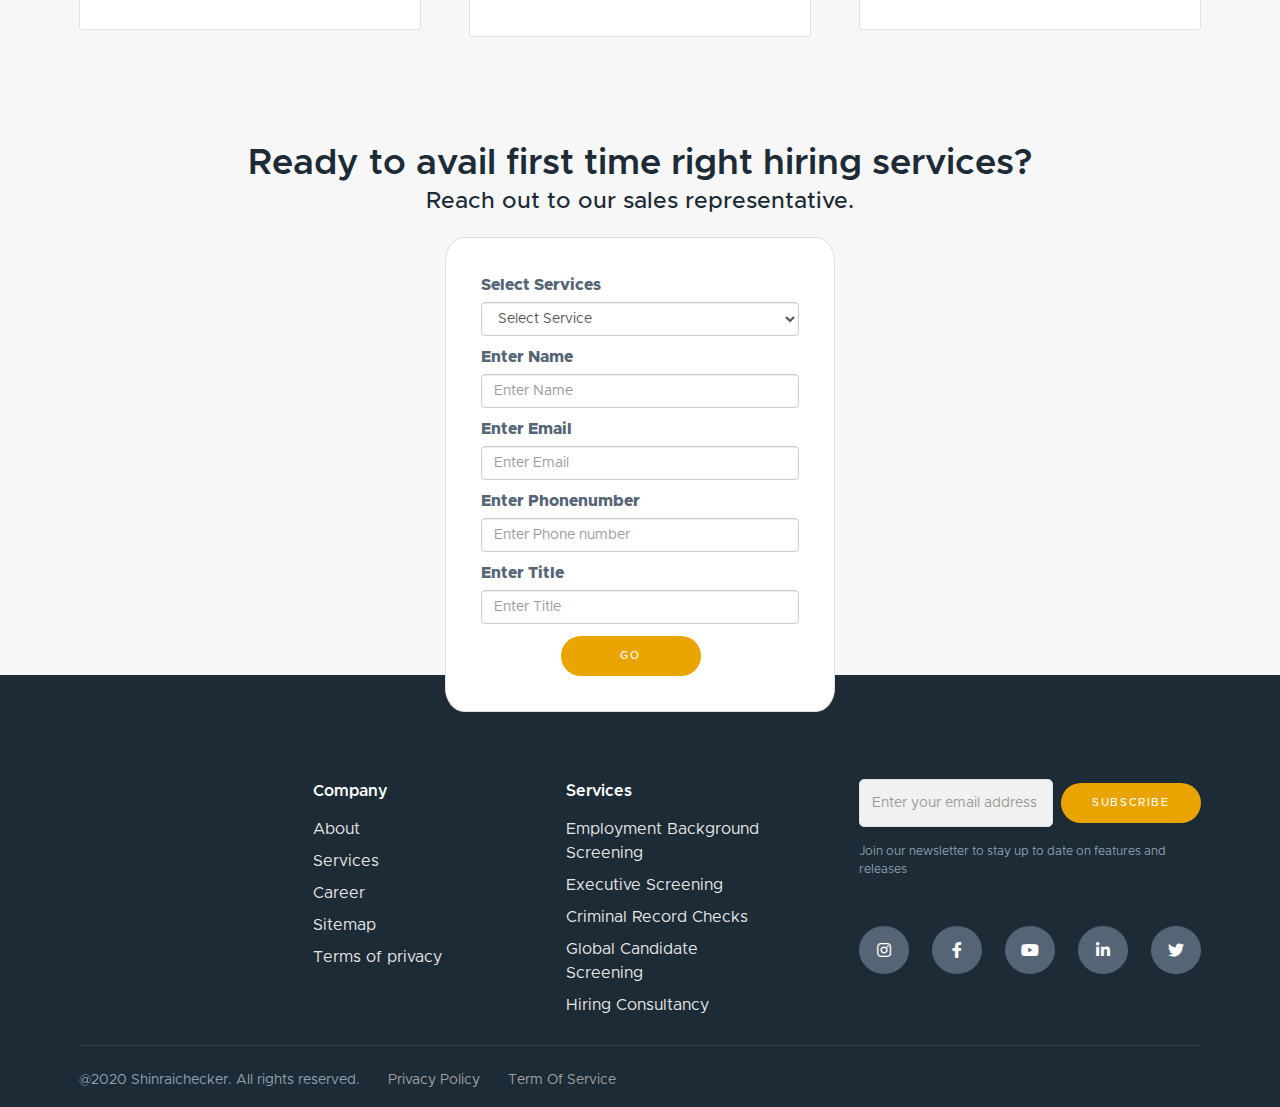
==== commit d91871c1: "acr to clind form" ====
--- a/shinrai checker/index.html
+++ b/shinrai checker/index.html
@@ -5,6 +5,7 @@
 <head>
     <meta charset="utf-8">
     <title>Shinrai Checker — Intelligent Solutions for Employment Screening for Japan</title>
+    <link rel="stylesheet" href="https://maxcdn.bootstrapcdn.com/bootstrap/3.3.7/css/bootstrap.min.css" integrity="sha384-BVYiiSIFeK1dGmJRAkycuHAHRg32OmUcww7on3RYdg4Va+PmSTsz/K68vbdEjh4u" crossorigin="anonymous">
     <meta content="Shinrai Checker — Intelligent Solutions for Employment Screening for Japan" property="og:title">
     <meta content="width=device-width, initial-scale=1" name="viewport">
     <link href="css/normalize.css" rel="stylesheet" type="text/css">
@@ -212,36 +213,7 @@
             </div>
         </div>
     </div>
-    <div class="section">
-        <div class="container flex-horizontal">
-            <div class="col lg-4 flexv-space-between md-12">
-                <div>
-                    <div class="pre-title">Who we are</div>
-                    <div class="size-h2">At ShinraiChecker we enable Japanese organization to hire global talent with confidence.</div>
-                </div><a href="#" class="cta-link"><span class="margin-right">Let&#x27;s talk</span><span class="fa c-cta1_arrow-hovered"></span> <span class="fa c-cta1__arrow-normal"></span></a>
-            </div>
-            <div class="col lg-1 no-margin-bottom"></div>
-            <div class="col lg-7 no-margin-bottom-lg md-12">
-                <div class="margin-bottom-double text-large low-text-contrast">ShinraiChecker is a full-service background screening service provider specializes in working for Japanese enterprises leveraging its network presence globally. Each background check that our company processes is handled using cutting edge digital platform used by our trained and knowledgeable staff to assure you will make the right decision.</div>
-                <div class="container container-nested">
-                    <div class="col lg-6 md-12 md-margin-bottom-small flexh-align-top">
-                        <div class="c-iconbox1__icon"><img src="https://www.wp-successranking.com/wp-content/uploads/2016/12/WP-SR-Presence.png" alt=""></div>
-                        <div>
-                            <div class="size-h3 margin-bottom">Global Network</div>
-                            <div>Network in 30 Countries </div>
-                        </div>
-                    </div>
-                    <div class="col lg-6 md-12 md-margin-bottom-small flexh-align-top">
-                        <div class="c-iconbox1__icon"><img src="https://cdn3.iconfinder.com/data/icons/gamification-glyph/64/internet-technology-connect-digital-communication-512.png" alt=""></div>
-                        <div>
-                            <div class="size-h3 margin-bottom">Digital Platform for speed and accuracy</div>
-                            <div>Using blockchain & AI based digital platform for intelligent insights </div>
-                        </div>
-                    </div>
-                </div>
-            </div>
-        </div>
-    </div>
+
     <div class="section">
         <div class="container">
             <div class="col block-centered lg-8 md-12 text-align-center">
@@ -270,13 +242,49 @@
             </div>
         </div>
     </div>  
+    <div class="section">
+        <div class="container flex-horizontal">
+            <div class="col lg-4 flexv-space-between md-12">
+                <div>
+                    <div class="pre-title">Who we are</div>
+                    <div class="size-h2">At ShinraiChecker we enable Japanese organization to hire global talent with confidence.</div>
+                </div><a href="#" class="cta-link"><span class="margin-right">Let&#x27;s talk</span><span class="fa c-cta1_arrow-hovered"></span> <span class="fa c-cta1__arrow-normal"></span></a>
+            </div>
+            <div class="col lg-1 no-margin-bottom"></div>
+            <div class="col lg-7 no-margin-bottom-lg md-12">
+                <div class="margin-bottom-double text-large low-text-contrast">ShinraiChecker is a full-service background screening service provider specializes in working for Japanese enterprises leveraging its network presence globally. Each background check that our company processes is handled using cutting edge digital platform used by our trained and knowledgeable staff to assure you will make the right decision.</div>
+                <div class="container container-nested">
+                    <div class="col lg-6 md-12 md-margin-bottom-small flexh-align-top">
+                        <div class="c-iconbox1__icon"><img src="https://www.wp-successranking.com/wp-content/uploads/2016/12/WP-SR-Presence.png" alt=""></div>
+                        <div>
+                            <div class="size-h3 margin-bottom">Global Network</div>
+                            <div>Network in 30 Countries </div>
+                        </div>
+                    </div>
+                    <div class="col lg-6 md-12 md-margin-bottom-small flexh-align-top">
+                        <div class="c-iconbox1__icon"><img src="https://cdn3.iconfinder.com/data/icons/gamification-glyph/64/internet-technology-connect-digital-communication-512.png" alt=""></div>
+                        <div>
+                            <div class="size-h3 margin-bottom">Digital Platform for speed and accuracy</div>
+                            <div>Using blockchain & AI based digital platform for intelligent insights </div>
+                        </div>
+                    </div>
+                </div>
+            </div>
+        </div>
+    </div>
+        
+
     <div class="section no-padding-top-bottom">
+
+
+        
         <div class="container is-wide">
+
             <div class="col lg-12 no-margin-bottom">
                 <div class="c-imageblock-link img2">
                     <div class="container container-nested h100">
                         <div class="col lg-8 md-12"></div>
-                        <div class="col no-margin-bottom lg-4 md-12 is-body-text-color">
+                        <div class="col margin-right no-margin-bottom lg-4 md-12 is-body-text-color">
                             <div class="c-imageblock-link__text margin-bottom is-heading-color">Discover ShinraiChecker with mobile friendly and use intuitive data capturing and data discovery mechanism for next generation users.</div>
                             <div class="margin-bottom-double">Our blockchain and AI based platform makes it easier to connect dots and brings out new dimension to people perspective.</div><a href="#" class="cta-link"></a>
                         </div>
@@ -285,6 +293,10 @@
             </div>
         </div>
     </div>
+
+
+    
+
     <div class="section">
         <div class="container">
             <div class="col lg-6 md-12">
@@ -337,6 +349,9 @@
             </div>
         </div>
     </div>
+
+    
+
     <div class="section has-bg-accent">
         <div class="container">
             <div class="col lg-7 md-12 block-centered text-align-center">
@@ -383,43 +398,50 @@
             </div>
         </div>
     </div>
+
+
+    <h2 style="text-align: center; margin-bottom: 0; text-align: center; background: #f7f7f7;">Ready to avail first time right hiring services?</h2>
+    <h3 style="text-align: center; margin-bottom: 0; text-align: center; padding-bottom: 1.5%; background: #f7f7f7;">Reach out to our sales representative.</h3>
     <div class="section no-padding-bottom margin-bottom--120 has-bg-accent no-padding-top">
-        <div class="container is-narrow">
-            <div class="col block-centered lg-10 md-12">
-                <div class="c-financial-finder">
-                    <h2 class="text-align-center md-size-h3">Ready to avail first time right hiring services?</h2>        
-                    <h3 class="text-align-center md-size-h3">Reach out to our sales representative.</h3>
-                    <div class="w-form">
-                        <form id="email-form-2" name="email-form-2" data-name="Email Form 2" class="c-horizontal-form"><select id="field" name="field" class="form-select margin-right no-margin-bottom-lg md-margin-bottom w-select">
-                                <option value="Select investment need">Select Service</option>
-                                <option value="Tax planning">Employment Background Screening</option>
-                                <option value="Estate planning">Executive Screening</option>
-                                <option value="Retirement planning">Criminal Record Checks</option>
-                                <option value="Retirement planning">Global Candidate Screening</option>
-                                <option value="Retirement planning">Hiring Consultancy</option>
-                        </select>
-                            <input type="text" class="form-input-text no-margin-bottom-lg  margin-right md-no-margin-lr w-input" maxlength="256" name="Zip-code" data-name="Zip code" placeholder="Enter Name" id="Zip-code" required="">
-                            
-                            <input type="text" class="form-input-text no-margin-bottom-lg  margin-right md-no-margin-lr w-input" maxlength="256" name="Zip-code" data-name="Zip code" placeholder="Enter E-mail" id="Zip-code" required="">
-                            
-                            <input type="text" class="form-input-text no-margin-bottom-lg  margin-right md-no-margin-lr w-input" maxlength="256" name="Zip-code" data-name="Zip code" placeholder="Enter Phone" id="Zip-code" required="">
-                            
-                            <input type="text" class="form-input-text no-margin-bottom-lg  margin-right md-no-margin-lr w-input" maxlength="256" name="Zip-code" data-name="Zip code" placeholder="Enter Title" id="Zip-code" required="">
-                            
-                            <input type="submit" value="Go" data-wait="Please wait..." class="button-primary min-width-70 w-button">
-                            </form>
-                        <div class="w-form-done">
-                            <div>Thank you! Your submission has been received!</div>
-                        </div>
-                        <div class="w-form-fail">
-                            <div>Oops! Something went wrong while submitting the form.</div>
-                        </div>
-                    </div>
-<!--                    <div class="text-xsmall text-align-center low-text-contrast">Check the background of Our Firm and Investment Professionals on <a href="#">FINRA&#x27;s Broker/Check</a>.</div>-->
-                </div>
-            </div>
-        </div>
-    </div>
+        <div class="container is-narrowm "> 
+            <div class="col-md-4"></div>
+           <div class="col-md-4" style="background: white; margin-bottom: 5%; padding:3%; padding:auto; border-radius: 5%; border: 1px solid#e0e0e0;">
+            <form >
+                <div class="form-group">
+                    <label for="exampleInputEmail1">Select Services </label>
+                    <select  class="form-control" aria-describedby="emailHelp" placeholder="Enter Name">
+                        <option value="Select investment need">Select Service</option>
+                        <option value="Tax planning">Employment Background Screening</option>
+                        <option value="Estate planning">Executive Screening</option>
+                        <option value="Retirement planning">Criminal Record Checks</option>
+                        <option value="Retirement planning">Global Candidate Screening</option>
+                        <option value="Retirement planning">Hiring Consultancy</option>
+                    </select>
+                  </div>
+                <div class="form-group">
+                  <label for="exampleInputEmail1">Enter Name</label>
+                  <input type="text" class="form-control" id="name" aria-describedby="emailHelp" placeholder="Enter Name">
+                </div>
+                <div class="form-group">
+                  <label for="exampleInputPassword1">Enter Email</label>
+                  <input type="email" class="form-control" id="email" placeholder="Enter Email">
+                </div>
+                <div class="form-group">
+                    <label for="exampleInputEmail1">Enter Phonenumber</label>
+                    <input type="text" class="form-control" id="phnumber" aria-describedby="emailHelp" placeholder="Enter Phone number">
+                  </div>
+                  <div class="form-group" >
+                    <label for="exampleInputEmail1">Enter Title</label>
+                    <input type="text"  class="form-control" id="title" aria-describedby="emailHelp" placeholder="Enter Title">
+                  </div>
+                  <input style="margin-left:25%; margin-top: 1%;" type="submit" value="GO" data-wait="Please wait..." class="button-primary is-small w-button">
+              </form>
+           </div>
+           
+        </div>
+    </div>
+
+
     <!-- Footer Start -->
     <footer class="section section-footer-dark padding-bottom-16">
         <div class="container margin-bottom">
--- a/shinrai checker/css/calia.css
+++ b/shinrai checker/css/calia.css
@@ -14,6 +14,12 @@
 /*
 > 1. Forms
 */
+a:hover{
+  text-decoration: none;
+}
+.form-group{
+  margin-bottom: 9px;
+}
 
 
 .w-form-formradioinput--inputType-custom {
@@ -248,8 +254,17 @@
 }
 @media(max-width:1200px){
   #thisimg{
-    padding:auto;
-    
+   margin-left: 31%;
+  }
+}
+@media(max-width:800px){
+  #thisimg{
+   margin-left: 25%;
+  }
+}
+@media(max-width:600px){
+  #thisimg{
+   margin-left: 22%;
   }
 }
 
@@ -1015,6 +1030,8 @@
   bottom: auto;
   display: none;
   width: 100%;
+  
+  color: white;
 }
 
 /*
@@ -4656,6 +4673,11 @@
   background-size: cover;
   background-repeat: no-repeat;
 }
+@media(.max-width:700px){
+  .c-imageblock-link.img2{
+    background-image: url('[data-uri]');
+  }
+}
 
 .c-imageblock-link__text {
   color: #fff;
@@ -4774,11 +4796,18 @@
   border-color: #e0e0e0;
   border-radius: 3px;
   background-color: #fff;
-  width: 110%;
-}
-@media(max-width-1200px){
+  width: 130%;
+  margin-right:10%;
+}
+@media(max-width:990px){
   .c-financial-finder{
-    width: 90%;
+    width: 100%;
+  }
+}
+
+@media(max-width:990px){
+  .c-financial-finder{
+    width: 100%;
   }
 }
 #field{
@@ -4793,9 +4822,6 @@
     font-size: 12px;
     padding-right: 10px;
     padding-left: 4px;
-  }
-  .c-financial-finder{
-    width: 100%;
   }
 }
 
@@ -5784,13 +5810,7 @@
     padding-top: 96px;
     padding-bottom: 96px;
   }
-  .c-imageblock-link.img2 {
-    background-image: -webkit-gradient(linear, left top, left bottom, from(hsla(0, 0%, 100%, 0.78)), to(hsla(0, 0%, 100%, 0.78))), url('https://via.placeholder.com/1000x600.png?text=IMAGE');
-    background-image: linear-gradient(180deg, hsla(0, 0%, 100%, 0.78), hsla(0, 0%, 100%, 0.78)), url('https://via.placeholder.com/1000x600.png?text=IMAGE');
-    background-position: 0px 0px, 50% 40%;
-    background-size: auto, cover;
-    background-repeat: repeat, no-repeat;
-  }
+  
   .navigation-menu {
     -webkit-box-orient: vertical;
     -webkit-box-direction: normal;
